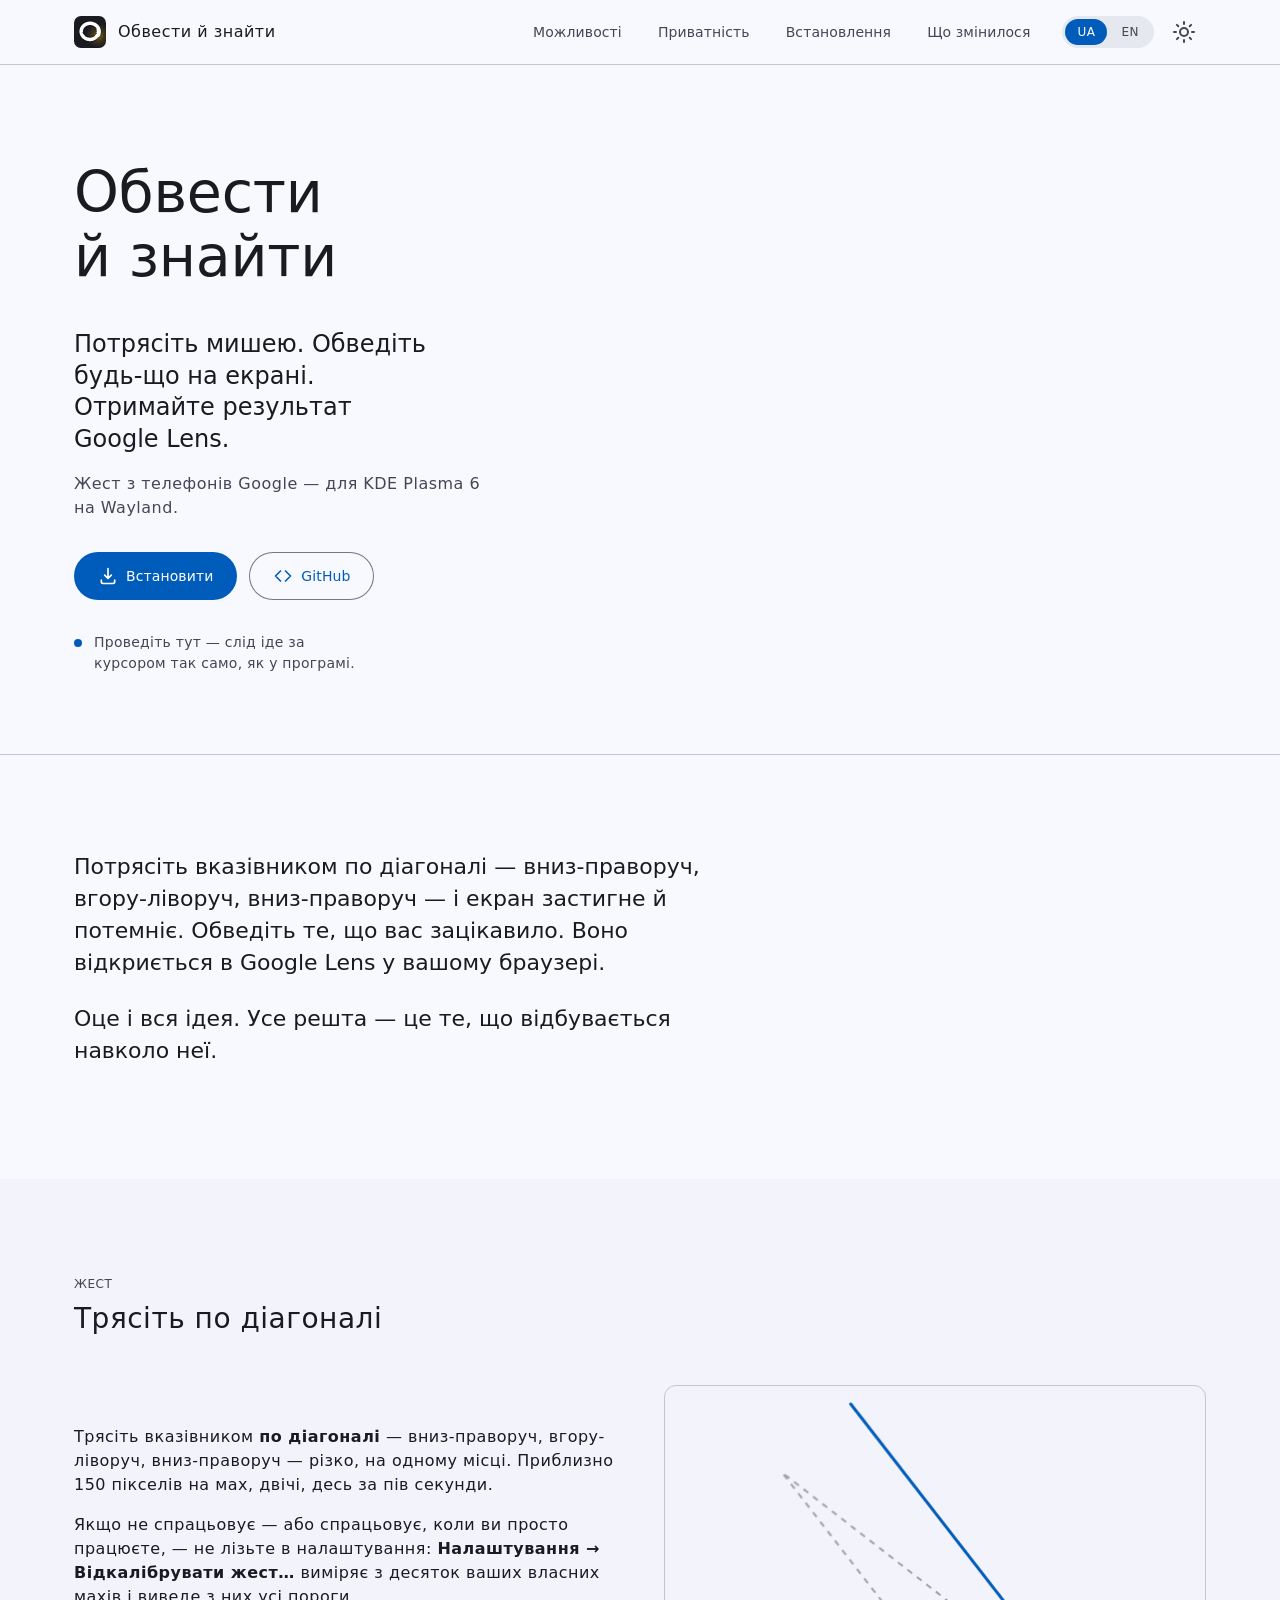
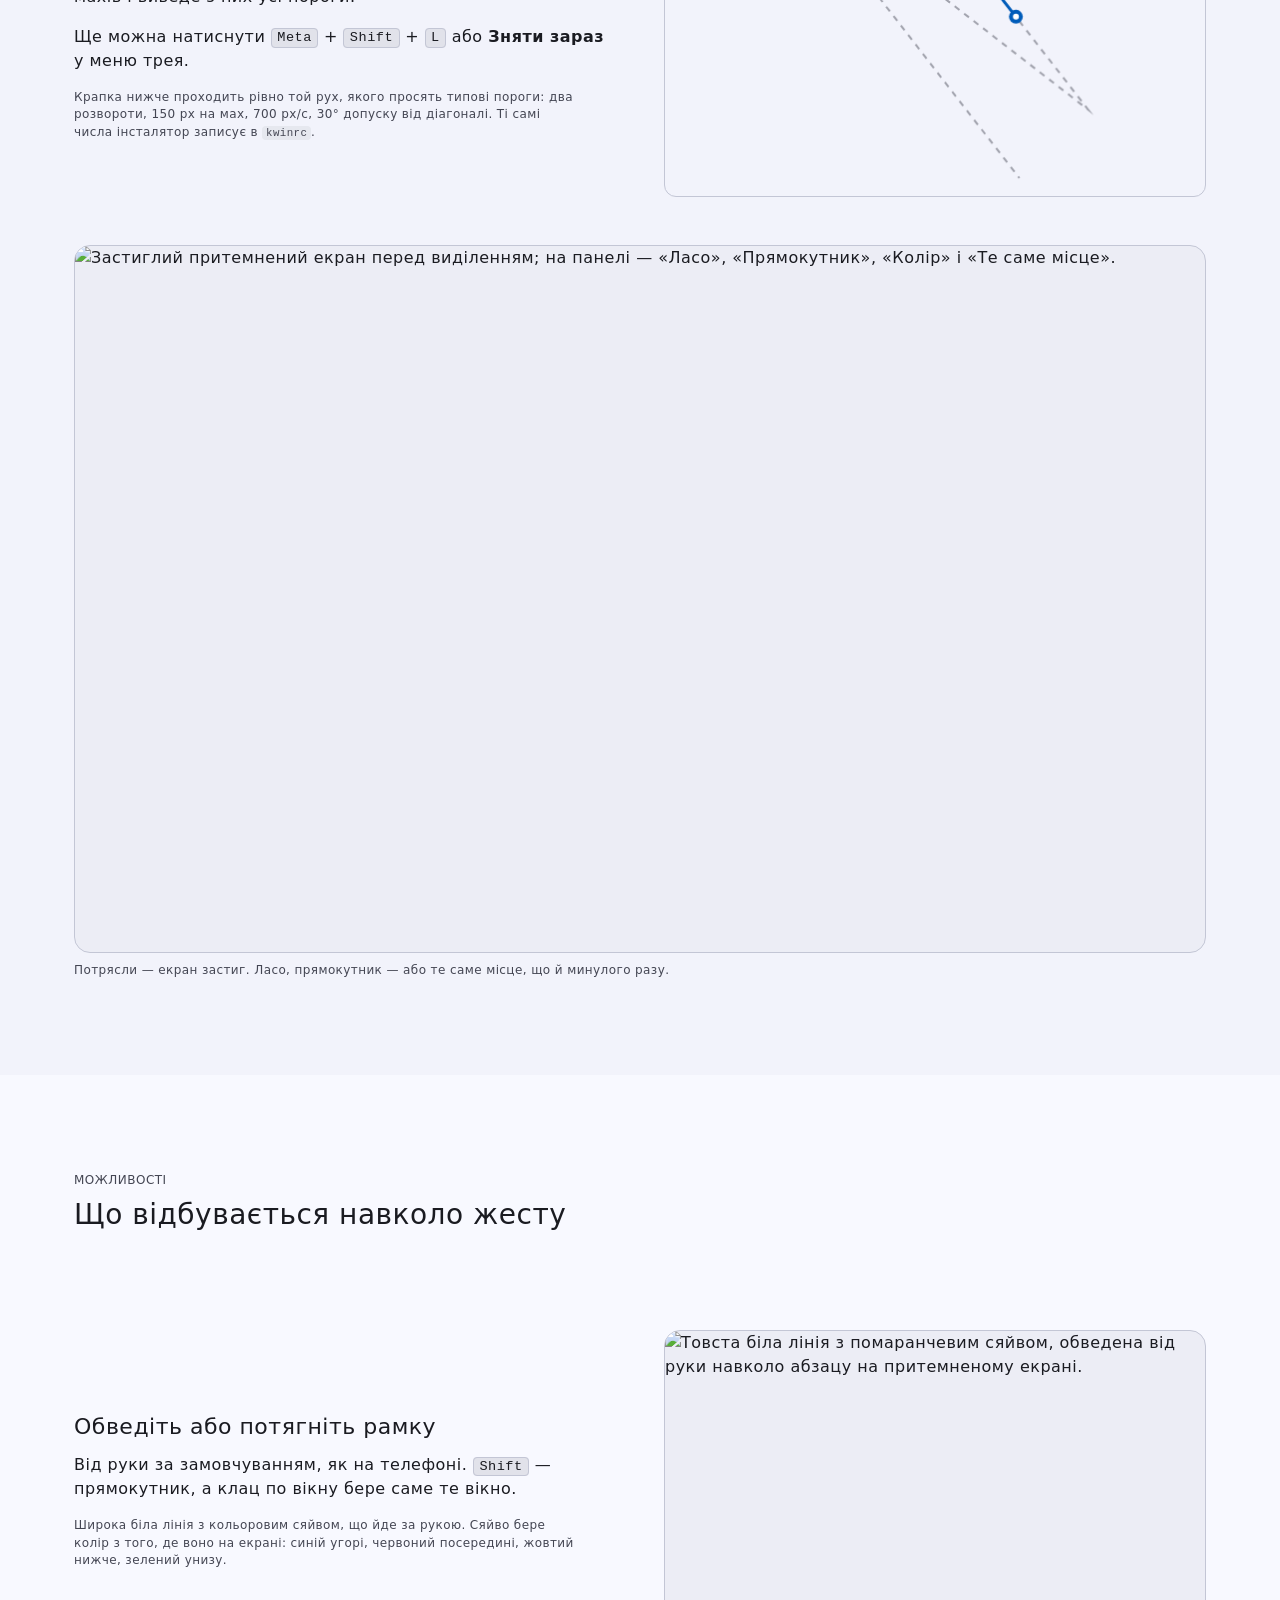
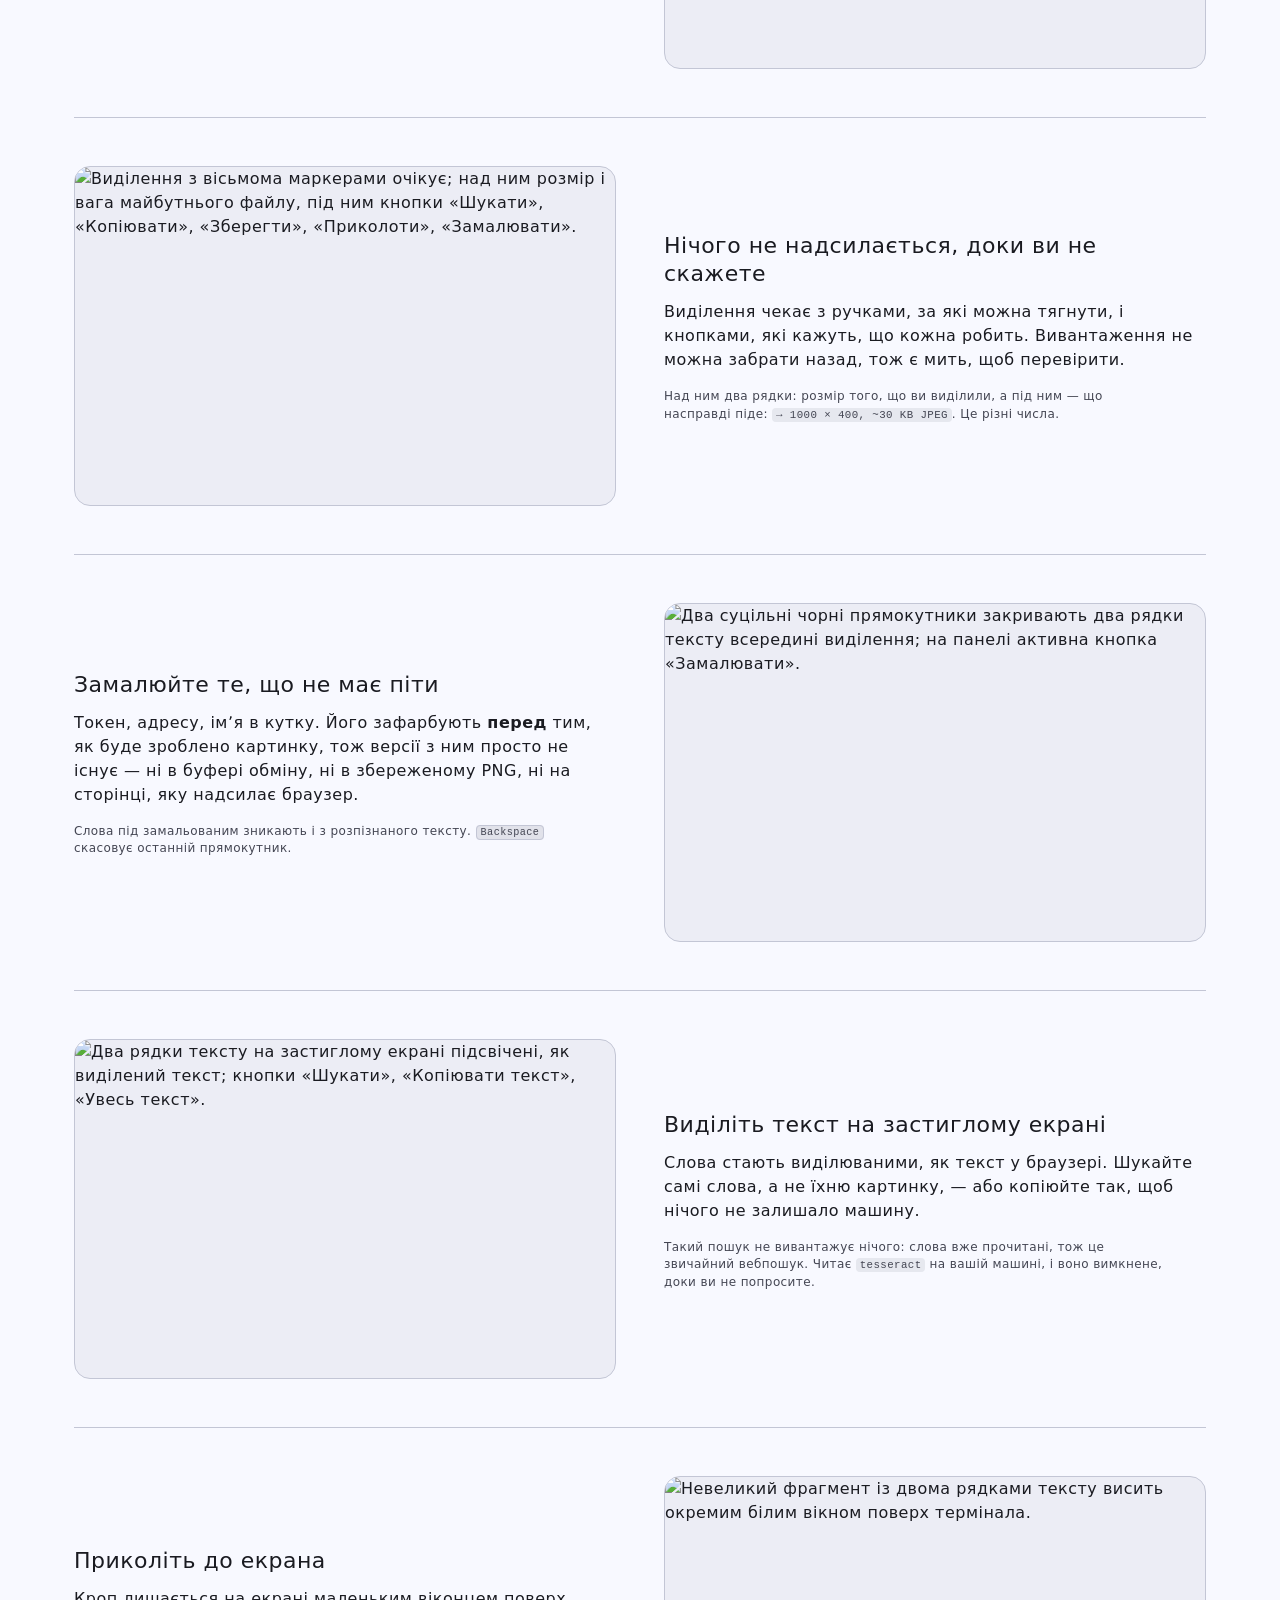
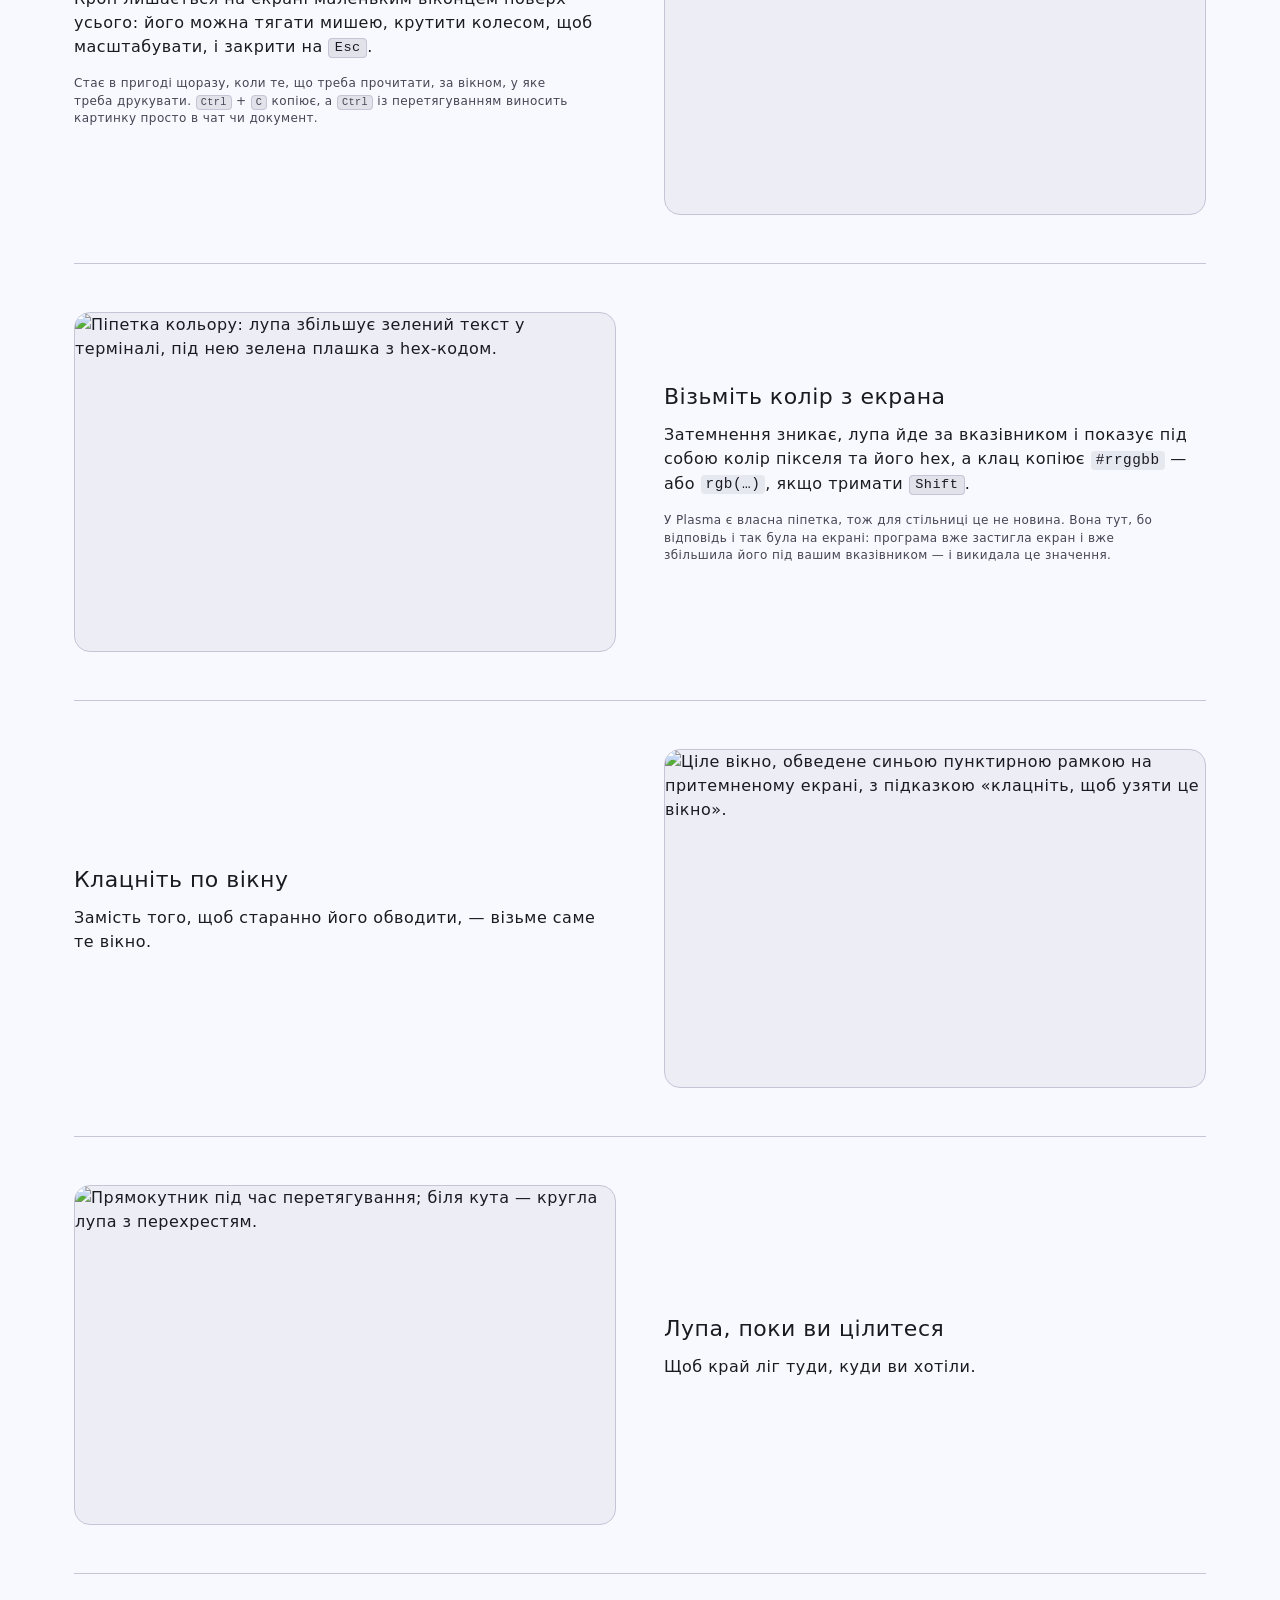
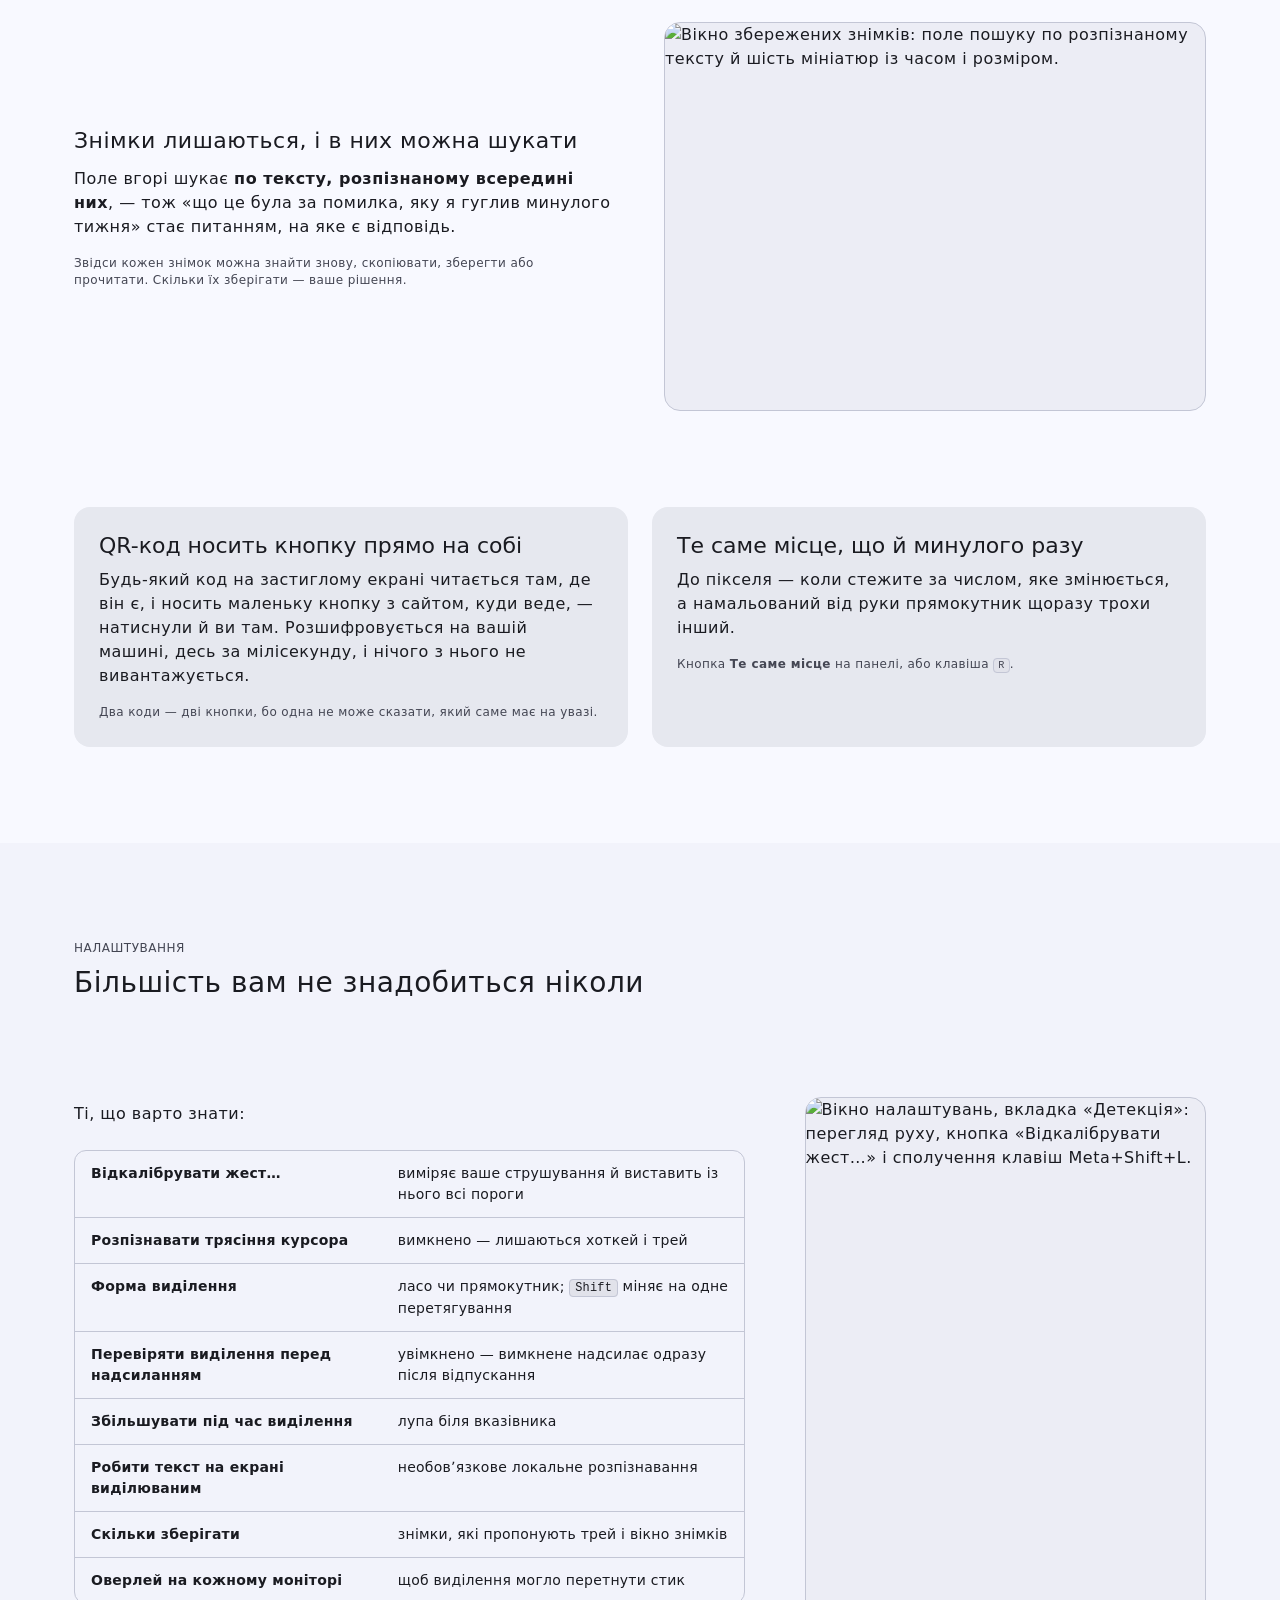
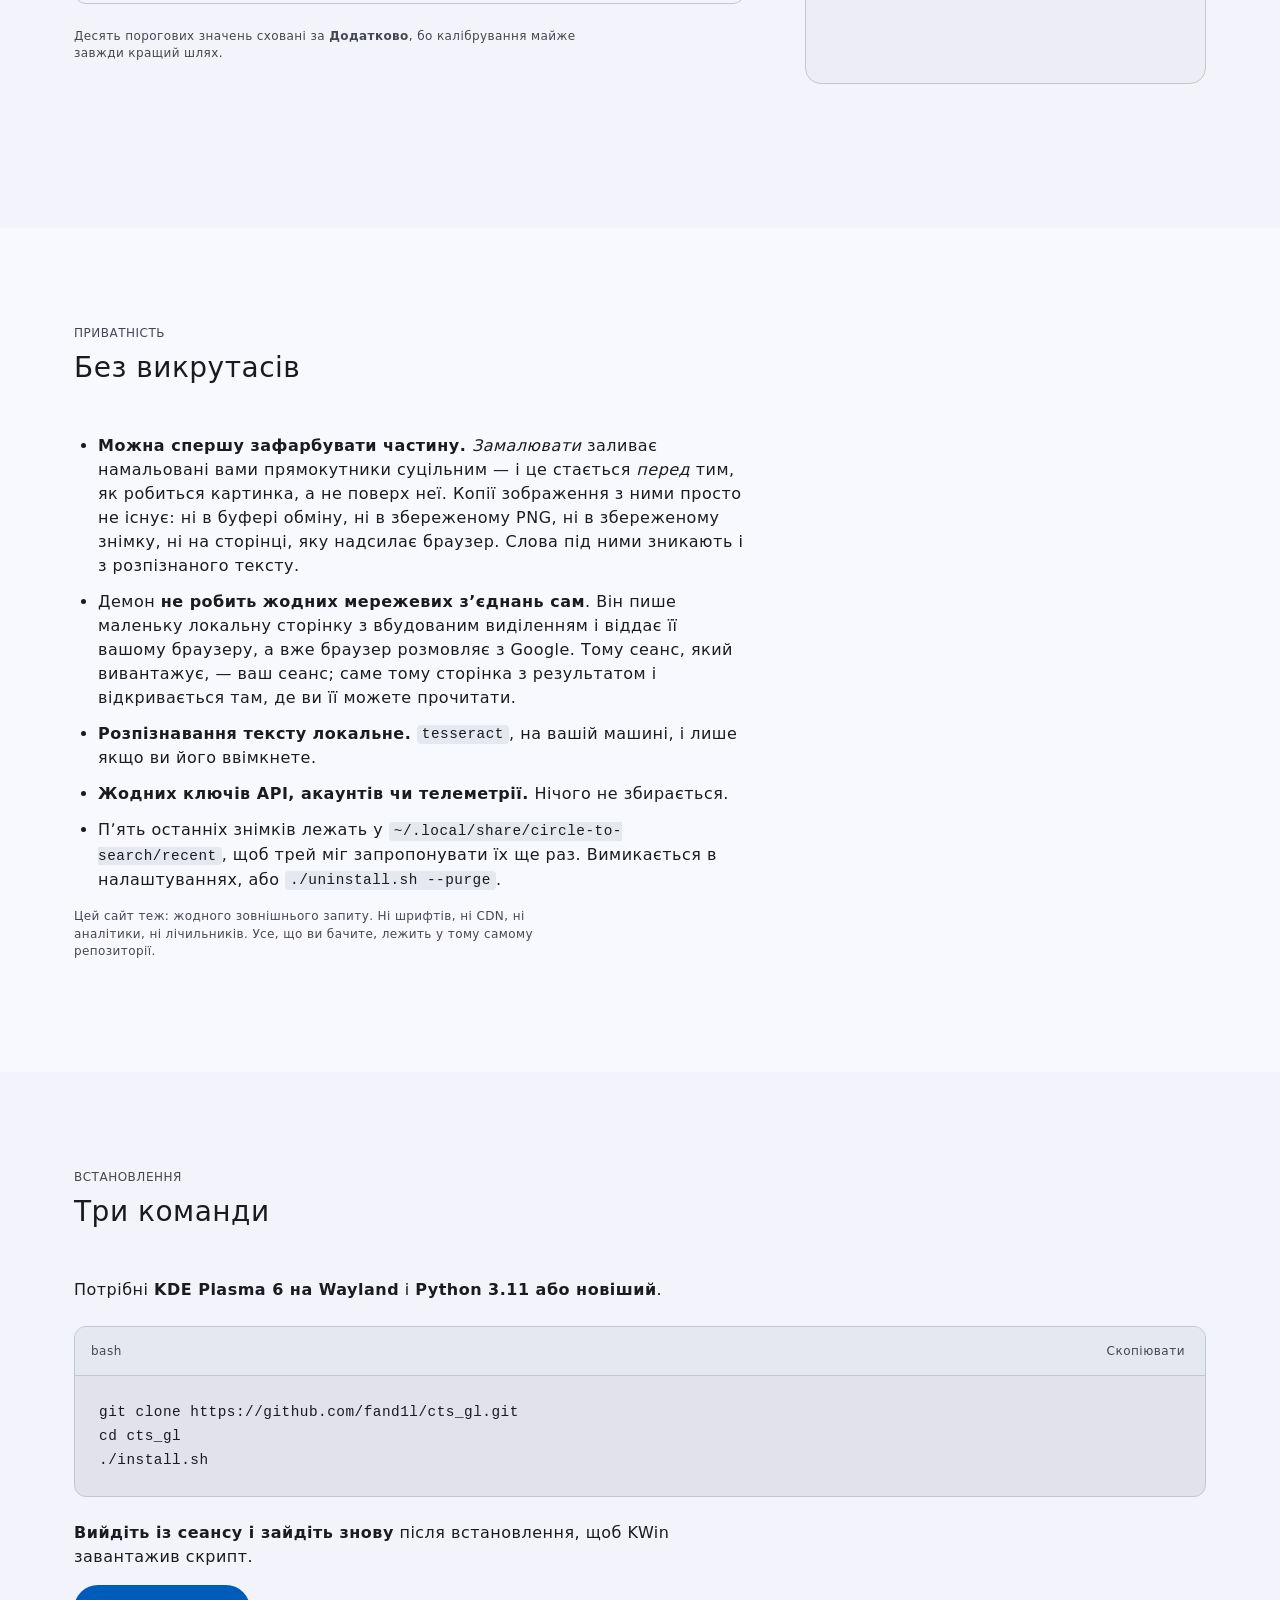
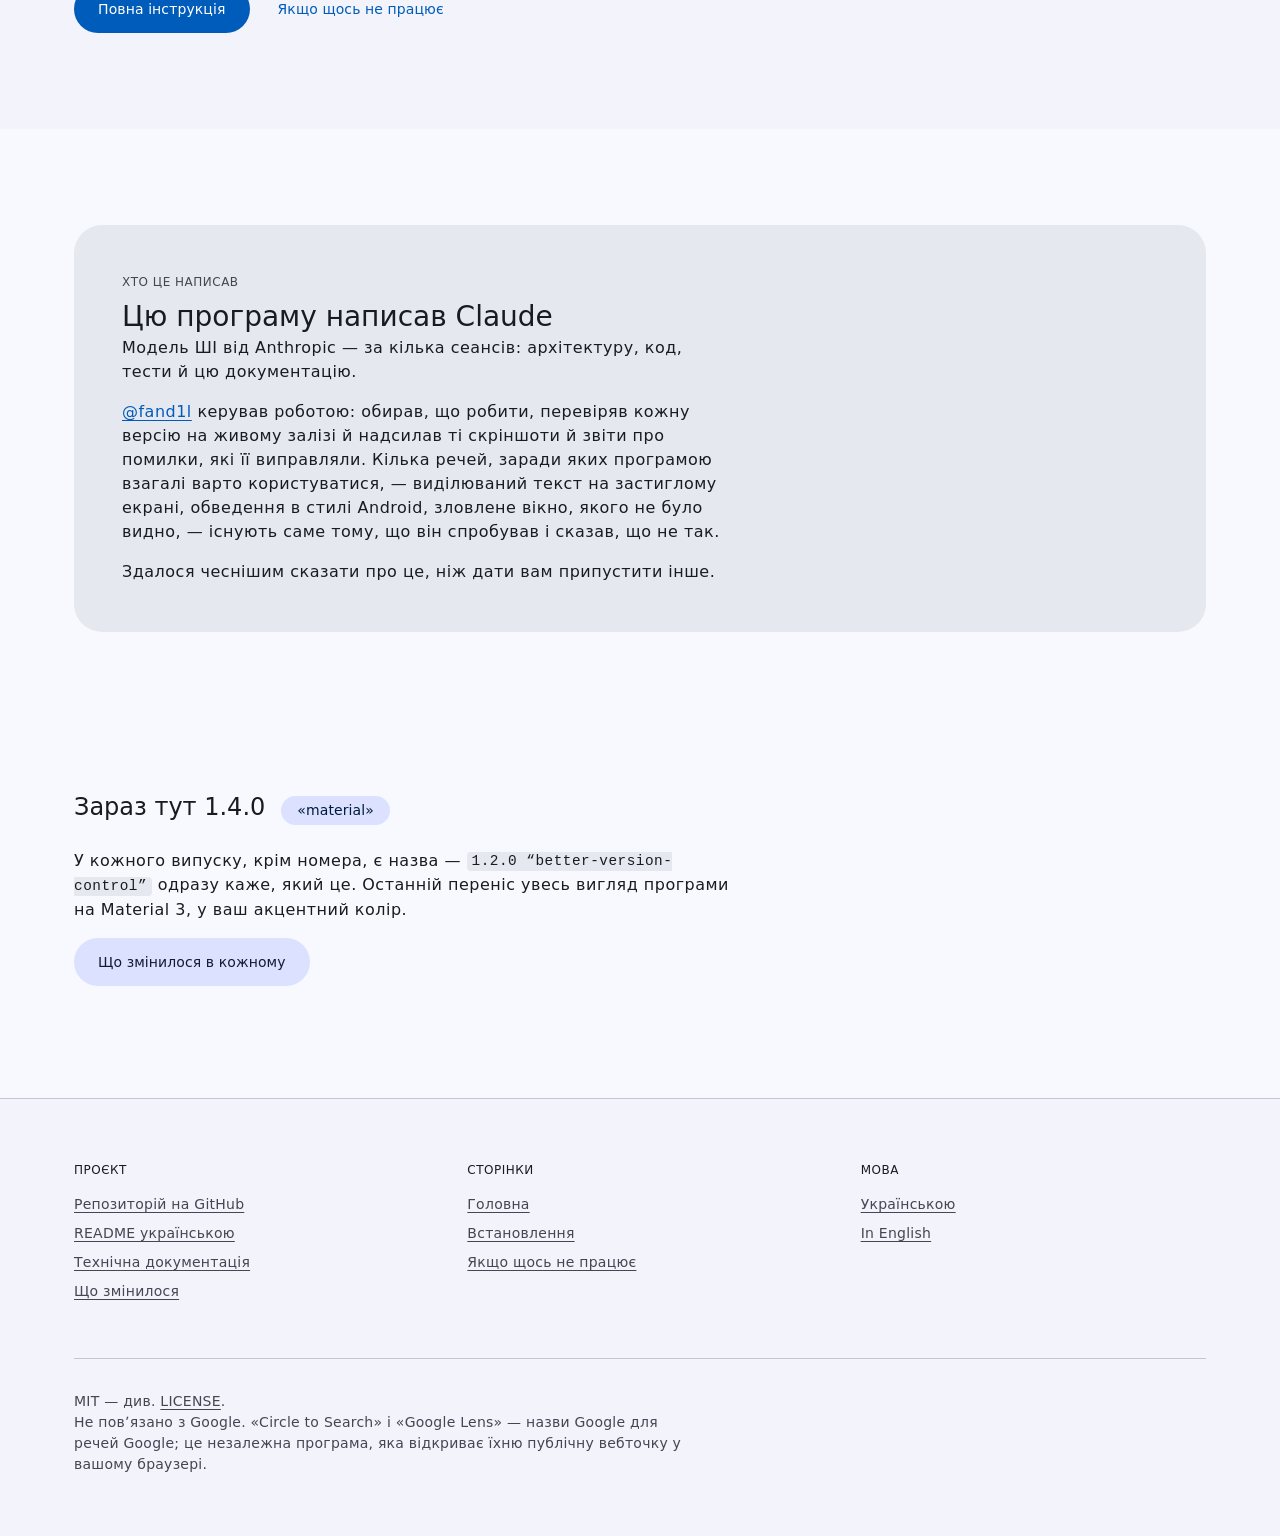
==== site/index.html @ 4a318de8 "A website, drawn by the same rules the program is site/ — two languages, four pages each way, no bui" ====
<!doctype html>
<html lang="uk" prefix="og: https://ogp.me/ns#">
<head>
<meta charset="utf-8">
<meta name="viewport" content="width=device-width, initial-scale=1">
<title>Обвести й знайти — жест Google Lens для KDE Plasma 6</title>
<meta name="description" content="Потрясіть мишею. Обведіть будь-що на екрані. Отримайте результат Google Lens. Жест з телефонів Google — для KDE Plasma 6 на Wayland.">
<link rel="canonical" href="index.html">
<link rel="alternate" hreflang="uk" href="index.html">
<link rel="alternate" hreflang="en" href="en/index.html">
<link rel="icon" href="icon.svg" type="image/svg+xml">
<link rel="apple-touch-icon" href="icon.png">
<meta property="og:type" content="website">
<meta property="og:locale" content="uk_UA">
<meta property="og:locale:alternate" content="en_GB">
<meta property="og:title" content="Обвести й знайти">
<meta property="og:description" content="Потрясіть мишею. Обведіть будь-що на екрані. Отримайте результат Google Lens.">
<meta property="og:image" content="og.png">
<meta property="og:image:width" content="1200">
<meta property="og:image:height" content="630">
<meta property="og:image:alt" content="Біла лінія з кольоровим сяйвом обводить назву «Обвести й знайти».">
<meta name="twitter:card" content="summary_large_image">
<meta name="twitter:title" content="Обвести й знайти">
<meta name="twitter:description" content="Потрясіть мишею. Обведіть будь-що на екрані. Отримайте результат Google Lens.">
<meta name="twitter:image" content="og.png">
<link rel="stylesheet" href="css/site.css">
<script>
/* Before the first paint, so a dark desktop never gets a white flash. */
(function () {
  try {
    var chosen = localStorage.getItem('cts-theme');
    if (chosen === 'dark' || chosen === 'light') {
      document.documentElement.setAttribute('data-theme', chosen);
    }
  } catch (error) {}
})();
</script>
<script src="js/ramp.js" defer></script>
<script src="js/md3.js" defer></script>
<script src="js/stroke.js" defer></script>
<script src="js/gesture.js" defer></script>
<script src="js/site.js" defer></script>
</head>
<body>

<a class="skip-link" href="#main">Перейти до вмісту</a>

<header class="topbar">
  <div class="container topbar__inner">
    <a class="brand" href="index.html">
      <img class="brand__mark" src="icon.svg" alt="" width="32" height="32">
      <span>Обвести й знайти</span>
    </a>
    <nav aria-label="Розділи сайту">
      <ul class="nav label-large">
        <li><a href="#features">Можливості</a></li>
        <li><a href="#privacy">Приватність</a></li>
        <li><a href="install.html">Встановлення</a></li>
        <li><a href="changes.html">Що змінилося</a></li>
      </ul>
    </nav>
    <div class="topbar__tools">
      <div class="langswitch">
        <a href="index.html" aria-current="true" lang="uk" hreflang="uk">UA</a>
        <a href="en/index.html" lang="en" hreflang="en">EN</a>
      </div>
      <button class="iconbutton" type="button" data-theme-toggle hidden
              aria-pressed="false" aria-label="Перемкнути тему"
              data-label-dark="Увімкнути темну тему"
              data-label-light="Увімкнути світлу тему">
        <svg class="iconbutton__sun" viewBox="0 0 24 24" fill="none" stroke="currentColor" stroke-width="2" stroke-linecap="round" aria-hidden="true"><circle cx="12" cy="12" r="4"/><path d="M12 2v2M12 20v2M2 12h2M20 12h2M4.9 4.9l1.4 1.4M17.7 17.7l1.4 1.4M19.1 4.9l-1.4 1.4M6.3 17.7l-1.4 1.4"/></svg>
        <svg class="iconbutton__moon" viewBox="0 0 24 24" fill="none" stroke="currentColor" stroke-width="2" stroke-linecap="round" stroke-linejoin="round" aria-hidden="true"><path d="M20 14.5A8.5 8.5 0 1 1 9.5 4a7 7 0 0 0 10.5 10.5z"/></svg>
      </button>
    </div>
  </div>
</header>

<main id="main" tabindex="-1">

  <section class="hero">
    <canvas class="hero__canvas" data-hero-canvas aria-hidden="true"></canvas>
    <div class="container hero__inner">
      <div class="hero__content">
        <h1 class="display-large hero__title" id="hero-title">Обвести й&nbsp;знайти</h1>
        <p class="headline-small hero__tagline">Потрясіть мишею. Обведіть будь-що на екрані. Отримайте результат Google&nbsp;Lens.</p>
        <p class="body-large hero__sub">Жест з телефонів Google — для KDE&nbsp;Plasma&nbsp;6 на Wayland.</p>
        <div class="actions">
          <a class="btn btn--filled" href="install.html">
            <svg viewBox="0 0 24 24" fill="none" stroke="currentColor" stroke-width="2" stroke-linecap="round" stroke-linejoin="round" aria-hidden="true"><path d="M12 3v12m0 0 4-4m-4 4-4-4"/><path d="M4 17v2a2 2 0 0 0 2 2h12a2 2 0 0 0 2-2v-2"/></svg>
            Встановити
          </a>
          <a class="btn btn--outlined" href="https://github.com/fand1l/cts_gl">
            <svg viewBox="0 0 24 24" fill="none" stroke="currentColor" stroke-width="2" stroke-linecap="round" stroke-linejoin="round" aria-hidden="true"><path d="m9 18-6-6 6-6M15 6l6 6-6 6"/></svg>
            GitHub
          </a>
        </div>
        <p class="body-medium hero__hint" data-hero-hint hidden>Проведіть тут — слід іде за курсором так само, як у програмі.</p>
      </div>
    </div>
  </section>

  <section class="section" id="what">
    <div class="container">
      <h2 class="visually-hidden">Що воно робить</h2>
      <p class="lede">Потрясіть вказівником по діагоналі — вниз-праворуч, вгору-ліворуч, вниз-праворуч — і екран застигне й потемніє. Обведіть те, що вас зацікавило. Воно відкриється в Google Lens у вашому браузері.</p>
      <p class="lede">Оце і вся ідея. Усе решта — це те, що відбувається навколо неї.</p>
    </div>
  </section>

  <section class="section section--tinted" id="gesture">
    <div class="container">
      <div class="section__head">
        <span class="eyebrow">Жест</span>
        <h2>Трясіть по діагоналі</h2>
      </div>
      <div class="gesture">
        <div>
          <p>Трясіть вказівником <strong>по діагоналі</strong> — вниз-праворуч, вгору-ліворуч, вниз-праворуч — різко, на одному місці. Приблизно 150 пікселів на мах, двічі, десь за пів секунди.</p>
          <p>Якщо не спрацьовує — або спрацьовує, коли ви просто працюєте, — не лізьте в налаштування: <strong>Налаштування → Відкалібрувати жест…</strong> виміряє з десяток ваших власних махів і виведе з них усі пороги.</p>
          <p>Ще можна натиснути <span class="kbd">Meta</span>&nbsp;+&nbsp;<span class="kbd">Shift</span>&nbsp;+&nbsp;<span class="kbd">L</span> або <strong>Зняти зараз</strong> у меню трея.</p>
          <p class="supporting">Крапка нижче проходить рівно той рух, якого просять типові пороги: два розвороти, 150&nbsp;px на мах, 700&nbsp;px/с, 30° допуску від діагоналі. Ті самі числа інсталятор записує в <code>kwinrc</code>.</p>
        </div>
        <div>
          <canvas class="gesture__panel" data-gesture-canvas width="520" height="260" role="img" aria-label="Схема руху: три махи по діагоналі — вниз-праворуч, вгору-ліворуч, вниз-праворуч"></canvas>
        </div>
      </div>
      <figure class="feature__figure" style="margin-top: var(--space-6)">
        <img src="images/overlay-start-uk.png" width="1440" height="900" loading="lazy" decoding="async"
             alt="Застиглий притемнений екран перед виділенням; на панелі — «Ласо», «Прямокутник», «Колір» і «Те саме місце».">
        <figcaption>Потрясли — екран застиг. Ласо, прямокутник — або те саме місце, що й минулого разу.</figcaption>
      </figure>
    </div>
  </section>

  <section class="section" id="features">
    <div class="container">
      <div class="section__head">
        <span class="eyebrow">Можливості</span>
        <h2>Що відбувається навколо жесту</h2>
      </div>

      <div class="feature">
        <div class="feature__body">
          <h3>Обведіть або потягніть рамку</h3>
          <p>Від руки за замовчуванням, як на телефоні. <span class="kbd">Shift</span> — прямокутник, а клац по вікну бере саме те вікно.</p>
          <p class="supporting">Широка біла лінія з кольоровим сяйвом, що йде за рукою. Сяйво бере колір з того, де воно на екрані: синій угорі, червоний посередині, жовтий нижче, зелений унизу.</p>
        </div>
        <figure class="feature__figure">
          <img src="images/overlay-drawing-uk.png" width="1440" height="900" decoding="async"
               alt="Товста біла лінія з помаранчевим сяйвом, обведена від руки навколо абзацу на притемненому екрані.">
        </figure>
      </div>

      <div class="feature feature--flip">
        <div class="feature__body">
          <h3>Нічого не надсилається, доки ви не скажете</h3>
          <p>Виділення чекає з ручками, за які можна тягнути, і кнопками, які кажуть, що кожна робить. Вивантаження не можна забрати назад, тож є мить, щоб перевірити.</p>
          <p class="supporting">Над ним два рядки: розмір того, що ви виділили, а під ним — що насправді піде: <code>→ 1000 × 400, ~30 KB JPEG</code>. Це різні числа.</p>
        </div>
        <figure class="feature__figure">
          <img src="images/overlay-actions-uk.png" width="1440" height="900" loading="lazy" decoding="async"
               alt="Виділення з вісьмома маркерами очікує; над ним розмір і вага майбутнього файлу, під ним кнопки «Шукати», «Копіювати», «Зберегти», «Приколоти», «Замалювати».">
        </figure>
      </div>

      <div class="feature">
        <div class="feature__body">
          <h3>Замалюйте те, що не має піти</h3>
          <p>Токен, адресу, імʼя в кутку. Його зафарбують <strong>перед</strong> тим, як буде зроблено картинку, тож версії з ним просто не існує — ні в буфері обміну, ні в збереженому PNG, ні на сторінці, яку надсилає браузер.</p>
          <p class="supporting">Слова під замальованим зникають і з розпізнаного тексту. <span class="kbd">Backspace</span> скасовує останній прямокутник.</p>
        </div>
        <figure class="feature__figure">
          <img src="images/overlay-redact-uk.png" width="1440" height="900" loading="lazy" decoding="async"
               alt="Два суцільні чорні прямокутники закривають два рядки тексту всередині виділення; на панелі активна кнопка «Замалювати».">
        </figure>
      </div>

      <div class="feature feature--flip">
        <div class="feature__body">
          <h3>Виділіть текст на застиглому екрані</h3>
          <p>Слова стають виділюваними, як текст у браузері. Шукайте самі слова, а не їхню картинку, — або копіюйте так, щоб нічого не залишало машину.</p>
          <p class="supporting">Такий пошук не вивантажує нічого: слова вже прочитані, тож це звичайний вебпошук. Читає <code>tesseract</code> на вашій машині, і воно вимкнене, доки ви не попросите.</p>
        </div>
        <figure class="feature__figure">
          <img src="images/overlay-text-uk.png" width="1440" height="900" loading="lazy" decoding="async"
               alt="Два рядки тексту на застиглому екрані підсвічені, як виділений текст; кнопки «Шукати», «Копіювати текст», «Увесь текст».">
        </figure>
      </div>

      <div class="feature">
        <div class="feature__body">
          <h3>Приколіть до екрана</h3>
          <p>Кроп лишається на екрані маленьким віконцем поверх усього: його можна тягати мишею, крутити колесом, щоб масштабувати, і закрити на <span class="kbd">Esc</span>.</p>
          <p class="supporting">Стає в пригоді щоразу, коли те, що треба прочитати, за вікном, у яке треба друкувати. <span class="kbd">Ctrl</span>&nbsp;+&nbsp;<span class="kbd">C</span> копіює, а <span class="kbd">Ctrl</span> із перетягуванням виносить картинку просто в чат чи документ.</p>
        </div>
        <figure class="feature__figure">
          <img src="images/pinned-uk.png" width="1440" height="900" loading="lazy" decoding="async"
               alt="Невеликий фрагмент із двома рядками тексту висить окремим білим вікном поверх термінала.">
        </figure>
      </div>

      <div class="feature feature--flip">
        <div class="feature__body">
          <h3>Візьміть колір з екрана</h3>
          <p>Затемнення зникає, лупа йде за вказівником і показує під собою колір пікселя та його hex, а клац копіює <code>#rrggbb</code> — або <code>rgb(…)</code>, якщо тримати <span class="kbd">Shift</span>.</p>
          <p class="supporting">У Plasma є власна піпетка, тож для стільниці це не новина. Вона тут, бо відповідь і так була на екрані: програма вже застигла екран і вже збільшила його під вашим вказівником — і викидала це значення.</p>
        </div>
        <figure class="feature__figure">
          <img src="images/overlay-colour-uk.png" width="1440" height="900" loading="lazy" decoding="async"
               alt="Піпетка кольору: лупа збільшує зелений текст у терміналі, під нею зелена плашка з hex-кодом.">
        </figure>
      </div>

      <div class="feature">
        <div class="feature__body">
          <h3>Клацніть по вікну</h3>
          <p>Замість того, щоб старанно його обводити, — візьме саме те вікно.</p>
        </div>
        <figure class="feature__figure">
          <img src="images/overlay-window-uk.png" width="1440" height="900" loading="lazy" decoding="async"
               alt="Ціле вікно, обведене синьою пунктирною рамкою на притемненому екрані, з підказкою «клацніть, щоб узяти це вікно».">
        </figure>
      </div>

      <div class="feature feature--flip">
        <div class="feature__body">
          <h3>Лупа, поки ви цілитеся</h3>
          <p>Щоб край ліг туди, куди ви хотіли.</p>
        </div>
        <figure class="feature__figure">
          <img src="images/overlay-magnifier-uk.png" width="1440" height="900" loading="lazy" decoding="async"
               alt="Прямокутник під час перетягування; біля кута — кругла лупа з перехрестям.">
        </figure>
      </div>

      <div class="feature">
        <div class="feature__body">
          <h3>Знімки лишаються, і в них можна шукати</h3>
          <p>Поле вгорі шукає <strong>по тексту, розпізнаному всередині них</strong>, — тож «що це була за помилка, яку я гуглив минулого тижня» стає питанням, на яке є відповідь.</p>
          <p class="supporting">Звідси кожен знімок можна знайти знову, скопіювати, зберегти або прочитати. Скільки їх зберігати — ваше рішення.</p>
        </div>
        <figure class="feature__figure">
          <img src="images/captures-uk.png" width="780" height="560" loading="lazy" decoding="async"
               alt="Вікно збережених знімків: поле пошуку по розпізнаному тексту й шість мініатюр із часом і розміром.">
        </figure>
      </div>

      <ul class="cards" style="margin-top: var(--space-6)">
        <li class="card card--filled">
          <h3 class="title-large">QR-код носить кнопку прямо на собі</h3>
          <p>Будь-який код на застиглому екрані читається там, де він є, і носить маленьку кнопку з сайтом, куди веде, — натиснули й ви там. Розшифровується на вашій машині, десь за мілісекунду, і нічого з нього не вивантажується.</p>
          <p class="supporting">Два коди — дві кнопки, бо одна не може сказати, який саме має на увазі.</p>
        </li>
        <li class="card card--filled">
          <h3 class="title-large">Те саме місце, що й минулого разу</h3>
          <p>До пікселя — коли стежите за числом, яке змінюється, а намальований від руки прямокутник щоразу трохи інший.</p>
          <p class="supporting">Кнопка <strong>Те саме місце</strong> на панелі, або клавіша <span class="kbd">R</span>.</p>
        </li>
      </ul>
    </div>
  </section>

  <section class="section section--tinted" id="settings">
    <div class="container">
      <div class="section__head">
        <span class="eyebrow">Налаштування</span>
        <h2>Більшість вам не знадобиться ніколи</h2>
      </div>
      <div class="feature feature--portrait">
        <div class="feature__body">
          <p>Ті, що варто знати:</p>
          <div class="table-wrap">
            <table class="body-medium">
              <caption class="visually-hidden">Налаштування, які варто знати</caption>
              <tbody>
                <tr><th scope="row">Відкалібрувати жест…</th><td>виміряє ваше струшування й виставить із нього всі пороги</td></tr>
                <tr><th scope="row">Розпізнавати трясіння курсора</th><td>вимкнено — лишаються хоткей і трей</td></tr>
                <tr><th scope="row">Форма виділення</th><td>ласо чи прямокутник; <span class="kbd">Shift</span> міняє на одне перетягування</td></tr>
                <tr><th scope="row">Перевіряти виділення перед надсиланням</th><td>увімкнено — вимкнене надсилає одразу після відпускання</td></tr>
                <tr><th scope="row">Збільшувати під час виділення</th><td>лупа біля вказівника</td></tr>
                <tr><th scope="row">Робити текст на екрані виділюваним</th><td>необовʼязкове локальне розпізнавання</td></tr>
                <tr><th scope="row">Скільки зберігати</th><td>знімки, які пропонують трей і вікно знімків</td></tr>
                <tr><th scope="row">Оверлей на кожному моніторі</th><td>щоб виділення могло перетнути стик</td></tr>
              </tbody>
            </table>
          </div>
          <p class="supporting">Десять порогових значень сховані за <strong>Додатково</strong>, бо калібрування майже завжди кращий шлях.</p>
        </div>
        <figure class="feature__figure">
          <img src="images/settings-uk.png" width="560" height="820" loading="lazy" decoding="async"
               alt="Вікно налаштувань, вкладка «Детекція»: перегляд руху, кнопка «Відкалібрувати жест…» і сполучення клавіш Meta+Shift+L.">
        </figure>
      </div>
    </div>
  </section>

  <section class="section" id="privacy">
    <div class="container">
      <div class="section__head">
        <span class="eyebrow">Приватність</span>
        <h2>Без викрутасів</h2>
      </div>
      <ul class="bullets body-large">
        <li><strong>Можна спершу зафарбувати частину.</strong> <em>Замалювати</em> заливає намальовані вами прямокутники суцільним — і це стається <em>перед</em> тим, як робиться картинка, а не поверх неї. Копії зображення з ними просто не існує: ні в буфері обміну, ні в збереженому PNG, ні в збереженому знімку, ні на сторінці, яку надсилає браузер. Слова під ними зникають і з розпізнаного тексту.</li>
        <li>Демон <strong>не робить жодних мережевих зʼєднань сам</strong>. Він пише маленьку локальну сторінку з вбудованим виділенням і віддає її вашому браузеру, а вже браузер розмовляє з Google. Тому сеанс, який вивантажує, — ваш сеанс; саме тому сторінка з результатом і відкривається там, де ви її можете прочитати.</li>
        <li><strong>Розпізнавання тексту локальне.</strong> <code>tesseract</code>, на вашій машині, і лише якщо ви його ввімкнете.</li>
        <li><strong>Жодних ключів API, акаунтів чи телеметрії.</strong> Нічого не збирається.</li>
        <li>Пʼять останніх знімків лежать у <code>~/.local/share/circle-to-search/recent</code>, щоб трей міг запропонувати їх ще раз. Вимикається в налаштуваннях, або <code>./uninstall.sh --purge</code>.</li>
      </ul>
      <p class="supporting">Цей сайт теж: жодного зовнішнього запиту. Ні шрифтів, ні CDN, ні аналітики, ні лічильників. Усе, що ви бачите, лежить у тому самому репозиторії.</p>
    </div>
  </section>

  <section class="section section--tinted" id="install">
    <div class="container">
      <div class="section__head">
        <span class="eyebrow">Встановлення</span>
        <h2>Три команди</h2>
      </div>
      <p>Потрібні <strong>KDE Plasma 6 на Wayland</strong> і <strong>Python 3.11 або новіший</strong>.</p>
      <div class="codeblock codeblock--big">
        <div class="codeblock__bar">
          <span class="label-medium">bash</span>
          <button class="copy" type="button" data-copy="install-commands" data-live="copy-status" hidden
                  data-label-done="Скопійовано" data-label-select="Виділено — натисніть Ctrl+C">
            <svg viewBox="0 0 24 24" fill="none" stroke="currentColor" stroke-width="2" stroke-linecap="round" stroke-linejoin="round" aria-hidden="true"><rect x="9" y="9" width="11" height="11" rx="2"/><path d="M5 15V5a2 2 0 0 1 2-2h10"/></svg>
            <span data-copy-text>Скопіювати</span>
          </button>
        </div>
        <pre id="install-commands"><code>git clone https://github.com/fand1l/cts_gl.git
cd cts_gl
./install.sh</code></pre>
      </div>
      <p class="visually-hidden" id="copy-status" role="status" aria-live="polite"></p>
      <p><strong>Вийдіть із сеансу і зайдіть знову</strong> після встановлення, щоб KWin завантажив скрипт.</p>
      <div class="actions">
        <a class="btn btn--filled" href="install.html">Повна інструкція</a>
        <a class="btn btn--text" href="install.html#doctor">Якщо щось не працює</a>
      </div>
    </div>
  </section>

  <section class="section" id="author">
    <div class="container">
      <div class="author">
        <span class="eyebrow">Хто це написав</span>
        <h2 class="headline-medium">Цю програму написав Claude</h2>
        <p>Модель ШІ від Anthropic — за кілька сеансів: архітектуру, код, тести й цю документацію.</p>
        <p><a href="https://github.com/fand1l">@fand1l</a> керував роботою: обирав, що робити, перевіряв кожну версію на живому залізі й надсилав ті скріншоти й звіти про помилки, які її виправляли. Кілька речей, заради яких програмою взагалі варто користуватися, — виділюваний текст на застиглому екрані, обведення в стилі Android, зловлене вікно, якого не було видно, — існують саме тому, що він спробував і сказав, що не так.</p>
        <p>Здалося чеснішим сказати про це, ніж дати вам припустити інше.</p>
      </div>
    </div>
  </section>

  <section class="section section--tight" id="release">
    <div class="container">
      <div class="release" style="border-top: 0; padding-top: 0">
        <div class="release__head">
          <h2 class="headline-small">Зараз тут 1.4.0</h2>
          <span class="release__name">«material»</span>
        </div>
        <p>У кожного випуску, крім номера, є назва — <code>1.2.0 “better-version-control”</code> одразу каже, який це. Останній переніс увесь вигляд програми на Material&nbsp;3, у ваш акцентний колір.</p>
        <div class="actions">
          <a class="btn btn--tonal" href="changes.html">Що змінилося в кожному</a>
        </div>
      </div>
    </div>
  </section>

</main>

<footer class="footer">
  <div class="container">
    <div class="footer__grid">
      <div>
        <h2>Проєкт</h2>
        <ul class="body-medium">
          <li><a href="https://github.com/fand1l/cts_gl">Репозиторій на GitHub</a></li>
          <li><a href="https://github.com/fand1l/cts_gl/blob/dev/README.uk.md">README українською</a></li>
          <li><a href="https://github.com/fand1l/cts_gl/blob/dev/docs/TECHNICAL.md">Технічна документація</a></li>
          <li><a href="changes.html">Що змінилося</a></li>
        </ul>
      </div>
      <div>
        <h2>Сторінки</h2>
        <ul class="body-medium">
          <li><a href="index.html">Головна</a></li>
          <li><a href="install.html">Встановлення</a></li>
          <li><a href="install.html#doctor">Якщо щось не працює</a></li>
        </ul>
      </div>
      <div>
        <h2>Мова</h2>
        <ul class="body-medium">
          <li><a href="index.html" lang="uk">Українською</a></li>
          <li><a href="en/index.html" lang="en">In English</a></li>
        </ul>
      </div>
    </div>
    <div class="footer__bottom">
      <p class="body-medium">MIT — див. <a href="https://github.com/fand1l/cts_gl/blob/dev/LICENSE">LICENSE</a>.</p>
      <p class="body-medium">Не повʼязано з Google. «Circle to Search» і «Google Lens» — назви Google для речей Google; це незалежна програма, яка відкриває їхню публічну вебточку у вашому браузері.</p>
    </div>
  </div>
</footer>

</body>
</html>
---- site/css/site.css ----
/* Circle to Search — the site.
 *
 * The program is drawn on Material 3, so this is too, and not "in the style
 * of": every token below is taken from src/circle_to_search/material.py.
 *
 *   shape      SHAPE_* — 4 / 8 / 12 / 16 / 28 and full
 *   type       _TYPE_SCALE — each role as its ratio to body-medium, 14 px
 *   spacing    SPACE = 8, half steps allowed, nothing else
 *   colour     scheme_for(), whose output these hexes literally are
 *   motion     EASING_* and DURATION_*
 *   state      STATE_HOVER / FOCUS / PRESSED
 *
 * The colours here are the *default* scheme, grown from the blue at the top of
 * the lasso's ramp (#4285F4).  js/md3.js regrows the whole scheme from wherever
 * you are down the page — blue, red, yellow, green, the same ramp the glow under
 * the stroke reads off height on screen.  With JavaScript off the page simply
 * stays blue, which is a finished page.
 *
 * No webfont, no CDN, no network of any kind: a program that makes no
 * connections of its own has no business having a website that does.
 */

/* ========================================================== tokens: colour */

:root {
  color-scheme: light;

  /* scheme_for((0x42, 0x85, 0xF4), dark=False) */
  --primary: #005cba;
  --on-primary: #ffffff;
  --primary-container: #dbe1ff;
  --on-primary-container: #001b3f;
  --secondary: #575d77;
  --on-secondary: #ffffff;
  --secondary-container: #dbe1ff;
  --on-secondary-container: #131b30;
  --tertiary: #7e5069;
  --on-tertiary: #ffffff;
  --error: #bf0031;
  --on-error: #ffffff;
  --surface: #f8f9ff;
  --on-surface: #1a1b21;
  --surface-variant: #dfe2f1;
  --on-surface-variant: #444653;
  --surface-container-lowest: #ffffff;
  --surface-container-low: #f2f3fb;
  --surface-container: #ecedf5;
  --surface-container-high: #e6e8ef;
  --surface-container-highest: #e1e2ea;
  --inverse-surface: #2f3036;
  --inverse-on-surface: #eff0f8;
  --outline: #747684;
  --outline-variant: #c3c6d5;
  --scrim: #000003;
}

:root[data-theme='dark'] {
  color-scheme: dark;

  /* scheme_for((0x42, 0x85, 0xF4), dark=True) */
  --primary: #b5c4ff;
  --on-primary: #002f65;
  --primary-container: #00458e;
  --on-primary-container: #dbe1ff;
  --secondary: #bfc5e3;
  --on-secondary: #283047;
  --secondary-container: #3f465f;
  --on-secondary-container: #dbe1ff;
  --tertiary: #ecb8d3;
  --on-tertiary: #4c223a;
  --error: #ffb3b0;
  --on-error: #680016;
  --surface: #121319;
  --on-surface: #e1e2ea;
  --surface-variant: #444653;
  --on-surface-variant: #c3c6d5;
  --surface-container-lowest: #0d0e15;
  --surface-container-low: #1a1b21;
  --surface-container: #1e1f25;
  --surface-container-high: #292a2f;
  --surface-container-highest: #33343a;
  --inverse-surface: #e1e2ea;
  --inverse-on-surface: #2f3036;
  --outline: #8d909e;
  --outline-variant: #444653;
  --scrim: #000003;
}

/* The desktop's own preference, unless the switch in the header has been used. */
@media (prefers-color-scheme: dark) {
  :root:not([data-theme='light']) {
    color-scheme: dark;

    --primary: #b5c4ff;
    --on-primary: #002f65;
    --primary-container: #00458e;
    --on-primary-container: #dbe1ff;
    --secondary: #bfc5e3;
    --on-secondary: #283047;
    --secondary-container: #3f465f;
    --on-secondary-container: #dbe1ff;
    --tertiary: #ecb8d3;
    --on-tertiary: #4c223a;
    --error: #ffb3b0;
    --on-error: #680016;
    --surface: #121319;
    --on-surface: #e1e2ea;
    --surface-variant: #444653;
    --on-surface-variant: #c3c6d5;
    --surface-container-lowest: #0d0e15;
    --surface-container-low: #1a1b21;
    --surface-container: #1e1f25;
    --surface-container-high: #292a2f;
    --surface-container-highest: #33343a;
    --inverse-surface: #e1e2ea;
    --inverse-on-surface: #2f3036;
    --outline: #8d909e;
    --outline-variant: #444653;
    --scrim: #000003;
  }
}

/* ============================================ tokens: shape, space, motion */

:root {
  /* material.py SHAPE_*.  FULL is not a radius but an instruction — half of
   * whatever it is applied to, capped at the extra-large corner — which is what
   * CSS does anyway when a radius is larger than the box allows. */
  --shape-xs: 4px;
  --shape-sm: 8px;
  --shape-md: 12px;
  --shape-lg: 16px;
  --shape-xl: 28px;
  --shape-full: 28px;

  /* SPACE = 8, half steps allowed and nothing else. */
  --space-05: 4px;
  --space-1: 8px;
  --space-15: 12px;
  --space-2: 16px;
  --space-3: 24px;
  --space-4: 32px;
  --space-5: 40px;
  --space-6: 48px;
  --space-8: 64px;
  --space-10: 80px;
  --space-12: 96px;

  /* EASING_* — the specification's own cubic-béziers. */
  --ease-standard: cubic-bezier(0.2, 0, 0, 1);
  --ease-accelerate: cubic-bezier(0.3, 0, 1, 1);
  --ease-decelerate: cubic-bezier(0, 0, 0, 1);
  --ease-emphasized-accelerate: cubic-bezier(0.3, 0, 0.8, 0.15);
  --ease-emphasized-decelerate: cubic-bezier(0.05, 0.7, 0.1, 1);

  /* DURATION_* */
  --duration-short-2: 100ms;
  --duration-short-3: 150ms;
  --duration-short-4: 200ms;
  --duration-medium-1: 250ms;
  --duration-medium-2: 300ms;
  --duration-long-2: 500ms;

  /* STATE_HOVER / STATE_FOCUS / STATE_PRESSED — a film of the thing's own
   * on- colour, never a lighter or darker fill. */
  --state-hover: 0.08;
  --state-focus: 0.1;
  --state-pressed: 0.12;

  /* The type scale, as material.py states it: every role is a ratio against
   * body-medium, so the whole thing grows with the reader's own font size
   * instead of being pinned to Google's pixels.  1rem is that font size. */
  --type-anchor: 0.875rem;

  --font-sans: system-ui, -apple-system, 'Segoe UI', 'Noto Sans', Cantarell,
    'Liberation Sans', 'DejaVu Sans', sans-serif;
  --font-mono: ui-monospace, 'JetBrains Mono', 'Fira Code', 'Liberation Mono',
    'DejaVu Sans Mono', monospace;

  --measure: 66ch;
  --page: 1180px;
}

/* ==================================================================== base */

*,
*::before,
*::after {
  box-sizing: border-box;
}

html {
  -webkit-text-size-adjust: 100%;
  scroll-behavior: smooth;
}

body {
  margin: 0;
  background: var(--surface);
  color: var(--on-surface);
  font-family: var(--font-sans);
  /* body-large: 16/14 of the anchor, tracking 0.5 px at 16 px */
  font-size: calc(1.142857 * var(--type-anchor));
  font-weight: 400;
  letter-spacing: 0.03125em;
  line-height: 1.5;
  overflow-wrap: break-word;
}

/* The sticky header must not land on top of whatever was linked to — and the
 * troubleshooting entries on the install page are exactly what people paste at
 * each other. */
:target,
[id] {
  scroll-margin-top: 84px;
}

:focus-visible {
  outline: 3px solid var(--primary);
  outline-offset: 2px;
  border-radius: var(--shape-xs);
}

img {
  max-width: 100%;
  height: auto;
}

/* The browser's own rule for `hidden` is a bare element selector, so any class
 * that sets a display beats it.  The things this page hides are the ones only
 * JavaScript can honour — the theme switch, the copy buttons, the invitation to
 * draw on the hero — and with scripting off every one of them would be a lie
 * left on the page. */
[hidden] {
  display: none !important;
}

a {
  color: var(--primary);
  text-decoration-thickness: 1px;
  text-underline-offset: 0.2em;
}

a:hover {
  text-decoration-thickness: 2px;
}

hr {
  border: 0;
  border-top: 1px solid var(--outline-variant);
  margin: var(--space-8) 0;
}

/* ============================================================ type roles */

.display-large,
.display-medium,
.display-small,
.headline-large,
.headline-medium,
.headline-small,
.title-large,
.title-medium,
.title-small,
.body-large,
.body-medium,
.body-small,
.label-large,
.label-medium,
.label-small {
  margin: 0;
}

.display-large {
  font-size: calc(4.071429 * var(--type-anchor));
  font-weight: 400;
  letter-spacing: -0.004386em;
  line-height: 1.12;
}

.display-medium {
  font-size: calc(3.214286 * var(--type-anchor));
  font-weight: 400;
  letter-spacing: 0;
  line-height: 1.16;
}

.display-small {
  font-size: calc(2.571429 * var(--type-anchor));
  font-weight: 400;
  letter-spacing: 0;
  line-height: 1.22;
}

.headline-large {
  font-size: calc(2.285714 * var(--type-anchor));
  font-weight: 400;
  letter-spacing: 0;
  line-height: 1.25;
}

.headline-medium {
  font-size: calc(2 * var(--type-anchor));
  font-weight: 400;
  letter-spacing: 0;
  line-height: 1.29;
}

.headline-small {
  font-size: calc(1.714286 * var(--type-anchor));
  font-weight: 400;
  letter-spacing: 0;
  line-height: 1.33;
}

.title-large {
  font-size: calc(1.571429 * var(--type-anchor));
  font-weight: 400;
  letter-spacing: 0;
  line-height: 1.27;
}

.title-medium {
  font-size: calc(1.142857 * var(--type-anchor));
  font-weight: 500;
  letter-spacing: 0.009375em;
  line-height: 1.5;
}

.title-small {
  font-size: var(--type-anchor);
  font-weight: 500;
  letter-spacing: 0.007143em;
  line-height: 1.43;
}

.body-large {
  font-size: calc(1.142857 * var(--type-anchor));
  font-weight: 400;
  letter-spacing: 0.03125em;
  line-height: 1.5;
}

.body-medium {
  font-size: var(--type-anchor);
  font-weight: 400;
  letter-spacing: 0.017857em;
  line-height: 1.5;
}

.body-small {
  font-size: calc(0.857143 * var(--type-anchor));
  font-weight: 400;
  letter-spacing: 0.033333em;
  line-height: 1.45;
}

.label-large {
  font-size: var(--type-anchor);
  font-weight: 500;
  letter-spacing: 0.007143em;
  line-height: 1.43;
}

.label-medium {
  font-size: calc(0.857143 * var(--type-anchor));
  font-weight: 500;
  letter-spacing: 0.041667em;
  line-height: 1.34;
}

.label-small {
  font-size: calc(0.785714 * var(--type-anchor));
  font-weight: 500;
  letter-spacing: 0.045455em;
  line-height: 1.46;
}

/* The headings are on the scale rather than at the browser's sizes. */
h1 {
  font-size: calc(2.571429 * var(--type-anchor));
  font-weight: 400;
  line-height: 1.22;
  margin: 0;
}

h2 {
  font-size: calc(2 * var(--type-anchor));
  font-weight: 400;
  line-height: 1.29;
  margin: 0 0 var(--space-3);
}

h3 {
  font-size: calc(1.571429 * var(--type-anchor));
  font-weight: 400;
  line-height: 1.27;
  margin: 0 0 var(--space-15);
}

h4 {
  font-size: calc(1.142857 * var(--type-anchor));
  font-weight: 500;
  letter-spacing: 0.009375em;
  line-height: 1.5;
  margin: 0 0 var(--space-1);
}

p {
  margin: 0 0 var(--space-2);
  max-width: var(--measure);
}

.supporting {
  color: var(--on-surface-variant);
  font-size: calc(0.857143 * var(--type-anchor));
  letter-spacing: 0.033333em;
  line-height: 1.45;
  max-width: var(--measure);
}

.eyebrow {
  color: var(--on-surface-variant);
  display: block;
  font-size: calc(0.857143 * var(--type-anchor));
  font-weight: 500;
  letter-spacing: 0.041667em;
  margin-bottom: var(--space-1);
  text-transform: uppercase;
}

/* =================================================================== shell */

.skip-link {
  background: var(--primary);
  border-radius: 0 0 var(--shape-sm) 0;
  color: var(--on-primary);
  left: 0;
  padding: var(--space-15) var(--space-2);
  position: absolute;
  top: 0;
  transform: translateY(-110%);
  z-index: 100;
}

.skip-link:focus {
  transform: none;
}

.container {
  margin-inline: auto;
  max-width: var(--page);
  padding-inline: var(--space-3);
  width: 100%;
}

.topbar {
  backdrop-filter: blur(12px);
  background: color-mix(in srgb, var(--surface) 86%, transparent);
  border-bottom: 1px solid var(--outline-variant);
  position: sticky;
  top: 0;
  z-index: 40;
}

@supports not (backdrop-filter: blur(1px)) {
  .topbar {
    background: var(--surface);
  }
}

.topbar__inner {
  align-items: center;
  display: flex;
  flex-wrap: wrap;
  gap: var(--space-2);
  min-height: 64px;
  padding-block: var(--space-1);
}

.brand {
  align-items: center;
  color: var(--on-surface);
  display: flex;
  font-weight: 500;
  gap: var(--space-15);
  margin-right: auto;
  text-decoration: none;
}

.brand__mark {
  display: block;
  height: 32px;
  width: 32px;
}

.nav {
  align-items: center;
  display: flex;
  flex-wrap: wrap;
  gap: var(--space-05);
  list-style: none;
  margin: 0;
  padding: 0;
}

.nav a {
  border-radius: var(--shape-full);
  color: var(--on-surface-variant);
  display: block;
  padding: var(--space-1) var(--space-2);
  position: relative;
  text-decoration: none;
}

.nav a[aria-current='page'] {
  background: var(--secondary-container);
  color: var(--on-secondary-container);
}

.nav a::after,
.iconbutton::after,
.btn::after,
.langswitch a::after {
  border-radius: inherit;
  content: '';
  inset: 0;
  opacity: 0;
  pointer-events: none;
  position: absolute;
  transition: opacity var(--duration-short-2) var(--ease-standard);
}

/* MD3's state layer: a film of the thing's own ink, at the specified
 * opacities, rather than a different fill. */
.nav a::after,
.langswitch a::after {
  background: currentColor;
}

.nav a:hover::after,
.langswitch a:hover::after {
  opacity: var(--state-hover);
}

.nav a:active::after,
.langswitch a:active::after {
  opacity: var(--state-pressed);
}

.topbar__tools {
  align-items: center;
  display: flex;
  gap: var(--space-1);
}

/* On a phone the header was wrapping into three rows and taking a quarter of
 * the screen with it.  The brand and the switches stay on one line; the section
 * links get a line of their own and scroll sideways if they do not fit. */
@media (max-width: 760px) {
  .topbar__inner {
    column-gap: var(--space-1);
    min-height: 56px;
    row-gap: var(--space-05);
  }

  .topbar__inner .nav {
    flex-wrap: nowrap;
    margin-inline: calc(-1 * var(--space-1));
    order: 3;
    overflow-x: auto;
    padding-inline: var(--space-1);
    scrollbar-width: none;
    width: 100%;
  }

  .topbar__inner .nav::-webkit-scrollbar {
    display: none;
  }

  .topbar__inner .nav a {
    white-space: nowrap;
  }

  .topbar__inner nav {
    order: 3;
    width: 100%;
  }
}

.langswitch {
  align-items: center;
  background: var(--surface-container-high);
  border-radius: var(--shape-full);
  display: flex;
  gap: 2px;
  padding: 3px;
}

.langswitch a {
  border-radius: var(--shape-full);
  color: var(--on-surface-variant);
  display: block;
  font-size: calc(0.857143 * var(--type-anchor));
  font-weight: 500;
  letter-spacing: 0.041667em;
  padding: var(--space-05) var(--space-15);
  position: relative;
  text-decoration: none;
}

.langswitch a[aria-current='true'] {
  background: var(--primary);
  color: var(--on-primary);
}

.iconbutton {
  align-items: center;
  background: transparent;
  border: 0;
  border-radius: var(--shape-full);
  color: var(--on-surface-variant);
  cursor: pointer;
  display: inline-flex;
  height: 44px;
  justify-content: center;
  padding: 0;
  position: relative;
  width: 44px;
}

.iconbutton::after {
  background: currentColor;
}

.iconbutton:hover::after {
  opacity: var(--state-hover);
}

.iconbutton:active::after {
  opacity: var(--state-pressed);
}

.iconbutton svg {
  height: 24px;
  pointer-events: none;
  width: 24px;
}

/* Whichever half of the switch does not apply right now is not drawn. */
:root[data-theme='dark'] .iconbutton__sun,
:root:not([data-theme='dark']) .iconbutton__moon {
  display: none;
}

@media (prefers-color-scheme: dark) {
  :root:not([data-theme='light']) .iconbutton__sun {
    display: none;
  }

  :root:not([data-theme='light']) .iconbutton__moon {
    display: block;
  }

  :root[data-theme='dark'] .iconbutton__moon {
    display: block;
  }
}

/* ================================================================= buttons */

.btn {
  align-items: center;
  border: 0;
  border-radius: var(--shape-full);
  cursor: pointer;
  display: inline-flex;
  font-family: inherit;
  font-size: var(--type-anchor);
  font-weight: 500;
  gap: var(--space-1);
  justify-content: center;
  letter-spacing: 0.007143em;
  line-height: 1.43;
  min-height: 48px;
  padding: var(--space-15) var(--space-3);
  position: relative;
  text-decoration: none;
  touch-action: manipulation;
  transition: transform var(--duration-short-2) var(--ease-standard);
}

.btn:active {
  transform: scale(0.97);
}

.btn::after {
  background: currentColor;
}

.btn:hover::after {
  opacity: var(--state-hover);
}

.btn:active::after {
  opacity: var(--state-pressed);
}

.btn svg {
  height: 20px;
  width: 20px;
}

.btn--filled {
  background: var(--primary);
  color: var(--on-primary);
}

.btn--tonal {
  background: var(--secondary-container);
  color: var(--on-secondary-container);
}

.btn--outlined {
  background: transparent;
  box-shadow: inset 0 0 0 1px var(--outline);
  color: var(--primary);
}

.btn--text {
  background: transparent;
  color: var(--primary);
  padding-inline: var(--space-2);
}

.actions {
  align-items: center;
  display: flex;
  flex-wrap: wrap;
  gap: var(--space-15);
}

/* ==================================================================== hero */

.hero {
  border-bottom: 1px solid var(--outline-variant);
  overflow: hidden;
  position: relative;
}

/* z-index, declared once so the canvas, the header and the skip link never
 * fight: content 1, the stroke over it 2, the things you can press 3, the
 * sticky header 40, the skip link 100. */
.hero__canvas {
  height: 100%;
  inset: 0;
  position: absolute;
  /* A finger that starts moving up or down scrolls the page; one that starts
   * sideways draws.  Never trap the scroll on a full-height hero. */
  touch-action: pan-y;
  width: 100%;
  z-index: 2;
}

.hero__inner {
  min-height: min(76vh, 720px);
  min-height: min(76svh, 720px);
  padding-block: var(--space-12) var(--space-10);
  position: relative;
  z-index: 1;
}

/* The stroke is drawn over the words, the way it is drawn over your screen —
 * so the pointer belongs to the canvas, and only the things you can press take
 * it back. */
.hero__content {
  max-width: 40ch;
  pointer-events: none;
}

/* The things you can press sit above the stroke, so drawing over the hero never
 * eats a click on Install. */
.hero__content .actions,
.hero__content .hero__hint {
  pointer-events: auto;
  position: relative;
  z-index: 3;
}

/* The gap under the name is what the loop drawn round it needs: with motion
 * turned down the stroke stays on the page, and at the old spacing it lay
 * across the first line of the tagline. */
.hero__title {
  margin: 0 0 var(--space-5);
}

.hero__tagline {
  font-weight: 500;
  margin-bottom: var(--space-2);
  max-width: 24ch;
}

.hero__sub {
  color: var(--on-surface-variant);
  margin-bottom: var(--space-4);
}

.hero__hint {
  align-items: flex-start;
  color: var(--on-surface-variant);
  display: inline-flex;
  gap: var(--space-15);
  margin-top: var(--space-4);
  max-width: 34ch;
}

.hero__hint::before {
  background: var(--primary);
  border-radius: var(--shape-full);
  content: '';
  flex: none;
  height: 8px;
  margin-top: 0.45em;
  width: 8px;
}

@media (pointer: coarse) {
  /* The canvas swallows touch so a finger can draw on it.  It is deliberately
   * short of a full screen, so there is always somewhere else to start a swipe
   * from when what you wanted was to scroll. */
  .hero__inner {
    min-height: min(62svh, 560px);
  }
}

/* ================================================================ sections */

.section {
  padding-block: var(--space-12);
}

.section--tight {
  padding-block: var(--space-8);
}

.section--tinted {
  background: var(--surface-container-low);
}

.section__head {
  margin-bottom: var(--space-6);
  max-width: var(--measure);
}

.lede {
  font-size: calc(1.571429 * var(--type-anchor));
  letter-spacing: 0;
  line-height: 1.45;
  max-width: 46ch;
}

.lede + .lede {
  margin-top: var(--space-3);
}

/* ================================================================ features */

.feature {
  align-items: center;
  display: grid;
  gap: var(--space-6);
  grid-template-columns: 1fr;
  padding-block: var(--space-6);
}

.feature + .feature {
  border-top: 1px solid var(--outline-variant);
}

.feature__body {
  max-width: var(--measure);
}

.feature__figure {
  margin: 0;
}

.feature__figure img {
  background: var(--surface-container);
  border: 1px solid var(--outline-variant);
  border-radius: var(--shape-lg);
  display: block;
  width: 100%;
}

.feature__figure figcaption {
  color: var(--on-surface-variant);
  font-size: calc(0.857143 * var(--type-anchor));
  letter-spacing: 0.033333em;
  margin-top: var(--space-1);
}

@media (min-width: 900px) {
  .feature {
    grid-template-columns: 1fr 1fr;
  }

  /* A portrait window does not deserve half the page. */
  .feature--portrait {
    grid-template-columns: 1.7fr 1fr;
  }

  .feature--flip .feature__figure {
    order: -1;
  }
}

/* =================================================================== cards */

.cards {
  display: grid;
  gap: var(--space-3);
  grid-template-columns: repeat(auto-fit, minmax(min(100%, 280px), 1fr));
  list-style: none;
  margin: 0;
  padding: 0;
}

.card {
  background: var(--surface-container-low);
  border: 1px solid var(--outline-variant);
  border-radius: var(--shape-lg);
  padding: var(--space-3);
}

.card h3,
.card h4 {
  margin-bottom: var(--space-1);
}

.card p:last-child {
  margin-bottom: 0;
}

.card--filled {
  background: var(--surface-container-high);
  border-color: transparent;
}

/* ================================================================ callouts */

.callout {
  background: var(--surface-container-high);
  border-radius: var(--shape-lg);
  border-left: 6px solid var(--primary);
  margin-block: var(--space-4);
  padding: var(--space-3);
}

.callout h3,
.callout h4 {
  margin-bottom: var(--space-1);
}

.callout p:last-child {
  margin-bottom: 0;
}

/* The one that is genuinely the most common cause of "nothing works". */
.callout--loud {
  background: var(--primary-container);
  border-left-color: var(--primary);
  color: var(--on-primary-container);
}

.callout--loud a {
  color: inherit;
}

.callout--quiet {
  background: var(--surface-container);
  border-left-color: var(--outline);
}

/* ==================================================================== code */

.codeblock {
  background: var(--surface-container-highest);
  border: 1px solid var(--outline-variant);
  border-radius: var(--shape-md);
  margin-block: var(--space-3);
  overflow: hidden;
  position: relative;
}

.codeblock__bar {
  align-items: center;
  background: var(--surface-container-high);
  border-bottom: 1px solid var(--outline-variant);
  color: var(--on-surface-variant);
  display: flex;
  gap: var(--space-2);
  justify-content: space-between;
  padding: var(--space-05) var(--space-05) var(--space-05) var(--space-2);
}

.codeblock pre {
  margin: 0;
  overflow-x: auto;
  padding: var(--space-2);
}

.codeblock code,
code {
  font-family: var(--font-mono);
  font-size: 0.9em;
}

:not(pre) > code {
  background: var(--surface-container-high);
  border-radius: var(--shape-xs);
  padding: 0.1em 0.35em;
}

.codeblock--big pre {
  font-size: calc(1.142857 * var(--type-anchor));
  padding: var(--space-3);
}

.copy {
  align-items: center;
  background: transparent;
  border: 0;
  border-radius: var(--shape-full);
  color: var(--on-surface-variant);
  cursor: pointer;
  display: inline-flex;
  font-family: inherit;
  font-size: calc(0.857143 * var(--type-anchor));
  font-weight: 500;
  gap: var(--space-1);
  letter-spacing: 0.041667em;
  min-height: 40px;
  padding: var(--space-1) var(--space-2);
  position: relative;
}

.copy::after {
  background: currentColor;
  border-radius: inherit;
  content: '';
  inset: 0;
  opacity: 0;
  position: absolute;
  transition: opacity var(--duration-short-2) var(--ease-standard);
}

.copy:hover::after {
  opacity: var(--state-hover);
}

.copy[data-copied='true'] {
  color: var(--primary);
}

/* ================================================================== tables */

.table-wrap {
  border: 1px solid var(--outline-variant);
  border-radius: var(--shape-md);
  margin-block: var(--space-3);
  overflow-x: auto;
}

table {
  border-collapse: collapse;
  min-width: 100%;
  text-align: left;
}

th,
td {
  border-bottom: 1px solid var(--outline-variant);
  padding: var(--space-15) var(--space-2);
  vertical-align: top;
}

thead th {
  background: var(--surface-container-high);
  font-size: var(--type-anchor);
  font-weight: 500;
  letter-spacing: 0.007143em;
}

tbody tr:last-child th,
tbody tr:last-child td {
  border-bottom: 0;
}

td code,
th code {
  white-space: nowrap;
}

.kbd {
  background: var(--surface-container-highest);
  border: 1px solid var(--outline-variant);
  border-radius: var(--shape-xs);
  font-family: var(--font-mono);
  font-size: 0.85em;
  padding: 0.1em 0.4em;
  white-space: nowrap;
}

/* ================================================================= gesture */

.gesture {
  align-items: center;
  display: grid;
  gap: var(--space-6);
  grid-template-columns: 1fr;
}

@media (min-width: 900px) {
  .gesture {
    grid-template-columns: 1fr 1fr;
  }
}

.gesture__panel {
  background: var(--surface-container-low);
  border: 1px solid var(--outline-variant);
  border-radius: var(--shape-md);
  display: block;
  width: 100%;
}

/* ================================================================ releases */

.release {
  border-top: 1px solid var(--outline-variant);
  padding-block: var(--space-6);
}

.release__head {
  align-items: baseline;
  display: flex;
  flex-wrap: wrap;
  gap: var(--space-2);
  margin-bottom: var(--space-3);
}

.release__name {
  background: var(--primary-container);
  border-radius: var(--shape-full);
  color: var(--on-primary-container);
  font-size: var(--type-anchor);
  font-weight: 500;
  letter-spacing: 0.007143em;
  padding: var(--space-05) var(--space-2);
}

.release ul {
  margin: 0;
  max-width: var(--measure);
  padding-left: var(--space-3);
}

.release li {
  margin-bottom: var(--space-15);
}

/* ================================================================== lists */

.plain-list {
  list-style: none;
  margin: 0;
  padding: 0;
}

.bullets {
  margin: 0 0 var(--space-2);
  max-width: var(--measure);
  padding-left: var(--space-3);
}

.bullets li {
  margin-bottom: var(--space-15);
}

/* ================================================================== author */

.author {
  background: var(--surface-container-high);
  border-radius: var(--shape-xl);
  padding: var(--space-6);
}

.author p {
  font-size: calc(1.142857 * var(--type-anchor));
  max-width: 60ch;
}

.author p:last-child {
  margin-bottom: 0;
}

/* ================================================================== footer */

.footer {
  background: var(--surface-container-low);
  border-top: 1px solid var(--outline-variant);
  padding-block: var(--space-8);
}

.footer__grid {
  display: grid;
  gap: var(--space-6);
  grid-template-columns: repeat(auto-fit, minmax(min(100%, 220px), 1fr));
}

.footer h2 {
  font-size: calc(0.857143 * var(--type-anchor));
  font-weight: 500;
  letter-spacing: 0.041667em;
  margin-bottom: var(--space-2);
  text-transform: uppercase;
}

.footer ul {
  list-style: none;
  margin: 0;
  padding: 0;
}

.footer li {
  margin-bottom: var(--space-1);
}

.footer a {
  color: var(--on-surface-variant);
}

.footer__bottom {
  border-top: 1px solid var(--outline-variant);
  color: var(--on-surface-variant);
  margin-top: var(--space-6);
  padding-top: var(--space-4);
}

.footer__bottom p {
  max-width: 70ch;
}

/* =============================================================== disclosure */

details {
  border: 1px solid var(--outline-variant);
  border-radius: var(--shape-md);
  margin-block: var(--space-4);
}

summary {
  align-items: center;
  border-radius: var(--shape-md);
  cursor: pointer;
  display: flex;
  gap: var(--space-15);
  list-style: none;
  min-height: 48px;
  padding: var(--space-15) var(--space-2);
}

summary::-webkit-details-marker {
  display: none;
}

summary::before {
  border-bottom: 2px solid currentColor;
  border-right: 2px solid currentColor;
  content: '';
  flex: none;
  height: 8px;
  margin-left: var(--space-05);
  rotate: -45deg;
  transition: rotate var(--duration-short-3) var(--ease-standard);
  width: 8px;
}

details[open] > summary::before {
  rotate: 45deg;
}

summary:hover {
  background: var(--surface-container-high);
}

details > :not(summary) {
  margin-inline: var(--space-2);
}

details > :last-child {
  margin-bottom: var(--space-2);
}

/* =================================================================== misc */

.visually-hidden {
  clip: rect(0 0 0 0);
  clip-path: inset(50%);
  height: 1px;
  overflow: hidden;
  position: absolute;
  white-space: nowrap;
  width: 1px;
}

.stack > * + * {
  margin-top: var(--space-3);
}

.doctor {
  background: var(--surface-container-highest);
  border: 1px solid var(--outline-variant);
  border-radius: var(--shape-md);
  margin-block: var(--space-3);
  overflow-x: auto;
  padding: var(--space-3);
}

.doctor pre {
  margin: 0;
}

.doctor .ok {
  color: var(--primary);
}

.doctor .bad {
  color: var(--error);
}

/* ========================================================= reduced motion */

@media (prefers-reduced-motion: reduce) {
  html {
    scroll-behavior: auto;
  }

  *,
  *::before,
  *::after {
    animation-duration: 0.01ms !important;
    animation-iteration-count: 1 !important;
    transition-duration: 0.01ms !important;
  }
}

/* ================================================================== print */

@media print {
  .topbar,
  .hero__canvas,
  .footer {
    display: none;
  }
}
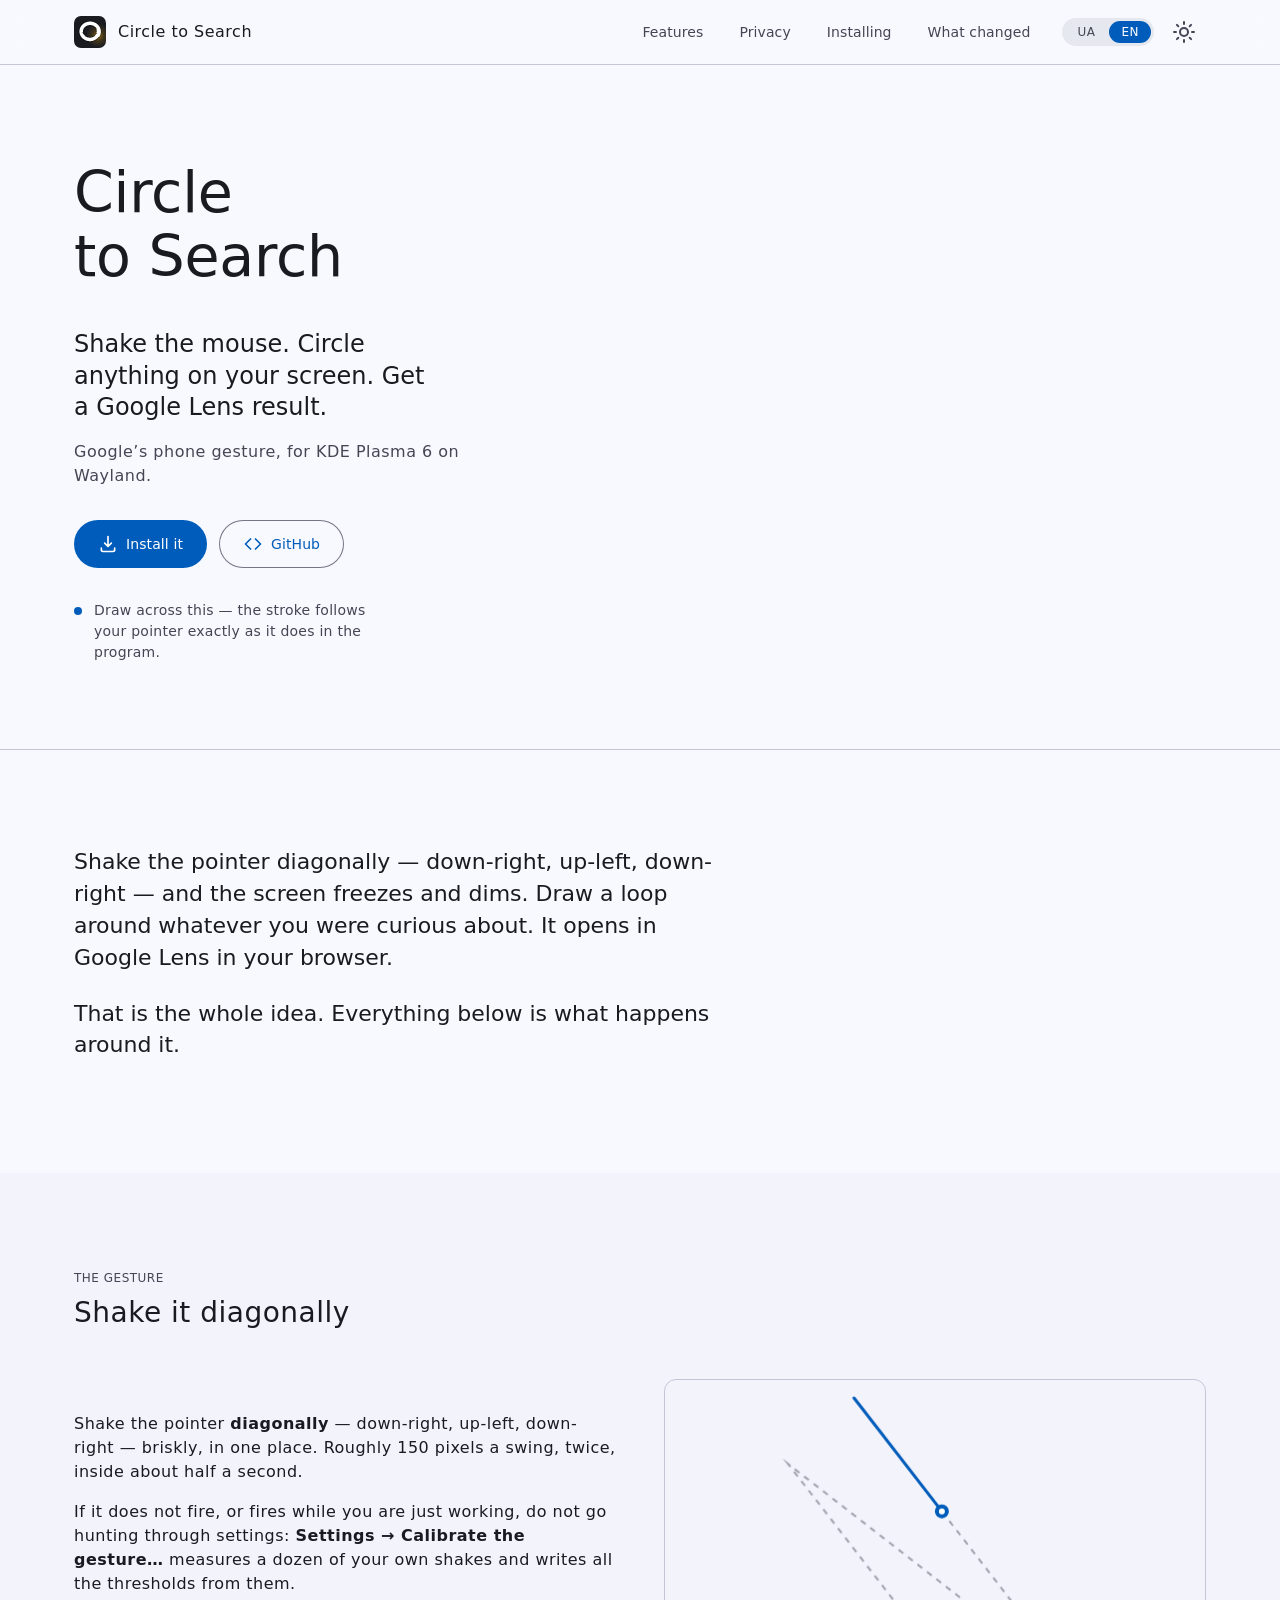
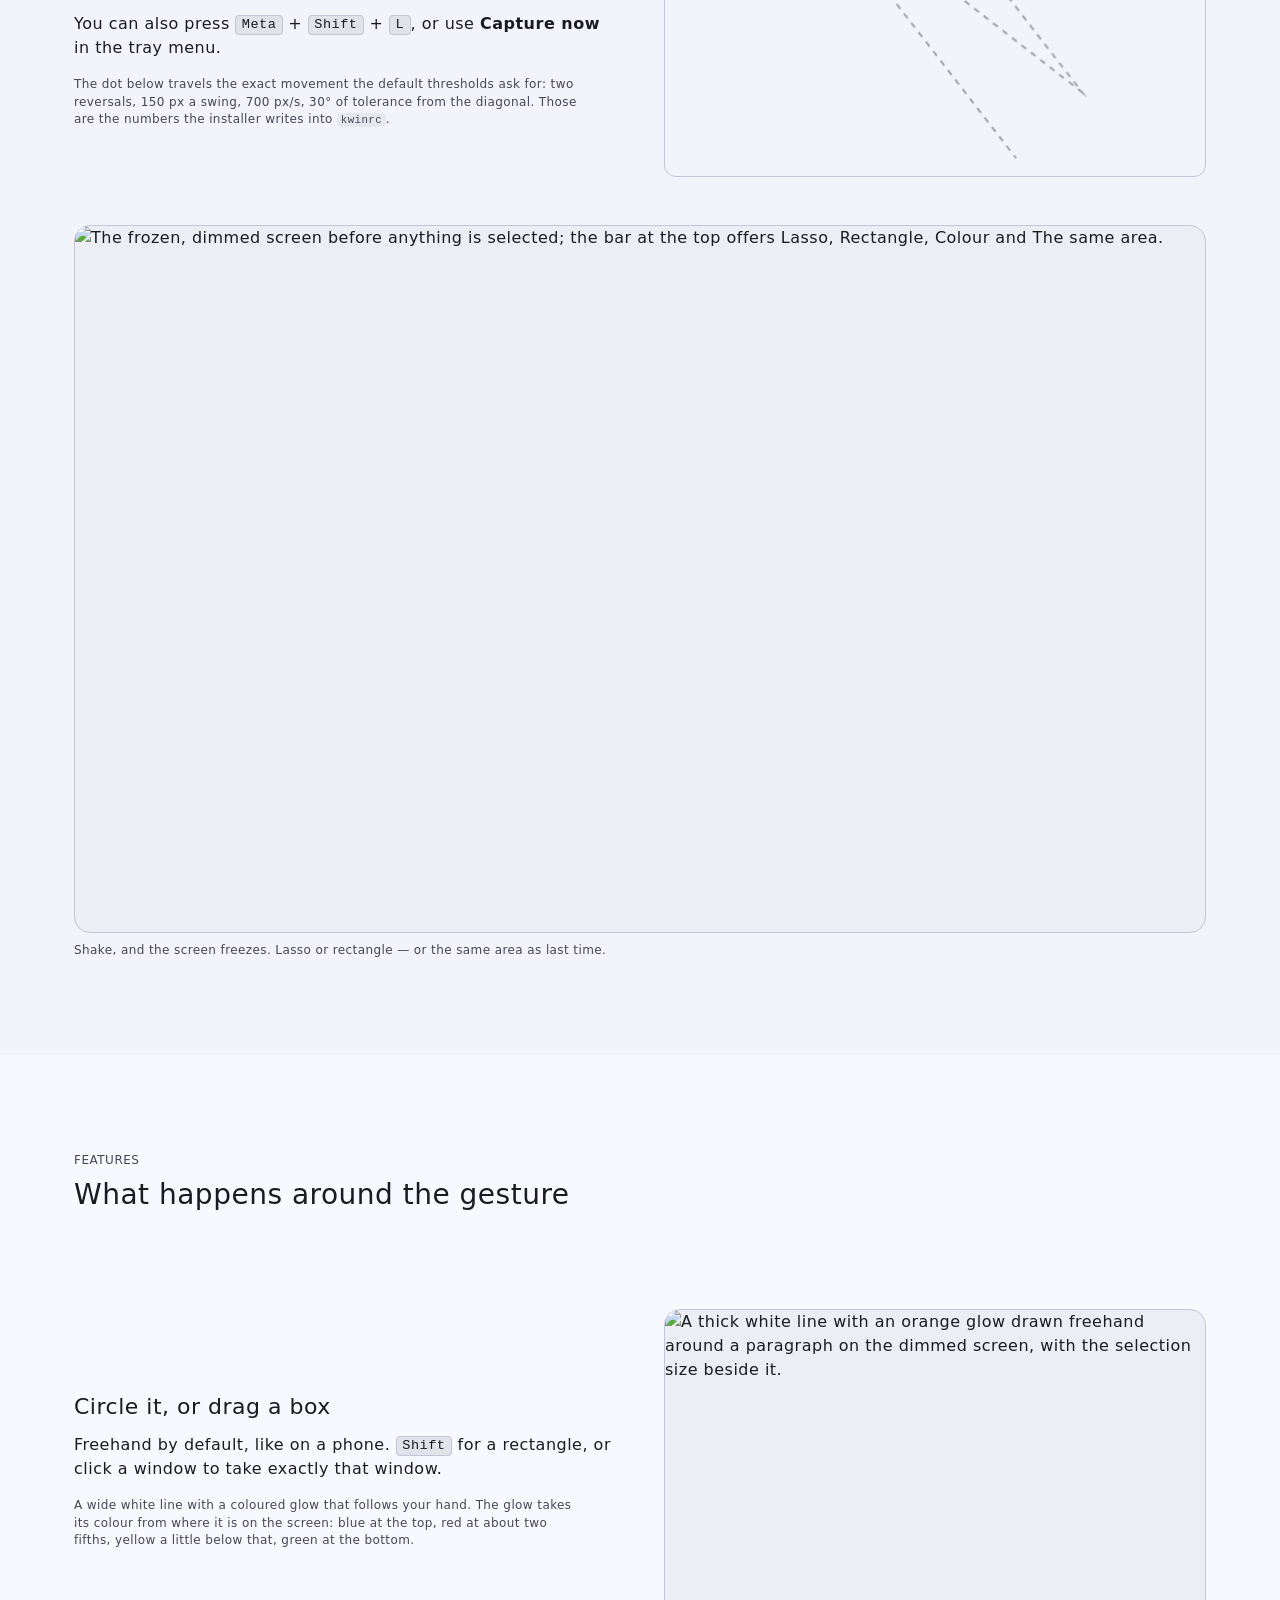
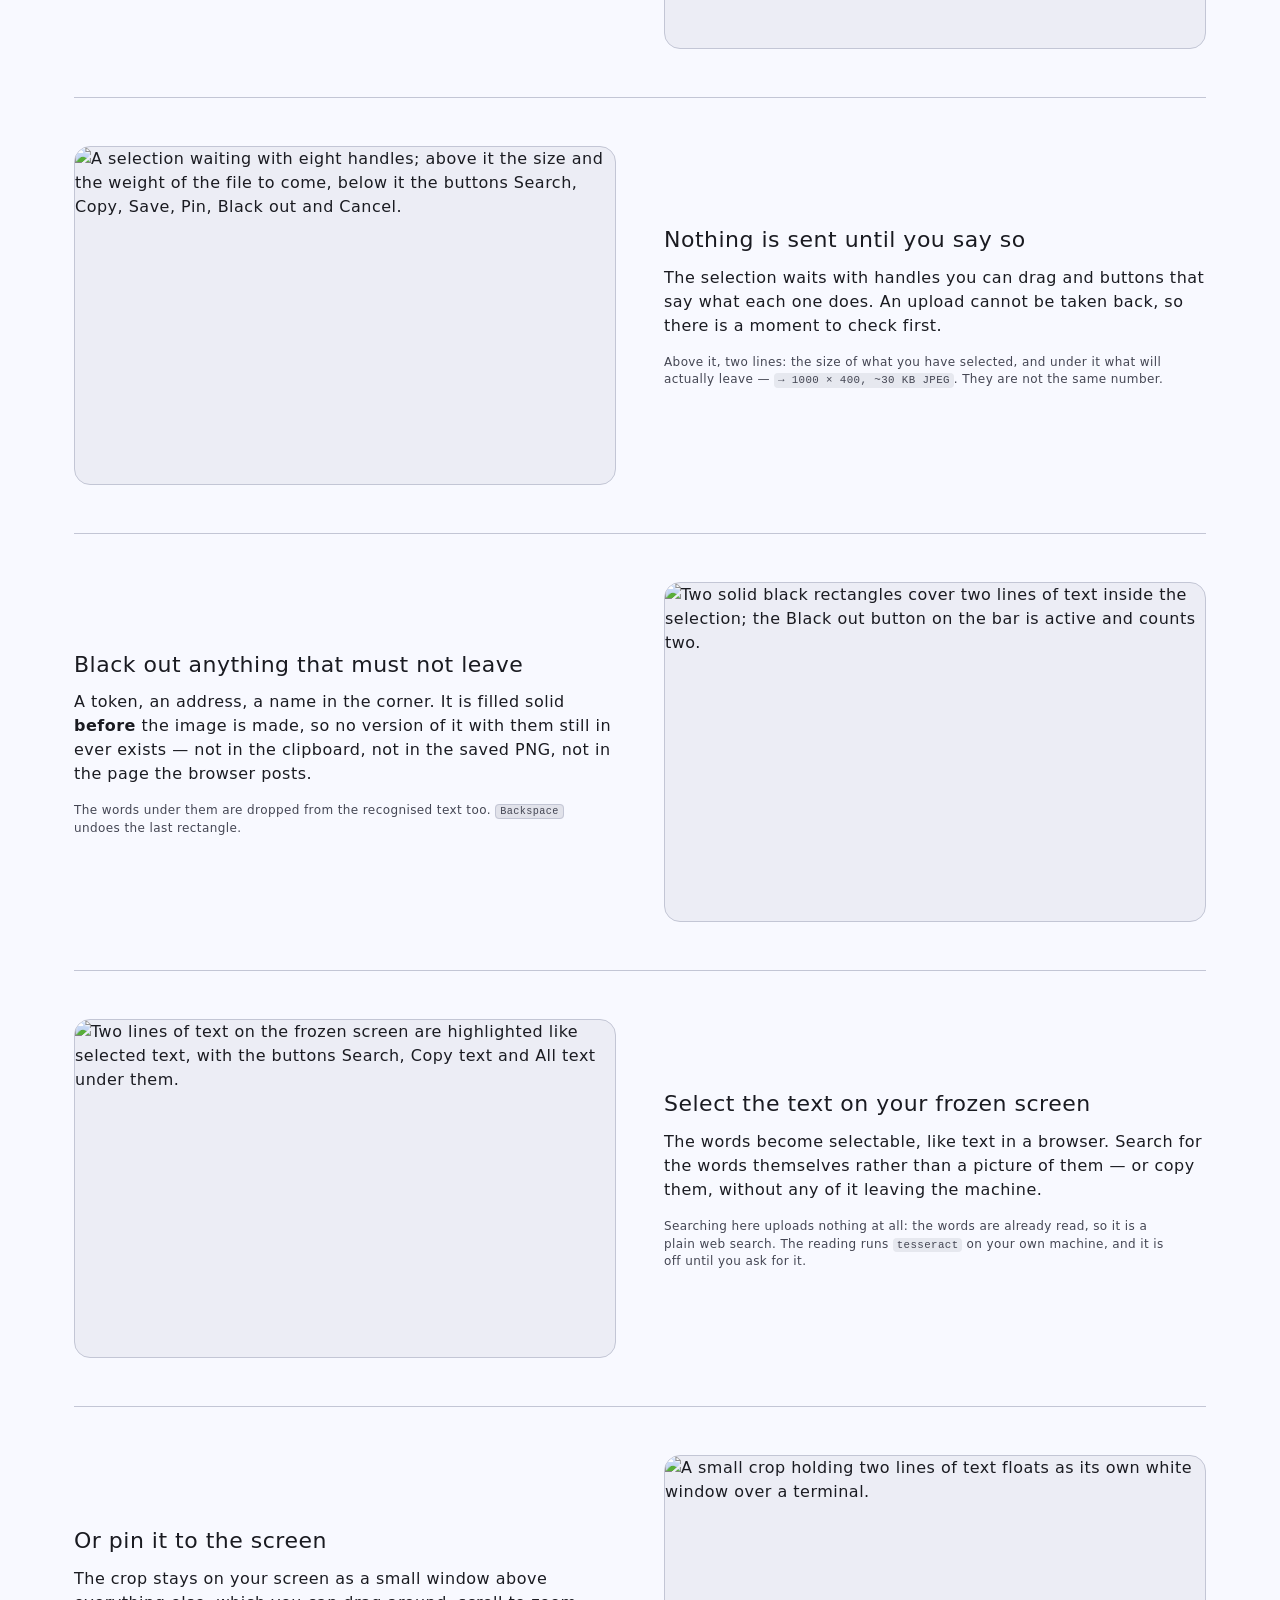
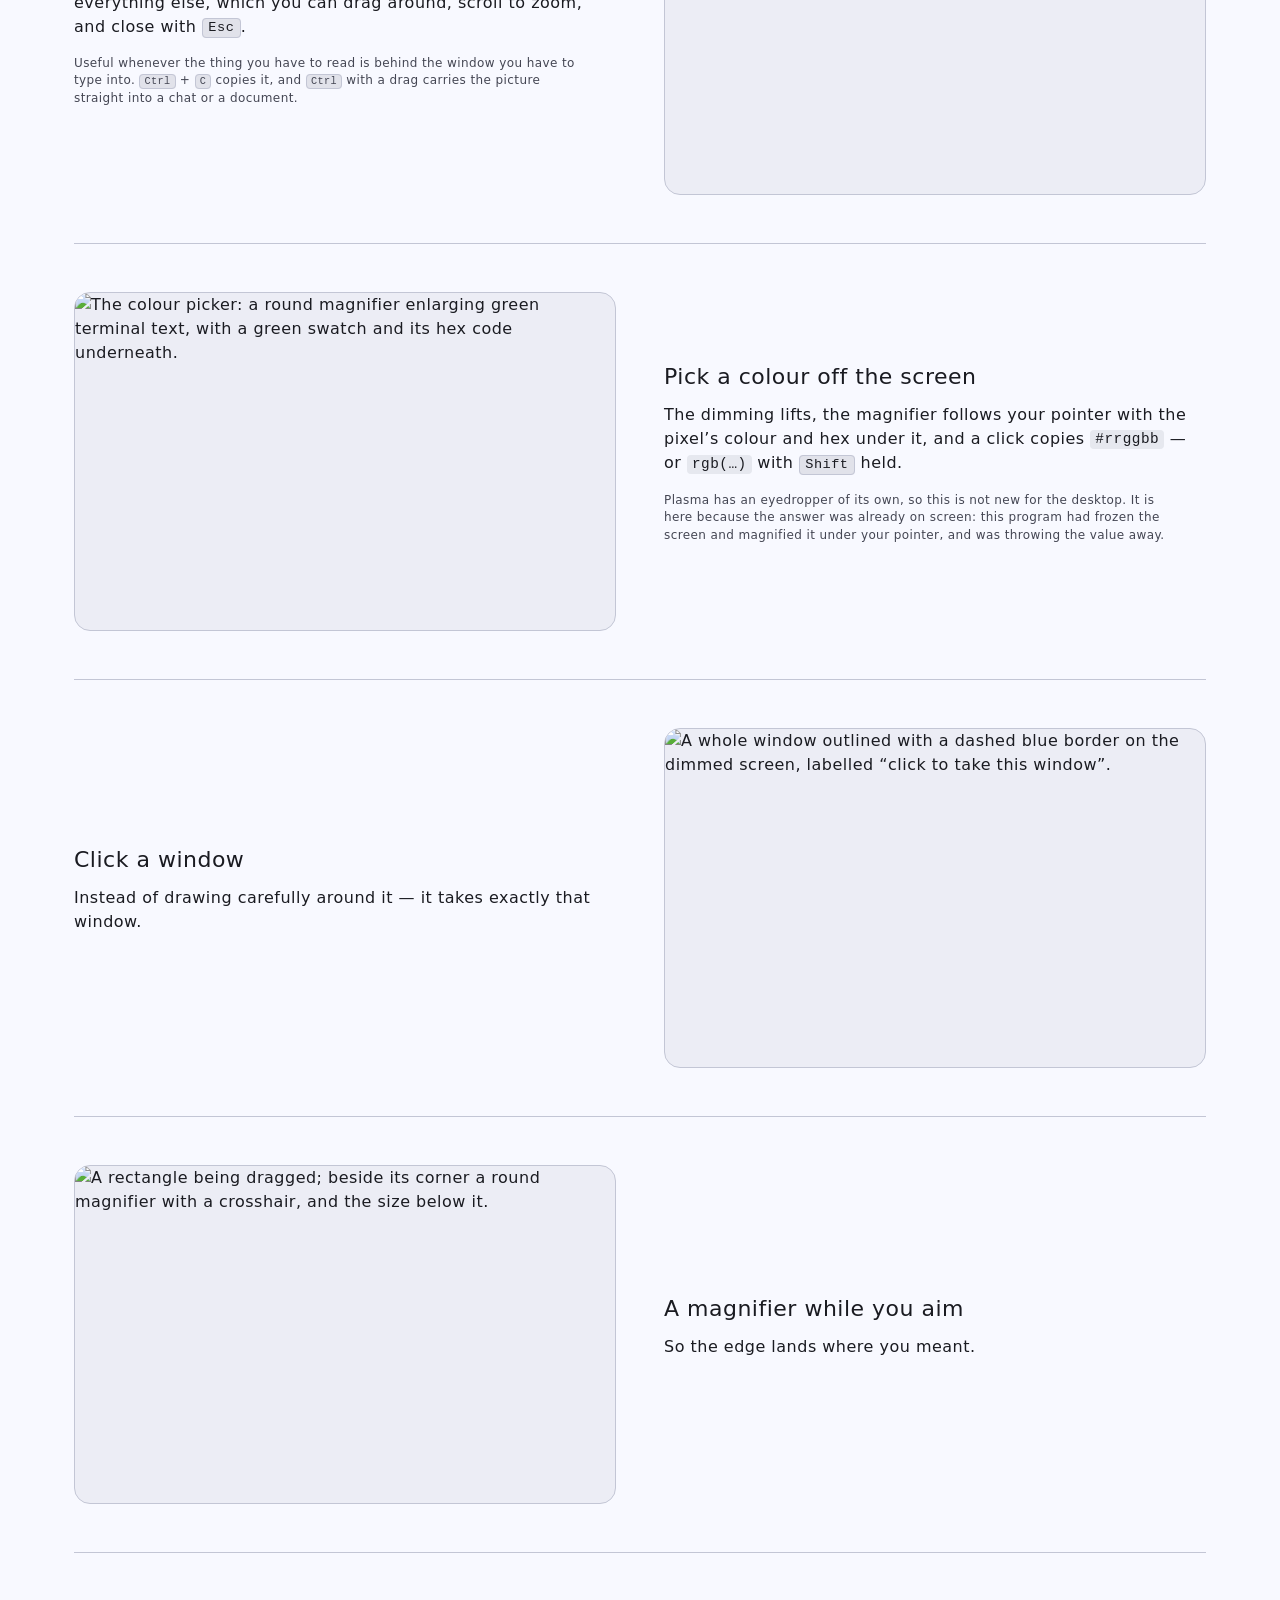
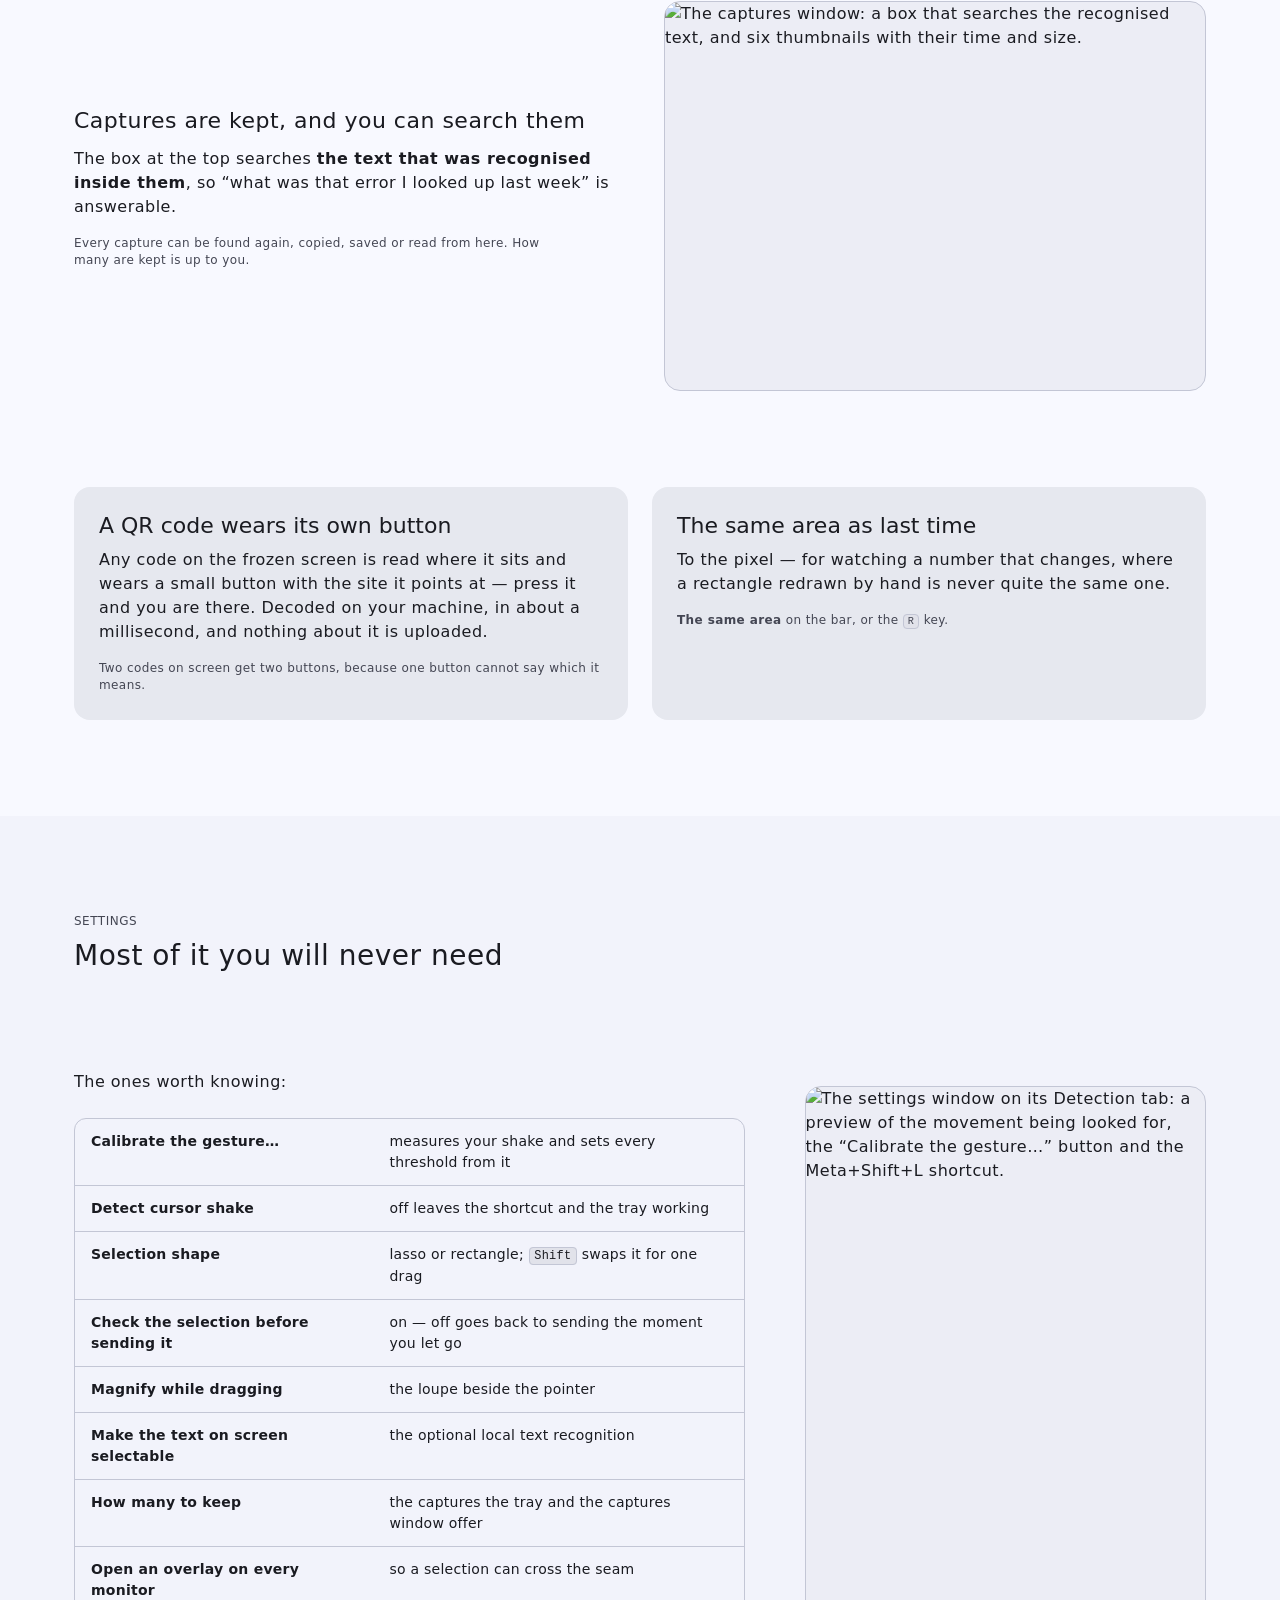
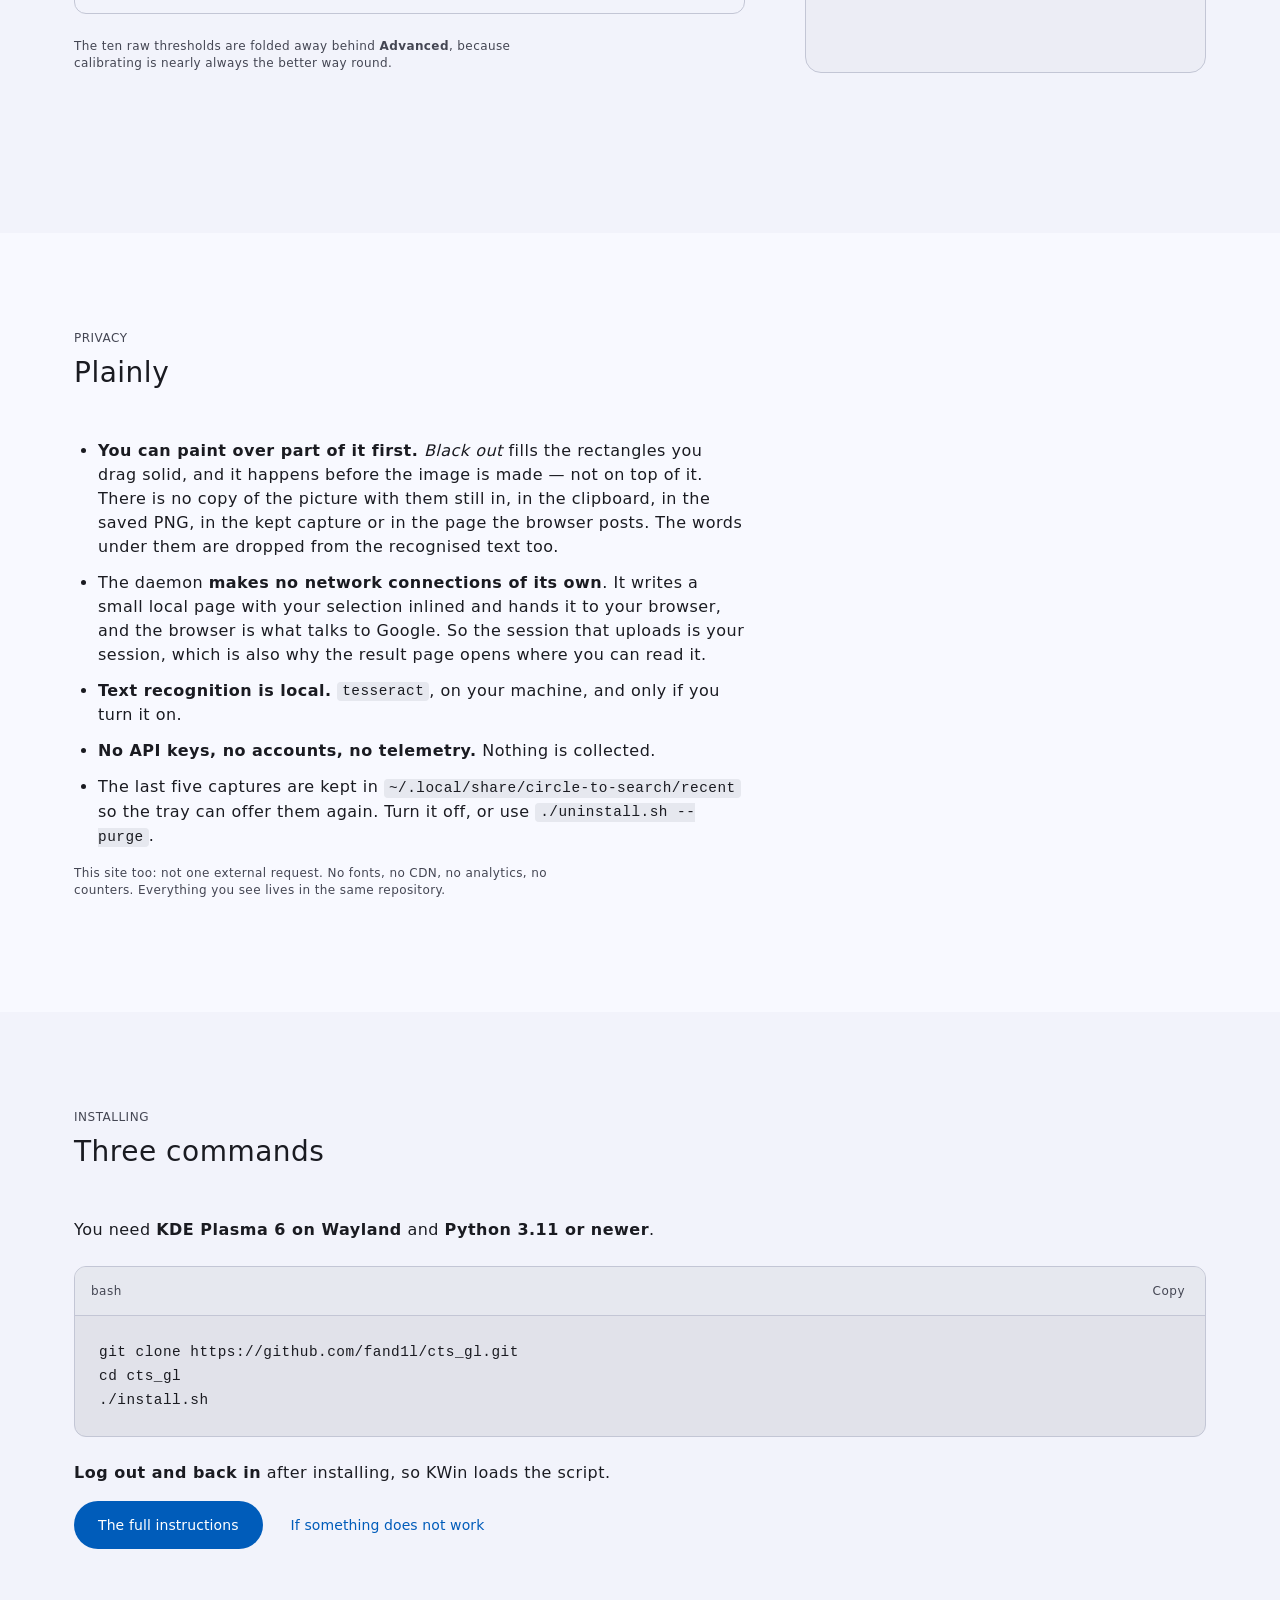
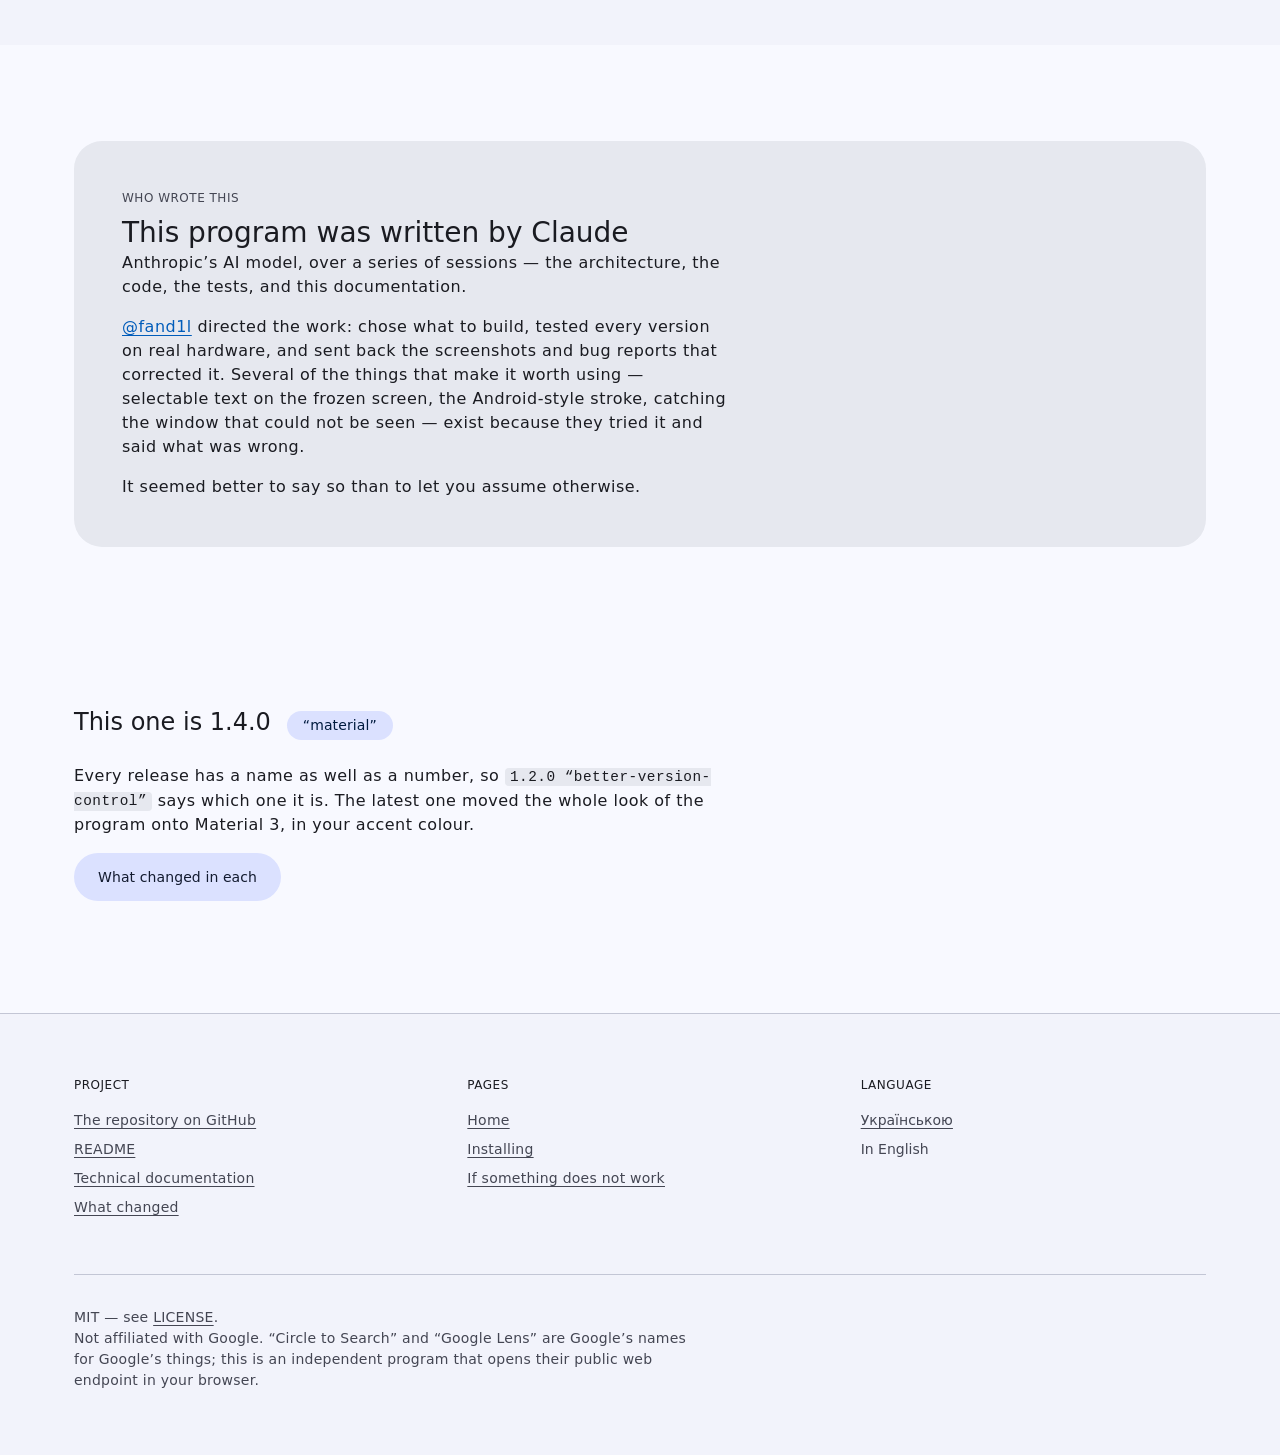
==== commit 4f9f7be2: "site: one page per page, with the text in en_US.json and uk_UA.json The site was two copies of itsel" ====
--- a/site/index.html
+++ b/site/index.html
@@ -1,40 +1,62 @@
 <!doctype html>
-<html lang="uk" prefix="og: https://ogp.me/ns#">
+<!-- One page, two languages.  Every sentence on it comes out of i18n/en_US.json
+     or i18n/uk_UA.json through js/i18n.js; the only English written here is in
+     the <head>, where it is read by scrapers that do not run scripts, and
+     tools/check-site.py holds those few lines to exactly what en_US.json says.
+     Nothing else in this file is prose. -->
+<html lang="en" data-lang="en_US" prefix="og: https://ogp.me/ns#">
 <head>
 <meta charset="utf-8">
 <meta name="viewport" content="width=device-width, initial-scale=1">
-<title>Обвести й знайти — жест Google Lens для KDE Plasma 6</title>
-<meta name="description" content="Потрясіть мишею. Обведіть будь-що на екрані. Отримайте результат Google Lens. Жест з телефонів Google — для KDE Plasma 6 на Wayland.">
+<title data-i18n="index.meta.title">Circle to Search — the Google Lens gesture for KDE Plasma 6</title>
+<meta name="description" data-i18n-attr="content: index.meta.description" content="Shake the mouse. Circle anything on your screen. Get a Google Lens result. Google’s phone gesture, for KDE Plasma 6 on Wayland.">
 <link rel="canonical" href="index.html">
-<link rel="alternate" hreflang="uk" href="index.html">
-<link rel="alternate" hreflang="en" href="en/index.html">
 <link rel="icon" href="icon.svg" type="image/svg+xml">
 <link rel="apple-touch-icon" href="icon.png">
 <meta property="og:type" content="website">
-<meta property="og:locale" content="uk_UA">
-<meta property="og:locale:alternate" content="en_GB">
-<meta property="og:title" content="Обвести й знайти">
-<meta property="og:description" content="Потрясіть мишею. Обведіть будь-що на екрані. Отримайте результат Google Lens.">
-<meta property="og:image" content="og.png">
+<meta property="og:locale" data-i18n-attr="content: lang.ogLocale" content="en_GB">
+<meta property="og:locale:alternate" data-i18n-attr="content: lang.ogLocaleAlternate" content="uk_UA">
+<meta property="og:title" data-i18n-attr="content: index.meta.ogTitle" content="Circle to Search">
+<meta property="og:description" data-i18n-attr="content: index.meta.ogDescription" content="Shake the mouse. Circle anything on your screen. Get a Google Lens result.">
+<meta property="og:image" data-i18n-attr="content: lang.ogImage" content="og-en.png">
 <meta property="og:image:width" content="1200">
 <meta property="og:image:height" content="630">
-<meta property="og:image:alt" content="Біла лінія з кольоровим сяйвом обводить назву «Обвести й знайти».">
+<meta property="og:image:alt" data-i18n-attr="content: lang.ogImageAlt" content="A white line with a coloured glow circling the words “Circle to Search”.">
 <meta name="twitter:card" content="summary_large_image">
-<meta name="twitter:title" content="Обвести й знайти">
-<meta name="twitter:description" content="Потрясіть мишею. Обведіть будь-що на екрані. Отримайте результат Google Lens.">
-<meta name="twitter:image" content="og.png">
+<meta name="twitter:title" data-i18n-attr="content: index.meta.ogTitle" content="Circle to Search">
+<meta name="twitter:description" data-i18n-attr="content: index.meta.ogDescription" content="Shake the mouse. Circle anything on your screen. Get a Google Lens result.">
+<meta name="twitter:image" data-i18n-attr="content: lang.ogImage" content="og-en.png">
 <link rel="stylesheet" href="css/site.css">
 <script>
-/* Before the first paint, so a dark desktop never gets a white flash. */
+/* Before the first paint: a dark desktop never gets a white flash, and the
+   language for this tab is settled before anything is asked for.  The fetch
+   is started here rather than in js/i18n.js so it is in flight while the rest
+   of the page is still being parsed. */
 (function () {
+  var root = document.documentElement;
   try {
-    var chosen = localStorage.getItem('cts-theme');
-    if (chosen === 'dark' || chosen === 'light') {
-      document.documentElement.setAttribute('data-theme', chosen);
-    }
+    var theme = localStorage.getItem('cts-theme');
+    if (theme === 'dark' || theme === 'light') root.setAttribute('data-theme', theme);
+  } catch (error) {}
+
+  var locale = 'en_US';
+  try {
+    var chosen = sessionStorage.getItem('cts-lang');
+    if (chosen === 'en_US' || chosen === 'uk_UA') locale = chosen;
+  } catch (error) {}
+  root.setAttribute('data-lang', locale);
+  root.setAttribute('data-i18n-pending', '');
+
+  window.CTS = window.CTS || {};
+  try {
+    window.CTS.strings = fetch('i18n/' + locale + '.json').then(function (answer) {
+      if (!answer.ok) throw new Error(answer.status);
+      return answer.json();
+    });
   } catch (error) {}
 })();
 </script>
+<script src="js/i18n.js" defer></script>
 <script src="js/ramp.js" defer></script>
 <script src="js/md3.js" defer></script>
 <script src="js/stroke.js" defer></script>
@@ -43,31 +65,36 @@
 </head>
 <body>
 
-<a class="skip-link" href="#main">Перейти до вмісту</a>
+<a class="skip-link" href="#main" data-i18n="common.skip"></a>
 
 <header class="topbar">
   <div class="container topbar__inner">
     <a class="brand" href="index.html">
       <img class="brand__mark" src="icon.svg" alt="" width="32" height="32">
-      <span>Обвести й знайти</span>
+      <span data-i18n="common.brand"></span>
     </a>
-    <nav aria-label="Розділи сайту">
+    <nav data-i18n-attr="aria-label: common.nav.aria">
       <ul class="nav label-large">
-        <li><a href="#features">Можливості</a></li>
-        <li><a href="#privacy">Приватність</a></li>
-        <li><a href="install.html">Встановлення</a></li>
-        <li><a href="changes.html">Що змінилося</a></li>
+        <li><a href="#features" data-i18n="common.nav.features"></a></li>
+        <li><a href="#privacy" data-i18n="common.nav.privacy"></a></li>
+        <li><a href="install.html" data-i18n="common.nav.install"></a></li>
+        <li><a href="changes.html" data-i18n="common.nav.changes"></a></li>
       </ul>
     </nav>
     <div class="topbar__tools">
-      <div class="langswitch">
-        <a href="index.html" aria-current="true" lang="uk" hreflang="uk">UA</a>
-        <a href="en/index.html" lang="en" hreflang="en">EN</a>
+      <div class="langswitch" role="group" data-i18n-attr="aria-label: common.lang.aria">
+        <button type="button" data-switch-lang="uk_UA" lang="uk"
+                data-i18n="common.lang.ukShort"
+                data-i18n-attr="aria-label: common.lang.ukName"></button>
+        <button type="button" data-switch-lang="en_US" lang="en"
+                data-i18n="common.lang.enShort"
+                data-i18n-attr="aria-label: common.lang.enName"></button>
       </div>
       <button class="iconbutton" type="button" data-theme-toggle hidden
-              aria-pressed="false" aria-label="Перемкнути тему"
-              data-label-dark="Увімкнути темну тему"
-              data-label-light="Увімкнути світлу тему">
+              aria-pressed="false"
+              data-i18n-attr="aria-label: common.theme.aria;
+                              data-label-dark: common.theme.toDark;
+                              data-label-light: common.theme.toLight">
         <svg class="iconbutton__sun" viewBox="0 0 24 24" fill="none" stroke="currentColor" stroke-width="2" stroke-linecap="round" aria-hidden="true"><circle cx="12" cy="12" r="4"/><path d="M12 2v2M12 20v2M2 12h2M20 12h2M4.9 4.9l1.4 1.4M17.7 17.7l1.4 1.4M19.1 4.9l-1.4 1.4M6.3 17.7l-1.4 1.4"/></svg>
         <svg class="iconbutton__moon" viewBox="0 0 24 24" fill="none" stroke="currentColor" stroke-width="2" stroke-linecap="round" stroke-linejoin="round" aria-hidden="true"><path d="M20 14.5A8.5 8.5 0 1 1 9.5 4a7 7 0 0 0 10.5 10.5z"/></svg>
       </button>
@@ -81,53 +108,54 @@
     <canvas class="hero__canvas" data-hero-canvas aria-hidden="true"></canvas>
     <div class="container hero__inner">
       <div class="hero__content">
-        <h1 class="display-large hero__title" id="hero-title">Обвести й&nbsp;знайти</h1>
-        <p class="headline-small hero__tagline">Потрясіть мишею. Обведіть будь-що на екрані. Отримайте результат Google&nbsp;Lens.</p>
-        <p class="body-large hero__sub">Жест з телефонів Google — для KDE&nbsp;Plasma&nbsp;6 на Wayland.</p>
+        <h1 class="display-large hero__title" id="hero-title" data-i18n="index.hero.title"></h1>
+        <p class="headline-small hero__tagline" data-i18n="index.hero.tagline"></p>
+        <p class="body-large hero__sub" data-i18n="index.hero.sub"></p>
         <div class="actions">
           <a class="btn btn--filled" href="install.html">
             <svg viewBox="0 0 24 24" fill="none" stroke="currentColor" stroke-width="2" stroke-linecap="round" stroke-linejoin="round" aria-hidden="true"><path d="M12 3v12m0 0 4-4m-4 4-4-4"/><path d="M4 17v2a2 2 0 0 0 2 2h12a2 2 0 0 0 2-2v-2"/></svg>
-            Встановити
+            <span data-i18n="index.hero.install"></span>
           </a>
           <a class="btn btn--outlined" href="https://github.com/fand1l/cts_gl">
             <svg viewBox="0 0 24 24" fill="none" stroke="currentColor" stroke-width="2" stroke-linecap="round" stroke-linejoin="round" aria-hidden="true"><path d="m9 18-6-6 6-6M15 6l6 6-6 6"/></svg>
-            GitHub
+            <span>GitHub</span>
           </a>
         </div>
-        <p class="body-medium hero__hint" data-hero-hint hidden>Проведіть тут — слід іде за курсором так само, як у програмі.</p>
+        <p class="body-medium hero__hint" data-hero-hint hidden data-i18n="index.hero.hint"></p>
       </div>
     </div>
   </section>
 
   <section class="section" id="what">
     <div class="container">
-      <h2 class="visually-hidden">Що воно робить</h2>
-      <p class="lede">Потрясіть вказівником по діагоналі — вниз-праворуч, вгору-ліворуч, вниз-праворуч — і екран застигне й потемніє. Обведіть те, що вас зацікавило. Воно відкриється в Google Lens у вашому браузері.</p>
-      <p class="lede">Оце і вся ідея. Усе решта — це те, що відбувається навколо неї.</p>
+      <h2 class="visually-hidden" data-i18n="index.what.heading"></h2>
+      <p class="lede" data-i18n="index.what.first"></p>
+      <p class="lede" data-i18n="index.what.second"></p>
     </div>
   </section>
 
   <section class="section section--tinted" id="gesture">
     <div class="container">
       <div class="section__head">
-        <span class="eyebrow">Жест</span>
-        <h2>Трясіть по діагоналі</h2>
+        <span class="eyebrow" data-i18n="index.gesture.eyebrow"></span>
+        <h2 data-i18n="index.gesture.heading"></h2>
       </div>
       <div class="gesture">
         <div>
-          <p>Трясіть вказівником <strong>по діагоналі</strong> — вниз-праворуч, вгору-ліворуч, вниз-праворуч — різко, на одному місці. Приблизно 150 пікселів на мах, двічі, десь за пів секунди.</p>
-          <p>Якщо не спрацьовує — або спрацьовує, коли ви просто працюєте, — не лізьте в налаштування: <strong>Налаштування → Відкалібрувати жест…</strong> виміряє з десяток ваших власних махів і виведе з них усі пороги.</p>
-          <p>Ще можна натиснути <span class="kbd">Meta</span>&nbsp;+&nbsp;<span class="kbd">Shift</span>&nbsp;+&nbsp;<span class="kbd">L</span> або <strong>Зняти зараз</strong> у меню трея.</p>
-          <p class="supporting">Крапка нижче проходить рівно той рух, якого просять типові пороги: два розвороти, 150&nbsp;px на мах, 700&nbsp;px/с, 30° допуску від діагоналі. Ті самі числа інсталятор записує в <code>kwinrc</code>.</p>
+          <p data-i18n="index.gesture.how"></p>
+          <p data-i18n="index.gesture.calibrate"></p>
+          <p data-i18n="index.gesture.shortcut"></p>
+          <p class="supporting" data-i18n="index.gesture.numbers"></p>
         </div>
         <div>
-          <canvas class="gesture__panel" data-gesture-canvas width="520" height="260" role="img" aria-label="Схема руху: три махи по діагоналі — вниз-праворуч, вгору-ліворуч, вниз-праворуч"></canvas>
+          <canvas class="gesture__panel" data-gesture-canvas width="520" height="260" role="img"
+                  data-i18n-attr="aria-label: index.gesture.diagram"></canvas>
         </div>
       </div>
       <figure class="feature__figure" style="margin-top: var(--space-6)">
-        <img src="images/overlay-start-uk.png" width="1440" height="900" loading="lazy" decoding="async"
-             alt="Застиглий притемнений екран перед виділенням; на панелі — «Ласо», «Прямокутник», «Колір» і «Те саме місце».">
-        <figcaption>Потрясли — екран застиг. Ласо, прямокутник — або те саме місце, що й минулого разу.</figcaption>
+        <img width="1440" height="900" loading="lazy" decoding="async"
+             data-i18n-attr="src: index.gesture.shot.src; alt: index.gesture.shot.alt">
+        <figcaption data-i18n="index.gesture.shot.caption"></figcaption>
       </figure>
     </div>
   </section>
@@ -135,126 +163,126 @@
   <section class="section" id="features">
     <div class="container">
       <div class="section__head">
-        <span class="eyebrow">Можливості</span>
-        <h2>Що відбувається навколо жесту</h2>
+        <span class="eyebrow" data-i18n="index.features.eyebrow"></span>
+        <h2 data-i18n="index.features.heading"></h2>
       </div>
 
       <div class="feature">
         <div class="feature__body">
-          <h3>Обведіть або потягніть рамку</h3>
-          <p>Від руки за замовчуванням, як на телефоні. <span class="kbd">Shift</span> — прямокутник, а клац по вікну бере саме те вікно.</p>
-          <p class="supporting">Широка біла лінія з кольоровим сяйвом, що йде за рукою. Сяйво бере колір з того, де воно на екрані: синій угорі, червоний посередині, жовтий нижче, зелений унизу.</p>
-        </div>
-        <figure class="feature__figure">
-          <img src="images/overlay-drawing-uk.png" width="1440" height="900" decoding="async"
-               alt="Товста біла лінія з помаранчевим сяйвом, обведена від руки навколо абзацу на притемненому екрані.">
+          <h3 data-i18n="index.features.draw.heading"></h3>
+          <p data-i18n="index.features.draw.body"></p>
+          <p class="supporting" data-i18n="index.features.draw.supporting"></p>
+        </div>
+        <figure class="feature__figure">
+          <img width="1440" height="900" decoding="async"
+               data-i18n-attr="src: index.features.draw.shot.src; alt: index.features.draw.shot.alt">
         </figure>
       </div>
 
       <div class="feature feature--flip">
         <div class="feature__body">
-          <h3>Нічого не надсилається, доки ви не скажете</h3>
-          <p>Виділення чекає з ручками, за які можна тягнути, і кнопками, які кажуть, що кожна робить. Вивантаження не можна забрати назад, тож є мить, щоб перевірити.</p>
-          <p class="supporting">Над ним два рядки: розмір того, що ви виділили, а під ним — що насправді піде: <code>→ 1000 × 400, ~30 KB JPEG</code>. Це різні числа.</p>
-        </div>
-        <figure class="feature__figure">
-          <img src="images/overlay-actions-uk.png" width="1440" height="900" loading="lazy" decoding="async"
-               alt="Виділення з вісьмома маркерами очікує; над ним розмір і вага майбутнього файлу, під ним кнопки «Шукати», «Копіювати», «Зберегти», «Приколоти», «Замалювати».">
+          <h3 data-i18n="index.features.confirm.heading"></h3>
+          <p data-i18n="index.features.confirm.body"></p>
+          <p class="supporting" data-i18n="index.features.confirm.supporting"></p>
+        </div>
+        <figure class="feature__figure">
+          <img width="1440" height="900" loading="lazy" decoding="async"
+               data-i18n-attr="src: index.features.confirm.shot.src; alt: index.features.confirm.shot.alt">
         </figure>
       </div>
 
       <div class="feature">
         <div class="feature__body">
-          <h3>Замалюйте те, що не має піти</h3>
-          <p>Токен, адресу, імʼя в кутку. Його зафарбують <strong>перед</strong> тим, як буде зроблено картинку, тож версії з ним просто не існує — ні в буфері обміну, ні в збереженому PNG, ні на сторінці, яку надсилає браузер.</p>
-          <p class="supporting">Слова під замальованим зникають і з розпізнаного тексту. <span class="kbd">Backspace</span> скасовує останній прямокутник.</p>
-        </div>
-        <figure class="feature__figure">
-          <img src="images/overlay-redact-uk.png" width="1440" height="900" loading="lazy" decoding="async"
-               alt="Два суцільні чорні прямокутники закривають два рядки тексту всередині виділення; на панелі активна кнопка «Замалювати».">
+          <h3 data-i18n="index.features.redact.heading"></h3>
+          <p data-i18n="index.features.redact.body"></p>
+          <p class="supporting" data-i18n="index.features.redact.supporting"></p>
+        </div>
+        <figure class="feature__figure">
+          <img width="1440" height="900" loading="lazy" decoding="async"
+               data-i18n-attr="src: index.features.redact.shot.src; alt: index.features.redact.shot.alt">
         </figure>
       </div>
 
       <div class="feature feature--flip">
         <div class="feature__body">
-          <h3>Виділіть текст на застиглому екрані</h3>
-          <p>Слова стають виділюваними, як текст у браузері. Шукайте самі слова, а не їхню картинку, — або копіюйте так, щоб нічого не залишало машину.</p>
-          <p class="supporting">Такий пошук не вивантажує нічого: слова вже прочитані, тож це звичайний вебпошук. Читає <code>tesseract</code> на вашій машині, і воно вимкнене, доки ви не попросите.</p>
-        </div>
-        <figure class="feature__figure">
-          <img src="images/overlay-text-uk.png" width="1440" height="900" loading="lazy" decoding="async"
-               alt="Два рядки тексту на застиглому екрані підсвічені, як виділений текст; кнопки «Шукати», «Копіювати текст», «Увесь текст».">
+          <h3 data-i18n="index.features.text.heading"></h3>
+          <p data-i18n="index.features.text.body"></p>
+          <p class="supporting" data-i18n="index.features.text.supporting"></p>
+        </div>
+        <figure class="feature__figure">
+          <img width="1440" height="900" loading="lazy" decoding="async"
+               data-i18n-attr="src: index.features.text.shot.src; alt: index.features.text.shot.alt">
         </figure>
       </div>
 
       <div class="feature">
         <div class="feature__body">
-          <h3>Приколіть до екрана</h3>
-          <p>Кроп лишається на екрані маленьким віконцем поверх усього: його можна тягати мишею, крутити колесом, щоб масштабувати, і закрити на <span class="kbd">Esc</span>.</p>
-          <p class="supporting">Стає в пригоді щоразу, коли те, що треба прочитати, за вікном, у яке треба друкувати. <span class="kbd">Ctrl</span>&nbsp;+&nbsp;<span class="kbd">C</span> копіює, а <span class="kbd">Ctrl</span> із перетягуванням виносить картинку просто в чат чи документ.</p>
-        </div>
-        <figure class="feature__figure">
-          <img src="images/pinned-uk.png" width="1440" height="900" loading="lazy" decoding="async"
-               alt="Невеликий фрагмент із двома рядками тексту висить окремим білим вікном поверх термінала.">
+          <h3 data-i18n="index.features.pin.heading"></h3>
+          <p data-i18n="index.features.pin.body"></p>
+          <p class="supporting" data-i18n="index.features.pin.supporting"></p>
+        </div>
+        <figure class="feature__figure">
+          <img width="1440" height="900" loading="lazy" decoding="async"
+               data-i18n-attr="src: index.features.pin.shot.src; alt: index.features.pin.shot.alt">
         </figure>
       </div>
 
       <div class="feature feature--flip">
         <div class="feature__body">
-          <h3>Візьміть колір з екрана</h3>
-          <p>Затемнення зникає, лупа йде за вказівником і показує під собою колір пікселя та його hex, а клац копіює <code>#rrggbb</code> — або <code>rgb(…)</code>, якщо тримати <span class="kbd">Shift</span>.</p>
-          <p class="supporting">У Plasma є власна піпетка, тож для стільниці це не новина. Вона тут, бо відповідь і так була на екрані: програма вже застигла екран і вже збільшила його під вашим вказівником — і викидала це значення.</p>
-        </div>
-        <figure class="feature__figure">
-          <img src="images/overlay-colour-uk.png" width="1440" height="900" loading="lazy" decoding="async"
-               alt="Піпетка кольору: лупа збільшує зелений текст у терміналі, під нею зелена плашка з hex-кодом.">
+          <h3 data-i18n="index.features.colour.heading"></h3>
+          <p data-i18n="index.features.colour.body"></p>
+          <p class="supporting" data-i18n="index.features.colour.supporting"></p>
+        </div>
+        <figure class="feature__figure">
+          <img width="1440" height="900" loading="lazy" decoding="async"
+               data-i18n-attr="src: index.features.colour.shot.src; alt: index.features.colour.shot.alt">
         </figure>
       </div>
 
       <div class="feature">
         <div class="feature__body">
-          <h3>Клацніть по вікну</h3>
-          <p>Замість того, щоб старанно його обводити, — візьме саме те вікно.</p>
-        </div>
-        <figure class="feature__figure">
-          <img src="images/overlay-window-uk.png" width="1440" height="900" loading="lazy" decoding="async"
-               alt="Ціле вікно, обведене синьою пунктирною рамкою на притемненому екрані, з підказкою «клацніть, щоб узяти це вікно».">
+          <h3 data-i18n="index.features.window.heading"></h3>
+          <p data-i18n="index.features.window.body"></p>
+        </div>
+        <figure class="feature__figure">
+          <img width="1440" height="900" loading="lazy" decoding="async"
+               data-i18n-attr="src: index.features.window.shot.src; alt: index.features.window.shot.alt">
         </figure>
       </div>
 
       <div class="feature feature--flip">
         <div class="feature__body">
-          <h3>Лупа, поки ви цілитеся</h3>
-          <p>Щоб край ліг туди, куди ви хотіли.</p>
-        </div>
-        <figure class="feature__figure">
-          <img src="images/overlay-magnifier-uk.png" width="1440" height="900" loading="lazy" decoding="async"
-               alt="Прямокутник під час перетягування; біля кута — кругла лупа з перехрестям.">
+          <h3 data-i18n="index.features.magnifier.heading"></h3>
+          <p data-i18n="index.features.magnifier.body"></p>
+        </div>
+        <figure class="feature__figure">
+          <img width="1440" height="900" loading="lazy" decoding="async"
+               data-i18n-attr="src: index.features.magnifier.shot.src; alt: index.features.magnifier.shot.alt">
         </figure>
       </div>
 
       <div class="feature">
         <div class="feature__body">
-          <h3>Знімки лишаються, і в них можна шукати</h3>
-          <p>Поле вгорі шукає <strong>по тексту, розпізнаному всередині них</strong>, — тож «що це була за помилка, яку я гуглив минулого тижня» стає питанням, на яке є відповідь.</p>
-          <p class="supporting">Звідси кожен знімок можна знайти знову, скопіювати, зберегти або прочитати. Скільки їх зберігати — ваше рішення.</p>
-        </div>
-        <figure class="feature__figure">
-          <img src="images/captures-uk.png" width="780" height="560" loading="lazy" decoding="async"
-               alt="Вікно збережених знімків: поле пошуку по розпізнаному тексту й шість мініатюр із часом і розміром.">
+          <h3 data-i18n="index.features.captures.heading"></h3>
+          <p data-i18n="index.features.captures.body"></p>
+          <p class="supporting" data-i18n="index.features.captures.supporting"></p>
+        </div>
+        <figure class="feature__figure">
+          <img width="780" height="560" loading="lazy" decoding="async"
+               data-i18n-attr="src: index.features.captures.shot.src; alt: index.features.captures.shot.alt">
         </figure>
       </div>
 
       <ul class="cards" style="margin-top: var(--space-6)">
         <li class="card card--filled">
-          <h3 class="title-large">QR-код носить кнопку прямо на собі</h3>
-          <p>Будь-який код на застиглому екрані читається там, де він є, і носить маленьку кнопку з сайтом, куди веде, — натиснули й ви там. Розшифровується на вашій машині, десь за мілісекунду, і нічого з нього не вивантажується.</p>
-          <p class="supporting">Два коди — дві кнопки, бо одна не може сказати, який саме має на увазі.</p>
+          <h3 class="title-large" data-i18n="index.features.qr.heading"></h3>
+          <p data-i18n="index.features.qr.body"></p>
+          <p class="supporting" data-i18n="index.features.qr.supporting"></p>
         </li>
         <li class="card card--filled">
-          <h3 class="title-large">Те саме місце, що й минулого разу</h3>
-          <p>До пікселя — коли стежите за числом, яке змінюється, а намальований від руки прямокутник щоразу трохи інший.</p>
-          <p class="supporting">Кнопка <strong>Те саме місце</strong> на панелі, або клавіша <span class="kbd">R</span>.</p>
+          <h3 class="title-large" data-i18n="index.features.again.heading"></h3>
+          <p data-i18n="index.features.again.body"></p>
+          <p class="supporting" data-i18n="index.features.again.supporting"></p>
         </li>
       </ul>
     </div>
@@ -263,32 +291,34 @@
   <section class="section section--tinted" id="settings">
     <div class="container">
       <div class="section__head">
-        <span class="eyebrow">Налаштування</span>
-        <h2>Більшість вам не знадобиться ніколи</h2>
+        <span class="eyebrow" data-i18n="index.settings.eyebrow"></span>
+        <h2 data-i18n="index.settings.heading"></h2>
       </div>
       <div class="feature feature--portrait">
         <div class="feature__body">
-          <p>Ті, що варто знати:</p>
+          <p data-i18n="index.settings.lede"></p>
           <div class="table-wrap">
             <table class="body-medium">
-              <caption class="visually-hidden">Налаштування, які варто знати</caption>
+              <caption class="visually-hidden" data-i18n="index.settings.caption"></caption>
               <tbody>
-                <tr><th scope="row">Відкалібрувати жест…</th><td>виміряє ваше струшування й виставить із нього всі пороги</td></tr>
-                <tr><th scope="row">Розпізнавати трясіння курсора</th><td>вимкнено — лишаються хоткей і трей</td></tr>
-                <tr><th scope="row">Форма виділення</th><td>ласо чи прямокутник; <span class="kbd">Shift</span> міняє на одне перетягування</td></tr>
-                <tr><th scope="row">Перевіряти виділення перед надсиланням</th><td>увімкнено — вимкнене надсилає одразу після відпускання</td></tr>
-                <tr><th scope="row">Збільшувати під час виділення</th><td>лупа біля вказівника</td></tr>
-                <tr><th scope="row">Робити текст на екрані виділюваним</th><td>необовʼязкове локальне розпізнавання</td></tr>
-                <tr><th scope="row">Скільки зберігати</th><td>знімки, які пропонують трей і вікно знімків</td></tr>
-                <tr><th scope="row">Оверлей на кожному моніторі</th><td>щоб виділення могло перетнути стик</td></tr>
+                <tr><th scope="row" data-i18n="index.settings.rows.calibrate.name"></th><td data-i18n="index.settings.rows.calibrate.says"></td></tr>
+                <tr><th scope="row" data-i18n="index.settings.rows.detect.name"></th><td data-i18n="index.settings.rows.detect.says"></td></tr>
+                <tr><th scope="row" data-i18n="index.settings.rows.shape.name"></th><td data-i18n="index.settings.rows.shape.says"></td></tr>
+                <tr><th scope="row" data-i18n="index.settings.rows.confirm.name"></th><td data-i18n="index.settings.rows.confirm.says"></td></tr>
+                <tr><th scope="row" data-i18n="index.settings.rows.magnify.name"></th><td data-i18n="index.settings.rows.magnify.says"></td></tr>
+                <tr><th scope="row" data-i18n="index.settings.rows.ocr.name"></th><td data-i18n="index.settings.rows.ocr.says"></td></tr>
+                <tr><th scope="row" data-i18n="index.settings.rows.keep.name"></th><td data-i18n="index.settings.rows.keep.says"></td></tr>
+                <tr><th scope="row" data-i18n="index.settings.rows.monitors.name"></th><td data-i18n="index.settings.rows.monitors.says"></td></tr>
               </tbody>
             </table>
           </div>
-          <p class="supporting">Десять порогових значень сховані за <strong>Додатково</strong>, бо калібрування майже завжди кращий шлях.</p>
-        </div>
-        <figure class="feature__figure">
-          <img src="images/settings-uk.png" width="560" height="820" loading="lazy" decoding="async"
-               alt="Вікно налаштувань, вкладка «Детекція»: перегляд руху, кнопка «Відкалібрувати жест…» і сполучення клавіш Meta+Shift+L.">
+          <p class="supporting" data-i18n="index.settings.advanced"></p>
+        </div>
+        <figure class="feature__figure">
+          <img width="560" loading="lazy" decoding="async"
+               data-i18n-attr="src: index.settings.shot.src;
+                               height: index.settings.shot.height;
+                               alt: index.settings.shot.alt">
         </figure>
       </div>
     </div>
@@ -297,45 +327,45 @@
   <section class="section" id="privacy">
     <div class="container">
       <div class="section__head">
-        <span class="eyebrow">Приватність</span>
-        <h2>Без викрутасів</h2>
+        <span class="eyebrow" data-i18n="index.privacy.eyebrow"></span>
+        <h2 data-i18n="index.privacy.heading"></h2>
       </div>
       <ul class="bullets body-large">
-        <li><strong>Можна спершу зафарбувати частину.</strong> <em>Замалювати</em> заливає намальовані вами прямокутники суцільним — і це стається <em>перед</em> тим, як робиться картинка, а не поверх неї. Копії зображення з ними просто не існує: ні в буфері обміну, ні в збереженому PNG, ні в збереженому знімку, ні на сторінці, яку надсилає браузер. Слова під ними зникають і з розпізнаного тексту.</li>
-        <li>Демон <strong>не робить жодних мережевих зʼєднань сам</strong>. Він пише маленьку локальну сторінку з вбудованим виділенням і віддає її вашому браузеру, а вже браузер розмовляє з Google. Тому сеанс, який вивантажує, — ваш сеанс; саме тому сторінка з результатом і відкривається там, де ви її можете прочитати.</li>
-        <li><strong>Розпізнавання тексту локальне.</strong> <code>tesseract</code>, на вашій машині, і лише якщо ви його ввімкнете.</li>
-        <li><strong>Жодних ключів API, акаунтів чи телеметрії.</strong> Нічого не збирається.</li>
-        <li>Пʼять останніх знімків лежать у <code>~/.local/share/circle-to-search/recent</code>, щоб трей міг запропонувати їх ще раз. Вимикається в налаштуваннях, або <code>./uninstall.sh --purge</code>.</li>
+        <li data-i18n="index.privacy.redact"></li>
+        <li data-i18n="index.privacy.network"></li>
+        <li data-i18n="index.privacy.ocr"></li>
+        <li data-i18n="index.privacy.telemetry"></li>
+        <li data-i18n="index.privacy.recent"></li>
       </ul>
-      <p class="supporting">Цей сайт теж: жодного зовнішнього запиту. Ні шрифтів, ні CDN, ні аналітики, ні лічильників. Усе, що ви бачите, лежить у тому самому репозиторії.</p>
+      <p class="supporting" data-i18n="index.privacy.site"></p>
     </div>
   </section>
 
   <section class="section section--tinted" id="install">
     <div class="container">
       <div class="section__head">
-        <span class="eyebrow">Встановлення</span>
-        <h2>Три команди</h2>
-      </div>
-      <p>Потрібні <strong>KDE Plasma 6 на Wayland</strong> і <strong>Python 3.11 або новіший</strong>.</p>
+        <span class="eyebrow" data-i18n="index.install.eyebrow"></span>
+        <h2 data-i18n="index.install.heading"></h2>
+      </div>
+      <p data-i18n="index.install.requirements"></p>
       <div class="codeblock codeblock--big">
         <div class="codeblock__bar">
           <span class="label-medium">bash</span>
           <button class="copy" type="button" data-copy="install-commands" data-live="copy-status" hidden
-                  data-label-done="Скопійовано" data-label-select="Виділено — натисніть Ctrl+C">
+                  data-i18n-attr="data-label-idle: common.copy.idle;
+                                  data-label-done: common.copy.done;
+                                  data-label-select: common.copy.select">
             <svg viewBox="0 0 24 24" fill="none" stroke="currentColor" stroke-width="2" stroke-linecap="round" stroke-linejoin="round" aria-hidden="true"><rect x="9" y="9" width="11" height="11" rx="2"/><path d="M5 15V5a2 2 0 0 1 2-2h10"/></svg>
-            <span data-copy-text>Скопіювати</span>
+            <span data-copy-text data-i18n="common.copy.idle"></span>
           </button>
         </div>
-        <pre id="install-commands"><code>git clone https://github.com/fand1l/cts_gl.git
-cd cts_gl
-./install.sh</code></pre>
+        <pre id="install-commands" data-i18n="commands.install"></pre>
       </div>
       <p class="visually-hidden" id="copy-status" role="status" aria-live="polite"></p>
-      <p><strong>Вийдіть із сеансу і зайдіть знову</strong> після встановлення, щоб KWin завантажив скрипт.</p>
+      <p data-i18n="index.install.logout"></p>
       <div class="actions">
-        <a class="btn btn--filled" href="install.html">Повна інструкція</a>
-        <a class="btn btn--text" href="install.html#doctor">Якщо щось не працює</a>
+        <a class="btn btn--filled" href="install.html" data-i18n="index.install.full"></a>
+        <a class="btn btn--text" href="install.html#doctor" data-i18n="index.install.doctor"></a>
       </div>
     </div>
   </section>
@@ -343,11 +373,11 @@
   <section class="section" id="author">
     <div class="container">
       <div class="author">
-        <span class="eyebrow">Хто це написав</span>
-        <h2 class="headline-medium">Цю програму написав Claude</h2>
-        <p>Модель ШІ від Anthropic — за кілька сеансів: архітектуру, код, тести й цю документацію.</p>
-        <p><a href="https://github.com/fand1l">@fand1l</a> керував роботою: обирав, що робити, перевіряв кожну версію на живому залізі й надсилав ті скріншоти й звіти про помилки, які її виправляли. Кілька речей, заради яких програмою взагалі варто користуватися, — виділюваний текст на застиглому екрані, обведення в стилі Android, зловлене вікно, якого не було видно, — існують саме тому, що він спробував і сказав, що не так.</p>
-        <p>Здалося чеснішим сказати про це, ніж дати вам припустити інше.</p>
+        <span class="eyebrow" data-i18n="index.author.eyebrow"></span>
+        <h2 class="headline-medium" data-i18n="index.author.heading"></h2>
+        <p data-i18n="index.author.first"></p>
+        <p data-i18n="index.author.second"></p>
+        <p data-i18n="index.author.third"></p>
       </div>
     </div>
   </section>
@@ -356,12 +386,12 @@
     <div class="container">
       <div class="release" style="border-top: 0; padding-top: 0">
         <div class="release__head">
-          <h2 class="headline-small">Зараз тут 1.4.0</h2>
-          <span class="release__name">«material»</span>
-        </div>
-        <p>У кожного випуску, крім номера, є назва — <code>1.2.0 “better-version-control”</code> одразу каже, який це. Останній переніс увесь вигляд програми на Material&nbsp;3, у ваш акцентний колір.</p>
+          <h2 class="headline-small" data-i18n="index.release.heading"></h2>
+          <span class="release__name" data-i18n="index.release.name"></span>
+        </div>
+        <p data-i18n="index.release.body"></p>
         <div class="actions">
-          <a class="btn btn--tonal" href="changes.html">Що змінилося в кожному</a>
+          <a class="btn btn--tonal" href="changes.html" data-i18n="index.release.link"></a>
         </div>
       </div>
     </div>
@@ -373,36 +403,45 @@
   <div class="container">
     <div class="footer__grid">
       <div>
-        <h2>Проєкт</h2>
+        <h2 data-i18n="common.footer.project.heading"></h2>
         <ul class="body-medium">
-          <li><a href="https://github.com/fand1l/cts_gl">Репозиторій на GitHub</a></li>
-          <li><a href="https://github.com/fand1l/cts_gl/blob/dev/README.uk.md">README українською</a></li>
-          <li><a href="https://github.com/fand1l/cts_gl/blob/dev/docs/TECHNICAL.md">Технічна документація</a></li>
-          <li><a href="changes.html">Що змінилося</a></li>
+          <li><a href="https://github.com/fand1l/cts_gl" data-i18n="common.footer.project.repo"></a></li>
+          <li><a data-i18n="common.footer.project.readme"
+                 data-i18n-attr="href: common.footer.project.readmeHref"></a></li>
+          <li><a href="https://github.com/fand1l/cts_gl/blob/dev/docs/TECHNICAL.md" data-i18n="common.footer.project.technical"></a></li>
+          <li><a href="changes.html" data-i18n="common.nav.changes"></a></li>
         </ul>
       </div>
       <div>
-        <h2>Сторінки</h2>
+        <h2 data-i18n="index.footer.heading"></h2>
         <ul class="body-medium">
-          <li><a href="index.html">Головна</a></li>
-          <li><a href="install.html">Встановлення</a></li>
-          <li><a href="install.html#doctor">Якщо щось не працює</a></li>
+          <li><a href="index.html" data-i18n="index.footer.home"></a></li>
+          <li><a href="install.html" data-i18n="common.nav.install"></a></li>
+          <li><a href="install.html#doctor" data-i18n="index.footer.doctor"></a></li>
         </ul>
       </div>
       <div>
-        <h2>Мова</h2>
+        <h2 data-i18n="common.lang.heading"></h2>
         <ul class="body-medium">
-          <li><a href="index.html" lang="uk">Українською</a></li>
-          <li><a href="en/index.html" lang="en">In English</a></li>
+          <li><button class="linkish" type="button" data-switch-lang="uk_UA" lang="uk" data-i18n="common.lang.ukName"></button></li>
+          <li><button class="linkish" type="button" data-switch-lang="en_US" lang="en" data-i18n="common.lang.enName"></button></li>
         </ul>
       </div>
     </div>
     <div class="footer__bottom">
-      <p class="body-medium">MIT — див. <a href="https://github.com/fand1l/cts_gl/blob/dev/LICENSE">LICENSE</a>.</p>
-      <p class="body-medium">Не повʼязано з Google. «Circle to Search» і «Google Lens» — назви Google для речей Google; це незалежна програма, яка відкриває їхню публічну вебточку у вашому браузері.</p>
+      <p class="body-medium" data-i18n="common.footer.licence"></p>
+      <p class="body-medium" data-i18n="common.footer.disclaimer"></p>
     </div>
   </div>
 </footer>
 
+<noscript>
+  <div class="container section">
+    <p class="lede" lang="en">This page needs JavaScript to put its own text in: one page, two languages, and the strings in <code>i18n/</code>. The README on GitHub says the same things without it.</p>
+    <p class="lede" lang="uk">Ця сторінка бере свій текст скриптом: одна сторінка, дві мови, рядки в <code>i18n/</code>. Те саме, без скриптів, є в README на GitHub.</p>
+    <p class="lede"><a href="https://github.com/fand1l/cts_gl">github.com/fand1l/cts_gl</a></p>
+  </div>
+</noscript>
+
 </body>
 </html>
--- a/site/css/site.css
+++ b/site/css/site.css
@@ -14,7 +14,7 @@
  * the lasso's ramp (#4285F4).  js/md3.js regrows the whole scheme from wherever
  * you are down the page — blue, red, yellow, green, the same ramp the glow under
  * the stroke reads off height on screen.  With JavaScript off the page simply
- * stays blue, which is a finished page.
+ * stays blue.
  *
  * No webfont, no CDN, no network of any kind: a program that makes no
  * connections of its own has no business having a website that does.
@@ -207,6 +207,15 @@
   overflow-wrap: break-word;
 }
 
+/* One page, two languages: js/i18n.js writes the text in, and until it has,
+ * there is nothing worth looking at.  The attribute is put on <html> by the
+ * script in the head and taken off the moment the strings land — or after two
+ * seconds if they never do — so a reader without JavaScript never meets it and
+ * never gets a blank page out of it. */
+[data-i18n-pending] body > *:not(noscript) {
+  visibility: hidden;
+}
+
 /* The sticky header must not land on top of whatever was linked to — and the
  * troubleshooting entries on the install page are exactly what people paste at
  * each other. */
@@ -521,7 +530,7 @@
 .nav a::after,
 .iconbutton::after,
 .btn::after,
-.langswitch a::after {
+.langswitch button::after {
   border-radius: inherit;
   content: '';
   inset: 0;
@@ -534,17 +543,17 @@
 /* MD3's state layer: a film of the thing's own ink, at the specified
  * opacities, rather than a different fill. */
 .nav a::after,
-.langswitch a::after {
+.langswitch button::after {
   background: currentColor;
 }
 
 .nav a:hover::after,
-.langswitch a:hover::after {
+.langswitch button:hover::after {
   opacity: var(--state-hover);
 }
 
 .nav a:active::after,
-.langswitch a:active::after {
+.langswitch button:active::after {
   opacity: var(--state-pressed);
 }
 
@@ -597,21 +606,27 @@
   padding: 3px;
 }
 
-.langswitch a {
+/* Buttons, not links: there is one page and it changes language in place, so
+ * there is nowhere for a link to go. */
+.langswitch button {
+  background: transparent;
+  border: 0;
   border-radius: var(--shape-full);
   color: var(--on-surface-variant);
+  cursor: pointer;
   display: block;
+  font-family: inherit;
   font-size: calc(0.857143 * var(--type-anchor));
   font-weight: 500;
   letter-spacing: 0.041667em;
   padding: var(--space-05) var(--space-15);
   position: relative;
-  text-decoration: none;
-}
-
-.langswitch a[aria-current='true'] {
+}
+
+.langswitch button[aria-current='true'] {
   background: var(--primary);
   color: var(--on-primary);
+  cursor: default;
 }
 
 .iconbutton {
@@ -762,12 +777,15 @@
   z-index: 2;
 }
 
+/* Positioned, but deliberately without a z-index of its own: a z-index here
+ * would open a stacking context, and everything inside it — including the
+ * buttons — would be trapped below the canvas however high they asked to be.
+ * That is exactly how Install and GitHub stopped being clickable once. */
 .hero__inner {
   min-height: min(76vh, 720px);
   min-height: min(76svh, 720px);
   padding-block: var(--space-12) var(--space-10);
   position: relative;
-  z-index: 1;
 }
 
 /* The stroke is drawn over the words, the way it is drawn over your screen —
@@ -1237,8 +1255,32 @@
   margin-bottom: var(--space-1);
 }
 
-.footer a {
+.footer a,
+.footer .linkish {
   color: var(--on-surface-variant);
+}
+
+/* The language choices in the footer do what the switch in the header does, so
+ * they are buttons too — dressed as the links they sit among. */
+.linkish {
+  background: none;
+  border: 0;
+  cursor: pointer;
+  font: inherit;
+  padding: 0;
+  text-align: start;
+  text-decoration: underline;
+  text-decoration-thickness: 1px;
+  text-underline-offset: 0.2em;
+}
+
+.linkish:hover {
+  text-decoration-thickness: 2px;
+}
+
+.linkish[aria-current='true'] {
+  cursor: default;
+  text-decoration: none;
 }
 
 .footer__bottom {
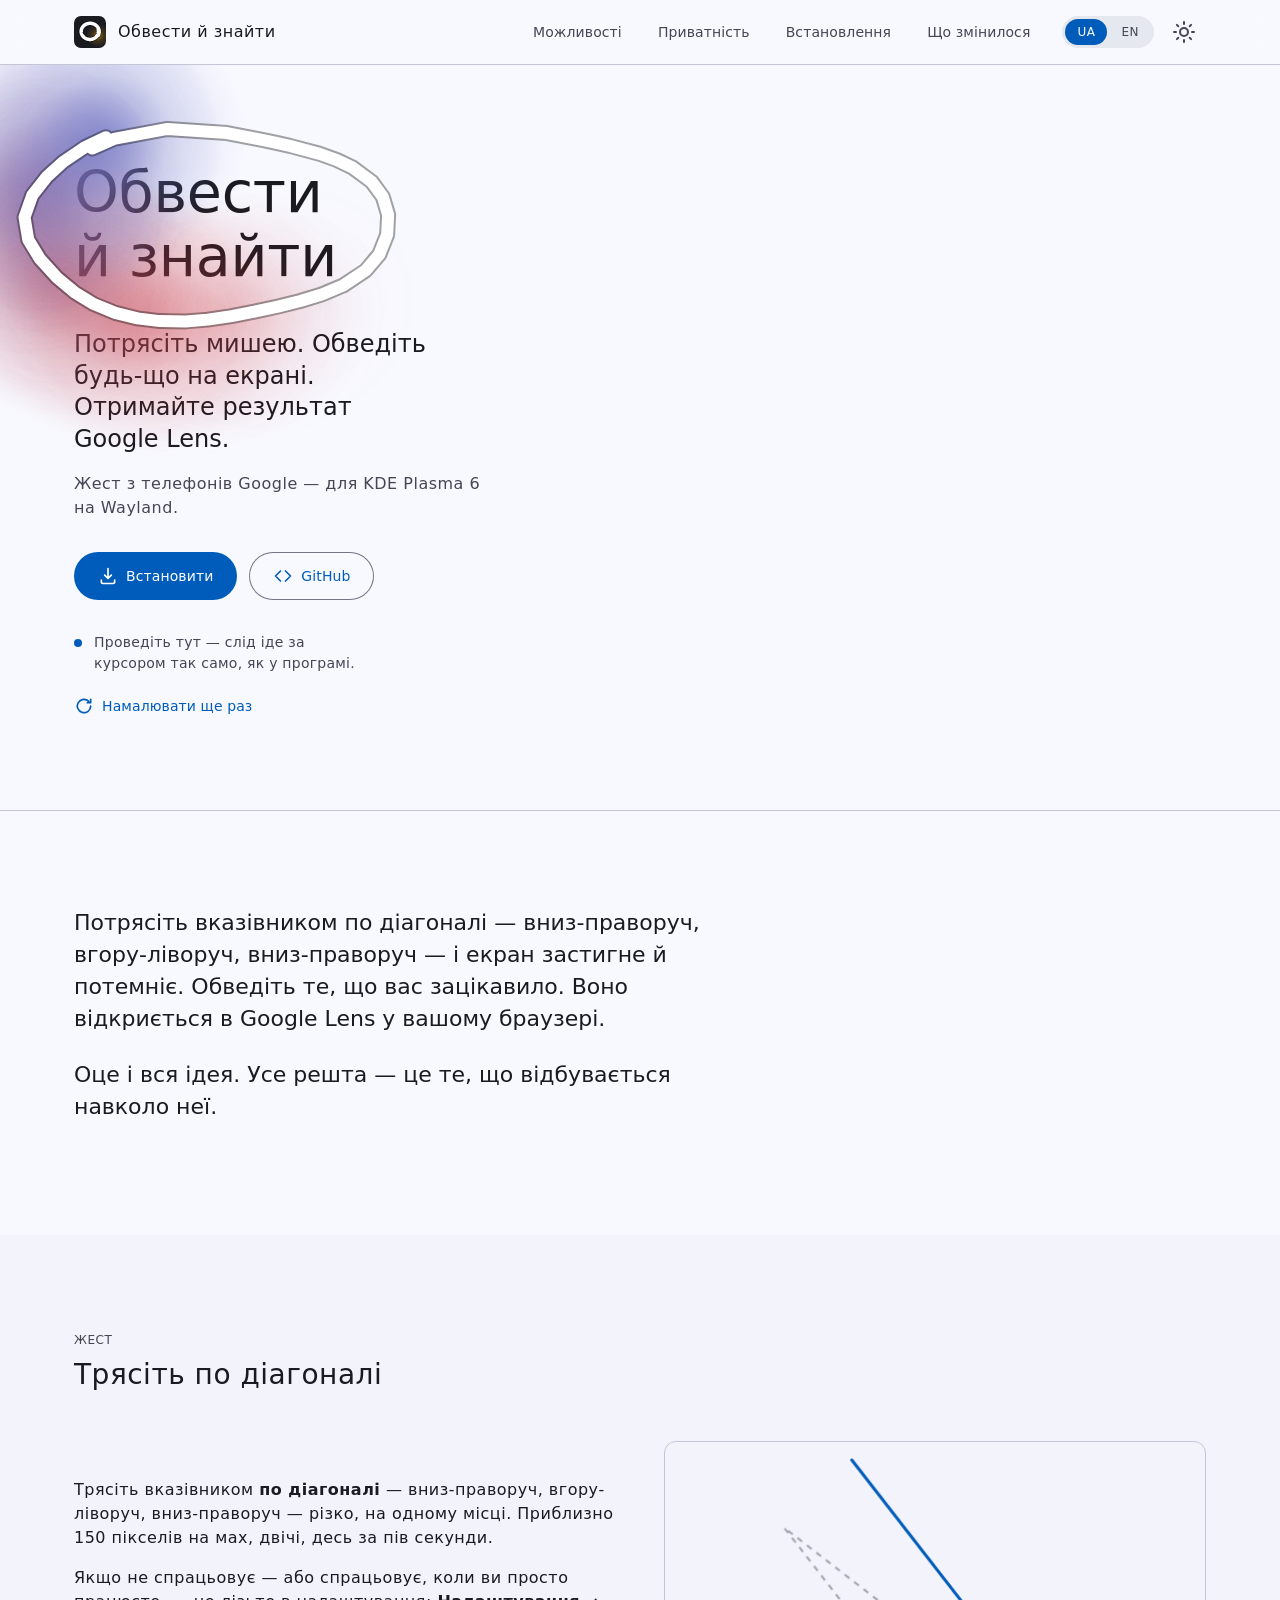
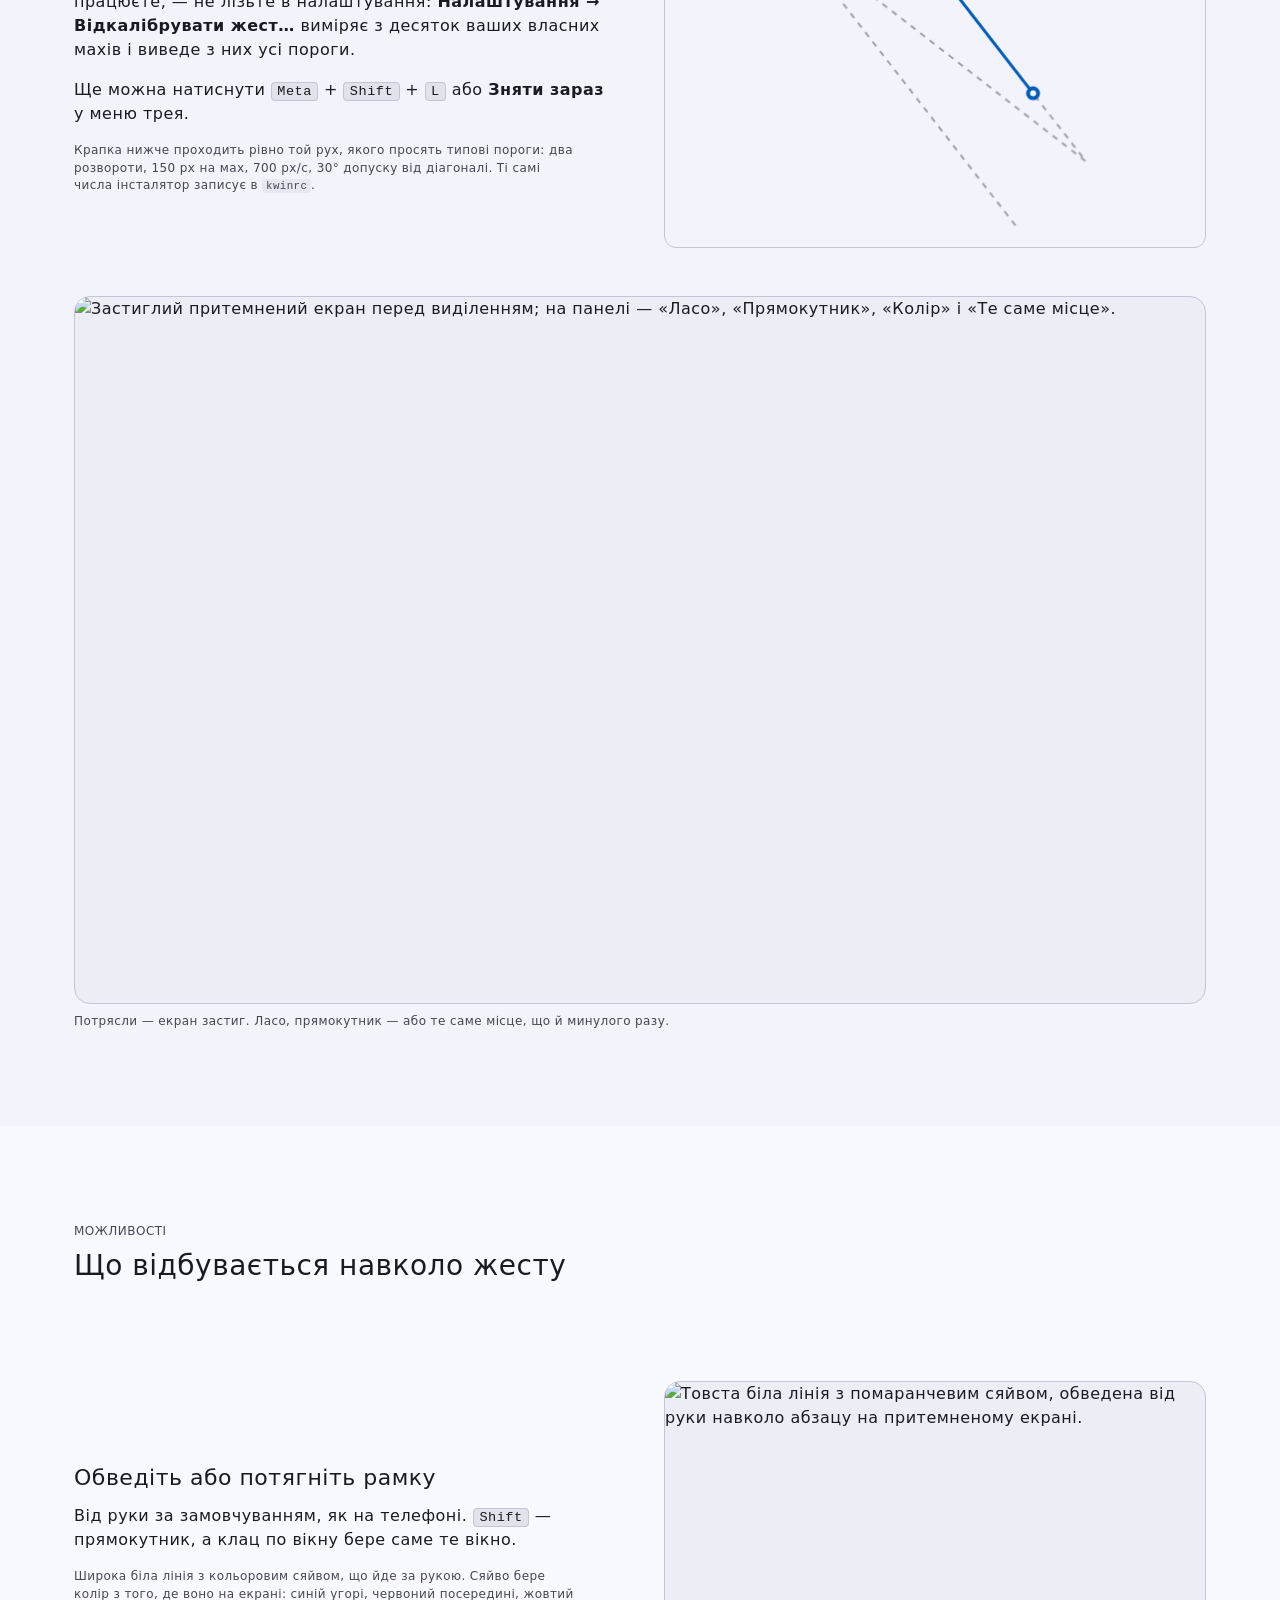
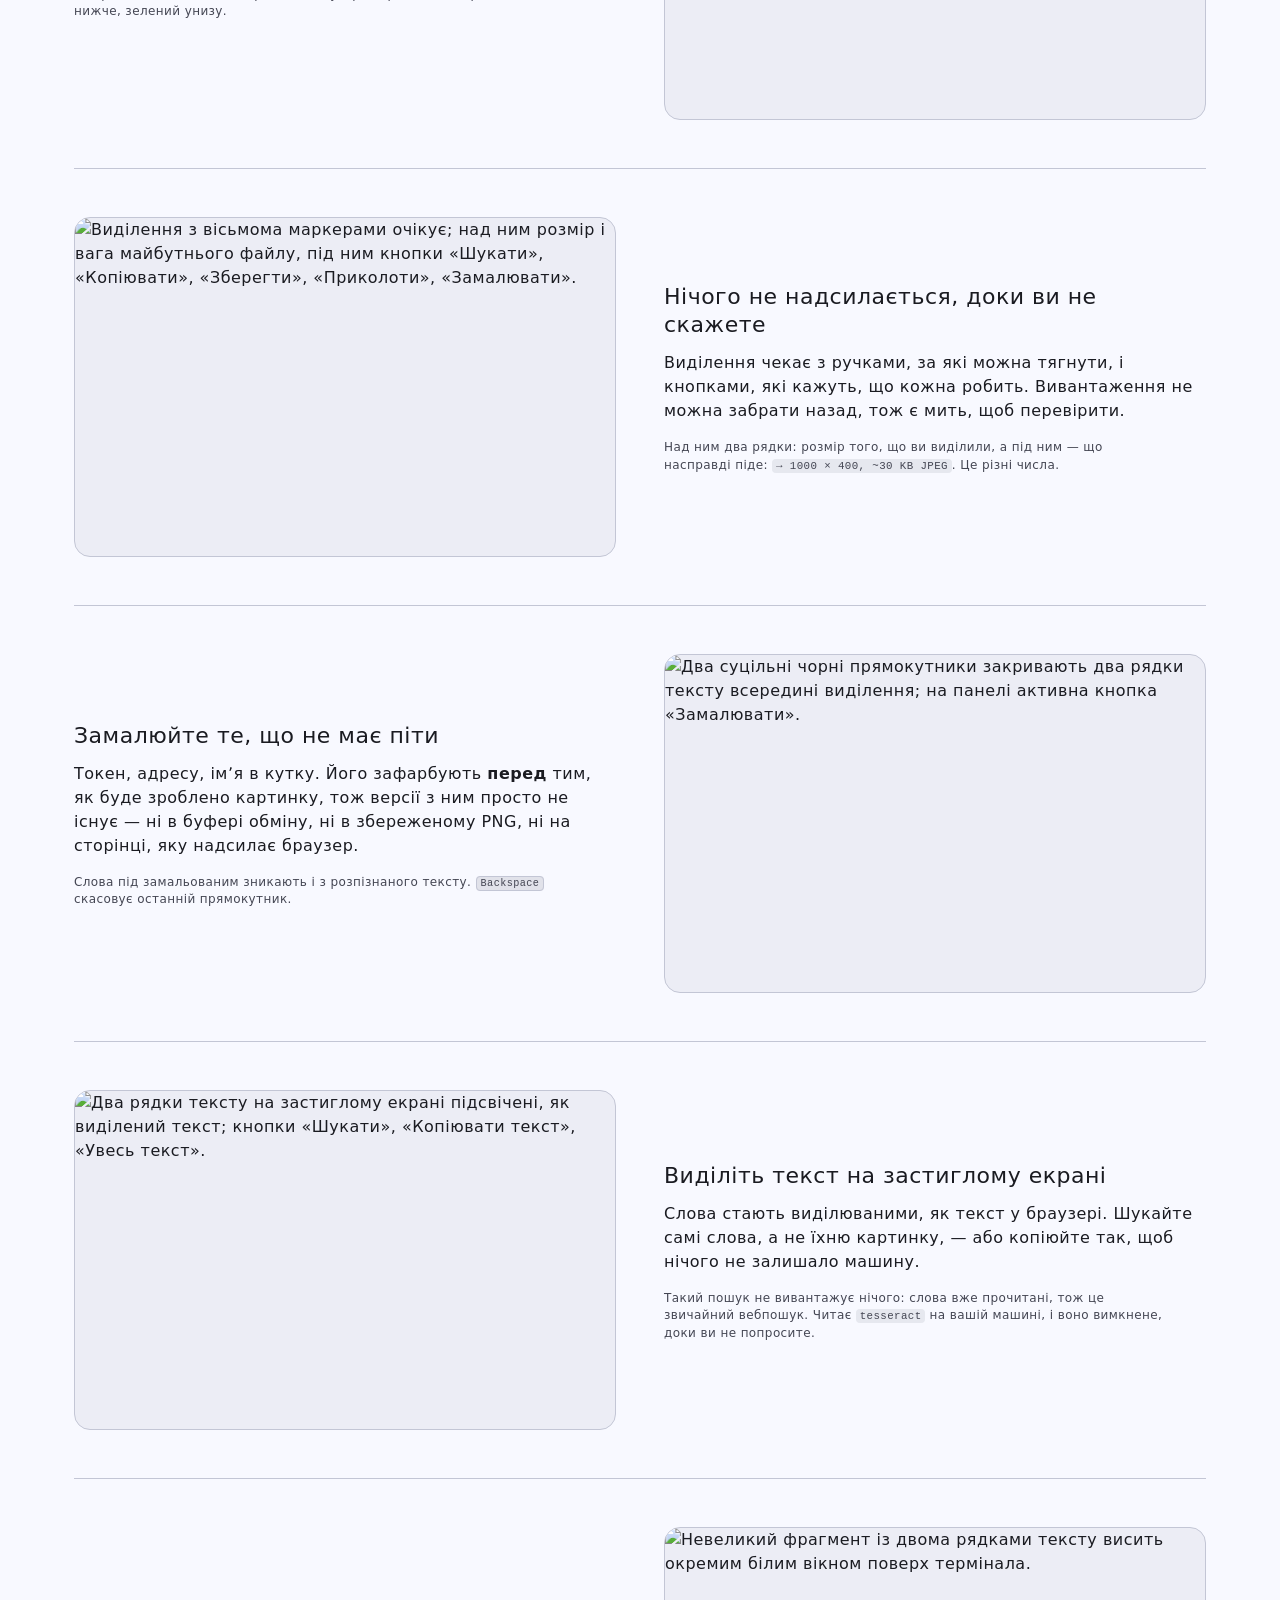
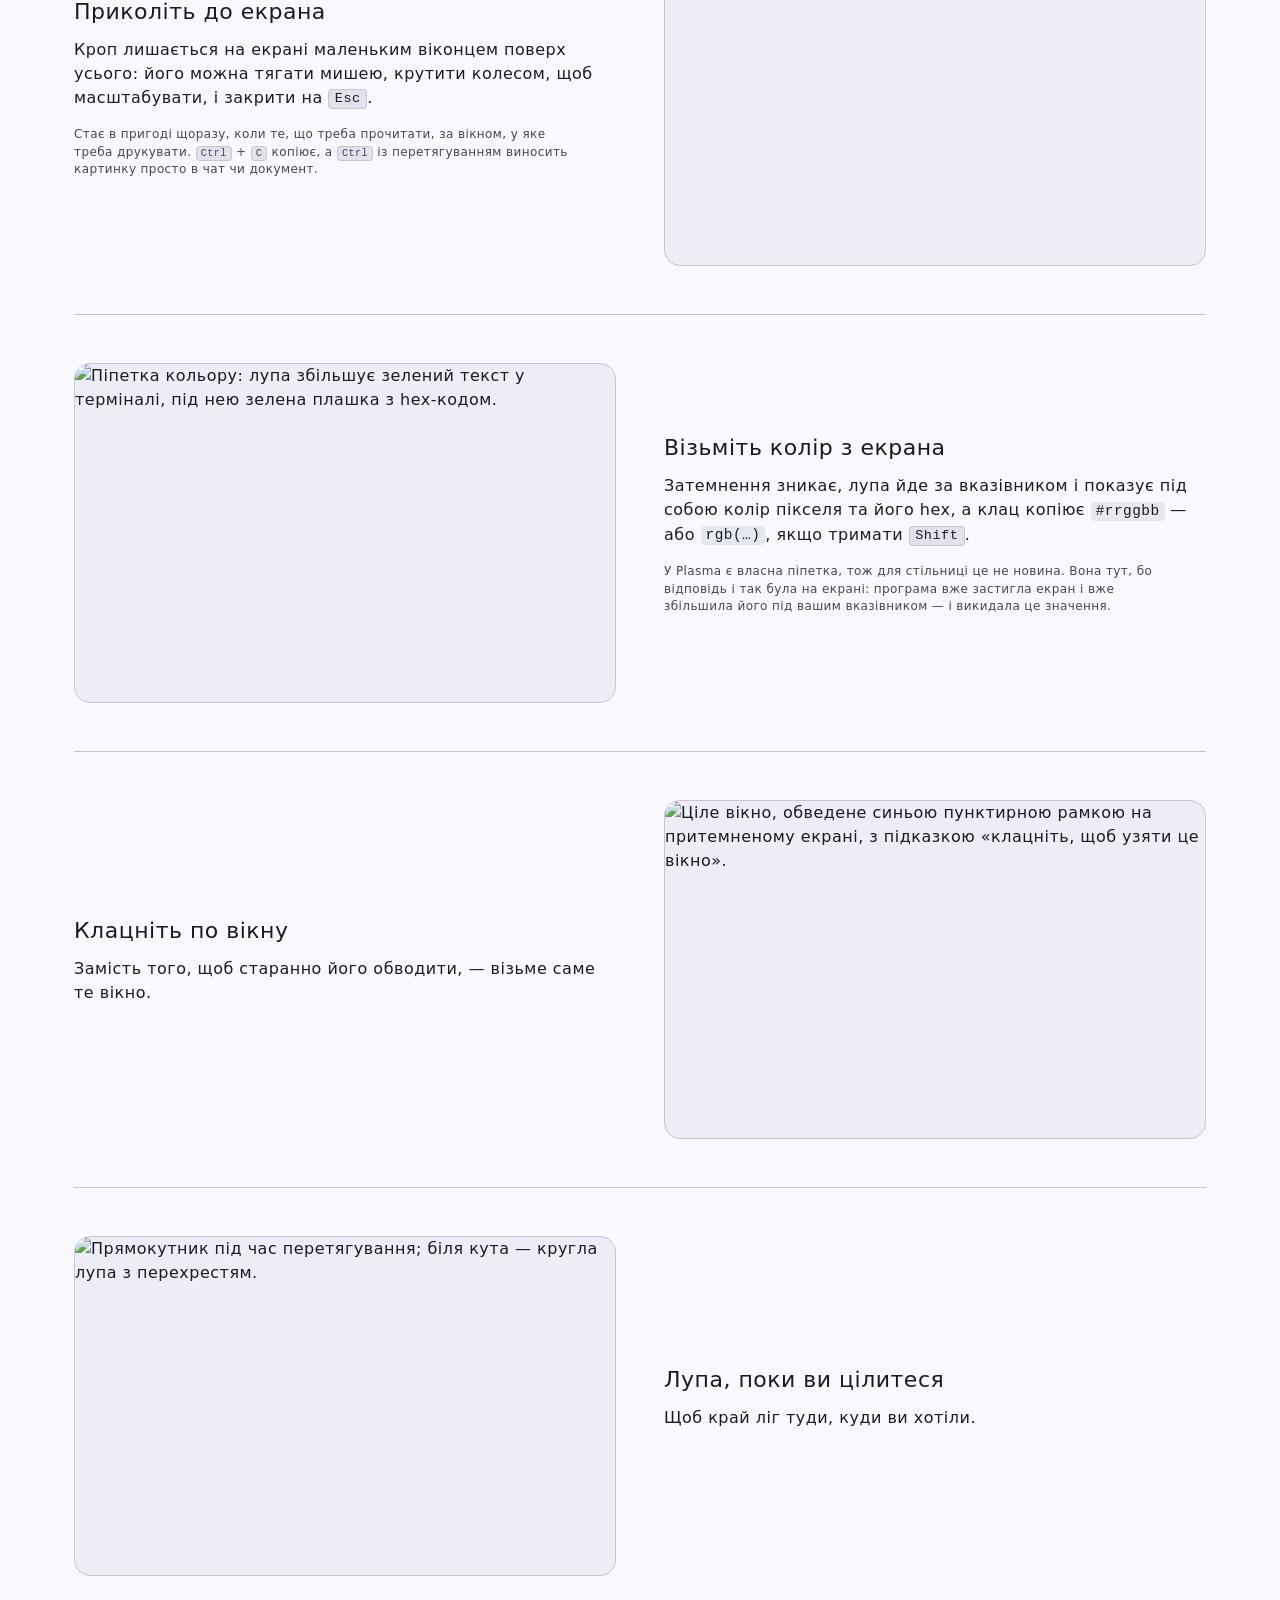
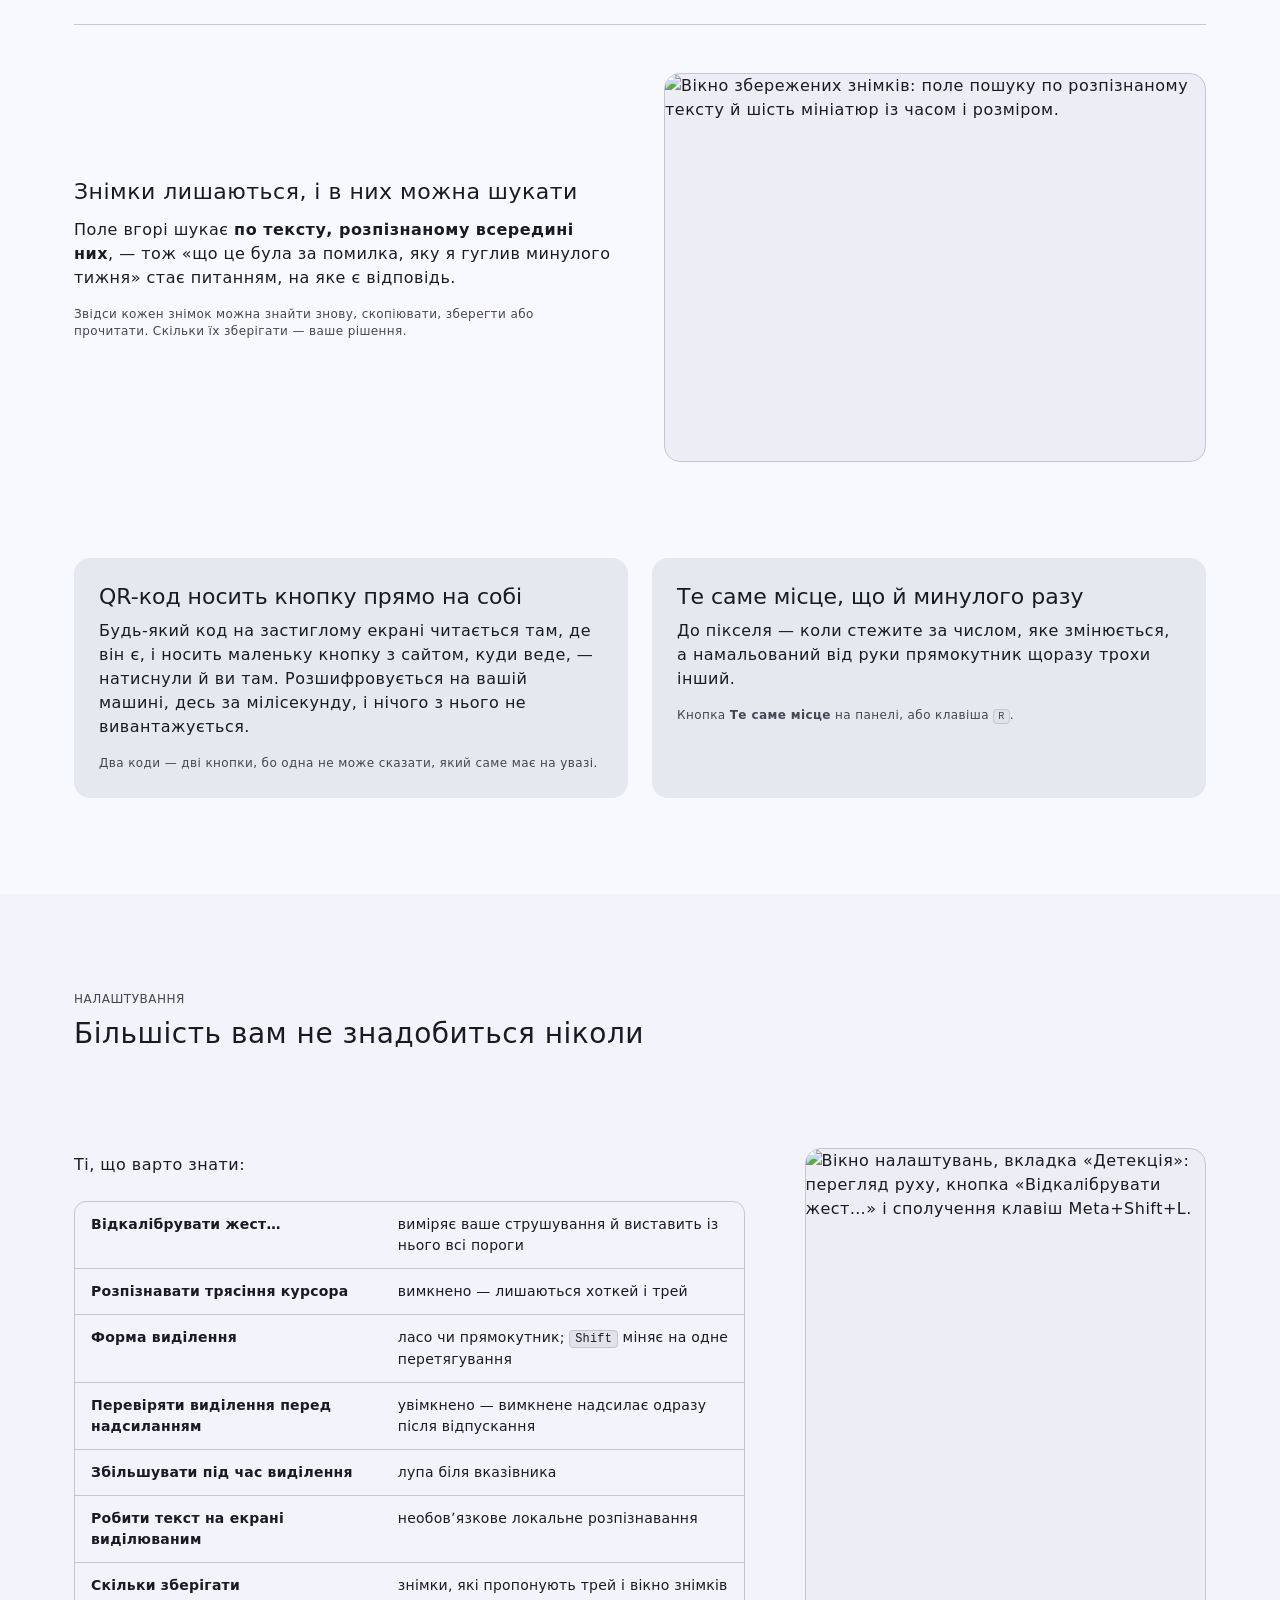
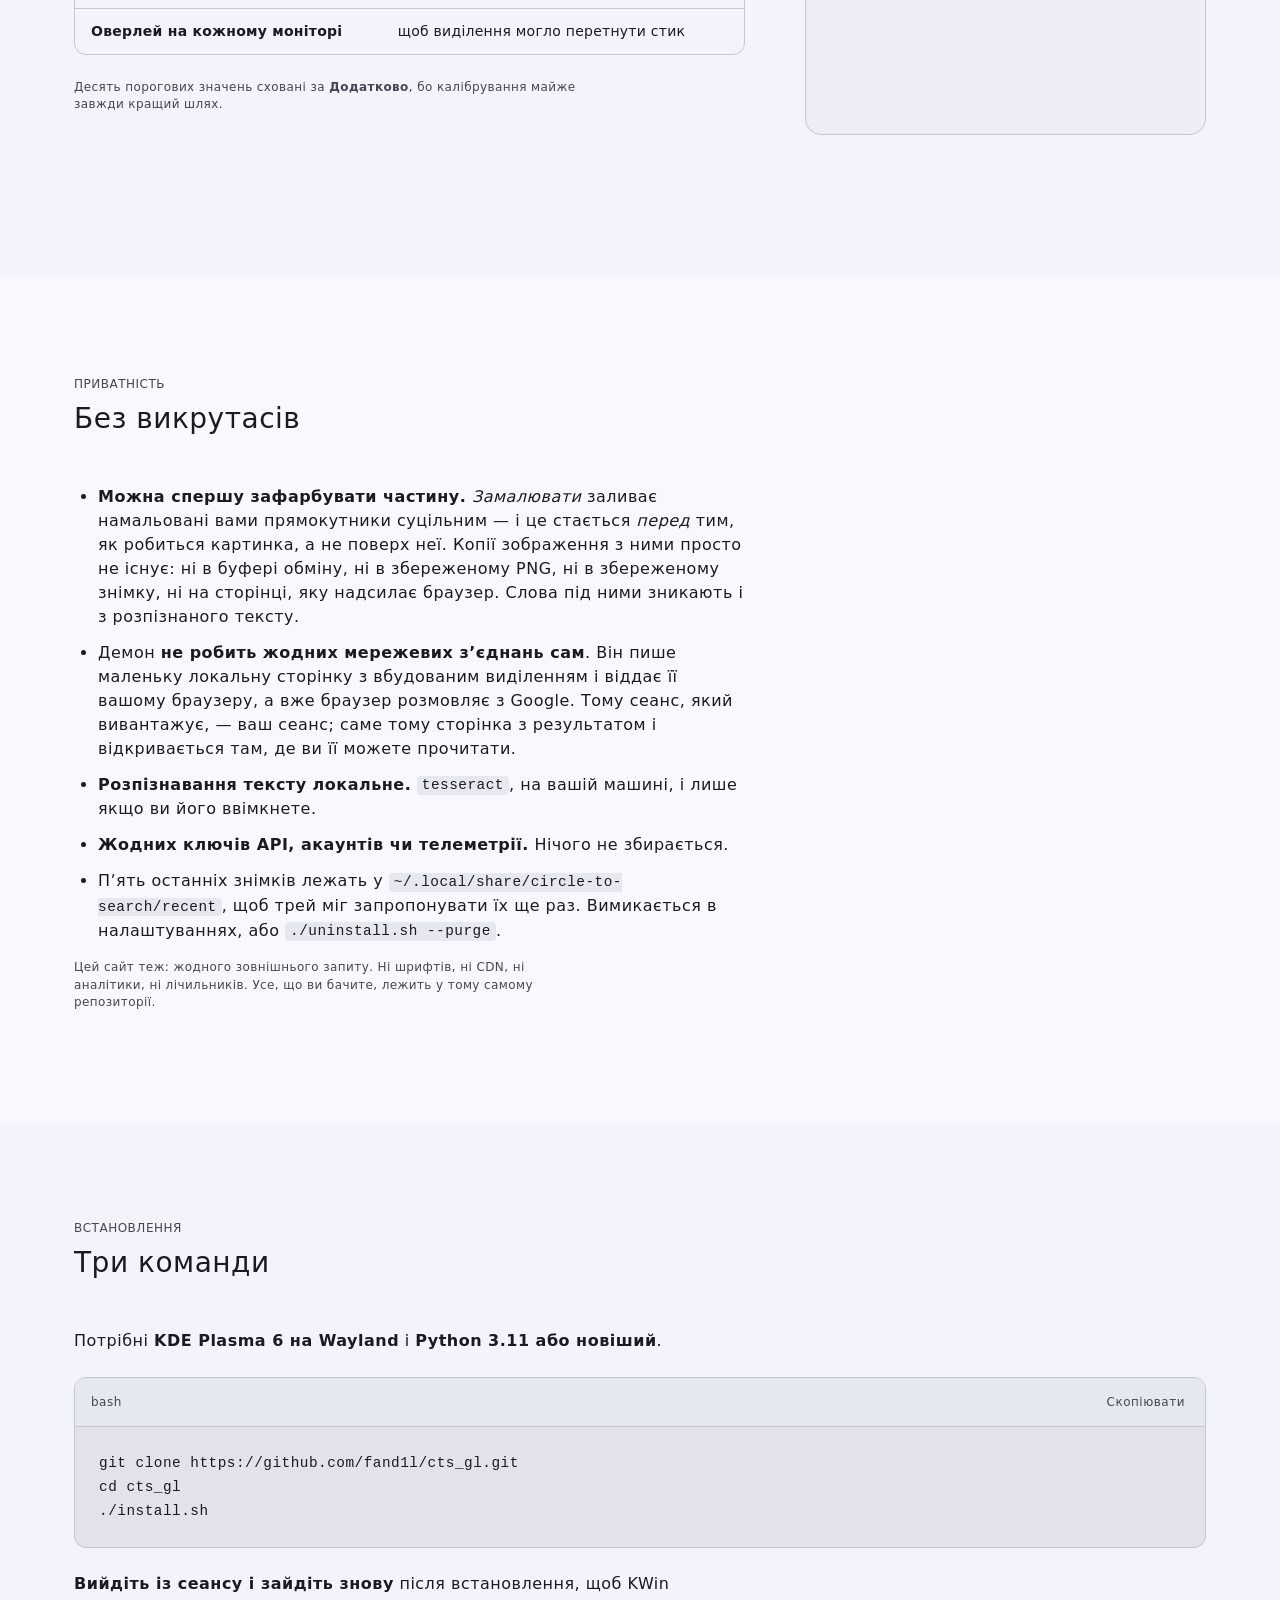
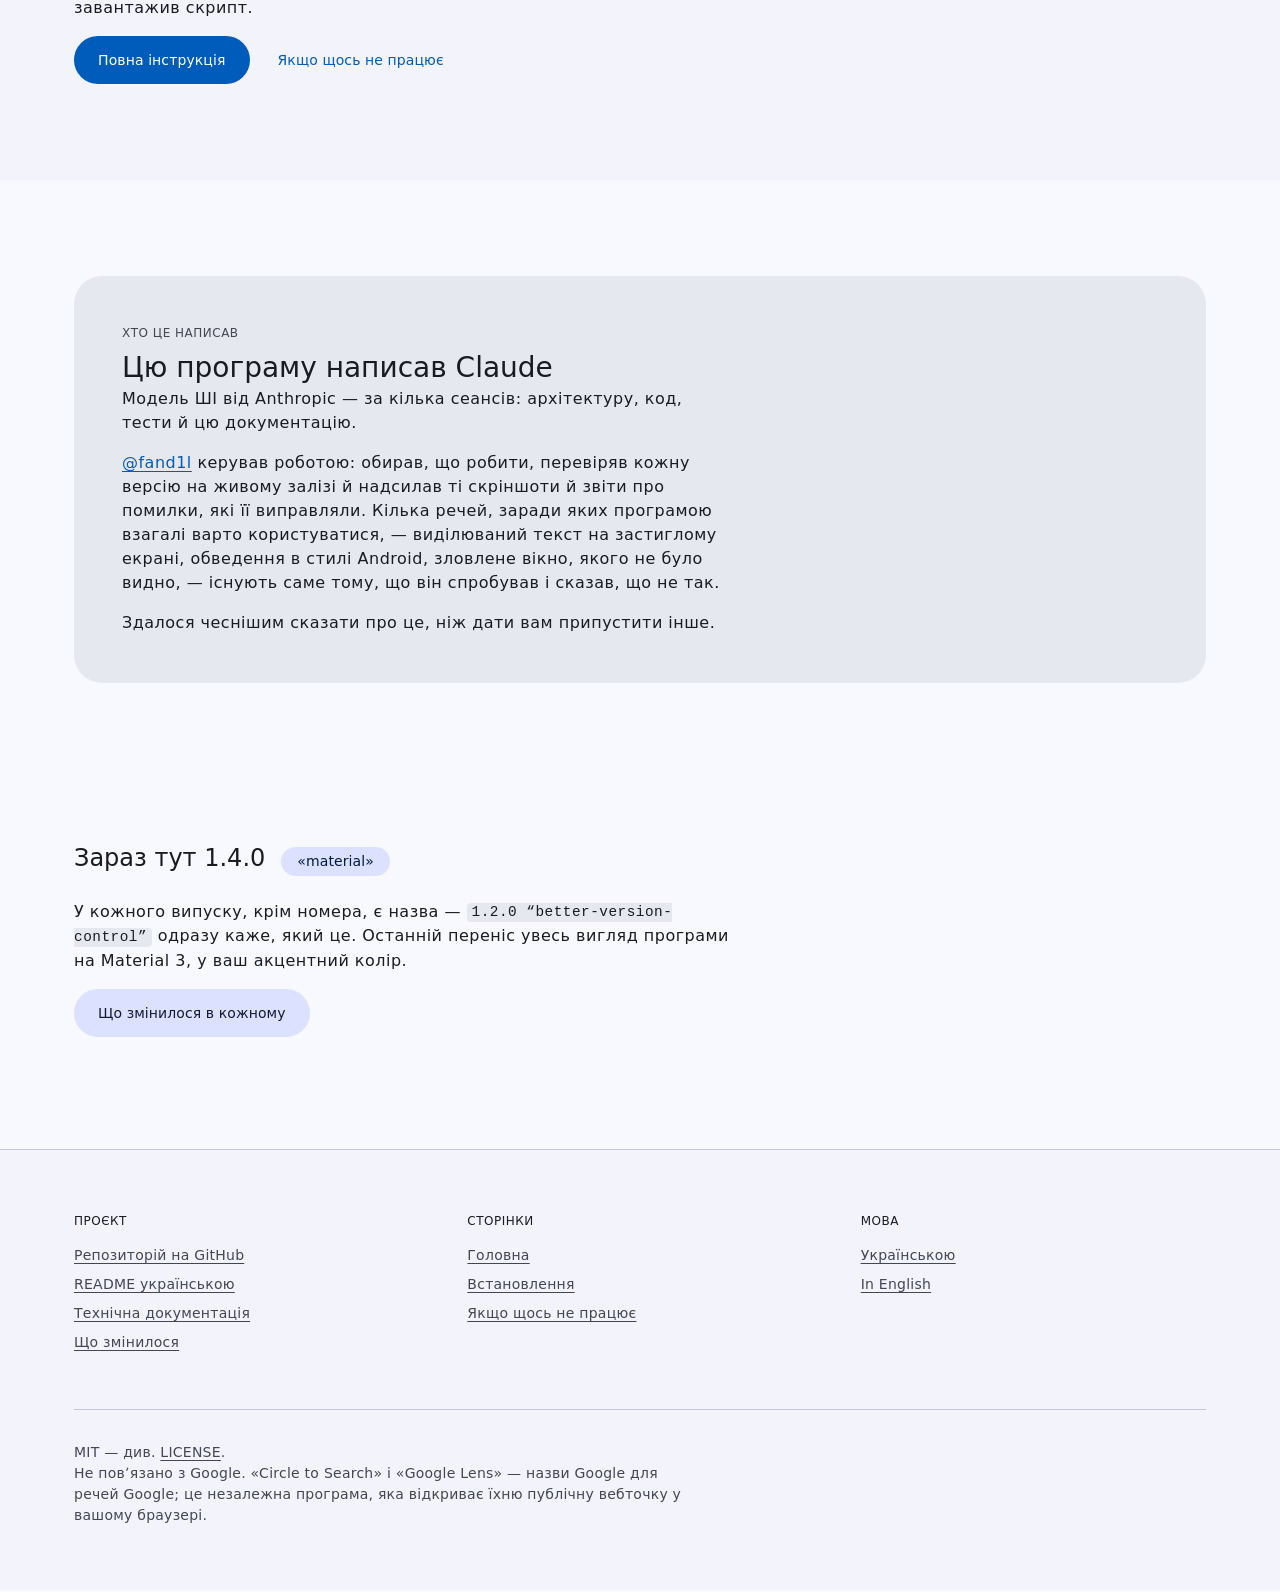
==== commit 1fdbd7e9: "Five things the site was quietly worse for **The stroke ran once and was gone.**  Arrive mid-scroll," ====
--- a/site/index.html
+++ b/site/index.html
@@ -1,62 +1,40 @@
 <!doctype html>
-<!-- One page, two languages.  Every sentence on it comes out of i18n/en_US.json
-     or i18n/uk_UA.json through js/i18n.js; the only English written here is in
-     the <head>, where it is read by scrapers that do not run scripts, and
-     tools/check-site.py holds those few lines to exactly what en_US.json says.
-     Nothing else in this file is prose. -->
-<html lang="en" data-lang="en_US" prefix="og: https://ogp.me/ns#">
+<html lang="uk" prefix="og: https://ogp.me/ns#">
 <head>
 <meta charset="utf-8">
 <meta name="viewport" content="width=device-width, initial-scale=1">
-<title data-i18n="index.meta.title">Circle to Search — the Google Lens gesture for KDE Plasma 6</title>
-<meta name="description" data-i18n-attr="content: index.meta.description" content="Shake the mouse. Circle anything on your screen. Get a Google Lens result. Google’s phone gesture, for KDE Plasma 6 on Wayland.">
+<title>Обвести й знайти — жест Google Lens для KDE Plasma 6</title>
+<meta name="description" content="Потрясіть мишею. Обведіть будь-що на екрані. Отримайте результат Google Lens. Жест з телефонів Google — для KDE Plasma 6 на Wayland.">
 <link rel="canonical" href="index.html">
+<link rel="alternate" hreflang="uk" href="index.html">
+<link rel="alternate" hreflang="en" href="en/index.html">
 <link rel="icon" href="icon.svg" type="image/svg+xml">
 <link rel="apple-touch-icon" href="icon.png">
 <meta property="og:type" content="website">
-<meta property="og:locale" data-i18n-attr="content: lang.ogLocale" content="en_GB">
-<meta property="og:locale:alternate" data-i18n-attr="content: lang.ogLocaleAlternate" content="uk_UA">
-<meta property="og:title" data-i18n-attr="content: index.meta.ogTitle" content="Circle to Search">
-<meta property="og:description" data-i18n-attr="content: index.meta.ogDescription" content="Shake the mouse. Circle anything on your screen. Get a Google Lens result.">
-<meta property="og:image" data-i18n-attr="content: lang.ogImage" content="og-en.png">
+<meta property="og:locale" content="uk_UA">
+<meta property="og:locale:alternate" content="en_GB">
+<meta property="og:title" content="Обвести й знайти">
+<meta property="og:description" content="Потрясіть мишею. Обведіть будь-що на екрані. Отримайте результат Google Lens.">
+<meta property="og:image" content="og.png">
 <meta property="og:image:width" content="1200">
 <meta property="og:image:height" content="630">
-<meta property="og:image:alt" data-i18n-attr="content: lang.ogImageAlt" content="A white line with a coloured glow circling the words “Circle to Search”.">
+<meta property="og:image:alt" content="Біла лінія з кольоровим сяйвом обводить назву «Обвести й знайти».">
 <meta name="twitter:card" content="summary_large_image">
-<meta name="twitter:title" data-i18n-attr="content: index.meta.ogTitle" content="Circle to Search">
-<meta name="twitter:description" data-i18n-attr="content: index.meta.ogDescription" content="Shake the mouse. Circle anything on your screen. Get a Google Lens result.">
-<meta name="twitter:image" data-i18n-attr="content: lang.ogImage" content="og-en.png">
+<meta name="twitter:title" content="Обвести й знайти">
+<meta name="twitter:description" content="Потрясіть мишею. Обведіть будь-що на екрані. Отримайте результат Google Lens.">
+<meta name="twitter:image" content="og.png">
 <link rel="stylesheet" href="css/site.css">
 <script>
-/* Before the first paint: a dark desktop never gets a white flash, and the
-   language for this tab is settled before anything is asked for.  The fetch
-   is started here rather than in js/i18n.js so it is in flight while the rest
-   of the page is still being parsed. */
+/* Before the first paint, so a dark desktop never gets a white flash. */
 (function () {
-  var root = document.documentElement;
   try {
-    var theme = localStorage.getItem('cts-theme');
-    if (theme === 'dark' || theme === 'light') root.setAttribute('data-theme', theme);
-  } catch (error) {}
-
-  var locale = 'en_US';
-  try {
-    var chosen = sessionStorage.getItem('cts-lang');
-    if (chosen === 'en_US' || chosen === 'uk_UA') locale = chosen;
-  } catch (error) {}
-  root.setAttribute('data-lang', locale);
-  root.setAttribute('data-i18n-pending', '');
-
-  window.CTS = window.CTS || {};
-  try {
-    window.CTS.strings = fetch('i18n/' + locale + '.json').then(function (answer) {
-      if (!answer.ok) throw new Error(answer.status);
-      return answer.json();
-    });
+    var chosen = localStorage.getItem('cts-theme');
+    if (chosen === 'dark' || chosen === 'light') {
+      document.documentElement.setAttribute('data-theme', chosen);
+    }
   } catch (error) {}
 })();
 </script>
-<script src="js/i18n.js" defer></script>
 <script src="js/ramp.js" defer></script>
 <script src="js/md3.js" defer></script>
 <script src="js/stroke.js" defer></script>
@@ -65,36 +43,31 @@
 </head>
 <body>
 
-<a class="skip-link" href="#main" data-i18n="common.skip"></a>
+<a class="skip-link" href="#main">Перейти до вмісту</a>
 
 <header class="topbar">
   <div class="container topbar__inner">
     <a class="brand" href="index.html">
       <img class="brand__mark" src="icon.svg" alt="" width="32" height="32">
-      <span data-i18n="common.brand"></span>
+      <span>Обвести й знайти</span>
     </a>
-    <nav data-i18n-attr="aria-label: common.nav.aria">
+    <nav aria-label="Розділи сайту">
       <ul class="nav label-large">
-        <li><a href="#features" data-i18n="common.nav.features"></a></li>
-        <li><a href="#privacy" data-i18n="common.nav.privacy"></a></li>
-        <li><a href="install.html" data-i18n="common.nav.install"></a></li>
-        <li><a href="changes.html" data-i18n="common.nav.changes"></a></li>
+        <li><a href="#features">Можливості</a></li>
+        <li><a href="#privacy">Приватність</a></li>
+        <li><a href="install.html">Встановлення</a></li>
+        <li><a href="changes.html">Що змінилося</a></li>
       </ul>
     </nav>
     <div class="topbar__tools">
-      <div class="langswitch" role="group" data-i18n-attr="aria-label: common.lang.aria">
-        <button type="button" data-switch-lang="uk_UA" lang="uk"
-                data-i18n="common.lang.ukShort"
-                data-i18n-attr="aria-label: common.lang.ukName"></button>
-        <button type="button" data-switch-lang="en_US" lang="en"
-                data-i18n="common.lang.enShort"
-                data-i18n-attr="aria-label: common.lang.enName"></button>
+      <div class="langswitch">
+        <a href="index.html" aria-current="true" lang="uk" hreflang="uk">UA</a>
+        <a href="en/index.html" lang="en" hreflang="en">EN</a>
       </div>
       <button class="iconbutton" type="button" data-theme-toggle hidden
-              aria-pressed="false"
-              data-i18n-attr="aria-label: common.theme.aria;
-                              data-label-dark: common.theme.toDark;
-                              data-label-light: common.theme.toLight">
+              aria-pressed="false" aria-label="Перемкнути тему"
+              data-label-dark="Увімкнути темну тему"
+              data-label-light="Увімкнути світлу тему">
         <svg class="iconbutton__sun" viewBox="0 0 24 24" fill="none" stroke="currentColor" stroke-width="2" stroke-linecap="round" aria-hidden="true"><circle cx="12" cy="12" r="4"/><path d="M12 2v2M12 20v2M2 12h2M20 12h2M4.9 4.9l1.4 1.4M17.7 17.7l1.4 1.4M19.1 4.9l-1.4 1.4M6.3 17.7l-1.4 1.4"/></svg>
         <svg class="iconbutton__moon" viewBox="0 0 24 24" fill="none" stroke="currentColor" stroke-width="2" stroke-linecap="round" stroke-linejoin="round" aria-hidden="true"><path d="M20 14.5A8.5 8.5 0 1 1 9.5 4a7 7 0 0 0 10.5 10.5z"/></svg>
       </button>
@@ -108,54 +81,57 @@
     <canvas class="hero__canvas" data-hero-canvas aria-hidden="true"></canvas>
     <div class="container hero__inner">
       <div class="hero__content">
-        <h1 class="display-large hero__title" id="hero-title" data-i18n="index.hero.title"></h1>
-        <p class="headline-small hero__tagline" data-i18n="index.hero.tagline"></p>
-        <p class="body-large hero__sub" data-i18n="index.hero.sub"></p>
+        <h1 class="display-large hero__title" id="hero-title">Обвести й&nbsp;знайти</h1>
+        <p class="headline-small hero__tagline">Потрясіть мишею. Обведіть будь-що на екрані. Отримайте результат Google&nbsp;Lens.</p>
+        <p class="body-large hero__sub">Жест з телефонів Google — для KDE&nbsp;Plasma&nbsp;6 на Wayland.</p>
         <div class="actions">
           <a class="btn btn--filled" href="install.html">
             <svg viewBox="0 0 24 24" fill="none" stroke="currentColor" stroke-width="2" stroke-linecap="round" stroke-linejoin="round" aria-hidden="true"><path d="M12 3v12m0 0 4-4m-4 4-4-4"/><path d="M4 17v2a2 2 0 0 0 2 2h12a2 2 0 0 0 2-2v-2"/></svg>
-            <span data-i18n="index.hero.install"></span>
+            Встановити
           </a>
           <a class="btn btn--outlined" href="https://github.com/fand1l/cts_gl">
             <svg viewBox="0 0 24 24" fill="none" stroke="currentColor" stroke-width="2" stroke-linecap="round" stroke-linejoin="round" aria-hidden="true"><path d="m9 18-6-6 6-6M15 6l6 6-6 6"/></svg>
-            <span>GitHub</span>
+            GitHub
           </a>
         </div>
-        <p class="body-medium hero__hint" data-hero-hint hidden data-i18n="index.hero.hint"></p>
+        <p class="body-medium hero__hint" data-hero-hint hidden>Проведіть тут — слід іде за курсором так само, як у програмі.</p>
+        <button class="btn btn--text hero__replay" type="button" data-hero-replay hidden>
+          <svg viewBox="0 0 24 24" fill="none" stroke="currentColor" stroke-width="2" stroke-linecap="round" stroke-linejoin="round" aria-hidden="true"><path d="M20 12a8 8 0 1 1-2.3-5.6"/><path d="M20 4v4h-4"/></svg>
+          Намалювати ще раз
+        </button>
       </div>
     </div>
   </section>
 
   <section class="section" id="what">
     <div class="container">
-      <h2 class="visually-hidden" data-i18n="index.what.heading"></h2>
-      <p class="lede" data-i18n="index.what.first"></p>
-      <p class="lede" data-i18n="index.what.second"></p>
+      <h2 class="visually-hidden">Що воно робить</h2>
+      <p class="lede">Потрясіть вказівником по діагоналі — вниз-праворуч, вгору-ліворуч, вниз-праворуч — і екран застигне й потемніє. Обведіть те, що вас зацікавило. Воно відкриється в Google Lens у вашому браузері.</p>
+      <p class="lede">Оце і вся ідея. Усе решта — це те, що відбувається навколо неї.</p>
     </div>
   </section>
 
   <section class="section section--tinted" id="gesture">
     <div class="container">
       <div class="section__head">
-        <span class="eyebrow" data-i18n="index.gesture.eyebrow"></span>
-        <h2 data-i18n="index.gesture.heading"></h2>
+        <span class="eyebrow">Жест</span>
+        <h2>Трясіть по діагоналі</h2>
       </div>
       <div class="gesture">
         <div>
-          <p data-i18n="index.gesture.how"></p>
-          <p data-i18n="index.gesture.calibrate"></p>
-          <p data-i18n="index.gesture.shortcut"></p>
-          <p class="supporting" data-i18n="index.gesture.numbers"></p>
+          <p>Трясіть вказівником <strong>по діагоналі</strong> — вниз-праворуч, вгору-ліворуч, вниз-праворуч — різко, на одному місці. Приблизно 150 пікселів на мах, двічі, десь за пів секунди.</p>
+          <p>Якщо не спрацьовує — або спрацьовує, коли ви просто працюєте, — не лізьте в налаштування: <strong>Налаштування → Відкалібрувати жест…</strong> виміряє з десяток ваших власних махів і виведе з них усі пороги.</p>
+          <p>Ще можна натиснути <span class="kbd">Meta</span>&nbsp;+&nbsp;<span class="kbd">Shift</span>&nbsp;+&nbsp;<span class="kbd">L</span> або <strong>Зняти зараз</strong> у меню трея.</p>
+          <p class="supporting">Крапка нижче проходить рівно той рух, якого просять типові пороги: два розвороти, 150&nbsp;px на мах, 700&nbsp;px/с, 30° допуску від діагоналі. Ті самі числа інсталятор записує в <code>kwinrc</code>.</p>
         </div>
         <div>
-          <canvas class="gesture__panel" data-gesture-canvas width="520" height="260" role="img"
-                  data-i18n-attr="aria-label: index.gesture.diagram"></canvas>
+          <canvas class="gesture__panel" data-gesture-canvas width="520" height="260" role="img" aria-label="Схема руху: три махи по діагоналі — вниз-праворуч, вгору-ліворуч, вниз-праворуч"></canvas>
         </div>
       </div>
       <figure class="feature__figure" style="margin-top: var(--space-6)">
-        <img width="1440" height="900" loading="lazy" decoding="async"
-             data-i18n-attr="src: index.gesture.shot.src; alt: index.gesture.shot.alt">
-        <figcaption data-i18n="index.gesture.shot.caption"></figcaption>
+        <img src="images/overlay-start-uk.png" width="1440" height="900" loading="lazy" decoding="async"
+             alt="Застиглий притемнений екран перед виділенням; на панелі — «Ласо», «Прямокутник», «Колір» і «Те саме місце».">
+        <figcaption>Потрясли — екран застиг. Ласо, прямокутник — або те саме місце, що й минулого разу.</figcaption>
       </figure>
     </div>
   </section>
@@ -163,126 +139,126 @@
   <section class="section" id="features">
     <div class="container">
       <div class="section__head">
-        <span class="eyebrow" data-i18n="index.features.eyebrow"></span>
-        <h2 data-i18n="index.features.heading"></h2>
+        <span class="eyebrow">Можливості</span>
+        <h2>Що відбувається навколо жесту</h2>
       </div>
 
       <div class="feature">
         <div class="feature__body">
-          <h3 data-i18n="index.features.draw.heading"></h3>
-          <p data-i18n="index.features.draw.body"></p>
-          <p class="supporting" data-i18n="index.features.draw.supporting"></p>
-        </div>
-        <figure class="feature__figure">
-          <img width="1440" height="900" decoding="async"
-               data-i18n-attr="src: index.features.draw.shot.src; alt: index.features.draw.shot.alt">
+          <h3>Обведіть або потягніть рамку</h3>
+          <p>Від руки за замовчуванням, як на телефоні. <span class="kbd">Shift</span> — прямокутник, а клац по вікну бере саме те вікно.</p>
+          <p class="supporting">Широка біла лінія з кольоровим сяйвом, що йде за рукою. Сяйво бере колір з того, де воно на екрані: синій угорі, червоний посередині, жовтий нижче, зелений унизу.</p>
+        </div>
+        <figure class="feature__figure">
+          <img src="images/overlay-drawing-uk.png" width="1440" height="900" decoding="async"
+               alt="Товста біла лінія з помаранчевим сяйвом, обведена від руки навколо абзацу на притемненому екрані.">
         </figure>
       </div>
 
       <div class="feature feature--flip">
         <div class="feature__body">
-          <h3 data-i18n="index.features.confirm.heading"></h3>
-          <p data-i18n="index.features.confirm.body"></p>
-          <p class="supporting" data-i18n="index.features.confirm.supporting"></p>
-        </div>
-        <figure class="feature__figure">
-          <img width="1440" height="900" loading="lazy" decoding="async"
-               data-i18n-attr="src: index.features.confirm.shot.src; alt: index.features.confirm.shot.alt">
+          <h3>Нічого не надсилається, доки ви не скажете</h3>
+          <p>Виділення чекає з ручками, за які можна тягнути, і кнопками, які кажуть, що кожна робить. Вивантаження не можна забрати назад, тож є мить, щоб перевірити.</p>
+          <p class="supporting">Над ним два рядки: розмір того, що ви виділили, а під ним — що насправді піде: <code>→ 1000 × 400, ~30 KB JPEG</code>. Це різні числа.</p>
+        </div>
+        <figure class="feature__figure">
+          <img src="images/overlay-actions-uk.png" width="1440" height="900" loading="lazy" decoding="async"
+               alt="Виділення з вісьмома маркерами очікує; над ним розмір і вага майбутнього файлу, під ним кнопки «Шукати», «Копіювати», «Зберегти», «Приколоти», «Замалювати».">
         </figure>
       </div>
 
       <div class="feature">
         <div class="feature__body">
-          <h3 data-i18n="index.features.redact.heading"></h3>
-          <p data-i18n="index.features.redact.body"></p>
-          <p class="supporting" data-i18n="index.features.redact.supporting"></p>
-        </div>
-        <figure class="feature__figure">
-          <img width="1440" height="900" loading="lazy" decoding="async"
-               data-i18n-attr="src: index.features.redact.shot.src; alt: index.features.redact.shot.alt">
+          <h3>Замалюйте те, що не має піти</h3>
+          <p>Токен, адресу, імʼя в кутку. Його зафарбують <strong>перед</strong> тим, як буде зроблено картинку, тож версії з ним просто не існує — ні в буфері обміну, ні в збереженому PNG, ні на сторінці, яку надсилає браузер.</p>
+          <p class="supporting">Слова під замальованим зникають і з розпізнаного тексту. <span class="kbd">Backspace</span> скасовує останній прямокутник.</p>
+        </div>
+        <figure class="feature__figure">
+          <img src="images/overlay-redact-uk.png" width="1440" height="900" loading="lazy" decoding="async"
+               alt="Два суцільні чорні прямокутники закривають два рядки тексту всередині виділення; на панелі активна кнопка «Замалювати».">
         </figure>
       </div>
 
       <div class="feature feature--flip">
         <div class="feature__body">
-          <h3 data-i18n="index.features.text.heading"></h3>
-          <p data-i18n="index.features.text.body"></p>
-          <p class="supporting" data-i18n="index.features.text.supporting"></p>
-        </div>
-        <figure class="feature__figure">
-          <img width="1440" height="900" loading="lazy" decoding="async"
-               data-i18n-attr="src: index.features.text.shot.src; alt: index.features.text.shot.alt">
+          <h3>Виділіть текст на застиглому екрані</h3>
+          <p>Слова стають виділюваними, як текст у браузері. Шукайте самі слова, а не їхню картинку, — або копіюйте так, щоб нічого не залишало машину.</p>
+          <p class="supporting">Такий пошук не вивантажує нічого: слова вже прочитані, тож це звичайний вебпошук. Читає <code>tesseract</code> на вашій машині, і воно вимкнене, доки ви не попросите.</p>
+        </div>
+        <figure class="feature__figure">
+          <img src="images/overlay-text-uk.png" width="1440" height="900" loading="lazy" decoding="async"
+               alt="Два рядки тексту на застиглому екрані підсвічені, як виділений текст; кнопки «Шукати», «Копіювати текст», «Увесь текст».">
         </figure>
       </div>
 
       <div class="feature">
         <div class="feature__body">
-          <h3 data-i18n="index.features.pin.heading"></h3>
-          <p data-i18n="index.features.pin.body"></p>
-          <p class="supporting" data-i18n="index.features.pin.supporting"></p>
-        </div>
-        <figure class="feature__figure">
-          <img width="1440" height="900" loading="lazy" decoding="async"
-               data-i18n-attr="src: index.features.pin.shot.src; alt: index.features.pin.shot.alt">
+          <h3>Приколіть до екрана</h3>
+          <p>Кроп лишається на екрані маленьким віконцем поверх усього: його можна тягати мишею, крутити колесом, щоб масштабувати, і закрити на <span class="kbd">Esc</span>.</p>
+          <p class="supporting">Стає в пригоді щоразу, коли те, що треба прочитати, за вікном, у яке треба друкувати. <span class="kbd">Ctrl</span>&nbsp;+&nbsp;<span class="kbd">C</span> копіює, а <span class="kbd">Ctrl</span> із перетягуванням виносить картинку просто в чат чи документ.</p>
+        </div>
+        <figure class="feature__figure">
+          <img src="images/pinned-uk.png" width="1440" height="900" loading="lazy" decoding="async"
+               alt="Невеликий фрагмент із двома рядками тексту висить окремим білим вікном поверх термінала.">
         </figure>
       </div>
 
       <div class="feature feature--flip">
         <div class="feature__body">
-          <h3 data-i18n="index.features.colour.heading"></h3>
-          <p data-i18n="index.features.colour.body"></p>
-          <p class="supporting" data-i18n="index.features.colour.supporting"></p>
-        </div>
-        <figure class="feature__figure">
-          <img width="1440" height="900" loading="lazy" decoding="async"
-               data-i18n-attr="src: index.features.colour.shot.src; alt: index.features.colour.shot.alt">
+          <h3>Візьміть колір з екрана</h3>
+          <p>Затемнення зникає, лупа йде за вказівником і показує під собою колір пікселя та його hex, а клац копіює <code>#rrggbb</code> — або <code>rgb(…)</code>, якщо тримати <span class="kbd">Shift</span>.</p>
+          <p class="supporting">У Plasma є власна піпетка, тож для стільниці це не новина. Вона тут, бо відповідь і так була на екрані: програма вже застигла екран і вже збільшила його під вашим вказівником — і викидала це значення.</p>
+        </div>
+        <figure class="feature__figure">
+          <img src="images/overlay-colour-uk.png" width="1440" height="900" loading="lazy" decoding="async"
+               alt="Піпетка кольору: лупа збільшує зелений текст у терміналі, під нею зелена плашка з hex-кодом.">
         </figure>
       </div>
 
       <div class="feature">
         <div class="feature__body">
-          <h3 data-i18n="index.features.window.heading"></h3>
-          <p data-i18n="index.features.window.body"></p>
-        </div>
-        <figure class="feature__figure">
-          <img width="1440" height="900" loading="lazy" decoding="async"
-               data-i18n-attr="src: index.features.window.shot.src; alt: index.features.window.shot.alt">
+          <h3>Клацніть по вікну</h3>
+          <p>Замість того, щоб старанно його обводити, — візьме саме те вікно.</p>
+        </div>
+        <figure class="feature__figure">
+          <img src="images/overlay-window-uk.png" width="1440" height="900" loading="lazy" decoding="async"
+               alt="Ціле вікно, обведене синьою пунктирною рамкою на притемненому екрані, з підказкою «клацніть, щоб узяти це вікно».">
         </figure>
       </div>
 
       <div class="feature feature--flip">
         <div class="feature__body">
-          <h3 data-i18n="index.features.magnifier.heading"></h3>
-          <p data-i18n="index.features.magnifier.body"></p>
-        </div>
-        <figure class="feature__figure">
-          <img width="1440" height="900" loading="lazy" decoding="async"
-               data-i18n-attr="src: index.features.magnifier.shot.src; alt: index.features.magnifier.shot.alt">
+          <h3>Лупа, поки ви цілитеся</h3>
+          <p>Щоб край ліг туди, куди ви хотіли.</p>
+        </div>
+        <figure class="feature__figure">
+          <img src="images/overlay-magnifier-uk.png" width="1440" height="900" loading="lazy" decoding="async"
+               alt="Прямокутник під час перетягування; біля кута — кругла лупа з перехрестям.">
         </figure>
       </div>
 
       <div class="feature">
         <div class="feature__body">
-          <h3 data-i18n="index.features.captures.heading"></h3>
-          <p data-i18n="index.features.captures.body"></p>
-          <p class="supporting" data-i18n="index.features.captures.supporting"></p>
-        </div>
-        <figure class="feature__figure">
-          <img width="780" height="560" loading="lazy" decoding="async"
-               data-i18n-attr="src: index.features.captures.shot.src; alt: index.features.captures.shot.alt">
+          <h3>Знімки лишаються, і в них можна шукати</h3>
+          <p>Поле вгорі шукає <strong>по тексту, розпізнаному всередині них</strong>, — тож «що це була за помилка, яку я гуглив минулого тижня» стає питанням, на яке є відповідь.</p>
+          <p class="supporting">Звідси кожен знімок можна знайти знову, скопіювати, зберегти або прочитати. Скільки їх зберігати — ваше рішення.</p>
+        </div>
+        <figure class="feature__figure">
+          <img src="images/captures-uk.png" width="780" height="560" loading="lazy" decoding="async"
+               alt="Вікно збережених знімків: поле пошуку по розпізнаному тексту й шість мініатюр із часом і розміром.">
         </figure>
       </div>
 
       <ul class="cards" style="margin-top: var(--space-6)">
         <li class="card card--filled">
-          <h3 class="title-large" data-i18n="index.features.qr.heading"></h3>
-          <p data-i18n="index.features.qr.body"></p>
-          <p class="supporting" data-i18n="index.features.qr.supporting"></p>
+          <h3 class="title-large">QR-код носить кнопку прямо на собі</h3>
+          <p>Будь-який код на застиглому екрані читається там, де він є, і носить маленьку кнопку з сайтом, куди веде, — натиснули й ви там. Розшифровується на вашій машині, десь за мілісекунду, і нічого з нього не вивантажується.</p>
+          <p class="supporting">Два коди — дві кнопки, бо одна не може сказати, який саме має на увазі.</p>
         </li>
         <li class="card card--filled">
-          <h3 class="title-large" data-i18n="index.features.again.heading"></h3>
-          <p data-i18n="index.features.again.body"></p>
-          <p class="supporting" data-i18n="index.features.again.supporting"></p>
+          <h3 class="title-large">Те саме місце, що й минулого разу</h3>
+          <p>До пікселя — коли стежите за числом, яке змінюється, а намальований від руки прямокутник щоразу трохи інший.</p>
+          <p class="supporting">Кнопка <strong>Те саме місце</strong> на панелі, або клавіша <span class="kbd">R</span>.</p>
         </li>
       </ul>
     </div>
@@ -291,34 +267,32 @@
   <section class="section section--tinted" id="settings">
     <div class="container">
       <div class="section__head">
-        <span class="eyebrow" data-i18n="index.settings.eyebrow"></span>
-        <h2 data-i18n="index.settings.heading"></h2>
+        <span class="eyebrow">Налаштування</span>
+        <h2>Більшість вам не знадобиться ніколи</h2>
       </div>
       <div class="feature feature--portrait">
         <div class="feature__body">
-          <p data-i18n="index.settings.lede"></p>
+          <p>Ті, що варто знати:</p>
           <div class="table-wrap">
             <table class="body-medium">
-              <caption class="visually-hidden" data-i18n="index.settings.caption"></caption>
+              <caption class="visually-hidden">Налаштування, які варто знати</caption>
               <tbody>
-                <tr><th scope="row" data-i18n="index.settings.rows.calibrate.name"></th><td data-i18n="index.settings.rows.calibrate.says"></td></tr>
-                <tr><th scope="row" data-i18n="index.settings.rows.detect.name"></th><td data-i18n="index.settings.rows.detect.says"></td></tr>
-                <tr><th scope="row" data-i18n="index.settings.rows.shape.name"></th><td data-i18n="index.settings.rows.shape.says"></td></tr>
-                <tr><th scope="row" data-i18n="index.settings.rows.confirm.name"></th><td data-i18n="index.settings.rows.confirm.says"></td></tr>
-                <tr><th scope="row" data-i18n="index.settings.rows.magnify.name"></th><td data-i18n="index.settings.rows.magnify.says"></td></tr>
-                <tr><th scope="row" data-i18n="index.settings.rows.ocr.name"></th><td data-i18n="index.settings.rows.ocr.says"></td></tr>
-                <tr><th scope="row" data-i18n="index.settings.rows.keep.name"></th><td data-i18n="index.settings.rows.keep.says"></td></tr>
-                <tr><th scope="row" data-i18n="index.settings.rows.monitors.name"></th><td data-i18n="index.settings.rows.monitors.says"></td></tr>
+                <tr><th scope="row">Відкалібрувати жест…</th><td>виміряє ваше струшування й виставить із нього всі пороги</td></tr>
+                <tr><th scope="row">Розпізнавати трясіння курсора</th><td>вимкнено — лишаються хоткей і трей</td></tr>
+                <tr><th scope="row">Форма виділення</th><td>ласо чи прямокутник; <span class="kbd">Shift</span> міняє на одне перетягування</td></tr>
+                <tr><th scope="row">Перевіряти виділення перед надсиланням</th><td>увімкнено — вимкнене надсилає одразу після відпускання</td></tr>
+                <tr><th scope="row">Збільшувати під час виділення</th><td>лупа біля вказівника</td></tr>
+                <tr><th scope="row">Робити текст на екрані виділюваним</th><td>необовʼязкове локальне розпізнавання</td></tr>
+                <tr><th scope="row">Скільки зберігати</th><td>знімки, які пропонують трей і вікно знімків</td></tr>
+                <tr><th scope="row">Оверлей на кожному моніторі</th><td>щоб виділення могло перетнути стик</td></tr>
               </tbody>
             </table>
           </div>
-          <p class="supporting" data-i18n="index.settings.advanced"></p>
-        </div>
-        <figure class="feature__figure">
-          <img width="560" loading="lazy" decoding="async"
-               data-i18n-attr="src: index.settings.shot.src;
-                               height: index.settings.shot.height;
-                               alt: index.settings.shot.alt">
+          <p class="supporting">Десять порогових значень сховані за <strong>Додатково</strong>, бо калібрування майже завжди кращий шлях.</p>
+        </div>
+        <figure class="feature__figure">
+          <img src="images/settings-uk.png" width="560" height="820" loading="lazy" decoding="async"
+               alt="Вікно налаштувань, вкладка «Детекція»: перегляд руху, кнопка «Відкалібрувати жест…» і сполучення клавіш Meta+Shift+L.">
         </figure>
       </div>
     </div>
@@ -327,45 +301,45 @@
   <section class="section" id="privacy">
     <div class="container">
       <div class="section__head">
-        <span class="eyebrow" data-i18n="index.privacy.eyebrow"></span>
-        <h2 data-i18n="index.privacy.heading"></h2>
+        <span class="eyebrow">Приватність</span>
+        <h2>Без викрутасів</h2>
       </div>
       <ul class="bullets body-large">
-        <li data-i18n="index.privacy.redact"></li>
-        <li data-i18n="index.privacy.network"></li>
-        <li data-i18n="index.privacy.ocr"></li>
-        <li data-i18n="index.privacy.telemetry"></li>
-        <li data-i18n="index.privacy.recent"></li>
+        <li><strong>Можна спершу зафарбувати частину.</strong> <em>Замалювати</em> заливає намальовані вами прямокутники суцільним — і це стається <em>перед</em> тим, як робиться картинка, а не поверх неї. Копії зображення з ними просто не існує: ні в буфері обміну, ні в збереженому PNG, ні в збереженому знімку, ні на сторінці, яку надсилає браузер. Слова під ними зникають і з розпізнаного тексту.</li>
+        <li>Демон <strong>не робить жодних мережевих зʼєднань сам</strong>. Він пише маленьку локальну сторінку з вбудованим виділенням і віддає її вашому браузеру, а вже браузер розмовляє з Google. Тому сеанс, який вивантажує, — ваш сеанс; саме тому сторінка з результатом і відкривається там, де ви її можете прочитати.</li>
+        <li><strong>Розпізнавання тексту локальне.</strong> <code>tesseract</code>, на вашій машині, і лише якщо ви його ввімкнете.</li>
+        <li><strong>Жодних ключів API, акаунтів чи телеметрії.</strong> Нічого не збирається.</li>
+        <li>Пʼять останніх знімків лежать у <code>~/.local/share/circle-to-search/recent</code>, щоб трей міг запропонувати їх ще раз. Вимикається в налаштуваннях, або <code>./uninstall.sh --purge</code>.</li>
       </ul>
-      <p class="supporting" data-i18n="index.privacy.site"></p>
+      <p class="supporting">Цей сайт теж: жодного зовнішнього запиту. Ні шрифтів, ні CDN, ні аналітики, ні лічильників. Усе, що ви бачите, лежить у тому самому репозиторії.</p>
     </div>
   </section>
 
   <section class="section section--tinted" id="install">
     <div class="container">
       <div class="section__head">
-        <span class="eyebrow" data-i18n="index.install.eyebrow"></span>
-        <h2 data-i18n="index.install.heading"></h2>
-      </div>
-      <p data-i18n="index.install.requirements"></p>
+        <span class="eyebrow">Встановлення</span>
+        <h2>Три команди</h2>
+      </div>
+      <p>Потрібні <strong>KDE Plasma 6 на Wayland</strong> і <strong>Python 3.11 або новіший</strong>.</p>
       <div class="codeblock codeblock--big">
         <div class="codeblock__bar">
           <span class="label-medium">bash</span>
           <button class="copy" type="button" data-copy="install-commands" data-live="copy-status" hidden
-                  data-i18n-attr="data-label-idle: common.copy.idle;
-                                  data-label-done: common.copy.done;
-                                  data-label-select: common.copy.select">
+                  data-label-done="Скопійовано" data-label-select="Виділено — натисніть Ctrl+C">
             <svg viewBox="0 0 24 24" fill="none" stroke="currentColor" stroke-width="2" stroke-linecap="round" stroke-linejoin="round" aria-hidden="true"><rect x="9" y="9" width="11" height="11" rx="2"/><path d="M5 15V5a2 2 0 0 1 2-2h10"/></svg>
-            <span data-copy-text data-i18n="common.copy.idle"></span>
+            <span data-copy-text>Скопіювати</span>
           </button>
         </div>
-        <pre id="install-commands" data-i18n="commands.install"></pre>
+        <pre id="install-commands"><code>git clone https://github.com/fand1l/cts_gl.git
+cd cts_gl
+./install.sh</code></pre>
       </div>
       <p class="visually-hidden" id="copy-status" role="status" aria-live="polite"></p>
-      <p data-i18n="index.install.logout"></p>
+      <p><strong>Вийдіть із сеансу і зайдіть знову</strong> після встановлення, щоб KWin завантажив скрипт.</p>
       <div class="actions">
-        <a class="btn btn--filled" href="install.html" data-i18n="index.install.full"></a>
-        <a class="btn btn--text" href="install.html#doctor" data-i18n="index.install.doctor"></a>
+        <a class="btn btn--filled" href="install.html">Повна інструкція</a>
+        <a class="btn btn--text" href="install.html#doctor">Якщо щось не працює</a>
       </div>
     </div>
   </section>
@@ -373,11 +347,11 @@
   <section class="section" id="author">
     <div class="container">
       <div class="author">
-        <span class="eyebrow" data-i18n="index.author.eyebrow"></span>
-        <h2 class="headline-medium" data-i18n="index.author.heading"></h2>
-        <p data-i18n="index.author.first"></p>
-        <p data-i18n="index.author.second"></p>
-        <p data-i18n="index.author.third"></p>
+        <span class="eyebrow">Хто це написав</span>
+        <h2 class="headline-medium">Цю програму написав Claude</h2>
+        <p>Модель ШІ від Anthropic — за кілька сеансів: архітектуру, код, тести й цю документацію.</p>
+        <p><a href="https://github.com/fand1l">@fand1l</a> керував роботою: обирав, що робити, перевіряв кожну версію на живому залізі й надсилав ті скріншоти й звіти про помилки, які її виправляли. Кілька речей, заради яких програмою взагалі варто користуватися, — виділюваний текст на застиглому екрані, обведення в стилі Android, зловлене вікно, якого не було видно, — існують саме тому, що він спробував і сказав, що не так.</p>
+        <p>Здалося чеснішим сказати про це, ніж дати вам припустити інше.</p>
       </div>
     </div>
   </section>
@@ -386,12 +360,12 @@
     <div class="container">
       <div class="release" style="border-top: 0; padding-top: 0">
         <div class="release__head">
-          <h2 class="headline-small" data-i18n="index.release.heading"></h2>
-          <span class="release__name" data-i18n="index.release.name"></span>
-        </div>
-        <p data-i18n="index.release.body"></p>
+          <h2 class="headline-small">Зараз тут 1.4.0</h2>
+          <span class="release__name">«material»</span>
+        </div>
+        <p>У кожного випуску, крім номера, є назва — <code>1.2.0 “better-version-control”</code> одразу каже, який це. Останній переніс увесь вигляд програми на Material&nbsp;3, у ваш акцентний колір.</p>
         <div class="actions">
-          <a class="btn btn--tonal" href="changes.html" data-i18n="index.release.link"></a>
+          <a class="btn btn--tonal" href="changes.html">Що змінилося в кожному</a>
         </div>
       </div>
     </div>
@@ -403,45 +377,36 @@
   <div class="container">
     <div class="footer__grid">
       <div>
-        <h2 data-i18n="common.footer.project.heading"></h2>
+        <h2>Проєкт</h2>
         <ul class="body-medium">
-          <li><a href="https://github.com/fand1l/cts_gl" data-i18n="common.footer.project.repo"></a></li>
-          <li><a data-i18n="common.footer.project.readme"
-                 data-i18n-attr="href: common.footer.project.readmeHref"></a></li>
-          <li><a href="https://github.com/fand1l/cts_gl/blob/dev/docs/TECHNICAL.md" data-i18n="common.footer.project.technical"></a></li>
-          <li><a href="changes.html" data-i18n="common.nav.changes"></a></li>
+          <li><a href="https://github.com/fand1l/cts_gl">Репозиторій на GitHub</a></li>
+          <li><a href="https://github.com/fand1l/cts_gl/blob/dev/README.uk.md">README українською</a></li>
+          <li><a href="https://github.com/fand1l/cts_gl/blob/dev/docs/TECHNICAL.md">Технічна документація</a></li>
+          <li><a href="changes.html">Що змінилося</a></li>
         </ul>
       </div>
       <div>
-        <h2 data-i18n="index.footer.heading"></h2>
+        <h2>Сторінки</h2>
         <ul class="body-medium">
-          <li><a href="index.html" data-i18n="index.footer.home"></a></li>
-          <li><a href="install.html" data-i18n="common.nav.install"></a></li>
-          <li><a href="install.html#doctor" data-i18n="index.footer.doctor"></a></li>
+          <li><a href="index.html">Головна</a></li>
+          <li><a href="install.html">Встановлення</a></li>
+          <li><a href="install.html#doctor">Якщо щось не працює</a></li>
         </ul>
       </div>
       <div>
-        <h2 data-i18n="common.lang.heading"></h2>
+        <h2>Мова</h2>
         <ul class="body-medium">
-          <li><button class="linkish" type="button" data-switch-lang="uk_UA" lang="uk" data-i18n="common.lang.ukName"></button></li>
-          <li><button class="linkish" type="button" data-switch-lang="en_US" lang="en" data-i18n="common.lang.enName"></button></li>
+          <li><a href="index.html" lang="uk">Українською</a></li>
+          <li><a href="en/index.html" lang="en">In English</a></li>
         </ul>
       </div>
     </div>
     <div class="footer__bottom">
-      <p class="body-medium" data-i18n="common.footer.licence"></p>
-      <p class="body-medium" data-i18n="common.footer.disclaimer"></p>
+      <p class="body-medium">MIT — див. <a href="https://github.com/fand1l/cts_gl/blob/dev/LICENSE">LICENSE</a>.</p>
+      <p class="body-medium">Не повʼязано з Google. «Circle to Search» і «Google Lens» — назви Google для речей Google; це незалежна програма, яка відкриває їхню публічну вебточку у вашому браузері.</p>
     </div>
   </div>
 </footer>
 
-<noscript>
-  <div class="container section">
-    <p class="lede" lang="en">This page needs JavaScript to put its own text in: one page, two languages, and the strings in <code>i18n/</code>. The README on GitHub says the same things without it.</p>
-    <p class="lede" lang="uk">Ця сторінка бере свій текст скриптом: одна сторінка, дві мови, рядки в <code>i18n/</code>. Те саме, без скриптів, є в README на GitHub.</p>
-    <p class="lede"><a href="https://github.com/fand1l/cts_gl">github.com/fand1l/cts_gl</a></p>
-  </div>
-</noscript>
-
 </body>
 </html>
--- a/site/css/site.css
+++ b/site/css/site.css
@@ -14,7 +14,7 @@
  * the lasso's ramp (#4285F4).  js/md3.js regrows the whole scheme from wherever
  * you are down the page — blue, red, yellow, green, the same ramp the glow under
  * the stroke reads off height on screen.  With JavaScript off the page simply
- * stays blue.
+ * stays blue, which is a finished page.
  *
  * No webfont, no CDN, no network of any kind: a program that makes no
  * connections of its own has no business having a website that does.
@@ -207,15 +207,6 @@
   overflow-wrap: break-word;
 }
 
-/* One page, two languages: js/i18n.js writes the text in, and until it has,
- * there is nothing worth looking at.  The attribute is put on <html> by the
- * script in the head and taken off the moment the strings land — or after two
- * seconds if they never do — so a reader without JavaScript never meets it and
- * never gets a blank page out of it. */
-[data-i18n-pending] body > *:not(noscript) {
-  visibility: hidden;
-}
-
 /* The sticky header must not land on top of whatever was linked to — and the
  * troubleshooting entries on the install page are exactly what people paste at
  * each other. */
@@ -242,6 +233,13 @@
  * left on the page. */
 [hidden] {
   display: none !important;
+}
+
+/* The header is sticky, so a jump to a section would otherwise land with its
+ * heading underneath the bar.  Anything that can be linked to keeps that much
+ * room above it. */
+[id] {
+  scroll-margin-top: 88px;
 }
 
 a {
@@ -530,7 +528,7 @@
 .nav a::after,
 .iconbutton::after,
 .btn::after,
-.langswitch button::after {
+.langswitch a::after {
   border-radius: inherit;
   content: '';
   inset: 0;
@@ -543,17 +541,17 @@
 /* MD3's state layer: a film of the thing's own ink, at the specified
  * opacities, rather than a different fill. */
 .nav a::after,
-.langswitch button::after {
+.langswitch a::after {
   background: currentColor;
 }
 
 .nav a:hover::after,
-.langswitch button:hover::after {
+.langswitch a:hover::after {
   opacity: var(--state-hover);
 }
 
 .nav a:active::after,
-.langswitch button:active::after {
+.langswitch a:active::after {
   opacity: var(--state-pressed);
 }
 
@@ -567,6 +565,11 @@
  * the screen with it.  The brand and the switches stay on one line; the section
  * links get a line of their own and scroll sideways if they do not fit. */
 @media (max-width: 760px) {
+  /* Two rows of header instead of one, so the landing spot moves down too. */
+  [id] {
+    scroll-margin-top: 120px;
+  }
+
   .topbar__inner {
     column-gap: var(--space-1);
     min-height: 56px;
@@ -606,27 +609,21 @@
   padding: 3px;
 }
 
-/* Buttons, not links: there is one page and it changes language in place, so
- * there is nowhere for a link to go. */
-.langswitch button {
-  background: transparent;
-  border: 0;
+.langswitch a {
   border-radius: var(--shape-full);
   color: var(--on-surface-variant);
-  cursor: pointer;
   display: block;
-  font-family: inherit;
   font-size: calc(0.857143 * var(--type-anchor));
   font-weight: 500;
   letter-spacing: 0.041667em;
   padding: var(--space-05) var(--space-15);
   position: relative;
-}
-
-.langswitch button[aria-current='true'] {
+  text-decoration: none;
+}
+
+.langswitch a[aria-current='true'] {
   background: var(--primary);
   color: var(--on-primary);
-  cursor: default;
 }
 
 .iconbutton {
@@ -799,10 +796,18 @@
 /* The things you can press sit above the stroke, so drawing over the hero never
  * eats a click on Install. */
 .hero__content .actions,
-.hero__content .hero__hint {
+.hero__content .hero__hint,
+.hero__content .hero__replay {
   pointer-events: auto;
   position: relative;
   z-index: 3;
+}
+
+/* The way in for anybody without a pointer: the demonstration is a drag, and a
+ * drag is not something a keyboard can do. */
+.hero__replay {
+  margin-left: calc(-1 * var(--space-2));
+  margin-top: var(--space-1);
 }
 
 /* The gap under the name is what the loop drawn round it needs: with motion
@@ -1255,32 +1260,8 @@
   margin-bottom: var(--space-1);
 }
 
-.footer a,
-.footer .linkish {
+.footer a {
   color: var(--on-surface-variant);
-}
-
-/* The language choices in the footer do what the switch in the header does, so
- * they are buttons too — dressed as the links they sit among. */
-.linkish {
-  background: none;
-  border: 0;
-  cursor: pointer;
-  font: inherit;
-  padding: 0;
-  text-align: start;
-  text-decoration: underline;
-  text-decoration-thickness: 1px;
-  text-underline-offset: 0.2em;
-}
-
-.linkish:hover {
-  text-decoration-thickness: 2px;
-}
-
-.linkish[aria-current='true'] {
-  cursor: default;
-  text-decoration: none;
 }
 
 .footer__bottom {
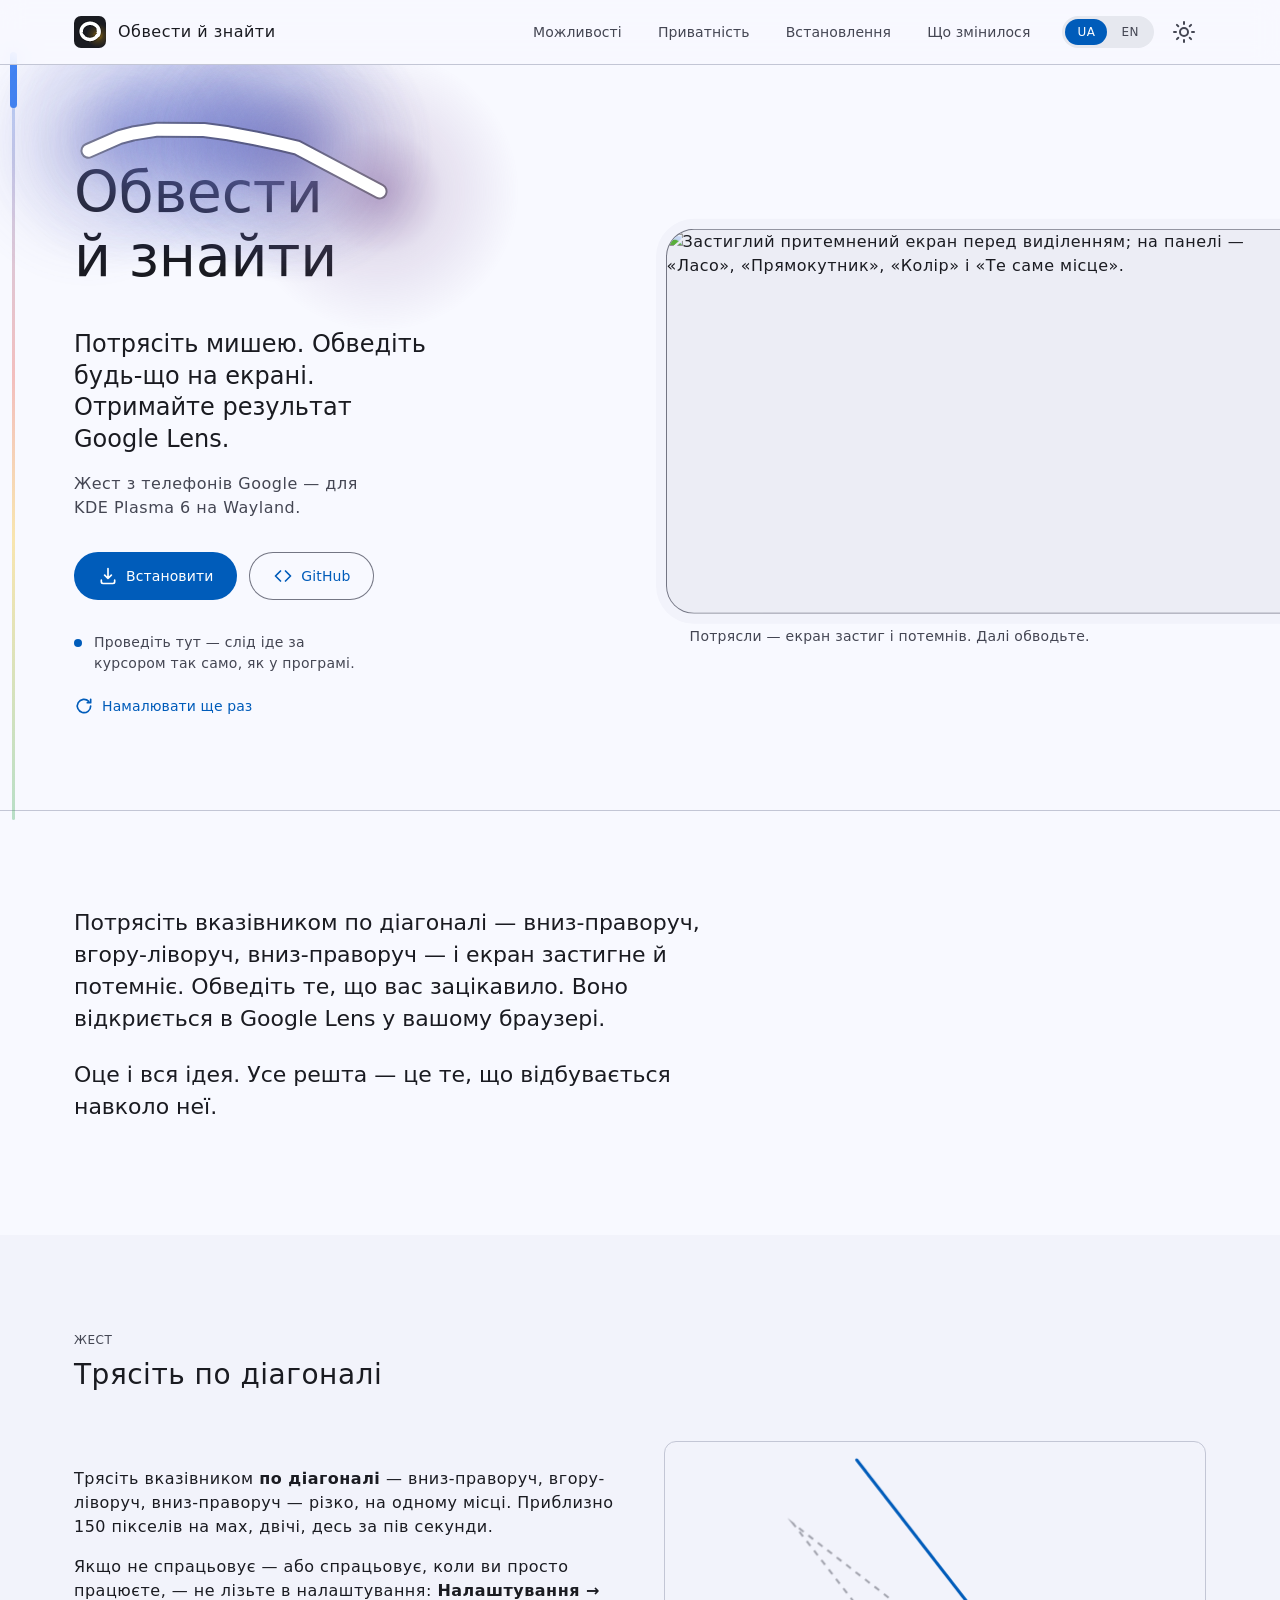
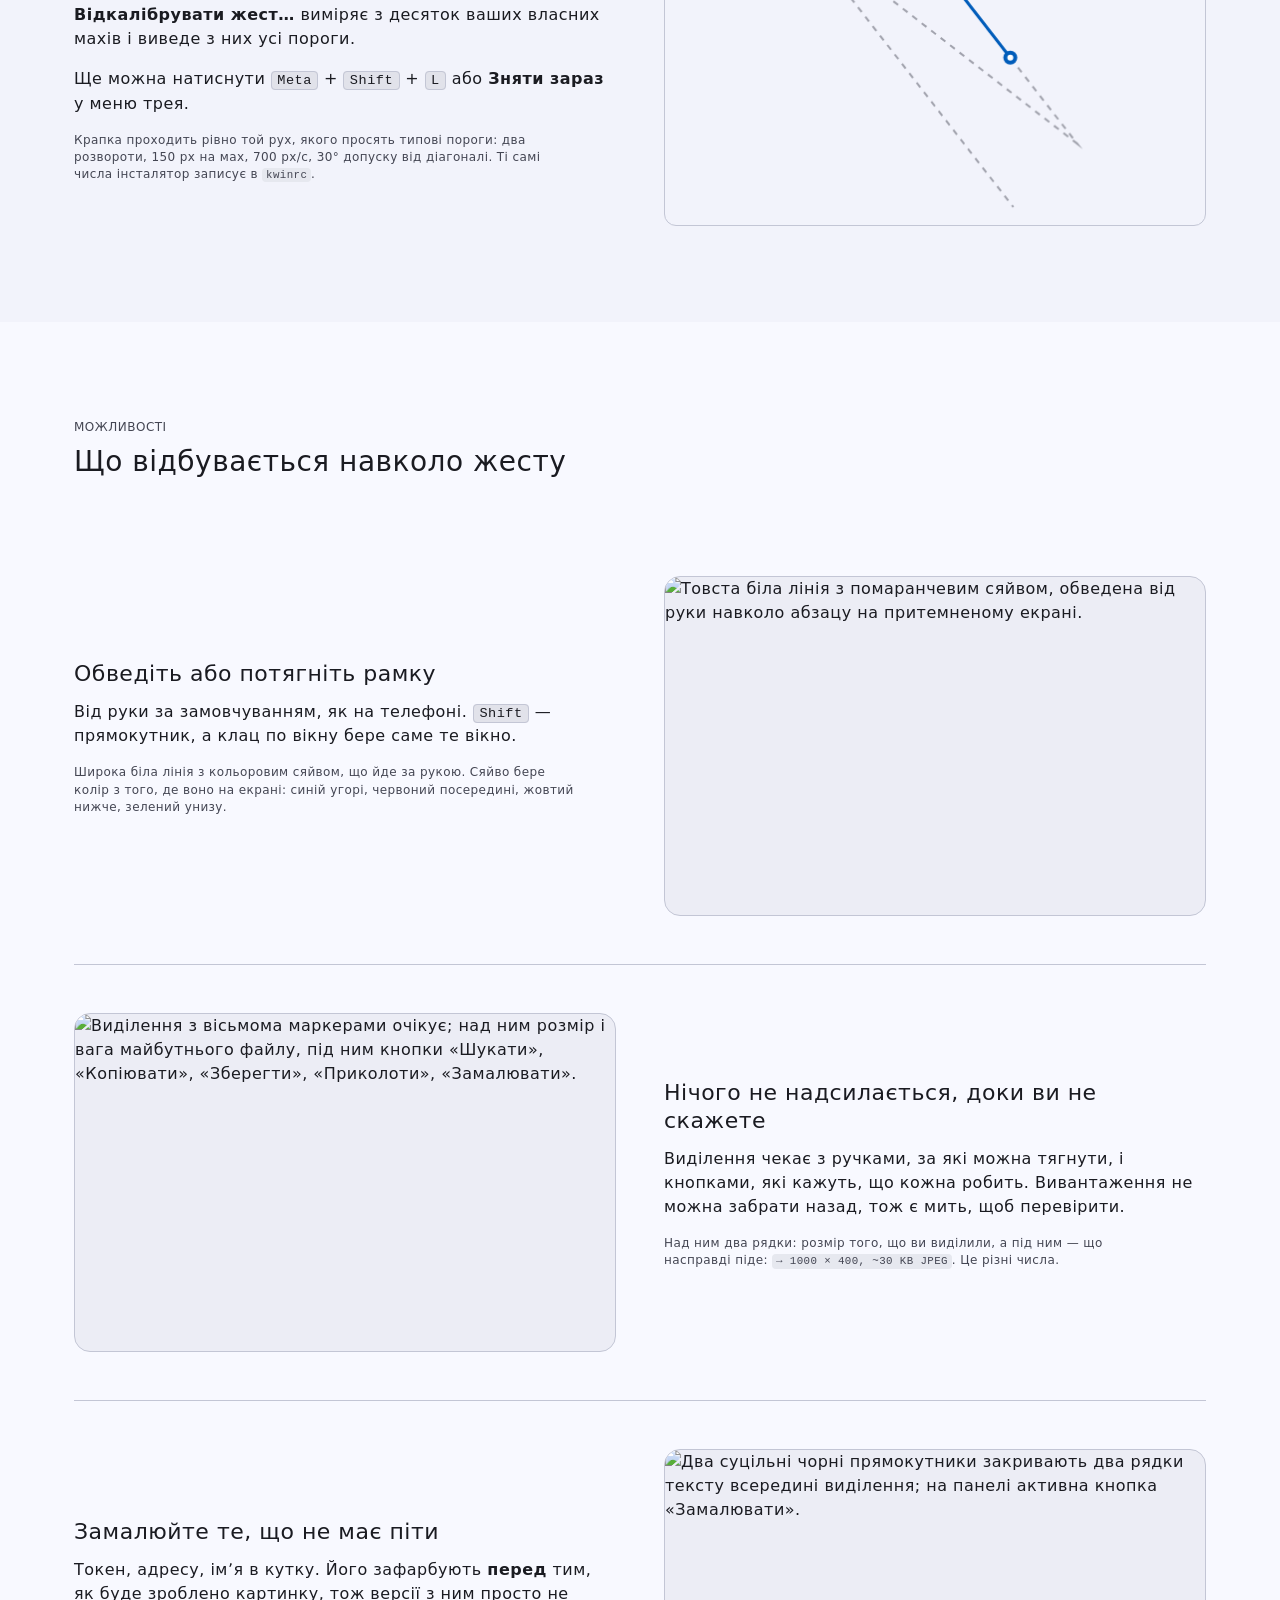
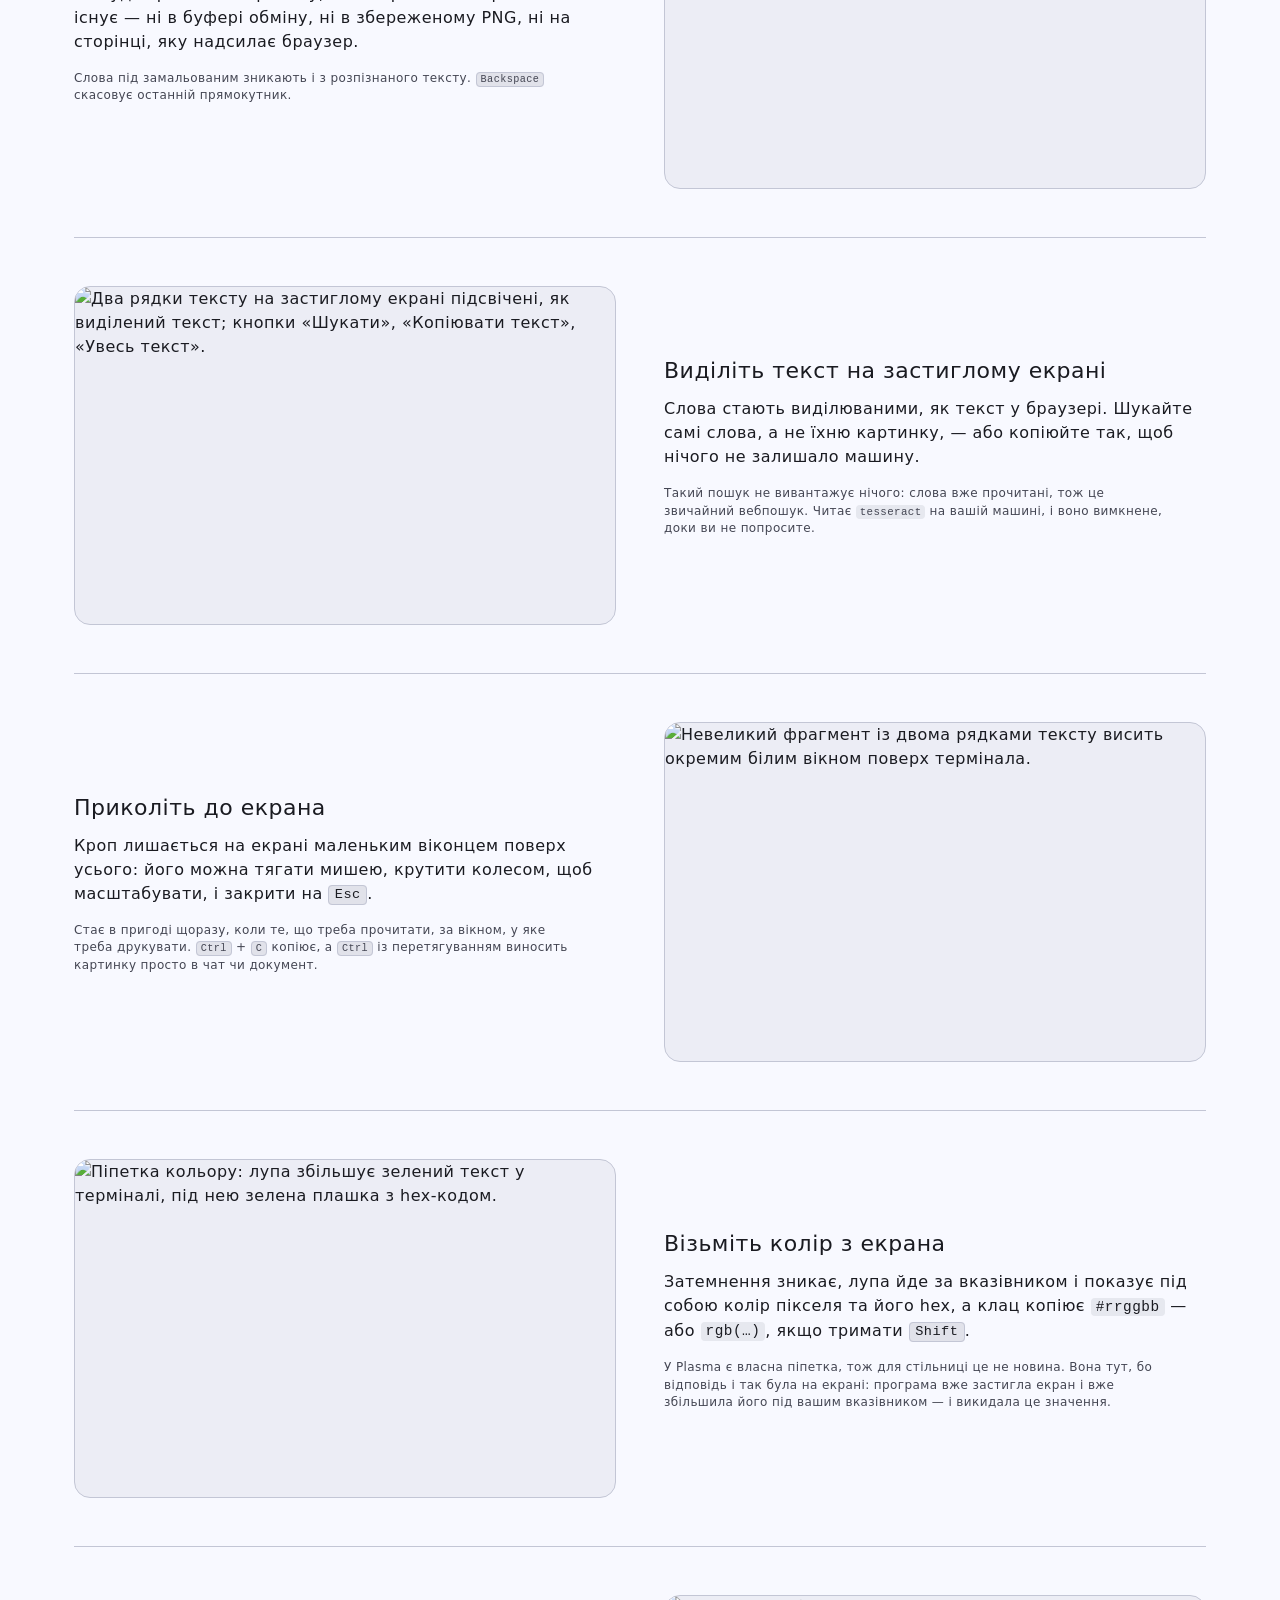
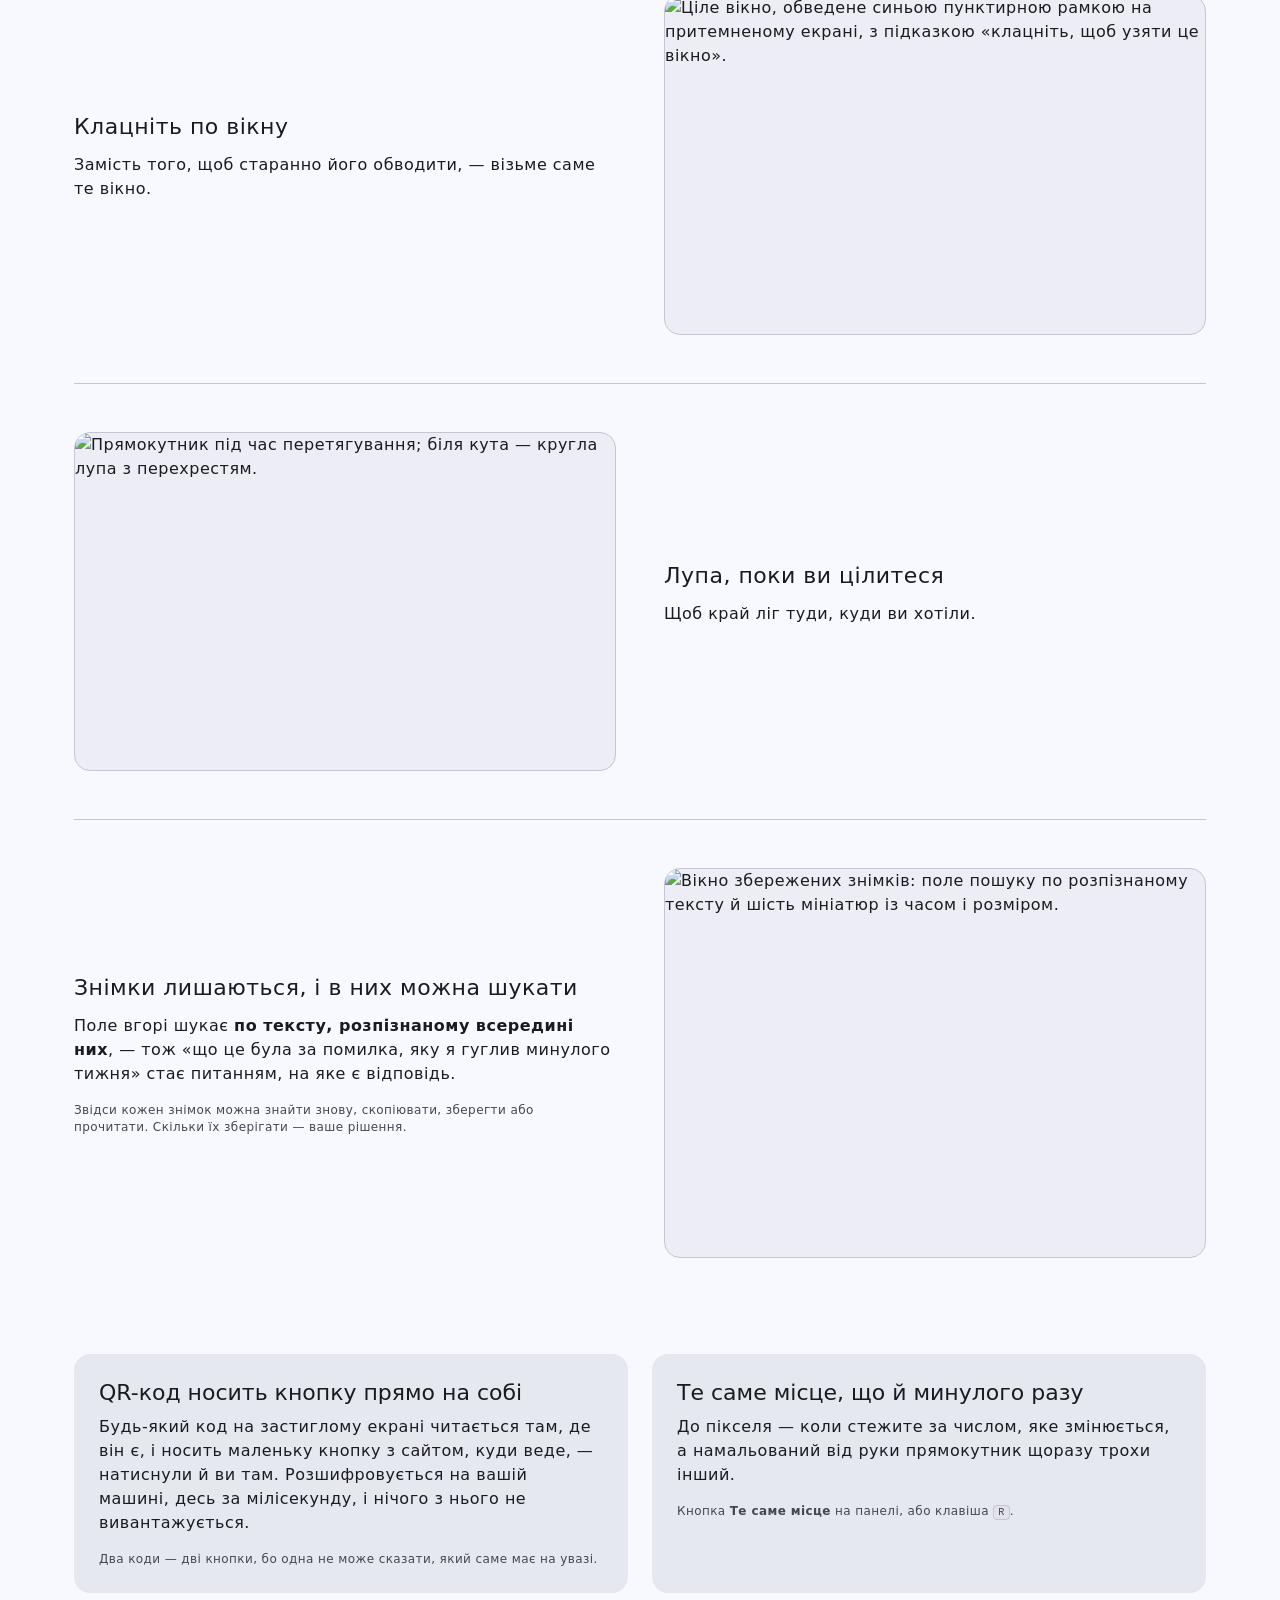
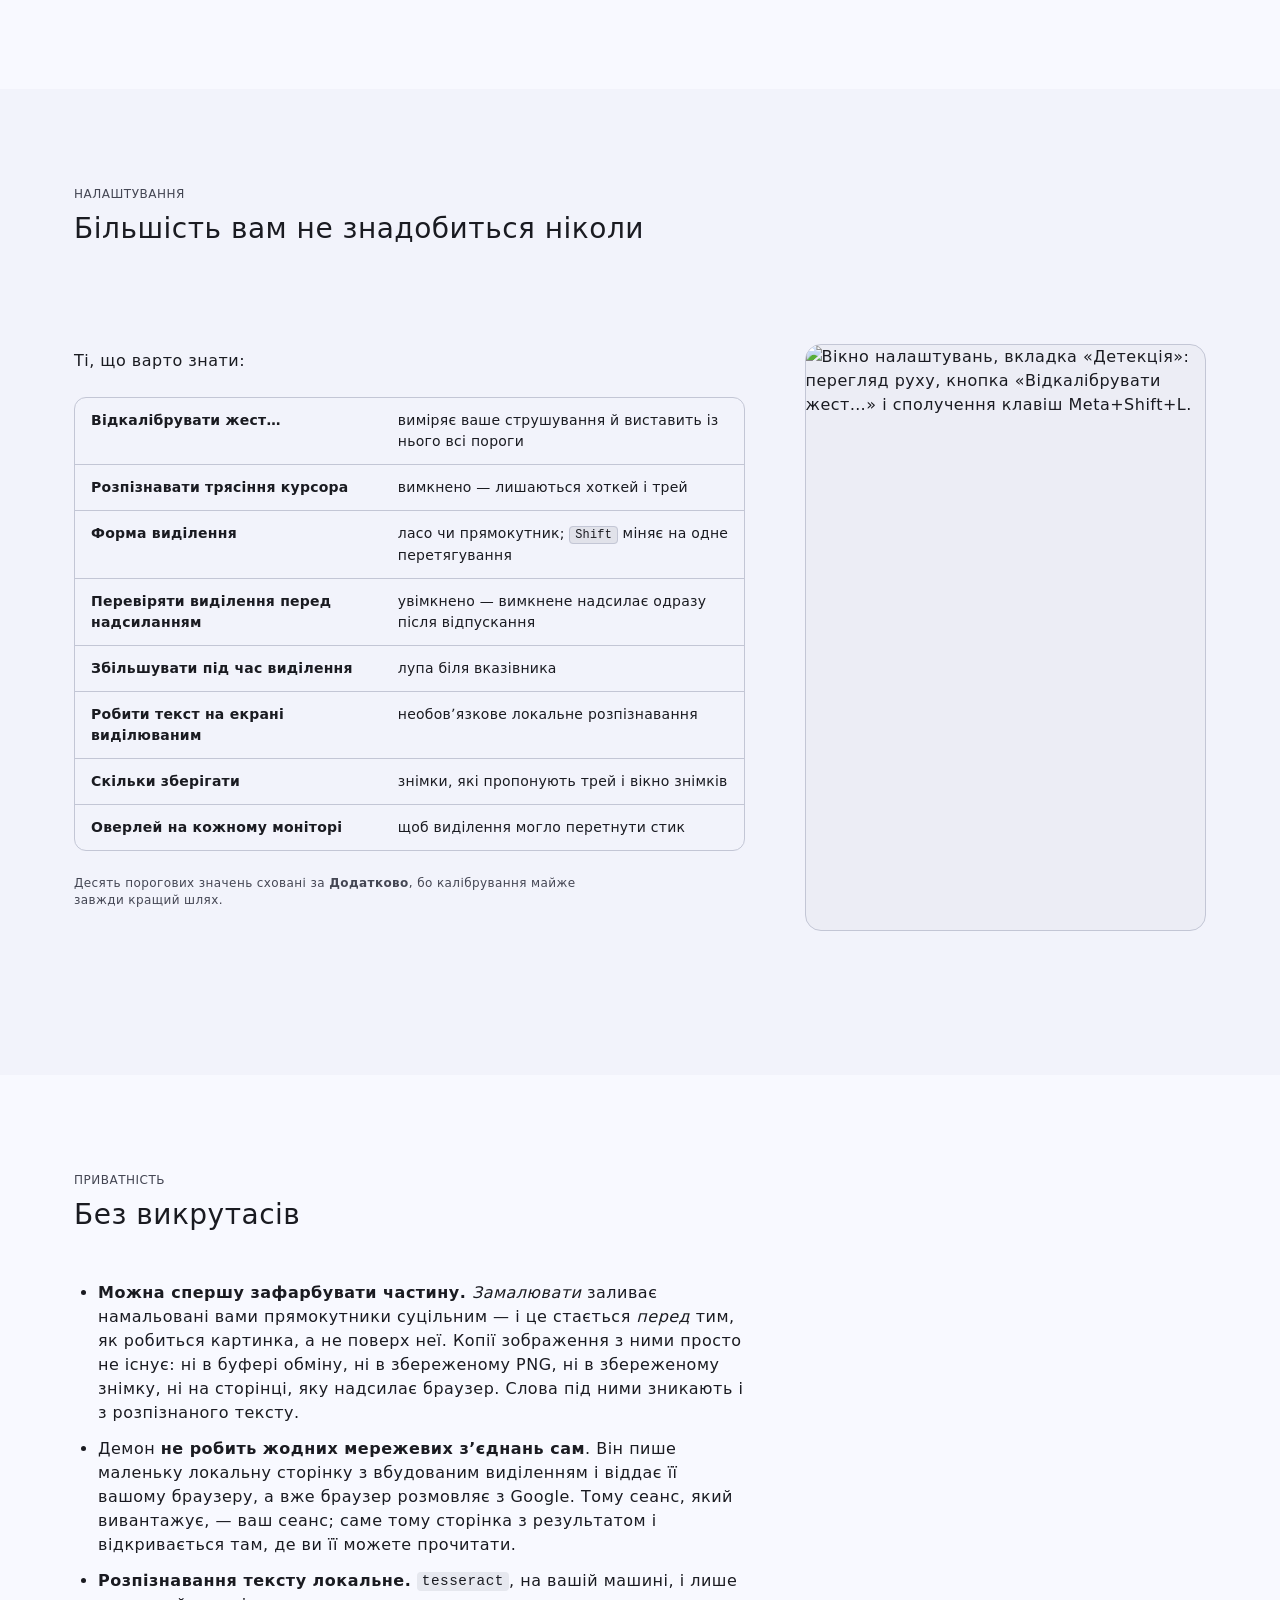
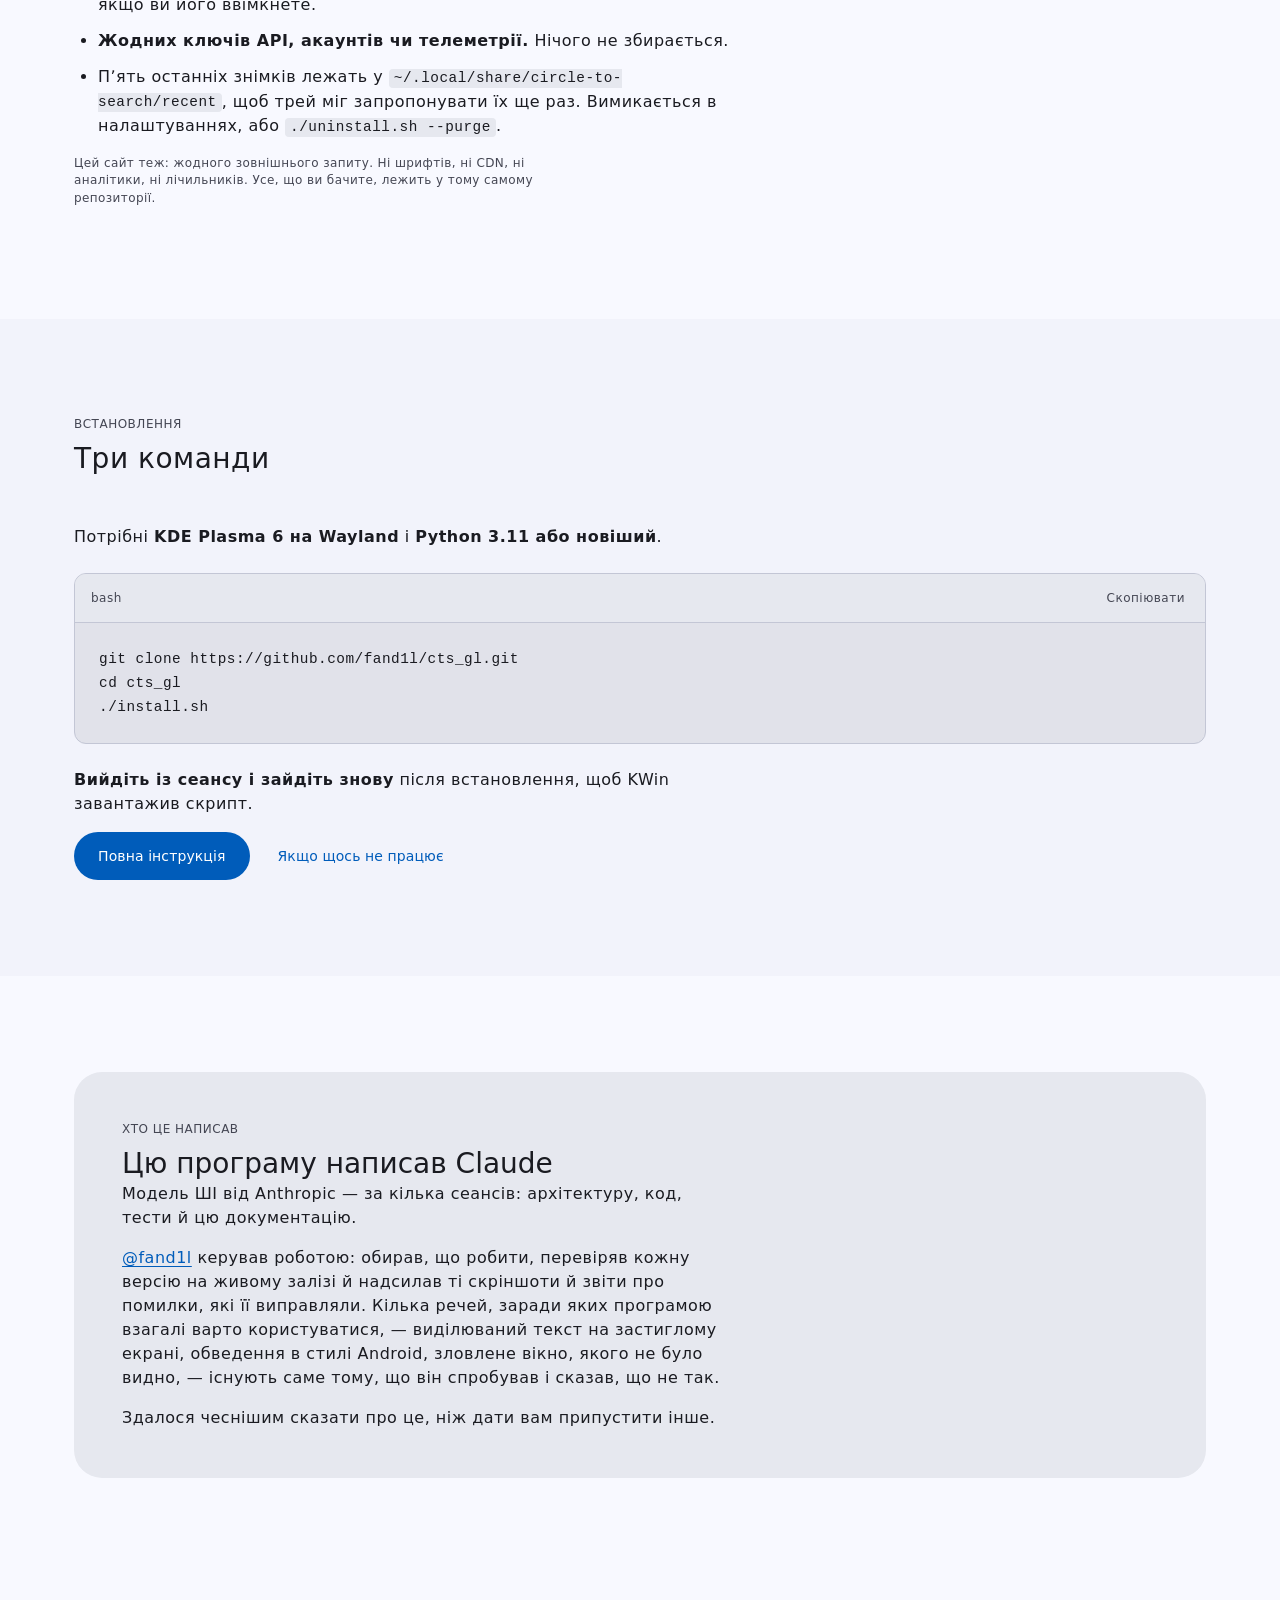
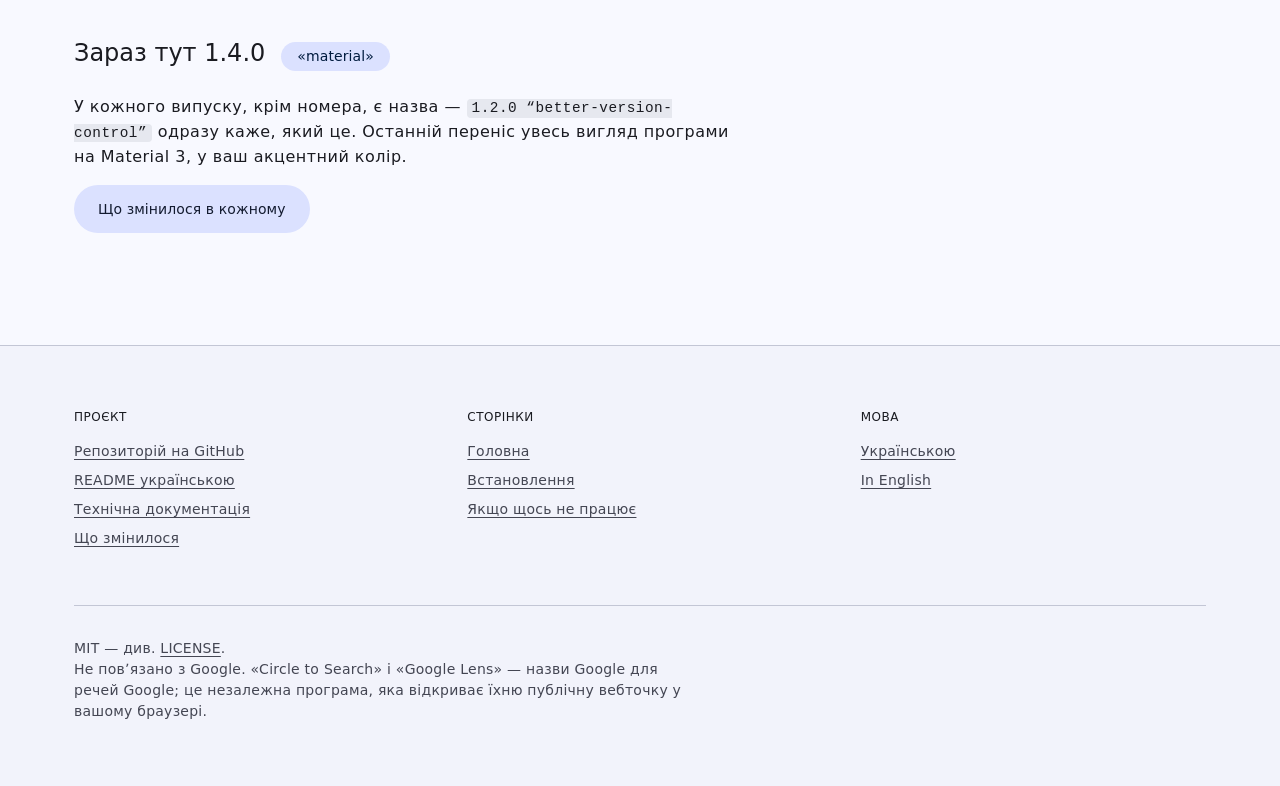
==== commit 23af5914: "The hero is the program now, and the rule that colours the page is visible **The frozen screen is in" ====
--- a/site/index.html
+++ b/site/index.html
@@ -45,6 +45,8 @@
 
 <a class="skip-link" href="#main">Перейти до вмісту</a>
 
+<div class="ramp" data-ramp aria-hidden="true" hidden><span class="ramp__here"></span></div>
+
 <header class="topbar">
   <div class="container topbar__inner">
     <a class="brand" href="index.html">
@@ -100,6 +102,11 @@
           Намалювати ще раз
         </button>
       </div>
+      <figure class="hero__screen">
+        <img src="images/overlay-start-uk.png" width="1440" height="900" decoding="async" fetchpriority="high"
+             alt="Застиглий притемнений екран перед виділенням; на панелі — «Ласо», «Прямокутник», «Колір» і «Те саме місце».">
+        <figcaption class="body-medium">Потрясли — екран застиг і потемнів. Далі обводьте.</figcaption>
+      </figure>
     </div>
   </section>
 
@@ -122,17 +129,12 @@
           <p>Трясіть вказівником <strong>по діагоналі</strong> — вниз-праворуч, вгору-ліворуч, вниз-праворуч — різко, на одному місці. Приблизно 150 пікселів на мах, двічі, десь за пів секунди.</p>
           <p>Якщо не спрацьовує — або спрацьовує, коли ви просто працюєте, — не лізьте в налаштування: <strong>Налаштування → Відкалібрувати жест…</strong> виміряє з десяток ваших власних махів і виведе з них усі пороги.</p>
           <p>Ще можна натиснути <span class="kbd">Meta</span>&nbsp;+&nbsp;<span class="kbd">Shift</span>&nbsp;+&nbsp;<span class="kbd">L</span> або <strong>Зняти зараз</strong> у меню трея.</p>
-          <p class="supporting">Крапка нижче проходить рівно той рух, якого просять типові пороги: два розвороти, 150&nbsp;px на мах, 700&nbsp;px/с, 30° допуску від діагоналі. Ті самі числа інсталятор записує в <code>kwinrc</code>.</p>
+          <p class="supporting">Крапка проходить рівно той рух, якого просять типові пороги: два розвороти, 150&nbsp;px на мах, 700&nbsp;px/с, 30° допуску від діагоналі. Ті самі числа інсталятор записує в <code>kwinrc</code>.</p>
         </div>
         <div>
           <canvas class="gesture__panel" data-gesture-canvas width="520" height="260" role="img" aria-label="Схема руху: три махи по діагоналі — вниз-праворуч, вгору-ліворуч, вниз-праворуч"></canvas>
         </div>
       </div>
-      <figure class="feature__figure" style="margin-top: var(--space-6)">
-        <img src="images/overlay-start-uk.png" width="1440" height="900" loading="lazy" decoding="async"
-             alt="Застиглий притемнений екран перед виділенням; на панелі — «Ласо», «Прямокутник», «Колір» і «Те саме місце».">
-        <figcaption>Потрясли — екран застиг. Ласо, прямокутник — або те саме місце, що й минулого разу.</figcaption>
-      </figure>
     </div>
   </section>
 
--- a/site/css/site.css
+++ b/site/css/site.css
@@ -436,6 +436,67 @@
   text-transform: uppercase;
 }
 
+/* ================================================================ the ramp */
+
+/* The colour of this page is read off how far down it you are — the same rule
+ * the glow under the lasso uses for how far down the screen your hand is.  It
+ * has been true since the site was written and there was no way to see it.
+ *
+ * So: the ramp itself, down the edge of the window, with a mark at where you
+ * are in the colour that height gives.  The four stops are stroke.py's own. */
+.ramp {
+  border-radius: var(--shape-full);
+  bottom: var(--space-10);
+  left: 12px;
+  pointer-events: none;
+  position: fixed;
+  top: var(--space-10);
+  width: 3px;
+  z-index: 1;
+}
+
+/* The gradient carries the opacity, not the element: the mark on it has to stay
+ * at full strength, and opacity on a parent takes its children with it. */
+.ramp::before {
+  background: linear-gradient(
+    to bottom,
+    #4285f4 0%,
+    #ea4335 40%,
+    #fbbc05 62%,
+    #34a853 100%
+  );
+  border-radius: inherit;
+  content: '';
+  inset: 0;
+  opacity: 0.32;
+  position: absolute;
+}
+
+.ramp__here {
+  background: var(--ramp-colour, #4285f4);
+  border-radius: var(--shape-full);
+  display: block;
+  height: 56px;
+  left: -2px;
+  margin-top: -28px;
+  position: absolute;
+  right: -2px;
+  top: calc(var(--ramp-at, 0) * 100%);
+}
+
+/* Closer to the edge where there is no room to spare. */
+@media (max-width: 760px) {
+  .ramp {
+    left: 6px;
+  }
+}
+
+@media print {
+  .ramp {
+    display: none;
+  }
+}
+
 /* =================================================================== shell */
 
 .skip-link {
@@ -774,15 +835,49 @@
   z-index: 2;
 }
 
-/* Positioned, but deliberately without a z-index of its own: a z-index here
- * would open a stacking context, and everything inside it — including the
- * buttons — would be trapped below the canvas however high they asked to be.
- * That is exactly how Install and GitHub stopped being clickable once. */
+/* Deliberately not positioned and deliberately without a z-index.
+ *
+ * A z-index here would open a stacking context, and everything inside it —
+ * including the buttons — would be trapped below the canvas however high it
+ * asked to be.  That is exactly how Install and GitHub stopped being clickable
+ * once.  And leaving it static is what lets the frozen screen below position
+ * itself against the whole hero, so it can run off the edge of the window. */
 .hero__inner {
+  align-items: center;
+  display: grid;
+  gap: var(--space-8);
+  grid-template-columns: minmax(0, 1fr);
   min-height: min(76vh, 720px);
   min-height: min(76svh, 720px);
   padding-block: var(--space-12) var(--space-10);
-  position: relative;
+}
+
+/* The frozen screen.
+ *
+ * The hero used to be a title with a lot of room to doodle in.  This is what
+ * the program actually does — the desktop stops and dims, and then you circle
+ * something on it — so the stroke you draw here is drawn over the real thing
+ * rather than over nothing.  The pointer belongs to the canvas above it. */
+.hero__screen {
+  margin: 0;
+  pointer-events: none;
+}
+
+/* A frozen screenshot is nearly black, and so is the dark theme behind it, so
+ * the panel needs an edge to be a panel.  Tone, not a drop shadow: a ring of
+ * the next surface up, which is what MD3 means by elevation. */
+.hero__screen img {
+  background: var(--surface-container);
+  border: 1px solid var(--outline);
+  border-radius: var(--shape-xl);
+  box-shadow: 0 0 0 10px var(--surface-container-low);
+  display: block;
+  width: 100%;
+}
+
+.hero__screen figcaption {
+  color: var(--on-surface-variant);
+  margin-top: var(--space-15);
 }
 
 /* The stroke is drawn over the words, the way it is drawn over your screen —
@@ -845,6 +940,32 @@
   height: 8px;
   margin-top: 0.45em;
   width: 8px;
+}
+
+/* Wide enough for the two to stand side by side: the screen goes to the edge of
+ * the window rather than stopping at the text column, because it is a screen
+ * and not a picture of one.  It positions against .hero, which is full width. */
+@media (min-width: 1000px) {
+  .hero__content {
+    max-width: 38ch;
+  }
+
+  .hero__screen {
+    position: absolute;
+    right: 0;
+    top: 50%;
+    transform: translateY(-50%);
+    width: min(48vw, 760px);
+  }
+
+  .hero__screen img {
+    border-radius: var(--shape-xl) 0 0 var(--shape-xl);
+    border-right: 0;
+  }
+
+  .hero__screen figcaption {
+    padding-left: var(--space-3);
+  }
 }
 
 @media (pointer: coarse) {
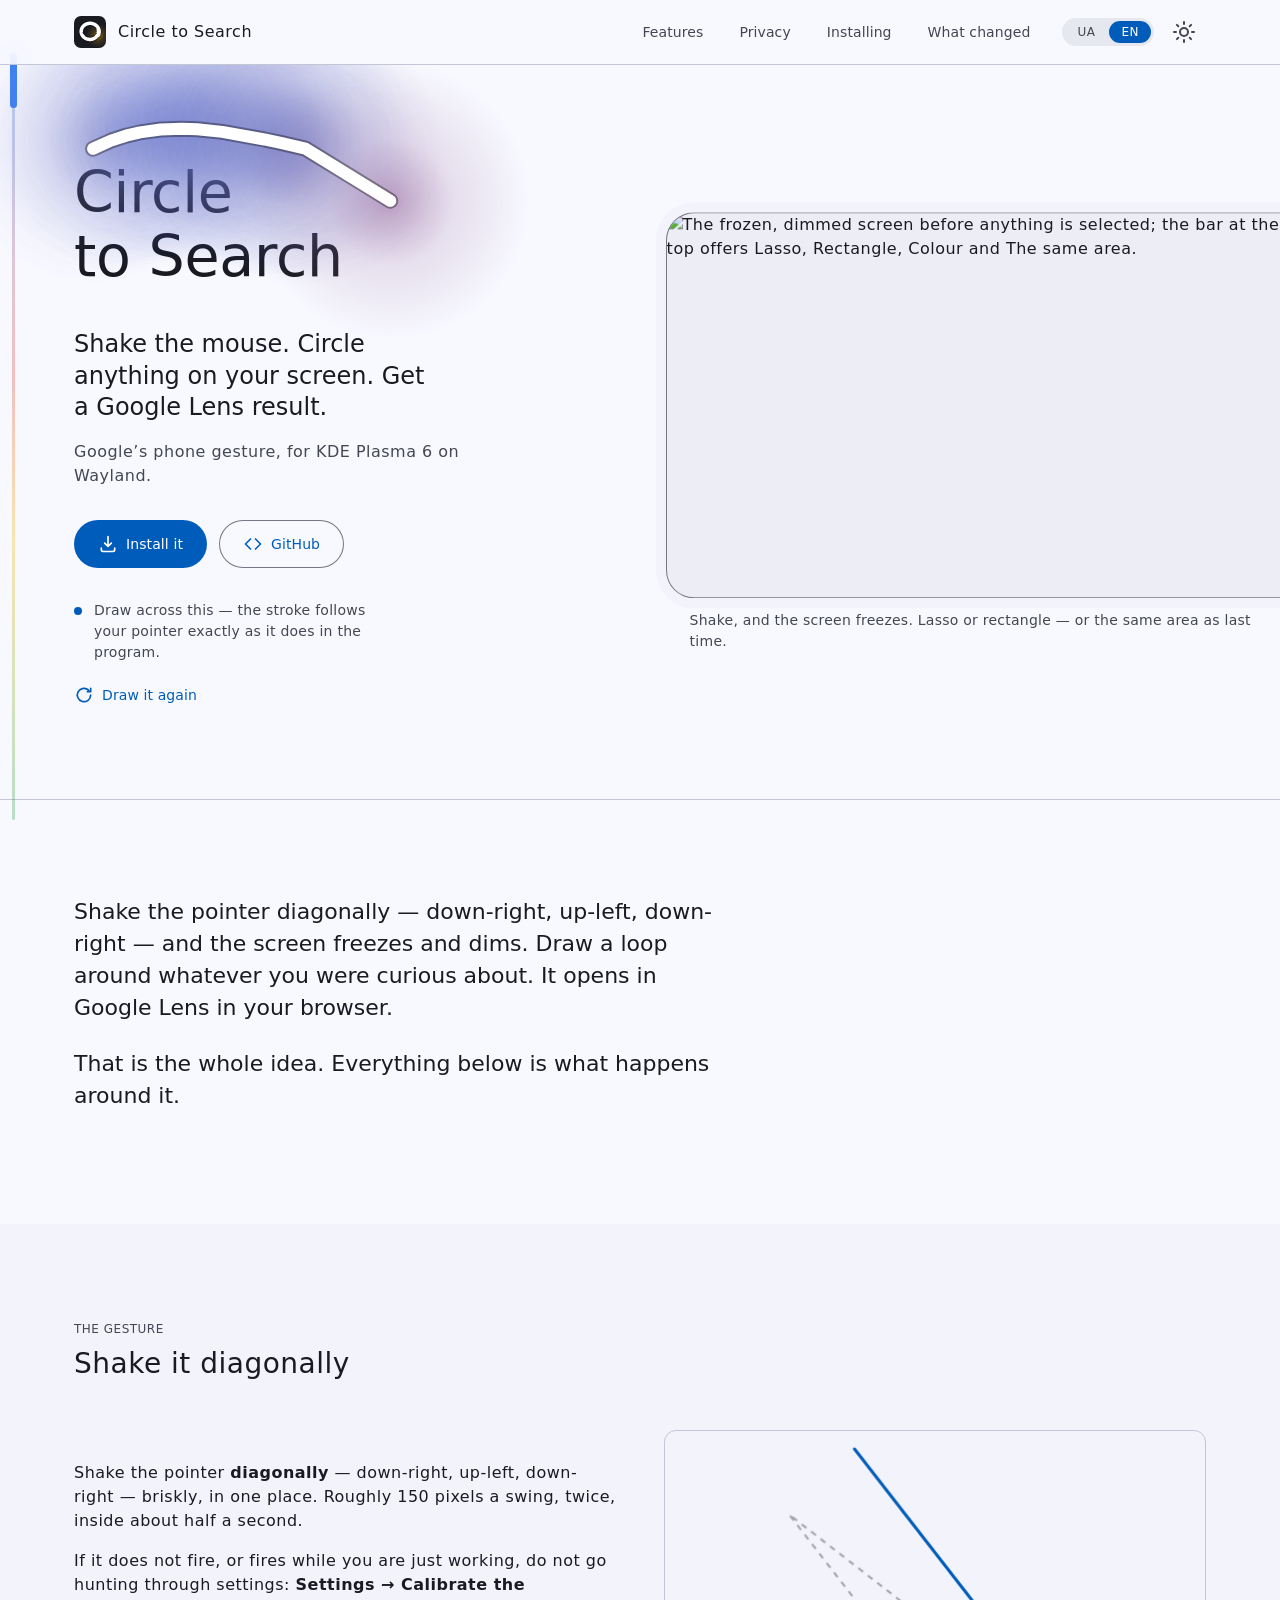
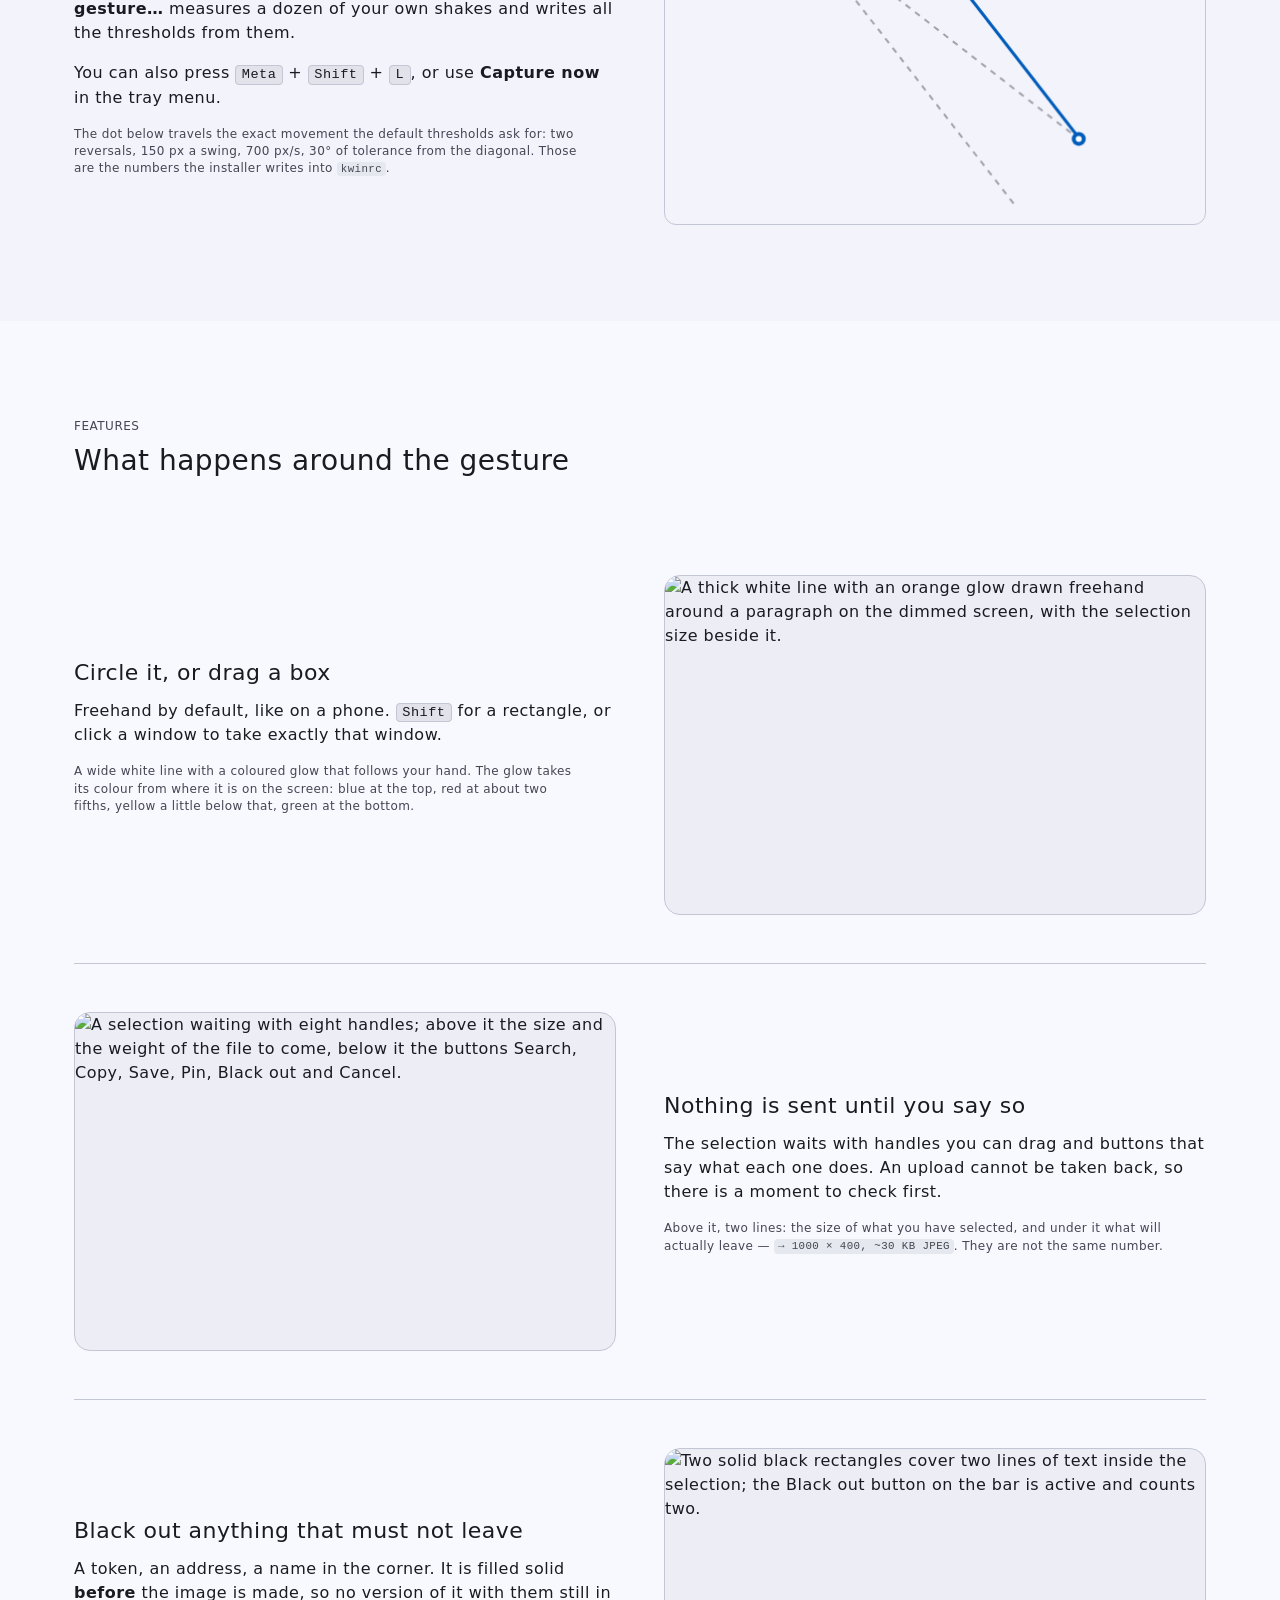
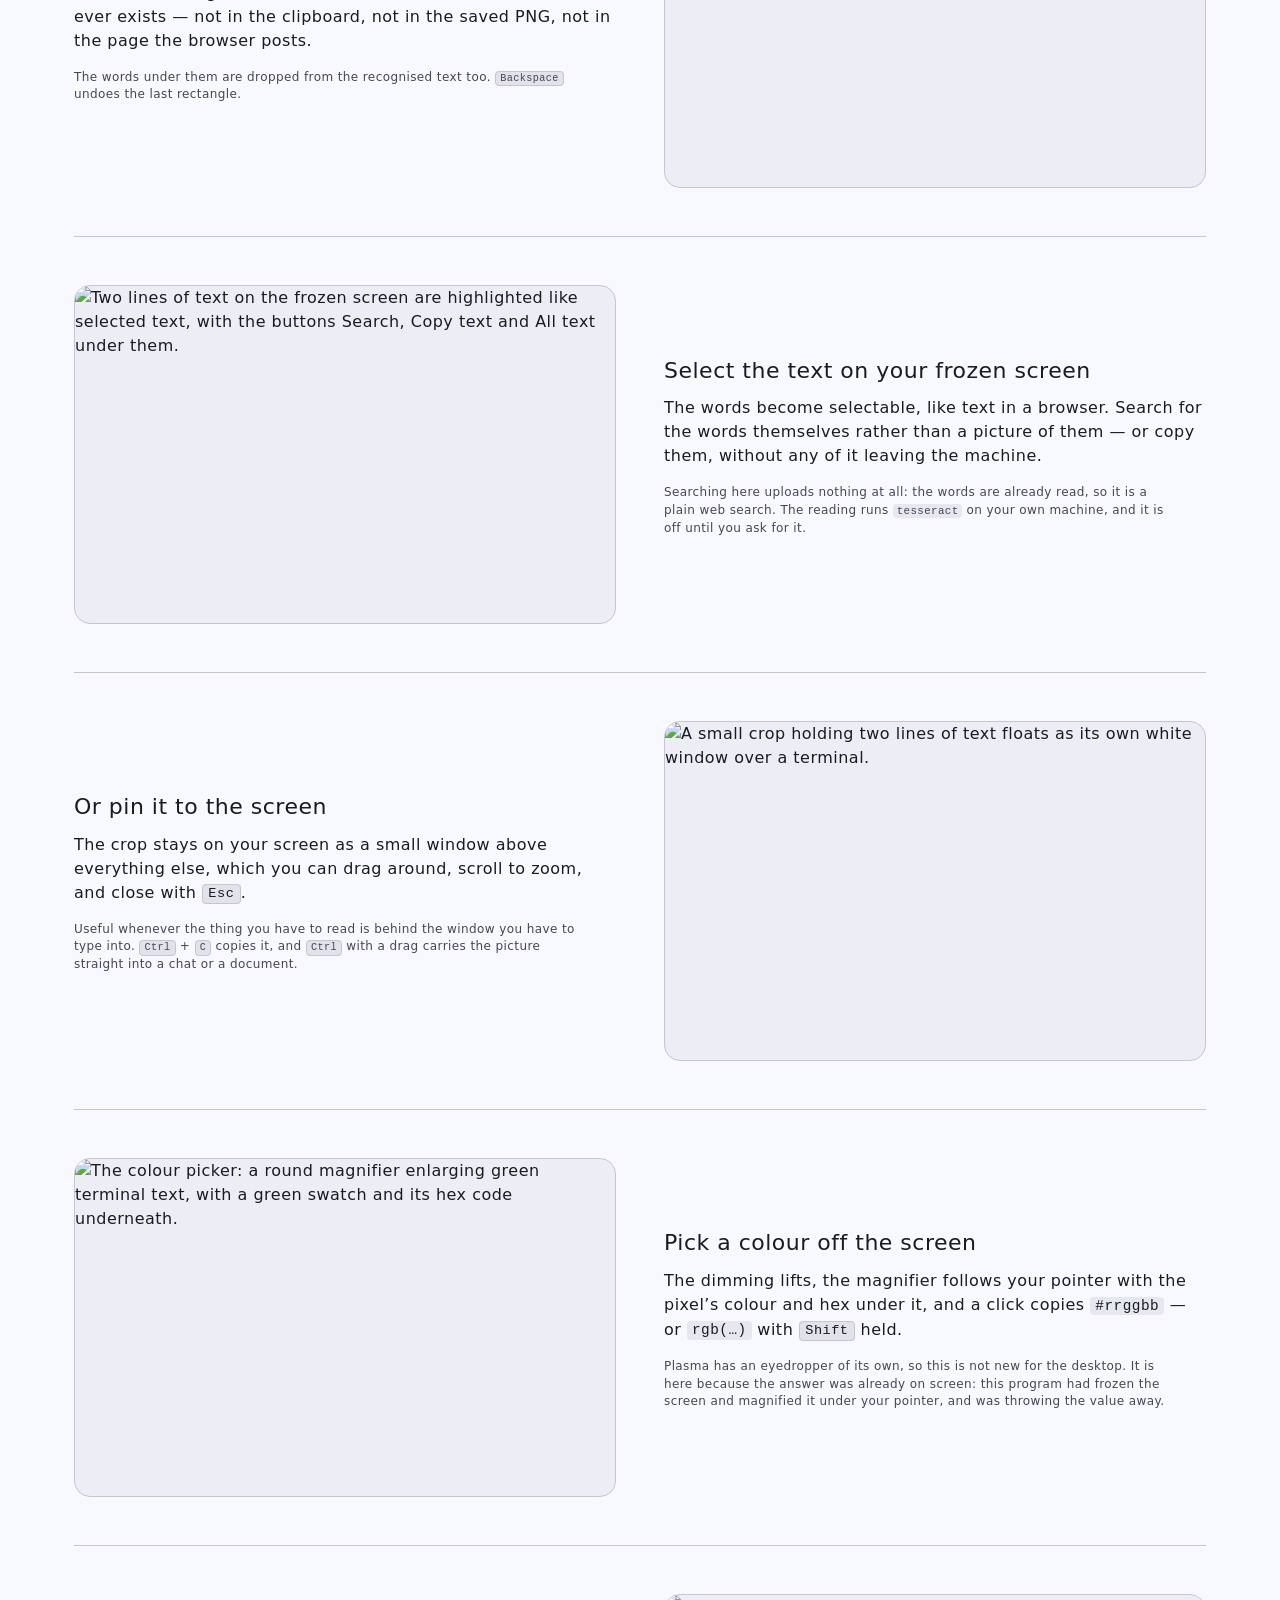
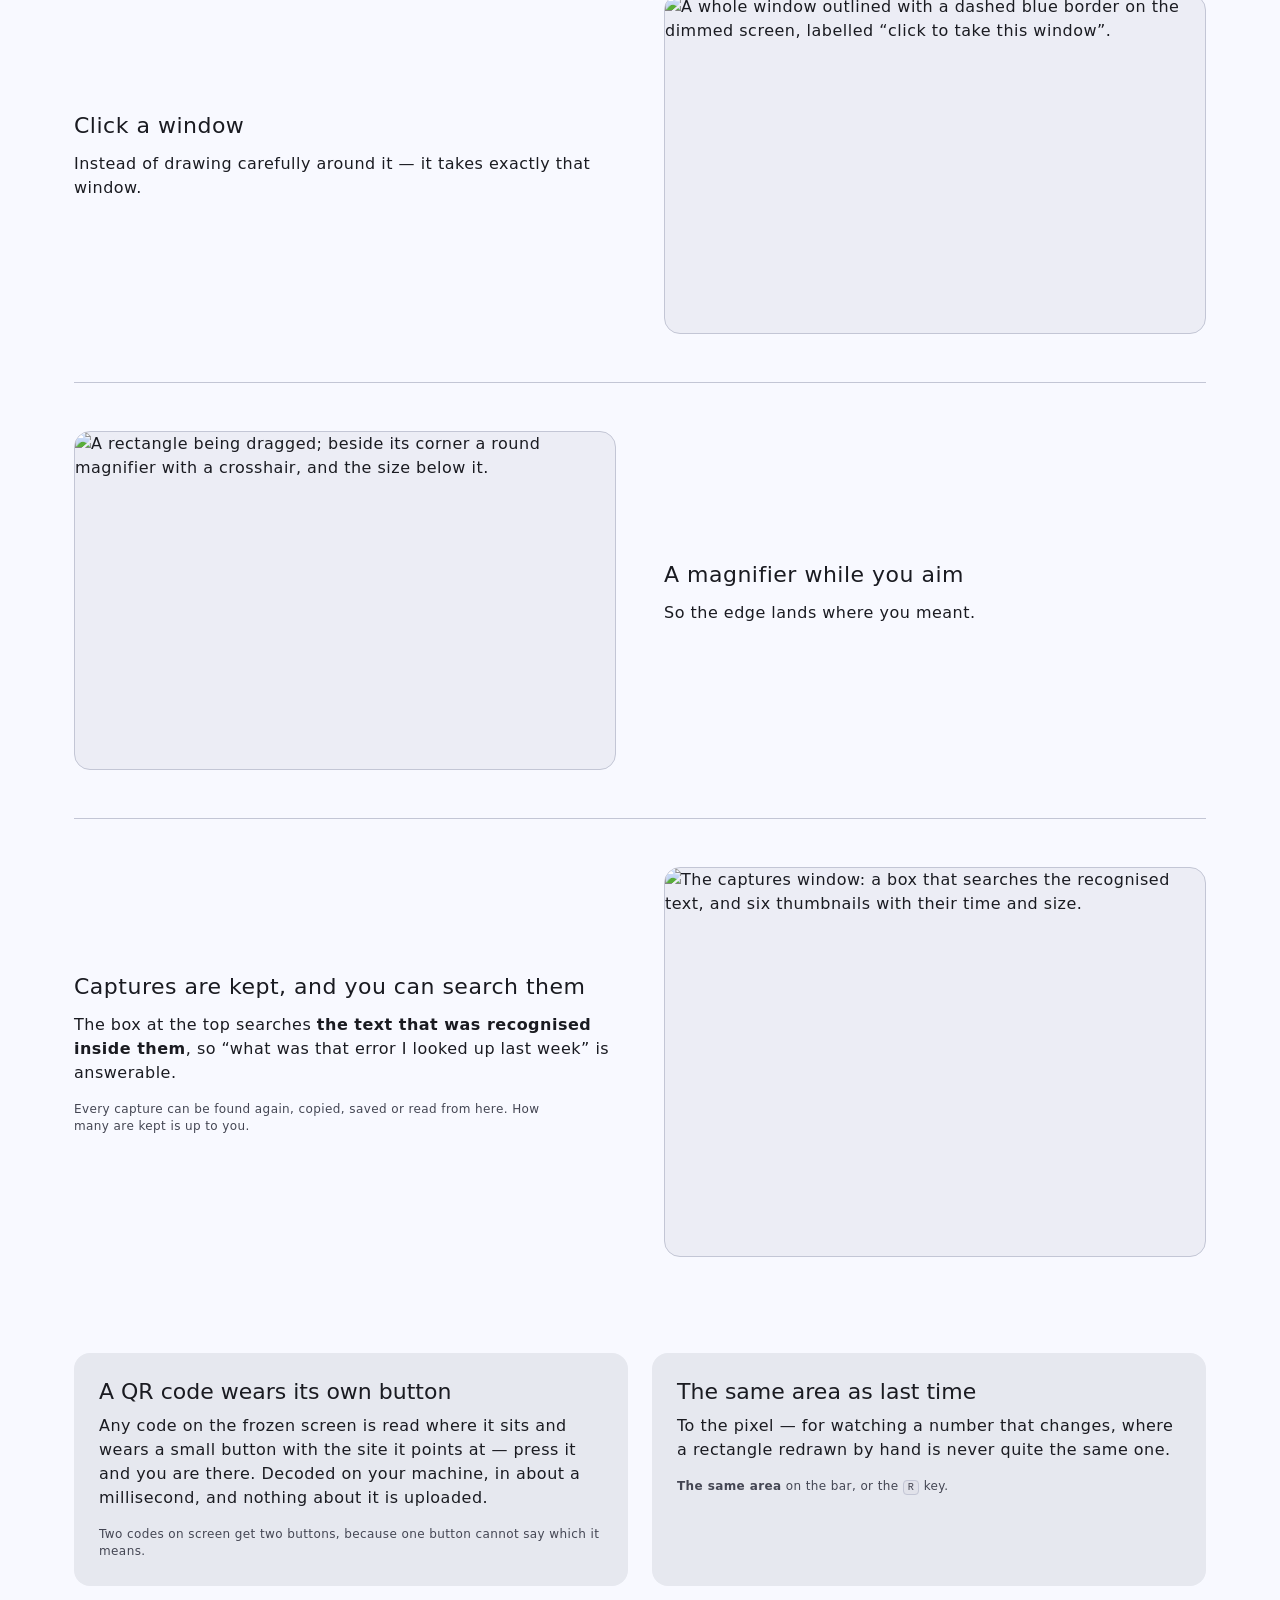
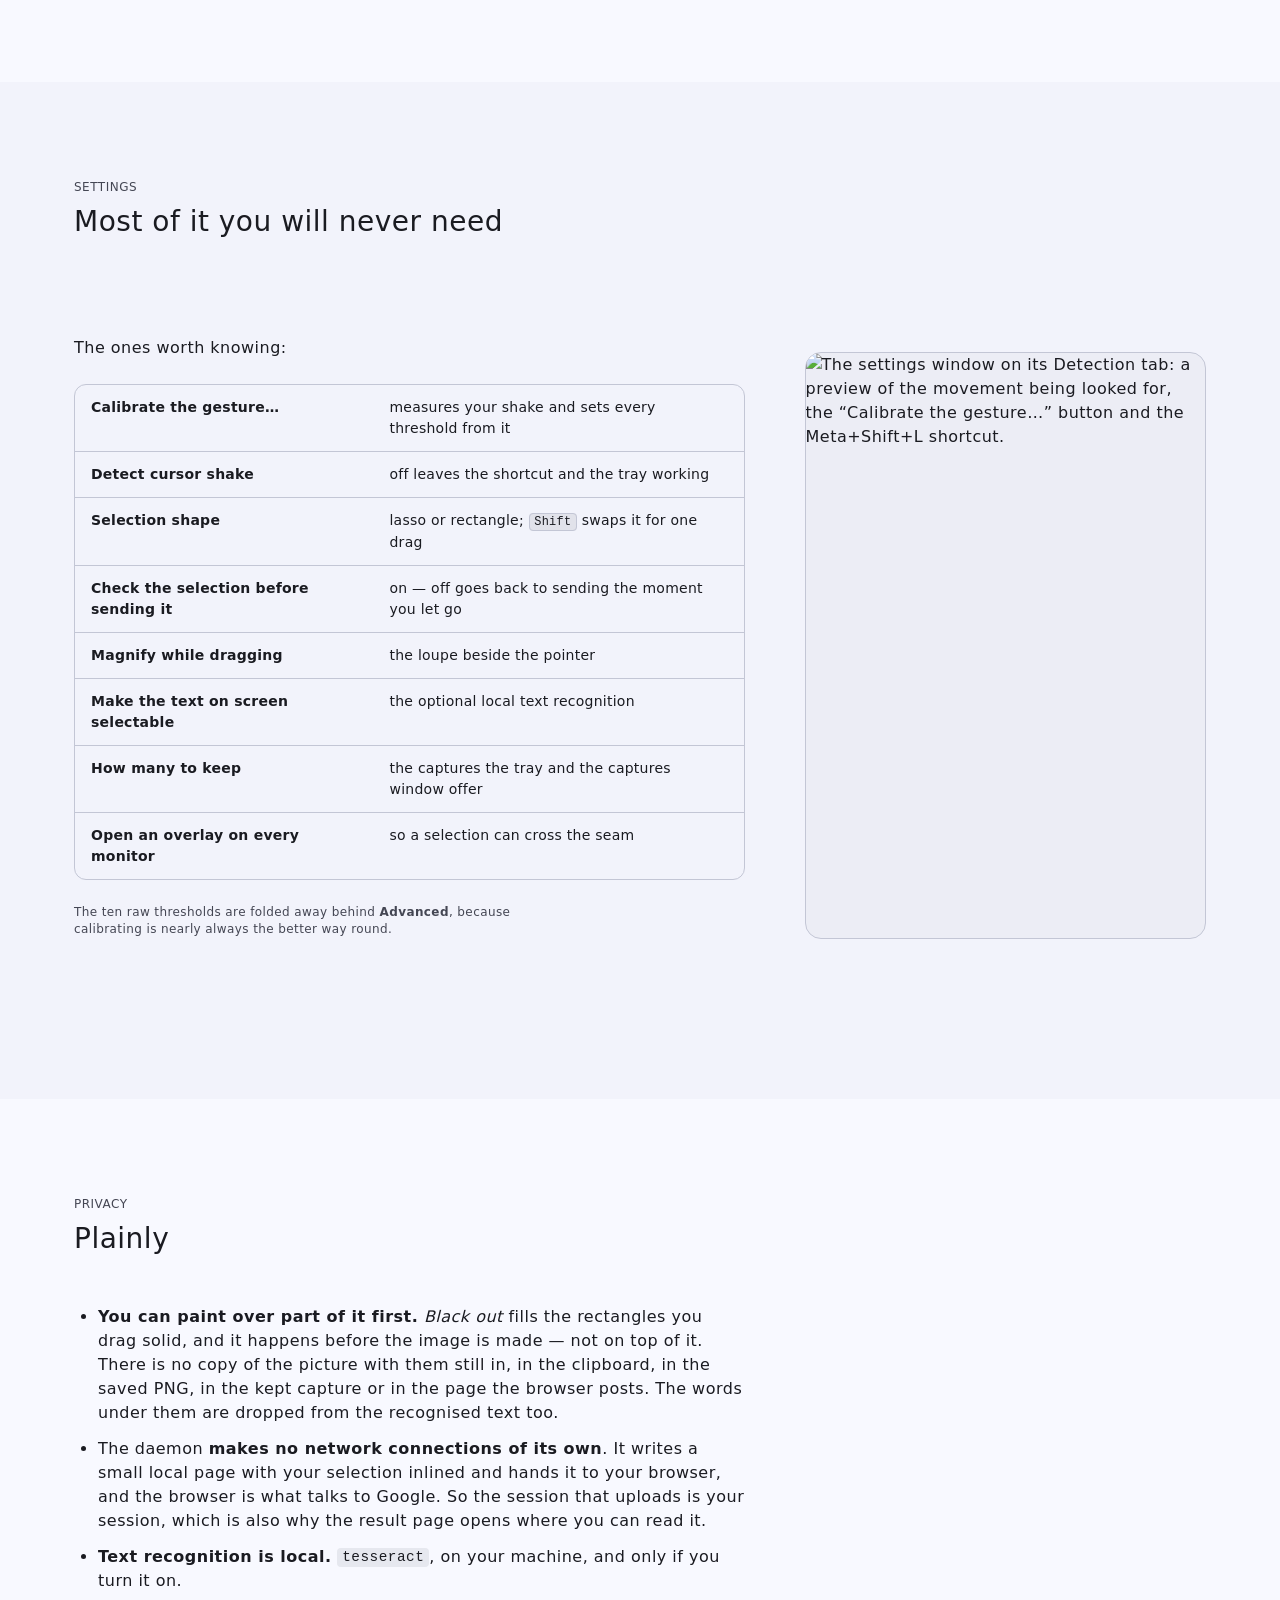
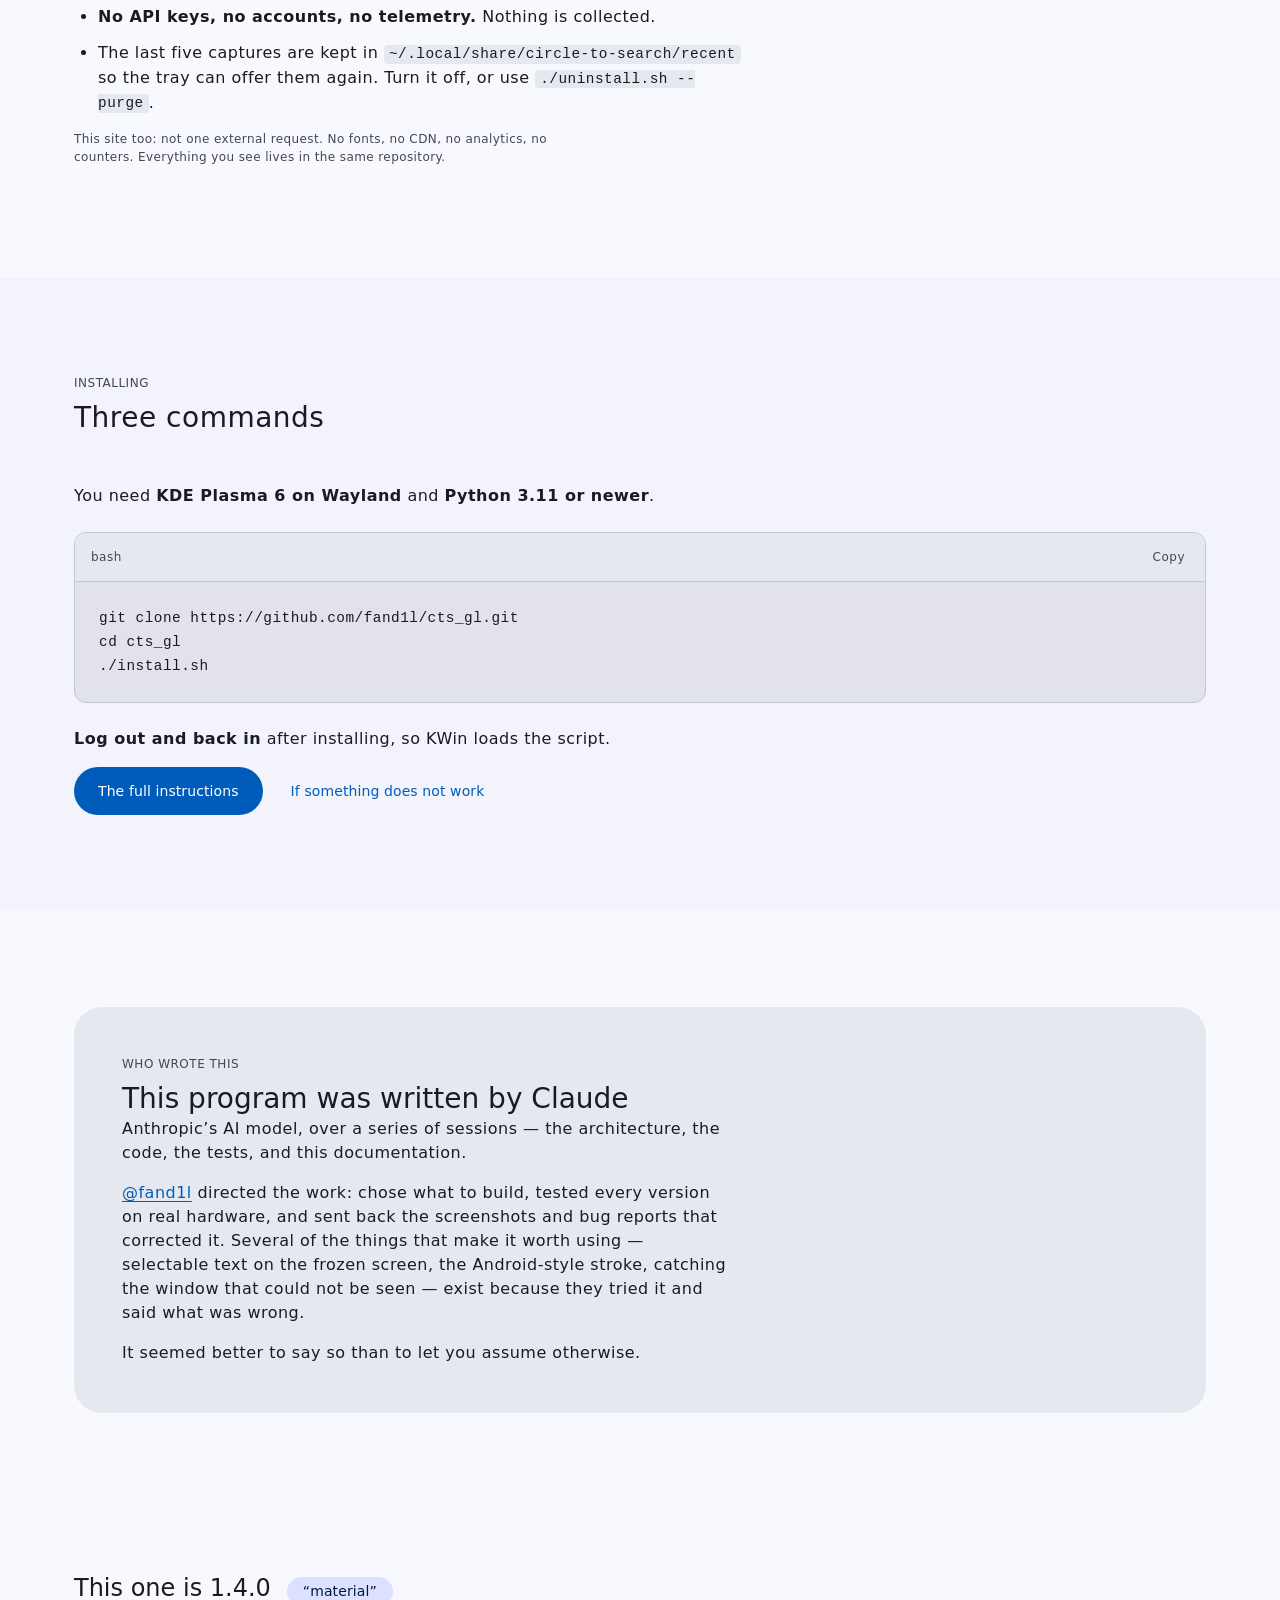
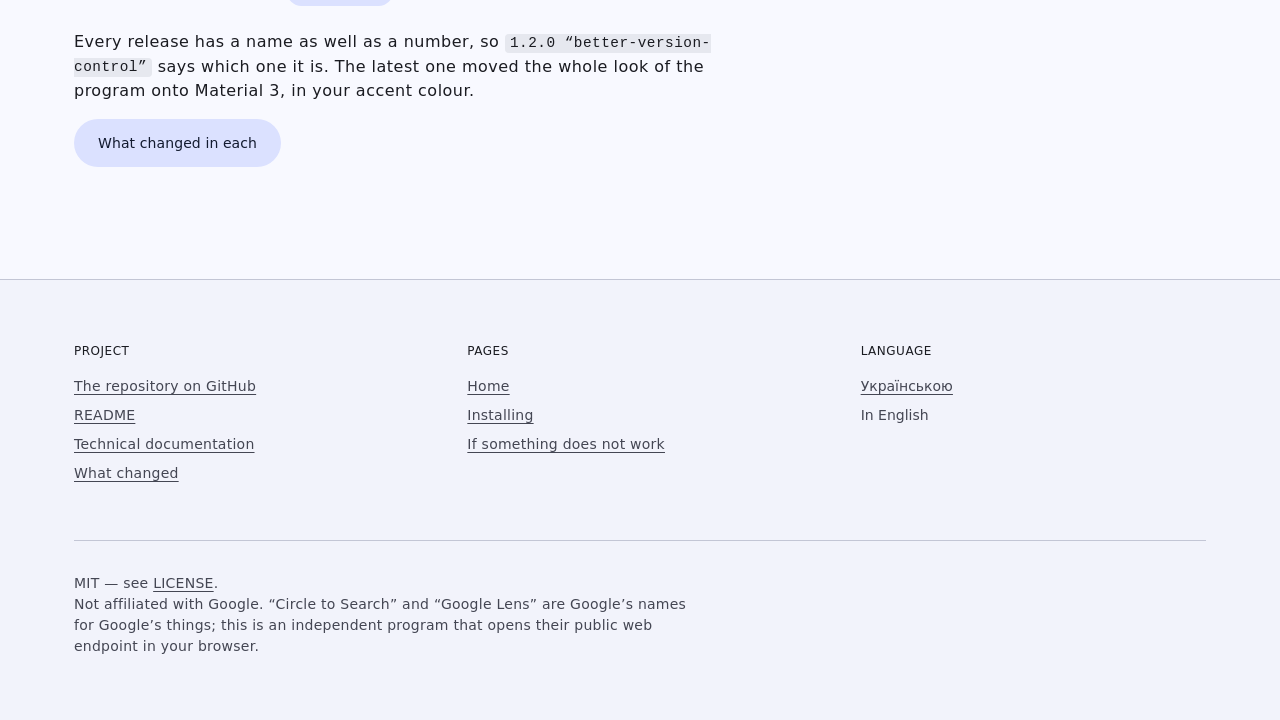
==== commit dd8066b9: "Merge deploy: the site is one page per page now, and this work moves onto it dev and deploy had grow" ====
--- a/site/index.html
+++ b/site/index.html
@@ -1,40 +1,62 @@
 <!doctype html>
-<html lang="uk" prefix="og: https://ogp.me/ns#">
+<!-- One page, two languages.  Every sentence on it comes out of i18n/en_US.json
+     or i18n/uk_UA.json through js/i18n.js; the only English written here is in
+     the <head>, where it is read by scrapers that do not run scripts, and
+     tools/check-site.py holds those few lines to exactly what en_US.json says.
+     Nothing else in this file is prose. -->
+<html lang="en" data-lang="en_US" prefix="og: https://ogp.me/ns#">
 <head>
 <meta charset="utf-8">
 <meta name="viewport" content="width=device-width, initial-scale=1">
-<title>Обвести й знайти — жест Google Lens для KDE Plasma 6</title>
-<meta name="description" content="Потрясіть мишею. Обведіть будь-що на екрані. Отримайте результат Google Lens. Жест з телефонів Google — для KDE Plasma 6 на Wayland.">
+<title data-i18n="index.meta.title">Circle to Search — the Google Lens gesture for KDE Plasma 6</title>
+<meta name="description" data-i18n-attr="content: index.meta.description" content="Shake the mouse. Circle anything on your screen. Get a Google Lens result. Google’s phone gesture, for KDE Plasma 6 on Wayland.">
 <link rel="canonical" href="index.html">
-<link rel="alternate" hreflang="uk" href="index.html">
-<link rel="alternate" hreflang="en" href="en/index.html">
 <link rel="icon" href="icon.svg" type="image/svg+xml">
 <link rel="apple-touch-icon" href="icon.png">
 <meta property="og:type" content="website">
-<meta property="og:locale" content="uk_UA">
-<meta property="og:locale:alternate" content="en_GB">
-<meta property="og:title" content="Обвести й знайти">
-<meta property="og:description" content="Потрясіть мишею. Обведіть будь-що на екрані. Отримайте результат Google Lens.">
-<meta property="og:image" content="og.png">
+<meta property="og:locale" data-i18n-attr="content: lang.ogLocale" content="en_GB">
+<meta property="og:locale:alternate" data-i18n-attr="content: lang.ogLocaleAlternate" content="uk_UA">
+<meta property="og:title" data-i18n-attr="content: index.meta.ogTitle" content="Circle to Search">
+<meta property="og:description" data-i18n-attr="content: index.meta.ogDescription" content="Shake the mouse. Circle anything on your screen. Get a Google Lens result.">
+<meta property="og:image" data-i18n-attr="content: lang.ogImage" content="og-en.png">
 <meta property="og:image:width" content="1200">
 <meta property="og:image:height" content="630">
-<meta property="og:image:alt" content="Біла лінія з кольоровим сяйвом обводить назву «Обвести й знайти».">
+<meta property="og:image:alt" data-i18n-attr="content: lang.ogImageAlt" content="A white line with a coloured glow circling the words “Circle to Search”.">
 <meta name="twitter:card" content="summary_large_image">
-<meta name="twitter:title" content="Обвести й знайти">
-<meta name="twitter:description" content="Потрясіть мишею. Обведіть будь-що на екрані. Отримайте результат Google Lens.">
-<meta name="twitter:image" content="og.png">
+<meta name="twitter:title" data-i18n-attr="content: index.meta.ogTitle" content="Circle to Search">
+<meta name="twitter:description" data-i18n-attr="content: index.meta.ogDescription" content="Shake the mouse. Circle anything on your screen. Get a Google Lens result.">
+<meta name="twitter:image" data-i18n-attr="content: lang.ogImage" content="og-en.png">
 <link rel="stylesheet" href="css/site.css">
 <script>
-/* Before the first paint, so a dark desktop never gets a white flash. */
+/* Before the first paint: a dark desktop never gets a white flash, and the
+   language for this tab is settled before anything is asked for.  The fetch
+   is started here rather than in js/i18n.js so it is in flight while the rest
+   of the page is still being parsed. */
 (function () {
+  var root = document.documentElement;
   try {
-    var chosen = localStorage.getItem('cts-theme');
-    if (chosen === 'dark' || chosen === 'light') {
-      document.documentElement.setAttribute('data-theme', chosen);
-    }
+    var theme = localStorage.getItem('cts-theme');
+    if (theme === 'dark' || theme === 'light') root.setAttribute('data-theme', theme);
+  } catch (error) {}
+
+  var locale = 'en_US';
+  try {
+    var chosen = sessionStorage.getItem('cts-lang');
+    if (chosen === 'en_US' || chosen === 'uk_UA') locale = chosen;
+  } catch (error) {}
+  root.setAttribute('data-lang', locale);
+  root.setAttribute('data-i18n-pending', '');
+
+  window.CTS = window.CTS || {};
+  try {
+    window.CTS.strings = fetch('i18n/' + locale + '.json').then(function (answer) {
+      if (!answer.ok) throw new Error(answer.status);
+      return answer.json();
+    });
   } catch (error) {}
 })();
 </script>
+<script src="js/i18n.js" defer></script>
 <script src="js/ramp.js" defer></script>
 <script src="js/md3.js" defer></script>
 <script src="js/stroke.js" defer></script>
@@ -43,7 +65,7 @@
 </head>
 <body>
 
-<a class="skip-link" href="#main">Перейти до вмісту</a>
+<a class="skip-link" href="#main" data-i18n="common.skip"></a>
 
 <div class="ramp" data-ramp aria-hidden="true" hidden><span class="ramp__here"></span></div>
 
@@ -51,25 +73,30 @@
   <div class="container topbar__inner">
     <a class="brand" href="index.html">
       <img class="brand__mark" src="icon.svg" alt="" width="32" height="32">
-      <span>Обвести й знайти</span>
+      <span data-i18n="common.brand"></span>
     </a>
-    <nav aria-label="Розділи сайту">
+    <nav data-i18n-attr="aria-label: common.nav.aria">
       <ul class="nav label-large">
-        <li><a href="#features">Можливості</a></li>
-        <li><a href="#privacy">Приватність</a></li>
-        <li><a href="install.html">Встановлення</a></li>
-        <li><a href="changes.html">Що змінилося</a></li>
+        <li><a href="#features" data-i18n="common.nav.features"></a></li>
+        <li><a href="#privacy" data-i18n="common.nav.privacy"></a></li>
+        <li><a href="install.html" data-i18n="common.nav.install"></a></li>
+        <li><a href="changes.html" data-i18n="common.nav.changes"></a></li>
       </ul>
     </nav>
     <div class="topbar__tools">
-      <div class="langswitch">
-        <a href="index.html" aria-current="true" lang="uk" hreflang="uk">UA</a>
-        <a href="en/index.html" lang="en" hreflang="en">EN</a>
+      <div class="langswitch" role="group" data-i18n-attr="aria-label: common.lang.aria">
+        <button type="button" data-switch-lang="uk_UA" lang="uk"
+                data-i18n="common.lang.ukShort"
+                data-i18n-attr="aria-label: common.lang.ukName"></button>
+        <button type="button" data-switch-lang="en_US" lang="en"
+                data-i18n="common.lang.enShort"
+                data-i18n-attr="aria-label: common.lang.enName"></button>
       </div>
       <button class="iconbutton" type="button" data-theme-toggle hidden
-              aria-pressed="false" aria-label="Перемкнути тему"
-              data-label-dark="Увімкнути темну тему"
-              data-label-light="Увімкнути світлу тему">
+              aria-pressed="false"
+              data-i18n-attr="aria-label: common.theme.aria;
+                              data-label-dark: common.theme.toDark;
+                              data-label-light: common.theme.toLight">
         <svg class="iconbutton__sun" viewBox="0 0 24 24" fill="none" stroke="currentColor" stroke-width="2" stroke-linecap="round" aria-hidden="true"><circle cx="12" cy="12" r="4"/><path d="M12 2v2M12 20v2M2 12h2M20 12h2M4.9 4.9l1.4 1.4M17.7 17.7l1.4 1.4M19.1 4.9l-1.4 1.4M6.3 17.7l-1.4 1.4"/></svg>
         <svg class="iconbutton__moon" viewBox="0 0 24 24" fill="none" stroke="currentColor" stroke-width="2" stroke-linecap="round" stroke-linejoin="round" aria-hidden="true"><path d="M20 14.5A8.5 8.5 0 1 1 9.5 4a7 7 0 0 0 10.5 10.5z"/></svg>
       </button>
@@ -83,56 +110,57 @@
     <canvas class="hero__canvas" data-hero-canvas aria-hidden="true"></canvas>
     <div class="container hero__inner">
       <div class="hero__content">
-        <h1 class="display-large hero__title" id="hero-title">Обвести й&nbsp;знайти</h1>
-        <p class="headline-small hero__tagline">Потрясіть мишею. Обведіть будь-що на екрані. Отримайте результат Google&nbsp;Lens.</p>
-        <p class="body-large hero__sub">Жест з телефонів Google — для KDE&nbsp;Plasma&nbsp;6 на Wayland.</p>
+        <h1 class="display-large hero__title" id="hero-title" data-i18n="index.hero.title"></h1>
+        <p class="headline-small hero__tagline" data-i18n="index.hero.tagline"></p>
+        <p class="body-large hero__sub" data-i18n="index.hero.sub"></p>
         <div class="actions">
           <a class="btn btn--filled" href="install.html">
             <svg viewBox="0 0 24 24" fill="none" stroke="currentColor" stroke-width="2" stroke-linecap="round" stroke-linejoin="round" aria-hidden="true"><path d="M12 3v12m0 0 4-4m-4 4-4-4"/><path d="M4 17v2a2 2 0 0 0 2 2h12a2 2 0 0 0 2-2v-2"/></svg>
-            Встановити
+            <span data-i18n="index.hero.install"></span>
           </a>
           <a class="btn btn--outlined" href="https://github.com/fand1l/cts_gl">
             <svg viewBox="0 0 24 24" fill="none" stroke="currentColor" stroke-width="2" stroke-linecap="round" stroke-linejoin="round" aria-hidden="true"><path d="m9 18-6-6 6-6M15 6l6 6-6 6"/></svg>
-            GitHub
+            <span>GitHub</span>
           </a>
         </div>
-        <p class="body-medium hero__hint" data-hero-hint hidden>Проведіть тут — слід іде за курсором так само, як у програмі.</p>
+        <p class="body-medium hero__hint" data-hero-hint hidden data-i18n="index.hero.hint"></p>
         <button class="btn btn--text hero__replay" type="button" data-hero-replay hidden>
           <svg viewBox="0 0 24 24" fill="none" stroke="currentColor" stroke-width="2" stroke-linecap="round" stroke-linejoin="round" aria-hidden="true"><path d="M20 12a8 8 0 1 1-2.3-5.6"/><path d="M20 4v4h-4"/></svg>
-          Намалювати ще раз
+          <span data-i18n="index.hero.replay"></span>
         </button>
       </div>
       <figure class="hero__screen">
-        <img src="images/overlay-start-uk.png" width="1440" height="900" decoding="async" fetchpriority="high"
-             alt="Застиглий притемнений екран перед виділенням; на панелі — «Ласо», «Прямокутник», «Колір» і «Те саме місце».">
-        <figcaption class="body-medium">Потрясли — екран застиг і потемнів. Далі обводьте.</figcaption>
+        <img width="1440" height="900" decoding="async" fetchpriority="high"
+             data-i18n-attr="src: index.hero.shot.src; alt: index.hero.shot.alt">
+        <figcaption class="body-medium" data-i18n="index.hero.shot.caption"></figcaption>
       </figure>
     </div>
   </section>
 
   <section class="section" id="what">
     <div class="container">
-      <h2 class="visually-hidden">Що воно робить</h2>
-      <p class="lede">Потрясіть вказівником по діагоналі — вниз-праворуч, вгору-ліворуч, вниз-праворуч — і екран застигне й потемніє. Обведіть те, що вас зацікавило. Воно відкриється в Google Lens у вашому браузері.</p>
-      <p class="lede">Оце і вся ідея. Усе решта — це те, що відбувається навколо неї.</p>
+      <h2 class="visually-hidden" data-i18n="index.what.heading"></h2>
+      <p class="lede" data-i18n="index.what.first"></p>
+      <p class="lede" data-i18n="index.what.second"></p>
     </div>
   </section>
 
   <section class="section section--tinted" id="gesture">
     <div class="container">
       <div class="section__head">
-        <span class="eyebrow">Жест</span>
-        <h2>Трясіть по діагоналі</h2>
+        <span class="eyebrow" data-i18n="index.gesture.eyebrow"></span>
+        <h2 data-i18n="index.gesture.heading"></h2>
       </div>
       <div class="gesture">
         <div>
-          <p>Трясіть вказівником <strong>по діагоналі</strong> — вниз-праворуч, вгору-ліворуч, вниз-праворуч — різко, на одному місці. Приблизно 150 пікселів на мах, двічі, десь за пів секунди.</p>
-          <p>Якщо не спрацьовує — або спрацьовує, коли ви просто працюєте, — не лізьте в налаштування: <strong>Налаштування → Відкалібрувати жест…</strong> виміряє з десяток ваших власних махів і виведе з них усі пороги.</p>
-          <p>Ще можна натиснути <span class="kbd">Meta</span>&nbsp;+&nbsp;<span class="kbd">Shift</span>&nbsp;+&nbsp;<span class="kbd">L</span> або <strong>Зняти зараз</strong> у меню трея.</p>
-          <p class="supporting">Крапка проходить рівно той рух, якого просять типові пороги: два розвороти, 150&nbsp;px на мах, 700&nbsp;px/с, 30° допуску від діагоналі. Ті самі числа інсталятор записує в <code>kwinrc</code>.</p>
+          <p data-i18n="index.gesture.how"></p>
+          <p data-i18n="index.gesture.calibrate"></p>
+          <p data-i18n="index.gesture.shortcut"></p>
+          <p class="supporting" data-i18n="index.gesture.numbers"></p>
         </div>
         <div>
-          <canvas class="gesture__panel" data-gesture-canvas width="520" height="260" role="img" aria-label="Схема руху: три махи по діагоналі — вниз-праворуч, вгору-ліворуч, вниз-праворуч"></canvas>
+          <canvas class="gesture__panel" data-gesture-canvas width="520" height="260" role="img"
+                  data-i18n-attr="aria-label: index.gesture.diagram"></canvas>
         </div>
       </div>
     </div>
@@ -141,126 +169,126 @@
   <section class="section" id="features">
     <div class="container">
       <div class="section__head">
-        <span class="eyebrow">Можливості</span>
-        <h2>Що відбувається навколо жесту</h2>
+        <span class="eyebrow" data-i18n="index.features.eyebrow"></span>
+        <h2 data-i18n="index.features.heading"></h2>
       </div>
 
       <div class="feature">
         <div class="feature__body">
-          <h3>Обведіть або потягніть рамку</h3>
-          <p>Від руки за замовчуванням, як на телефоні. <span class="kbd">Shift</span> — прямокутник, а клац по вікну бере саме те вікно.</p>
-          <p class="supporting">Широка біла лінія з кольоровим сяйвом, що йде за рукою. Сяйво бере колір з того, де воно на екрані: синій угорі, червоний посередині, жовтий нижче, зелений унизу.</p>
-        </div>
-        <figure class="feature__figure">
-          <img src="images/overlay-drawing-uk.png" width="1440" height="900" decoding="async"
-               alt="Товста біла лінія з помаранчевим сяйвом, обведена від руки навколо абзацу на притемненому екрані.">
+          <h3 data-i18n="index.features.draw.heading"></h3>
+          <p data-i18n="index.features.draw.body"></p>
+          <p class="supporting" data-i18n="index.features.draw.supporting"></p>
+        </div>
+        <figure class="feature__figure">
+          <img width="1440" height="900" decoding="async"
+               data-i18n-attr="src: index.features.draw.shot.src; alt: index.features.draw.shot.alt">
         </figure>
       </div>
 
       <div class="feature feature--flip">
         <div class="feature__body">
-          <h3>Нічого не надсилається, доки ви не скажете</h3>
-          <p>Виділення чекає з ручками, за які можна тягнути, і кнопками, які кажуть, що кожна робить. Вивантаження не можна забрати назад, тож є мить, щоб перевірити.</p>
-          <p class="supporting">Над ним два рядки: розмір того, що ви виділили, а під ним — що насправді піде: <code>→ 1000 × 400, ~30 KB JPEG</code>. Це різні числа.</p>
-        </div>
-        <figure class="feature__figure">
-          <img src="images/overlay-actions-uk.png" width="1440" height="900" loading="lazy" decoding="async"
-               alt="Виділення з вісьмома маркерами очікує; над ним розмір і вага майбутнього файлу, під ним кнопки «Шукати», «Копіювати», «Зберегти», «Приколоти», «Замалювати».">
+          <h3 data-i18n="index.features.confirm.heading"></h3>
+          <p data-i18n="index.features.confirm.body"></p>
+          <p class="supporting" data-i18n="index.features.confirm.supporting"></p>
+        </div>
+        <figure class="feature__figure">
+          <img width="1440" height="900" loading="lazy" decoding="async"
+               data-i18n-attr="src: index.features.confirm.shot.src; alt: index.features.confirm.shot.alt">
         </figure>
       </div>
 
       <div class="feature">
         <div class="feature__body">
-          <h3>Замалюйте те, що не має піти</h3>
-          <p>Токен, адресу, імʼя в кутку. Його зафарбують <strong>перед</strong> тим, як буде зроблено картинку, тож версії з ним просто не існує — ні в буфері обміну, ні в збереженому PNG, ні на сторінці, яку надсилає браузер.</p>
-          <p class="supporting">Слова під замальованим зникають і з розпізнаного тексту. <span class="kbd">Backspace</span> скасовує останній прямокутник.</p>
-        </div>
-        <figure class="feature__figure">
-          <img src="images/overlay-redact-uk.png" width="1440" height="900" loading="lazy" decoding="async"
-               alt="Два суцільні чорні прямокутники закривають два рядки тексту всередині виділення; на панелі активна кнопка «Замалювати».">
+          <h3 data-i18n="index.features.redact.heading"></h3>
+          <p data-i18n="index.features.redact.body"></p>
+          <p class="supporting" data-i18n="index.features.redact.supporting"></p>
+        </div>
+        <figure class="feature__figure">
+          <img width="1440" height="900" loading="lazy" decoding="async"
+               data-i18n-attr="src: index.features.redact.shot.src; alt: index.features.redact.shot.alt">
         </figure>
       </div>
 
       <div class="feature feature--flip">
         <div class="feature__body">
-          <h3>Виділіть текст на застиглому екрані</h3>
-          <p>Слова стають виділюваними, як текст у браузері. Шукайте самі слова, а не їхню картинку, — або копіюйте так, щоб нічого не залишало машину.</p>
-          <p class="supporting">Такий пошук не вивантажує нічого: слова вже прочитані, тож це звичайний вебпошук. Читає <code>tesseract</code> на вашій машині, і воно вимкнене, доки ви не попросите.</p>
-        </div>
-        <figure class="feature__figure">
-          <img src="images/overlay-text-uk.png" width="1440" height="900" loading="lazy" decoding="async"
-               alt="Два рядки тексту на застиглому екрані підсвічені, як виділений текст; кнопки «Шукати», «Копіювати текст», «Увесь текст».">
+          <h3 data-i18n="index.features.text.heading"></h3>
+          <p data-i18n="index.features.text.body"></p>
+          <p class="supporting" data-i18n="index.features.text.supporting"></p>
+        </div>
+        <figure class="feature__figure">
+          <img width="1440" height="900" loading="lazy" decoding="async"
+               data-i18n-attr="src: index.features.text.shot.src; alt: index.features.text.shot.alt">
         </figure>
       </div>
 
       <div class="feature">
         <div class="feature__body">
-          <h3>Приколіть до екрана</h3>
-          <p>Кроп лишається на екрані маленьким віконцем поверх усього: його можна тягати мишею, крутити колесом, щоб масштабувати, і закрити на <span class="kbd">Esc</span>.</p>
-          <p class="supporting">Стає в пригоді щоразу, коли те, що треба прочитати, за вікном, у яке треба друкувати. <span class="kbd">Ctrl</span>&nbsp;+&nbsp;<span class="kbd">C</span> копіює, а <span class="kbd">Ctrl</span> із перетягуванням виносить картинку просто в чат чи документ.</p>
-        </div>
-        <figure class="feature__figure">
-          <img src="images/pinned-uk.png" width="1440" height="900" loading="lazy" decoding="async"
-               alt="Невеликий фрагмент із двома рядками тексту висить окремим білим вікном поверх термінала.">
+          <h3 data-i18n="index.features.pin.heading"></h3>
+          <p data-i18n="index.features.pin.body"></p>
+          <p class="supporting" data-i18n="index.features.pin.supporting"></p>
+        </div>
+        <figure class="feature__figure">
+          <img width="1440" height="900" loading="lazy" decoding="async"
+               data-i18n-attr="src: index.features.pin.shot.src; alt: index.features.pin.shot.alt">
         </figure>
       </div>
 
       <div class="feature feature--flip">
         <div class="feature__body">
-          <h3>Візьміть колір з екрана</h3>
-          <p>Затемнення зникає, лупа йде за вказівником і показує під собою колір пікселя та його hex, а клац копіює <code>#rrggbb</code> — або <code>rgb(…)</code>, якщо тримати <span class="kbd">Shift</span>.</p>
-          <p class="supporting">У Plasma є власна піпетка, тож для стільниці це не новина. Вона тут, бо відповідь і так була на екрані: програма вже застигла екран і вже збільшила його під вашим вказівником — і викидала це значення.</p>
-        </div>
-        <figure class="feature__figure">
-          <img src="images/overlay-colour-uk.png" width="1440" height="900" loading="lazy" decoding="async"
-               alt="Піпетка кольору: лупа збільшує зелений текст у терміналі, під нею зелена плашка з hex-кодом.">
+          <h3 data-i18n="index.features.colour.heading"></h3>
+          <p data-i18n="index.features.colour.body"></p>
+          <p class="supporting" data-i18n="index.features.colour.supporting"></p>
+        </div>
+        <figure class="feature__figure">
+          <img width="1440" height="900" loading="lazy" decoding="async"
+               data-i18n-attr="src: index.features.colour.shot.src; alt: index.features.colour.shot.alt">
         </figure>
       </div>
 
       <div class="feature">
         <div class="feature__body">
-          <h3>Клацніть по вікну</h3>
-          <p>Замість того, щоб старанно його обводити, — візьме саме те вікно.</p>
-        </div>
-        <figure class="feature__figure">
-          <img src="images/overlay-window-uk.png" width="1440" height="900" loading="lazy" decoding="async"
-               alt="Ціле вікно, обведене синьою пунктирною рамкою на притемненому екрані, з підказкою «клацніть, щоб узяти це вікно».">
+          <h3 data-i18n="index.features.window.heading"></h3>
+          <p data-i18n="index.features.window.body"></p>
+        </div>
+        <figure class="feature__figure">
+          <img width="1440" height="900" loading="lazy" decoding="async"
+               data-i18n-attr="src: index.features.window.shot.src; alt: index.features.window.shot.alt">
         </figure>
       </div>
 
       <div class="feature feature--flip">
         <div class="feature__body">
-          <h3>Лупа, поки ви цілитеся</h3>
-          <p>Щоб край ліг туди, куди ви хотіли.</p>
-        </div>
-        <figure class="feature__figure">
-          <img src="images/overlay-magnifier-uk.png" width="1440" height="900" loading="lazy" decoding="async"
-               alt="Прямокутник під час перетягування; біля кута — кругла лупа з перехрестям.">
+          <h3 data-i18n="index.features.magnifier.heading"></h3>
+          <p data-i18n="index.features.magnifier.body"></p>
+        </div>
+        <figure class="feature__figure">
+          <img width="1440" height="900" loading="lazy" decoding="async"
+               data-i18n-attr="src: index.features.magnifier.shot.src; alt: index.features.magnifier.shot.alt">
         </figure>
       </div>
 
       <div class="feature">
         <div class="feature__body">
-          <h3>Знімки лишаються, і в них можна шукати</h3>
-          <p>Поле вгорі шукає <strong>по тексту, розпізнаному всередині них</strong>, — тож «що це була за помилка, яку я гуглив минулого тижня» стає питанням, на яке є відповідь.</p>
-          <p class="supporting">Звідси кожен знімок можна знайти знову, скопіювати, зберегти або прочитати. Скільки їх зберігати — ваше рішення.</p>
-        </div>
-        <figure class="feature__figure">
-          <img src="images/captures-uk.png" width="780" height="560" loading="lazy" decoding="async"
-               alt="Вікно збережених знімків: поле пошуку по розпізнаному тексту й шість мініатюр із часом і розміром.">
+          <h3 data-i18n="index.features.captures.heading"></h3>
+          <p data-i18n="index.features.captures.body"></p>
+          <p class="supporting" data-i18n="index.features.captures.supporting"></p>
+        </div>
+        <figure class="feature__figure">
+          <img width="780" height="560" loading="lazy" decoding="async"
+               data-i18n-attr="src: index.features.captures.shot.src; alt: index.features.captures.shot.alt">
         </figure>
       </div>
 
       <ul class="cards" style="margin-top: var(--space-6)">
         <li class="card card--filled">
-          <h3 class="title-large">QR-код носить кнопку прямо на собі</h3>
-          <p>Будь-який код на застиглому екрані читається там, де він є, і носить маленьку кнопку з сайтом, куди веде, — натиснули й ви там. Розшифровується на вашій машині, десь за мілісекунду, і нічого з нього не вивантажується.</p>
-          <p class="supporting">Два коди — дві кнопки, бо одна не може сказати, який саме має на увазі.</p>
+          <h3 class="title-large" data-i18n="index.features.qr.heading"></h3>
+          <p data-i18n="index.features.qr.body"></p>
+          <p class="supporting" data-i18n="index.features.qr.supporting"></p>
         </li>
         <li class="card card--filled">
-          <h3 class="title-large">Те саме місце, що й минулого разу</h3>
-          <p>До пікселя — коли стежите за числом, яке змінюється, а намальований від руки прямокутник щоразу трохи інший.</p>
-          <p class="supporting">Кнопка <strong>Те саме місце</strong> на панелі, або клавіша <span class="kbd">R</span>.</p>
+          <h3 class="title-large" data-i18n="index.features.again.heading"></h3>
+          <p data-i18n="index.features.again.body"></p>
+          <p class="supporting" data-i18n="index.features.again.supporting"></p>
         </li>
       </ul>
     </div>
@@ -269,32 +297,34 @@
   <section class="section section--tinted" id="settings">
     <div class="container">
       <div class="section__head">
-        <span class="eyebrow">Налаштування</span>
-        <h2>Більшість вам не знадобиться ніколи</h2>
+        <span class="eyebrow" data-i18n="index.settings.eyebrow"></span>
+        <h2 data-i18n="index.settings.heading"></h2>
       </div>
       <div class="feature feature--portrait">
         <div class="feature__body">
-          <p>Ті, що варто знати:</p>
+          <p data-i18n="index.settings.lede"></p>
           <div class="table-wrap">
             <table class="body-medium">
-              <caption class="visually-hidden">Налаштування, які варто знати</caption>
+              <caption class="visually-hidden" data-i18n="index.settings.caption"></caption>
               <tbody>
-                <tr><th scope="row">Відкалібрувати жест…</th><td>виміряє ваше струшування й виставить із нього всі пороги</td></tr>
-                <tr><th scope="row">Розпізнавати трясіння курсора</th><td>вимкнено — лишаються хоткей і трей</td></tr>
-                <tr><th scope="row">Форма виділення</th><td>ласо чи прямокутник; <span class="kbd">Shift</span> міняє на одне перетягування</td></tr>
-                <tr><th scope="row">Перевіряти виділення перед надсиланням</th><td>увімкнено — вимкнене надсилає одразу після відпускання</td></tr>
-                <tr><th scope="row">Збільшувати під час виділення</th><td>лупа біля вказівника</td></tr>
-                <tr><th scope="row">Робити текст на екрані виділюваним</th><td>необовʼязкове локальне розпізнавання</td></tr>
-                <tr><th scope="row">Скільки зберігати</th><td>знімки, які пропонують трей і вікно знімків</td></tr>
-                <tr><th scope="row">Оверлей на кожному моніторі</th><td>щоб виділення могло перетнути стик</td></tr>
+                <tr><th scope="row" data-i18n="index.settings.rows.calibrate.name"></th><td data-i18n="index.settings.rows.calibrate.says"></td></tr>
+                <tr><th scope="row" data-i18n="index.settings.rows.detect.name"></th><td data-i18n="index.settings.rows.detect.says"></td></tr>
+                <tr><th scope="row" data-i18n="index.settings.rows.shape.name"></th><td data-i18n="index.settings.rows.shape.says"></td></tr>
+                <tr><th scope="row" data-i18n="index.settings.rows.confirm.name"></th><td data-i18n="index.settings.rows.confirm.says"></td></tr>
+                <tr><th scope="row" data-i18n="index.settings.rows.magnify.name"></th><td data-i18n="index.settings.rows.magnify.says"></td></tr>
+                <tr><th scope="row" data-i18n="index.settings.rows.ocr.name"></th><td data-i18n="index.settings.rows.ocr.says"></td></tr>
+                <tr><th scope="row" data-i18n="index.settings.rows.keep.name"></th><td data-i18n="index.settings.rows.keep.says"></td></tr>
+                <tr><th scope="row" data-i18n="index.settings.rows.monitors.name"></th><td data-i18n="index.settings.rows.monitors.says"></td></tr>
               </tbody>
             </table>
           </div>
-          <p class="supporting">Десять порогових значень сховані за <strong>Додатково</strong>, бо калібрування майже завжди кращий шлях.</p>
-        </div>
-        <figure class="feature__figure">
-          <img src="images/settings-uk.png" width="560" height="820" loading="lazy" decoding="async"
-               alt="Вікно налаштувань, вкладка «Детекція»: перегляд руху, кнопка «Відкалібрувати жест…» і сполучення клавіш Meta+Shift+L.">
+          <p class="supporting" data-i18n="index.settings.advanced"></p>
+        </div>
+        <figure class="feature__figure">
+          <img width="560" loading="lazy" decoding="async"
+               data-i18n-attr="src: index.settings.shot.src;
+                               height: index.settings.shot.height;
+                               alt: index.settings.shot.alt">
         </figure>
       </div>
     </div>
@@ -303,45 +333,45 @@
   <section class="section" id="privacy">
     <div class="container">
       <div class="section__head">
-        <span class="eyebrow">Приватність</span>
-        <h2>Без викрутасів</h2>
+        <span class="eyebrow" data-i18n="index.privacy.eyebrow"></span>
+        <h2 data-i18n="index.privacy.heading"></h2>
       </div>
       <ul class="bullets body-large">
-        <li><strong>Можна спершу зафарбувати частину.</strong> <em>Замалювати</em> заливає намальовані вами прямокутники суцільним — і це стається <em>перед</em> тим, як робиться картинка, а не поверх неї. Копії зображення з ними просто не існує: ні в буфері обміну, ні в збереженому PNG, ні в збереженому знімку, ні на сторінці, яку надсилає браузер. Слова під ними зникають і з розпізнаного тексту.</li>
-        <li>Демон <strong>не робить жодних мережевих зʼєднань сам</strong>. Він пише маленьку локальну сторінку з вбудованим виділенням і віддає її вашому браузеру, а вже браузер розмовляє з Google. Тому сеанс, який вивантажує, — ваш сеанс; саме тому сторінка з результатом і відкривається там, де ви її можете прочитати.</li>
-        <li><strong>Розпізнавання тексту локальне.</strong> <code>tesseract</code>, на вашій машині, і лише якщо ви його ввімкнете.</li>
-        <li><strong>Жодних ключів API, акаунтів чи телеметрії.</strong> Нічого не збирається.</li>
-        <li>Пʼять останніх знімків лежать у <code>~/.local/share/circle-to-search/recent</code>, щоб трей міг запропонувати їх ще раз. Вимикається в налаштуваннях, або <code>./uninstall.sh --purge</code>.</li>
+        <li data-i18n="index.privacy.redact"></li>
+        <li data-i18n="index.privacy.network"></li>
+        <li data-i18n="index.privacy.ocr"></li>
+        <li data-i18n="index.privacy.telemetry"></li>
+        <li data-i18n="index.privacy.recent"></li>
       </ul>
-      <p class="supporting">Цей сайт теж: жодного зовнішнього запиту. Ні шрифтів, ні CDN, ні аналітики, ні лічильників. Усе, що ви бачите, лежить у тому самому репозиторії.</p>
+      <p class="supporting" data-i18n="index.privacy.site"></p>
     </div>
   </section>
 
   <section class="section section--tinted" id="install">
     <div class="container">
       <div class="section__head">
-        <span class="eyebrow">Встановлення</span>
-        <h2>Три команди</h2>
-      </div>
-      <p>Потрібні <strong>KDE Plasma 6 на Wayland</strong> і <strong>Python 3.11 або новіший</strong>.</p>
+        <span class="eyebrow" data-i18n="index.install.eyebrow"></span>
+        <h2 data-i18n="index.install.heading"></h2>
+      </div>
+      <p data-i18n="index.install.requirements"></p>
       <div class="codeblock codeblock--big">
         <div class="codeblock__bar">
           <span class="label-medium">bash</span>
           <button class="copy" type="button" data-copy="install-commands" data-live="copy-status" hidden
-                  data-label-done="Скопійовано" data-label-select="Виділено — натисніть Ctrl+C">
+                  data-i18n-attr="data-label-idle: common.copy.idle;
+                                  data-label-done: common.copy.done;
+                                  data-label-select: common.copy.select">
             <svg viewBox="0 0 24 24" fill="none" stroke="currentColor" stroke-width="2" stroke-linecap="round" stroke-linejoin="round" aria-hidden="true"><rect x="9" y="9" width="11" height="11" rx="2"/><path d="M5 15V5a2 2 0 0 1 2-2h10"/></svg>
-            <span data-copy-text>Скопіювати</span>
+            <span data-copy-text data-i18n="common.copy.idle"></span>
           </button>
         </div>
-        <pre id="install-commands"><code>git clone https://github.com/fand1l/cts_gl.git
-cd cts_gl
-./install.sh</code></pre>
+        <pre id="install-commands" data-i18n="commands.install"></pre>
       </div>
       <p class="visually-hidden" id="copy-status" role="status" aria-live="polite"></p>
-      <p><strong>Вийдіть із сеансу і зайдіть знову</strong> після встановлення, щоб KWin завантажив скрипт.</p>
+      <p data-i18n="index.install.logout"></p>
       <div class="actions">
-        <a class="btn btn--filled" href="install.html">Повна інструкція</a>
-        <a class="btn btn--text" href="install.html#doctor">Якщо щось не працює</a>
+        <a class="btn btn--filled" href="install.html" data-i18n="index.install.full"></a>
+        <a class="btn btn--text" href="install.html#doctor" data-i18n="index.install.doctor"></a>
       </div>
     </div>
   </section>
@@ -349,11 +379,11 @@
   <section class="section" id="author">
     <div class="container">
       <div class="author">
-        <span class="eyebrow">Хто це написав</span>
-        <h2 class="headline-medium">Цю програму написав Claude</h2>
-        <p>Модель ШІ від Anthropic — за кілька сеансів: архітектуру, код, тести й цю документацію.</p>
-        <p><a href="https://github.com/fand1l">@fand1l</a> керував роботою: обирав, що робити, перевіряв кожну версію на живому залізі й надсилав ті скріншоти й звіти про помилки, які її виправляли. Кілька речей, заради яких програмою взагалі варто користуватися, — виділюваний текст на застиглому екрані, обведення в стилі Android, зловлене вікно, якого не було видно, — існують саме тому, що він спробував і сказав, що не так.</p>
-        <p>Здалося чеснішим сказати про це, ніж дати вам припустити інше.</p>
+        <span class="eyebrow" data-i18n="index.author.eyebrow"></span>
+        <h2 class="headline-medium" data-i18n="index.author.heading"></h2>
+        <p data-i18n="index.author.first"></p>
+        <p data-i18n="index.author.second"></p>
+        <p data-i18n="index.author.third"></p>
       </div>
     </div>
   </section>
@@ -362,12 +392,12 @@
     <div class="container">
       <div class="release" style="border-top: 0; padding-top: 0">
         <div class="release__head">
-          <h2 class="headline-small">Зараз тут 1.4.0</h2>
-          <span class="release__name">«material»</span>
-        </div>
-        <p>У кожного випуску, крім номера, є назва — <code>1.2.0 “better-version-control”</code> одразу каже, який це. Останній переніс увесь вигляд програми на Material&nbsp;3, у ваш акцентний колір.</p>
+          <h2 class="headline-small" data-i18n="index.release.heading"></h2>
+          <span class="release__name" data-i18n="index.release.name"></span>
+        </div>
+        <p data-i18n="index.release.body"></p>
         <div class="actions">
-          <a class="btn btn--tonal" href="changes.html">Що змінилося в кожному</a>
+          <a class="btn btn--tonal" href="changes.html" data-i18n="index.release.link"></a>
         </div>
       </div>
     </div>
@@ -379,36 +409,45 @@
   <div class="container">
     <div class="footer__grid">
       <div>
-        <h2>Проєкт</h2>
+        <h2 data-i18n="common.footer.project.heading"></h2>
         <ul class="body-medium">
-          <li><a href="https://github.com/fand1l/cts_gl">Репозиторій на GitHub</a></li>
-          <li><a href="https://github.com/fand1l/cts_gl/blob/dev/README.uk.md">README українською</a></li>
-          <li><a href="https://github.com/fand1l/cts_gl/blob/dev/docs/TECHNICAL.md">Технічна документація</a></li>
-          <li><a href="changes.html">Що змінилося</a></li>
+          <li><a href="https://github.com/fand1l/cts_gl" data-i18n="common.footer.project.repo"></a></li>
+          <li><a data-i18n="common.footer.project.readme"
+                 data-i18n-attr="href: common.footer.project.readmeHref"></a></li>
+          <li><a href="https://github.com/fand1l/cts_gl/blob/dev/docs/TECHNICAL.md" data-i18n="common.footer.project.technical"></a></li>
+          <li><a href="changes.html" data-i18n="common.nav.changes"></a></li>
         </ul>
       </div>
       <div>
-        <h2>Сторінки</h2>
+        <h2 data-i18n="index.footer.heading"></h2>
         <ul class="body-medium">
-          <li><a href="index.html">Головна</a></li>
-          <li><a href="install.html">Встановлення</a></li>
-          <li><a href="install.html#doctor">Якщо щось не працює</a></li>
+          <li><a href="index.html" data-i18n="index.footer.home"></a></li>
+          <li><a href="install.html" data-i18n="common.nav.install"></a></li>
+          <li><a href="install.html#doctor" data-i18n="index.footer.doctor"></a></li>
         </ul>
       </div>
       <div>
-        <h2>Мова</h2>
+        <h2 data-i18n="common.lang.heading"></h2>
         <ul class="body-medium">
-          <li><a href="index.html" lang="uk">Українською</a></li>
-          <li><a href="en/index.html" lang="en">In English</a></li>
+          <li><button class="linkish" type="button" data-switch-lang="uk_UA" lang="uk" data-i18n="common.lang.ukName"></button></li>
+          <li><button class="linkish" type="button" data-switch-lang="en_US" lang="en" data-i18n="common.lang.enName"></button></li>
         </ul>
       </div>
     </div>
     <div class="footer__bottom">
-      <p class="body-medium">MIT — див. <a href="https://github.com/fand1l/cts_gl/blob/dev/LICENSE">LICENSE</a>.</p>
-      <p class="body-medium">Не повʼязано з Google. «Circle to Search» і «Google Lens» — назви Google для речей Google; це незалежна програма, яка відкриває їхню публічну вебточку у вашому браузері.</p>
+      <p class="body-medium" data-i18n="common.footer.licence"></p>
+      <p class="body-medium" data-i18n="common.footer.disclaimer"></p>
     </div>
   </div>
 </footer>
 
+<noscript>
+  <div class="container section">
+    <p class="lede" lang="en">This page needs JavaScript to put its own text in: one page, two languages, and the strings in <code>i18n/</code>. The README on GitHub says the same things without it.</p>
+    <p class="lede" lang="uk">Ця сторінка бере свій текст скриптом: одна сторінка, дві мови, рядки в <code>i18n/</code>. Те саме, без скриптів, є в README на GitHub.</p>
+    <p class="lede"><a href="https://github.com/fand1l/cts_gl">github.com/fand1l/cts_gl</a></p>
+  </div>
+</noscript>
+
 </body>
 </html>
--- a/site/css/site.css
+++ b/site/css/site.css
@@ -14,7 +14,7 @@
  * the lasso's ramp (#4285F4).  js/md3.js regrows the whole scheme from wherever
  * you are down the page — blue, red, yellow, green, the same ramp the glow under
  * the stroke reads off height on screen.  With JavaScript off the page simply
- * stays blue, which is a finished page.
+ * stays blue.
  *
  * No webfont, no CDN, no network of any kind: a program that makes no
  * connections of its own has no business having a website that does.
@@ -207,6 +207,15 @@
   overflow-wrap: break-word;
 }
 
+/* One page, two languages: js/i18n.js writes the text in, and until it has,
+ * there is nothing worth looking at.  The attribute is put on <html> by the
+ * script in the head and taken off the moment the strings land — or after two
+ * seconds if they never do — so a reader without JavaScript never meets it and
+ * never gets a blank page out of it. */
+[data-i18n-pending] body > *:not(noscript) {
+  visibility: hidden;
+}
+
 /* The sticky header must not land on top of whatever was linked to — and the
  * troubleshooting entries on the install page are exactly what people paste at
  * each other. */
@@ -589,7 +598,7 @@
 .nav a::after,
 .iconbutton::after,
 .btn::after,
-.langswitch a::after {
+.langswitch button::after {
   border-radius: inherit;
   content: '';
   inset: 0;
@@ -602,17 +611,17 @@
 /* MD3's state layer: a film of the thing's own ink, at the specified
  * opacities, rather than a different fill. */
 .nav a::after,
-.langswitch a::after {
+.langswitch button::after {
   background: currentColor;
 }
 
 .nav a:hover::after,
-.langswitch a:hover::after {
+.langswitch button:hover::after {
   opacity: var(--state-hover);
 }
 
 .nav a:active::after,
-.langswitch a:active::after {
+.langswitch button:active::after {
   opacity: var(--state-pressed);
 }
 
@@ -670,21 +679,27 @@
   padding: 3px;
 }
 
-.langswitch a {
+/* Buttons, not links: there is one page and it changes language in place, so
+ * there is nowhere for a link to go. */
+.langswitch button {
+  background: transparent;
+  border: 0;
   border-radius: var(--shape-full);
   color: var(--on-surface-variant);
+  cursor: pointer;
   display: block;
+  font-family: inherit;
   font-size: calc(0.857143 * var(--type-anchor));
   font-weight: 500;
   letter-spacing: 0.041667em;
   padding: var(--space-05) var(--space-15);
   position: relative;
-  text-decoration: none;
-}
-
-.langswitch a[aria-current='true'] {
+}
+
+.langswitch button[aria-current='true'] {
   background: var(--primary);
   color: var(--on-primary);
+  cursor: default;
 }
 
 .iconbutton {
@@ -1381,8 +1396,32 @@
   margin-bottom: var(--space-1);
 }
 
-.footer a {
+.footer a,
+.footer .linkish {
   color: var(--on-surface-variant);
+}
+
+/* The language choices in the footer do what the switch in the header does, so
+ * they are buttons too — dressed as the links they sit among. */
+.linkish {
+  background: none;
+  border: 0;
+  cursor: pointer;
+  font: inherit;
+  padding: 0;
+  text-align: start;
+  text-decoration: underline;
+  text-decoration-thickness: 1px;
+  text-underline-offset: 0.2em;
+}
+
+.linkish:hover {
+  text-decoration-thickness: 2px;
+}
+
+.linkish[aria-current='true'] {
+  cursor: default;
+  text-decoration: none;
 }
 
 .footer__bottom {
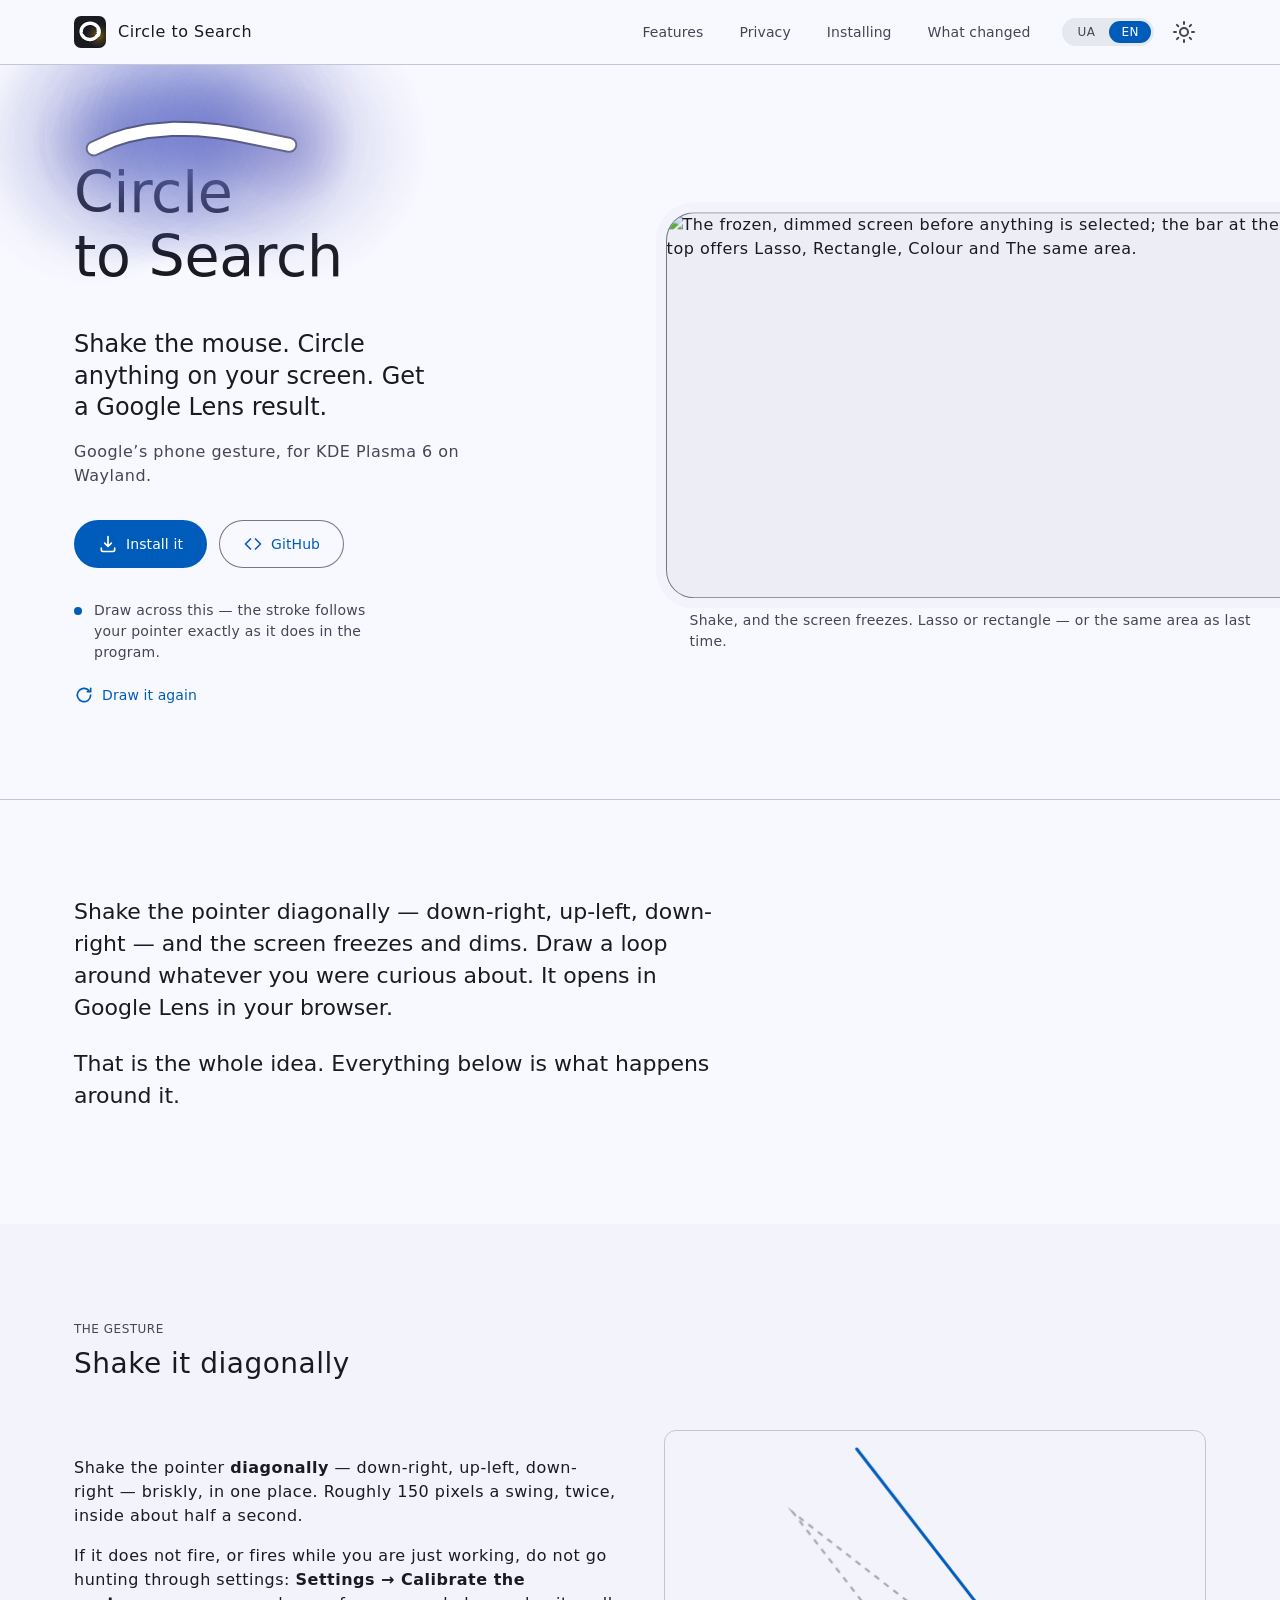
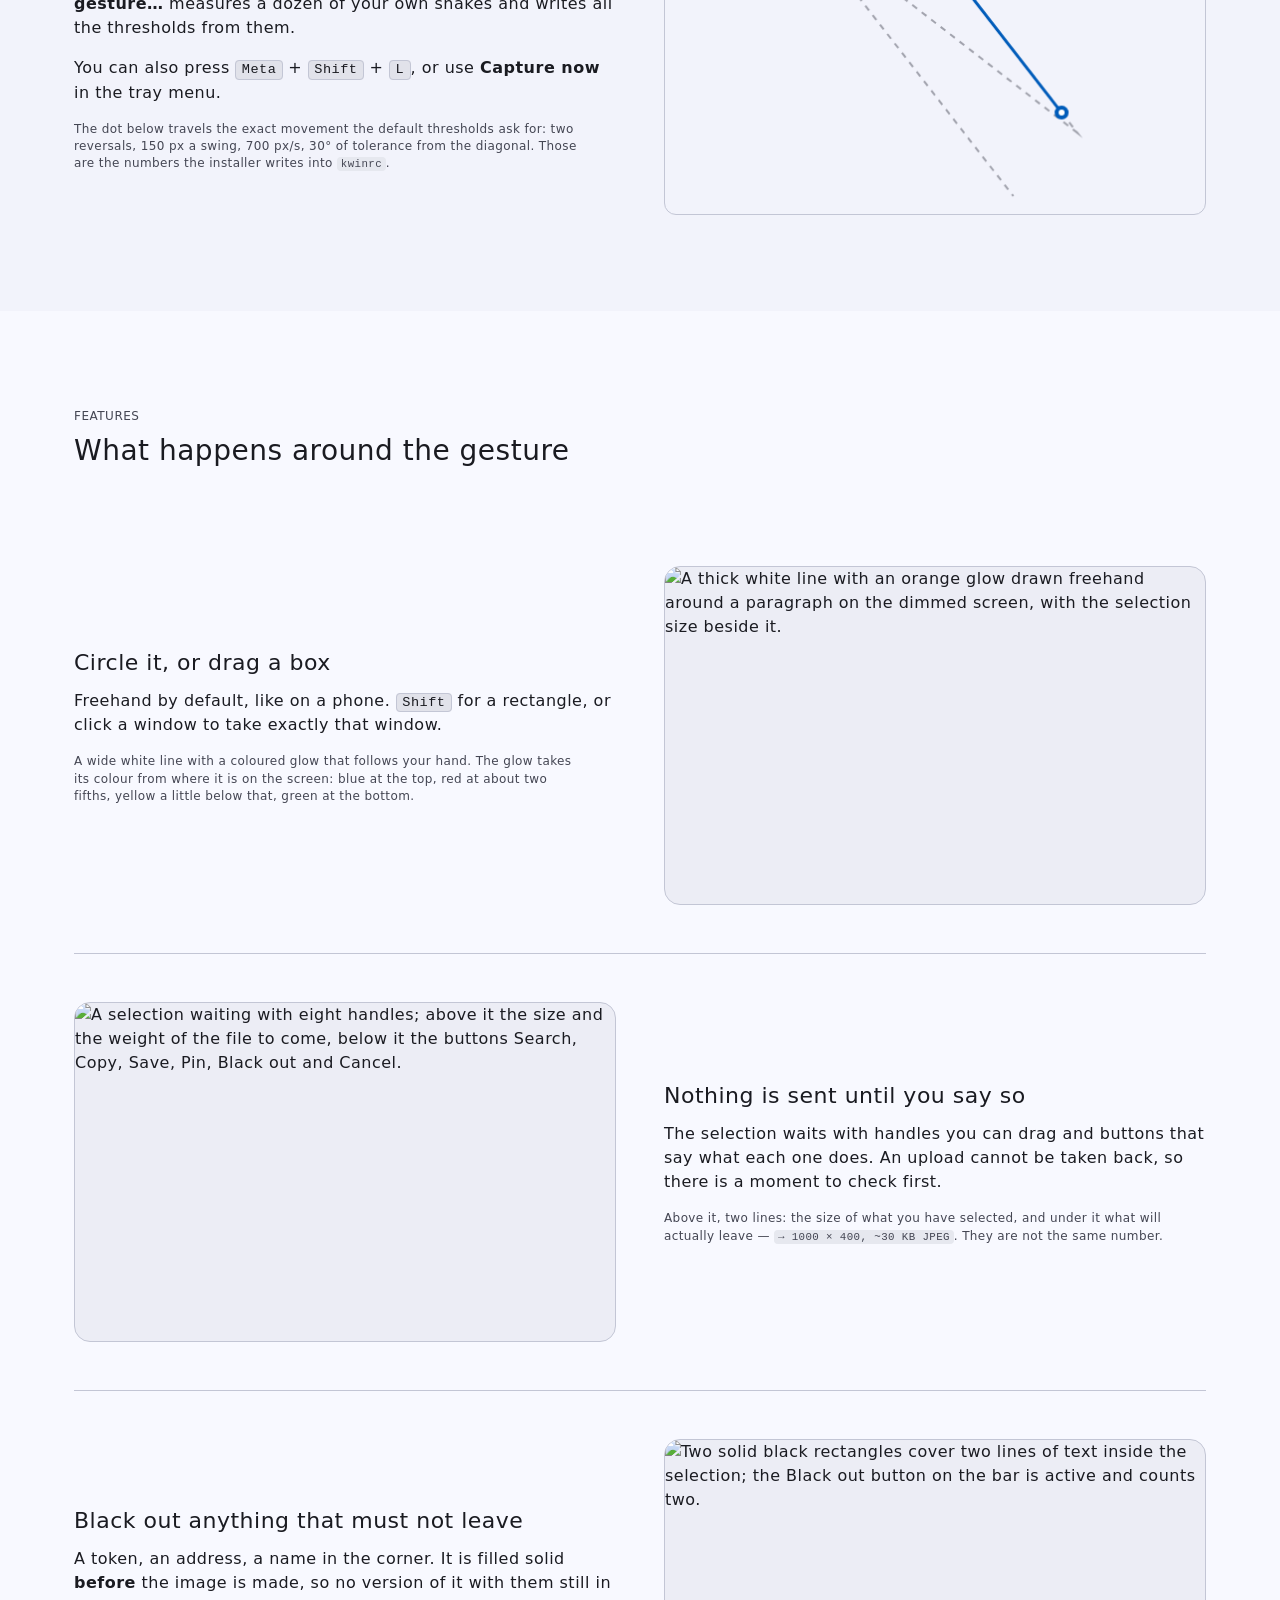
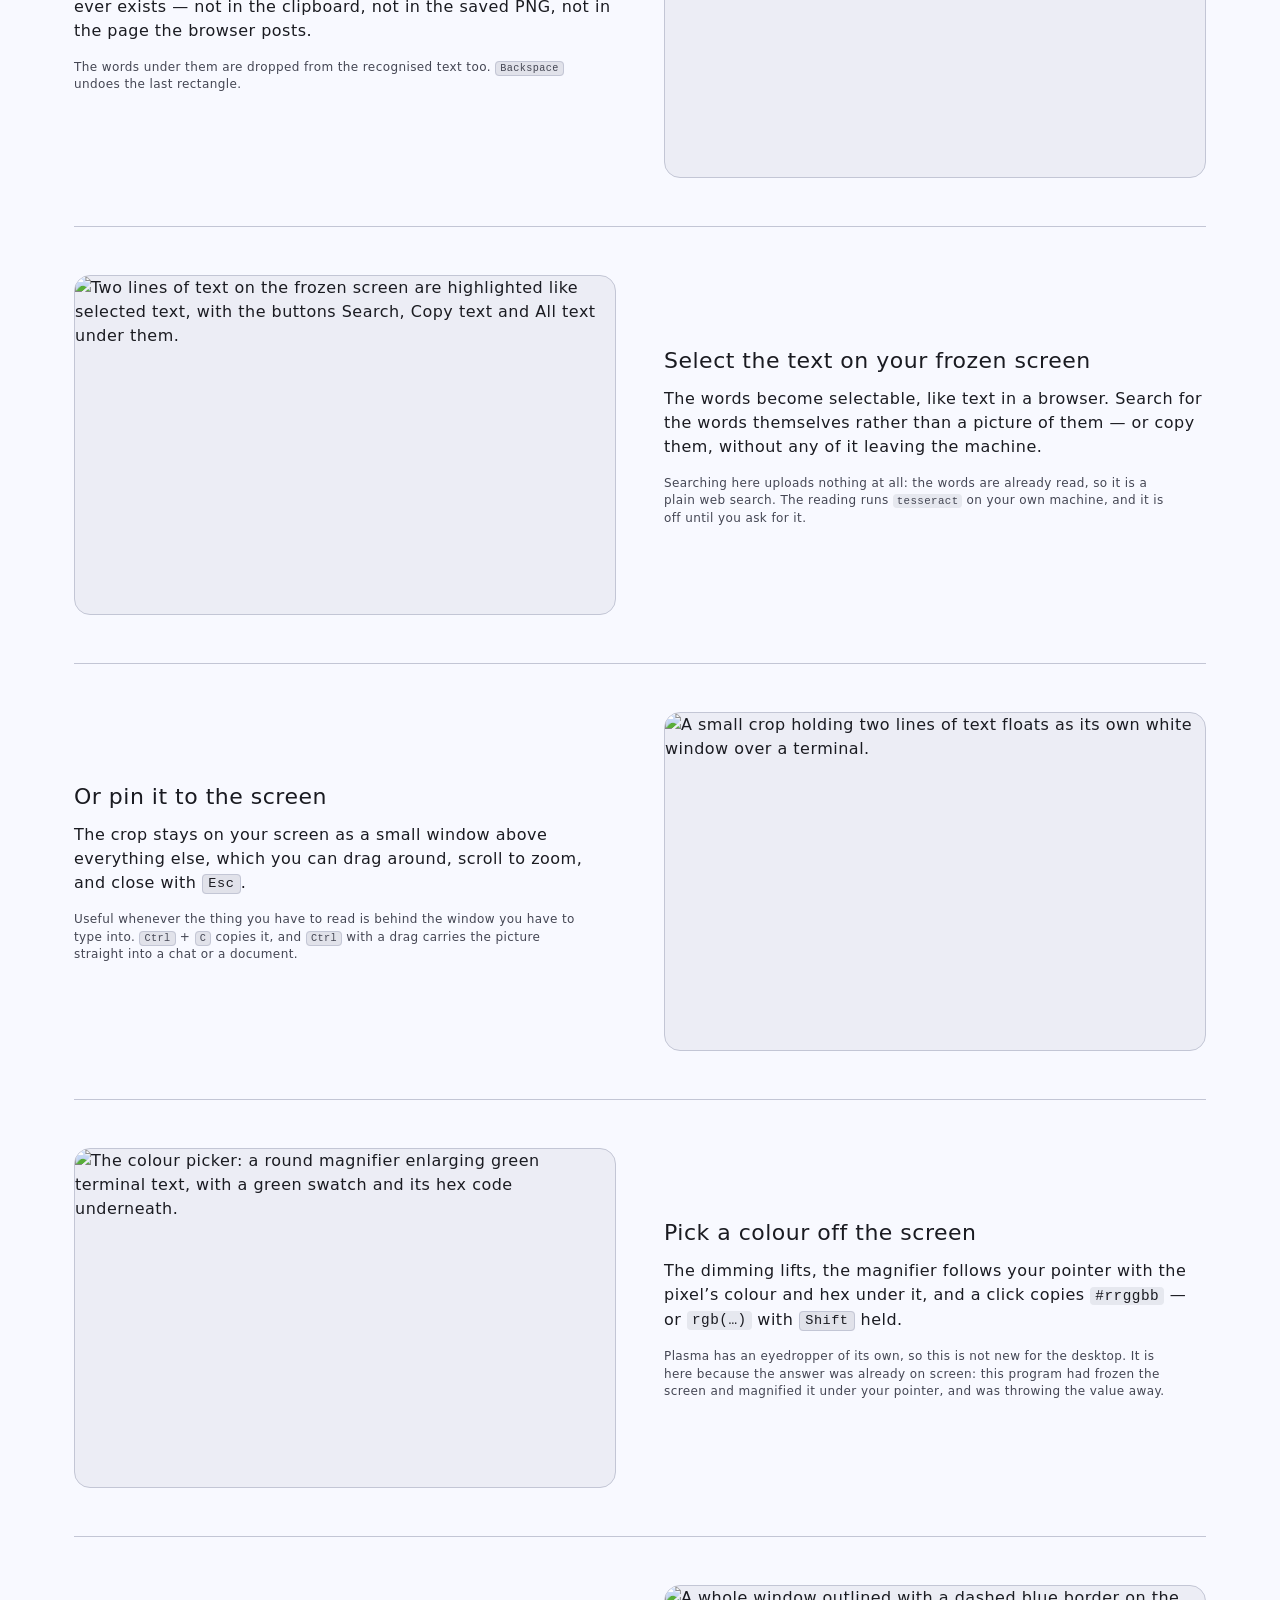
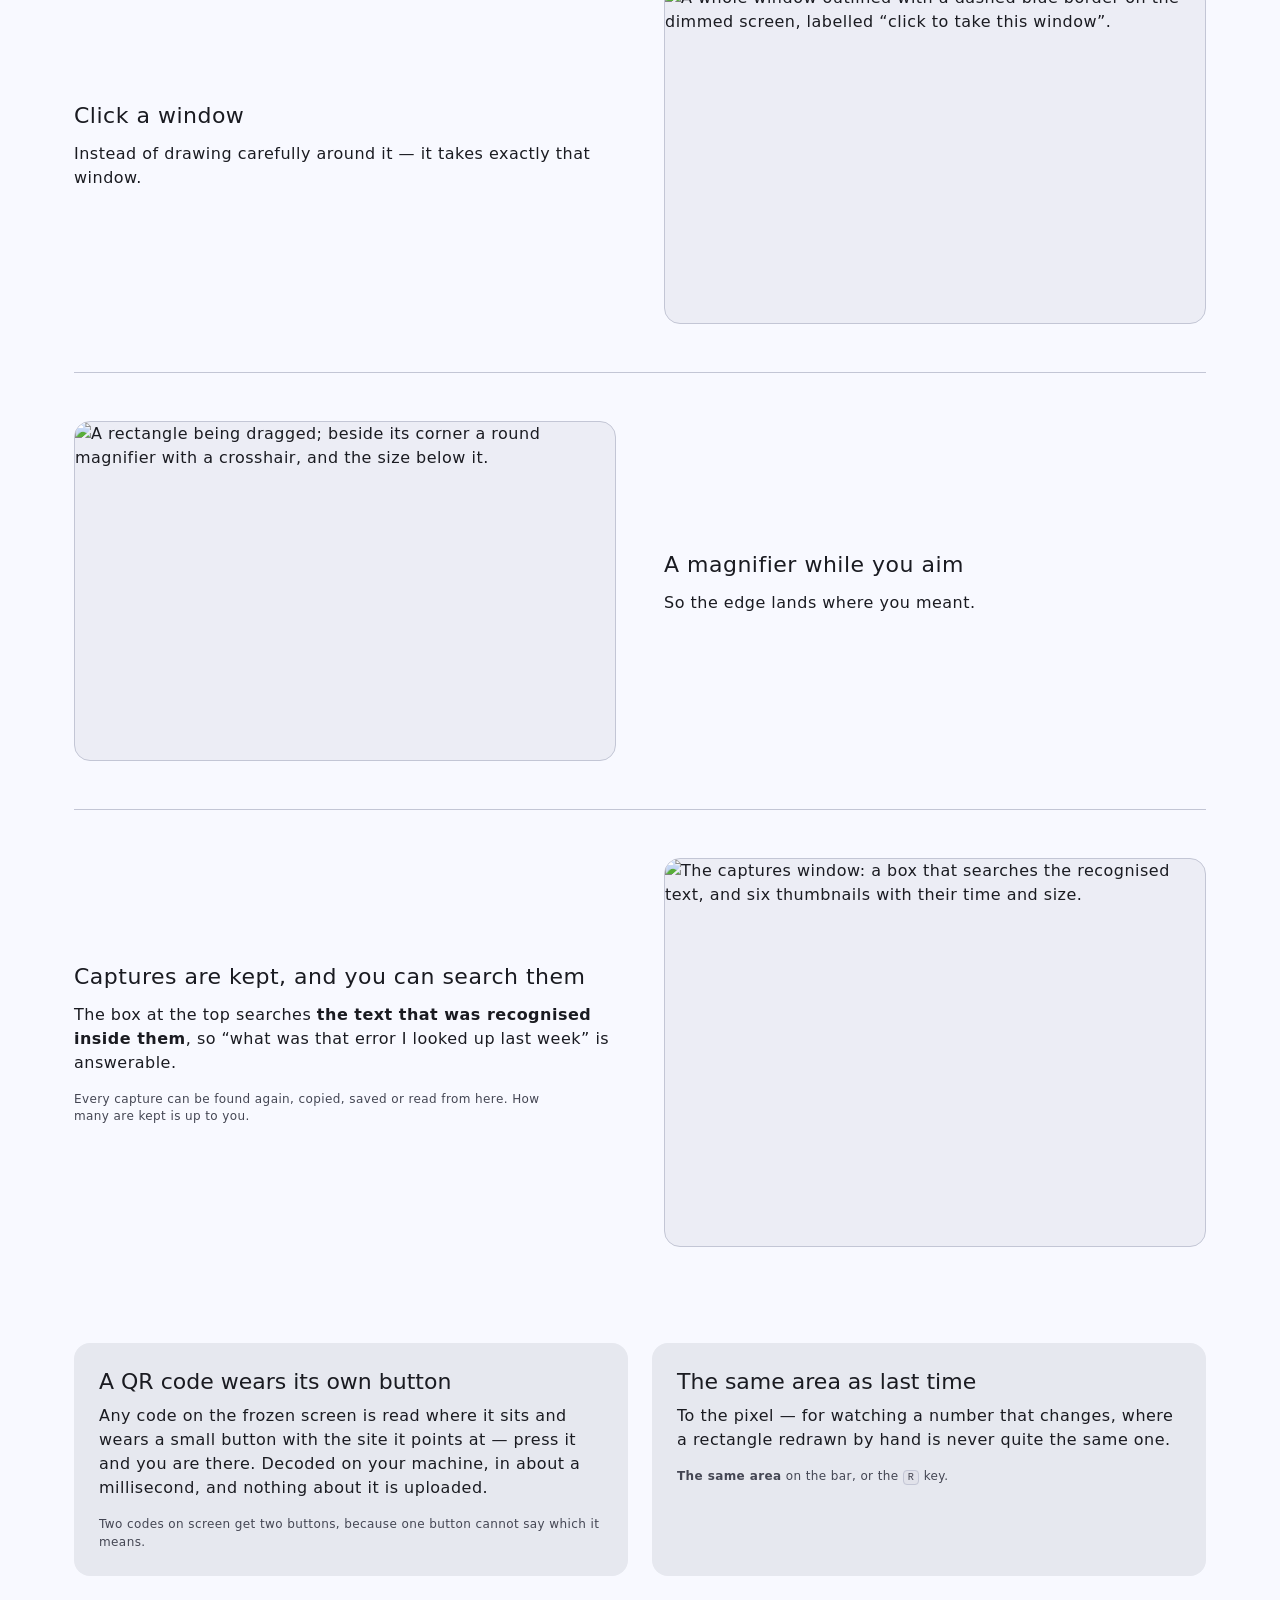
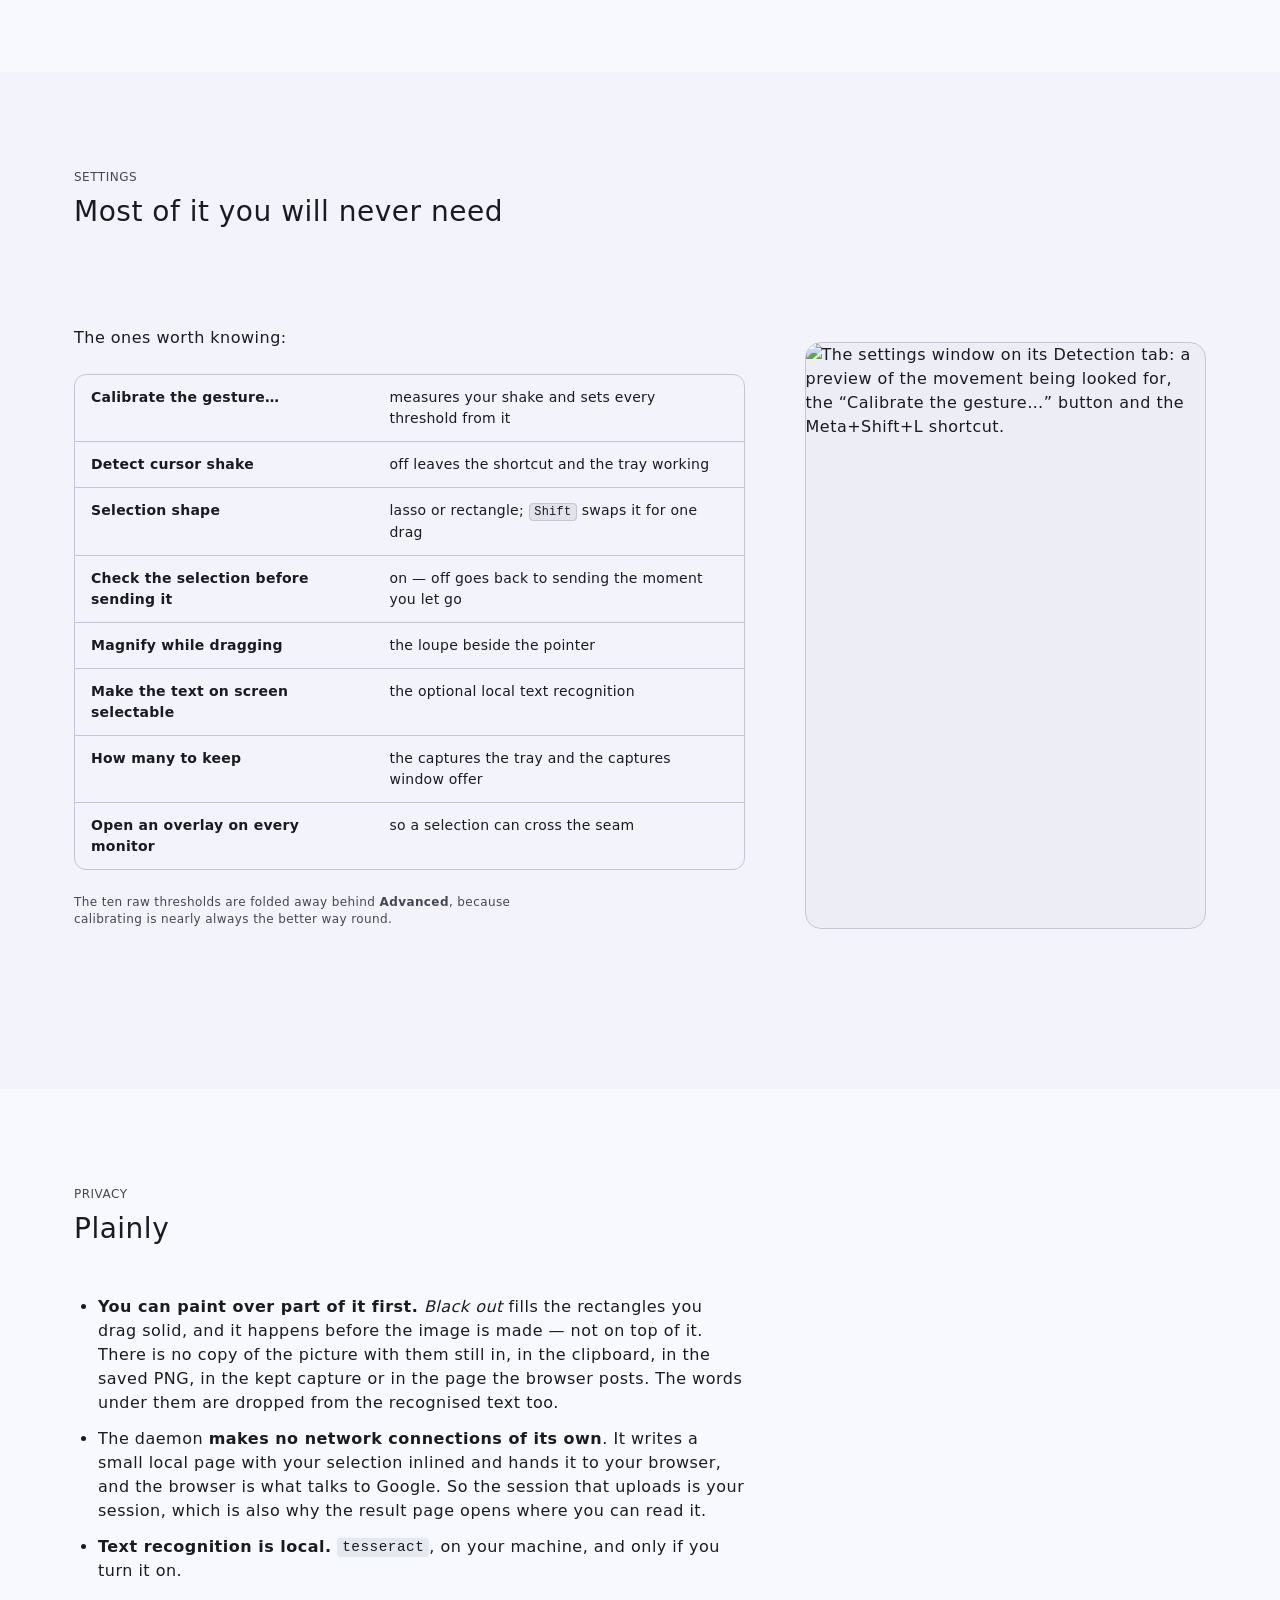
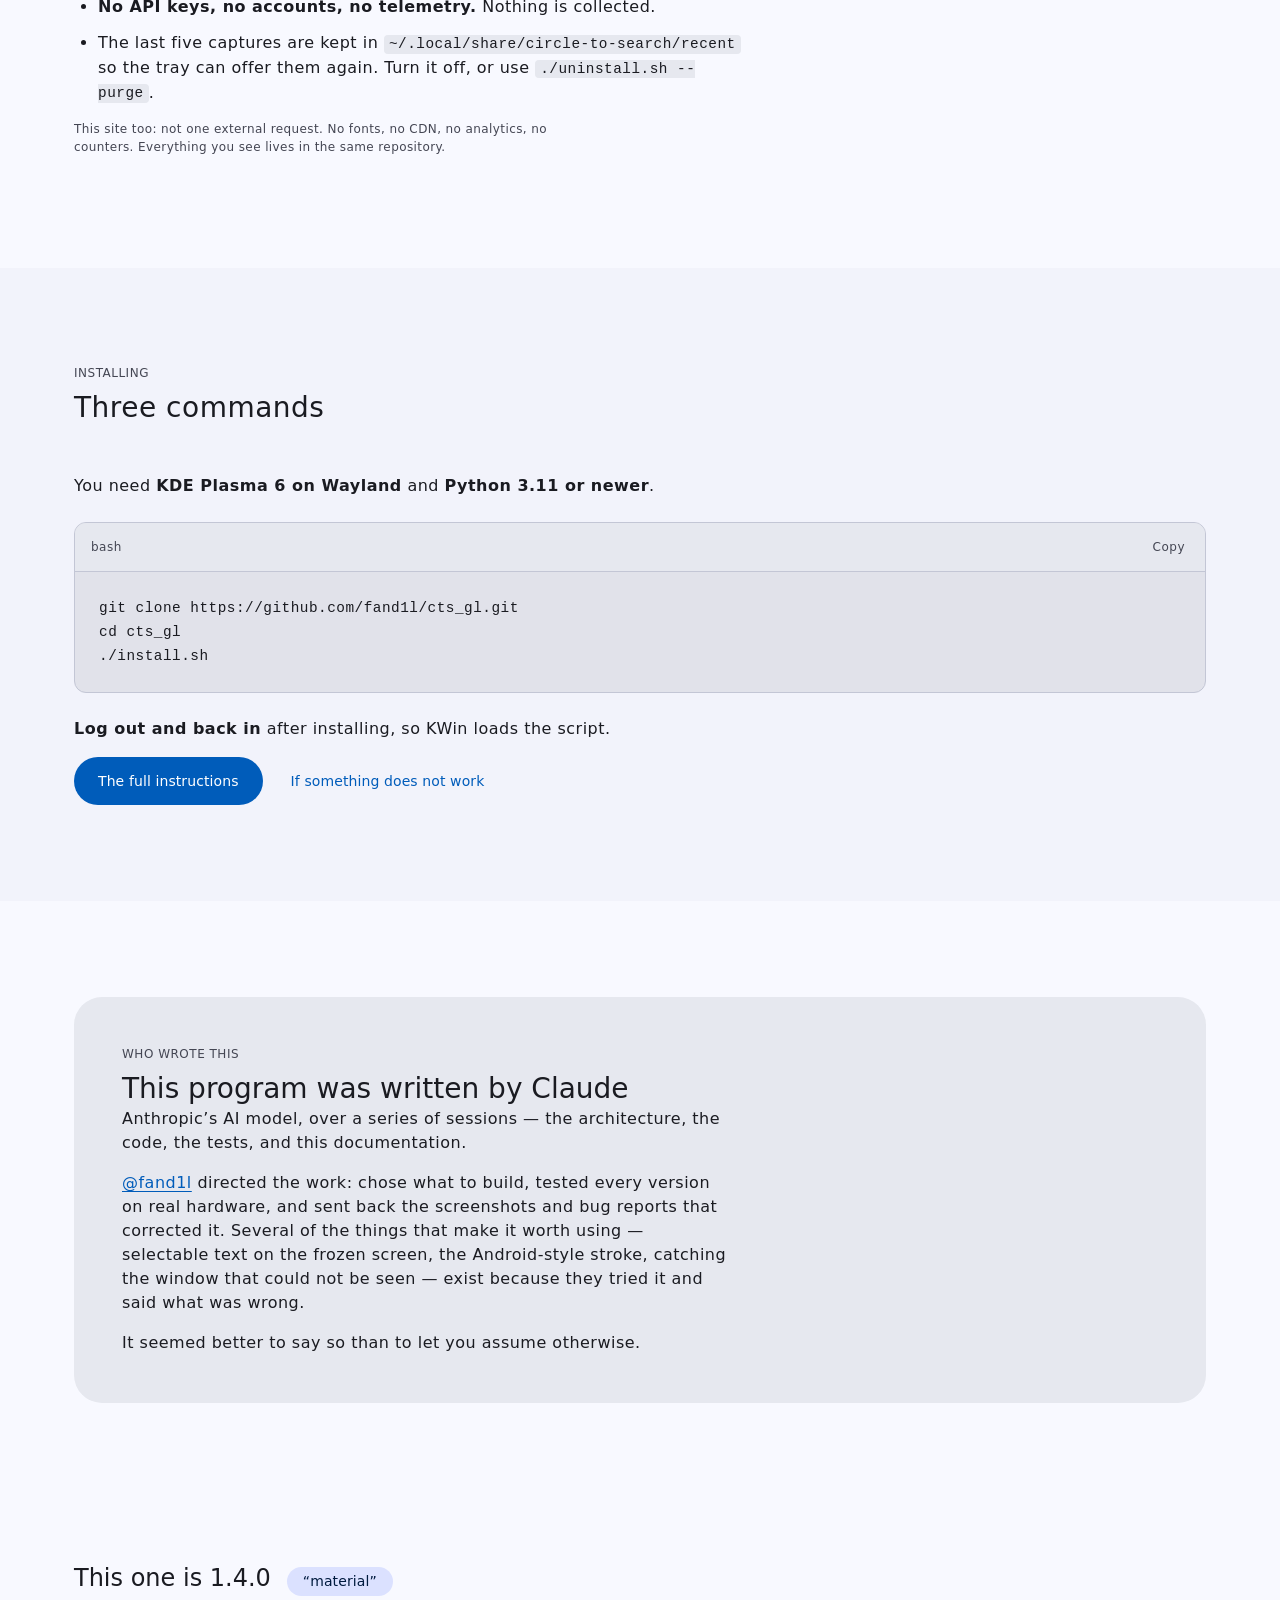
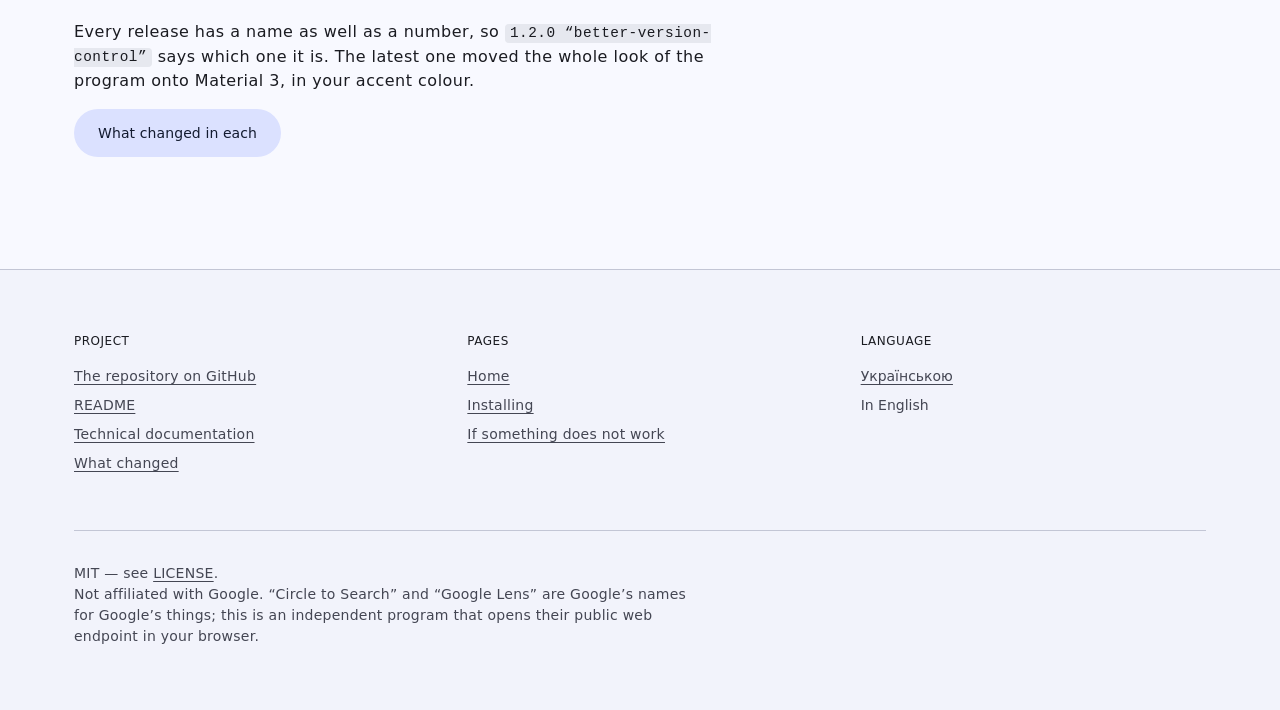
==== commit 3f692672: "One bar down the edge, and it is the one that was already there The rail I put down the left edge to" ====
--- a/site/index.html
+++ b/site/index.html
@@ -67,8 +67,6 @@
 
 <a class="skip-link" href="#main" data-i18n="common.skip"></a>
 
-<div class="ramp" data-ramp aria-hidden="true" hidden><span class="ramp__here"></span></div>
-
 <header class="topbar">
   <div class="container topbar__inner">
     <a class="brand" href="index.html">
--- a/site/css/site.css
+++ b/site/css/site.css
@@ -448,62 +448,21 @@
 /* ================================================================ the ramp */
 
 /* The colour of this page is read off how far down it you are — the same rule
- * the glow under the lasso uses for how far down the screen your hand is.  It
- * has been true since the site was written and there was no way to see it.
+ * the glow under the lasso uses for how far down the screen your hand is.
  *
- * So: the ramp itself, down the edge of the window, with a mark at where you
- * are in the colour that height gives.  The four stops are stroke.py's own. */
-.ramp {
-  border-radius: var(--shape-full);
-  bottom: var(--space-10);
-  left: 12px;
-  pointer-events: none;
-  position: fixed;
-  top: var(--space-10);
-  width: 3px;
-  z-index: 1;
-}
-
-/* The gradient carries the opacity, not the element: the mark on it has to stay
- * at full strength, and opacity on a parent takes its children with it. */
-.ramp::before {
-  background: linear-gradient(
-    to bottom,
-    #4285f4 0%,
-    #ea4335 40%,
-    #fbbc05 62%,
-    #34a853 100%
-  );
-  border-radius: inherit;
-  content: '';
-  inset: 0;
-  opacity: 0.32;
-  position: absolute;
-}
-
-.ramp__here {
-  background: var(--ramp-colour, #4285f4);
-  border-radius: var(--shape-full);
-  display: block;
-  height: 56px;
-  left: -2px;
-  margin-top: -28px;
-  position: absolute;
-  right: -2px;
-  top: calc(var(--ramp-at, 0) * 100%);
-}
-
-/* Closer to the edge where there is no room to spare. */
-@media (max-width: 760px) {
-  .ramp {
-    left: 6px;
-  }
-}
-
-@media print {
-  .ramp {
-    display: none;
-  }
+ * That used to be shown on a rail of its own down the left edge, which put a
+ * second vertical bar next to the one the browser already draws, and the one
+ * the browser draws is the one that means something: it says how far down you
+ * are and you can take hold of it.  So the scrollbar *is* the rail.  Its thumb
+ * is the accent, which js/site.js regrows from the ramp on every frame you
+ * scroll, so the thing sliding down the edge of the window changes colour as
+ * you go — blue, red, yellow, green.
+ *
+ * The accent rather than the raw ramp colour on purpose: #FBBC05 on a light
+ * surface is about 1.7:1, and a scrollbar is a control.  The accent is the
+ * same hue put through the tone the scheme guarantees is readable. */
+:root {
+  scrollbar-color: var(--primary) transparent;
 }
 
 /* =================================================================== shell */
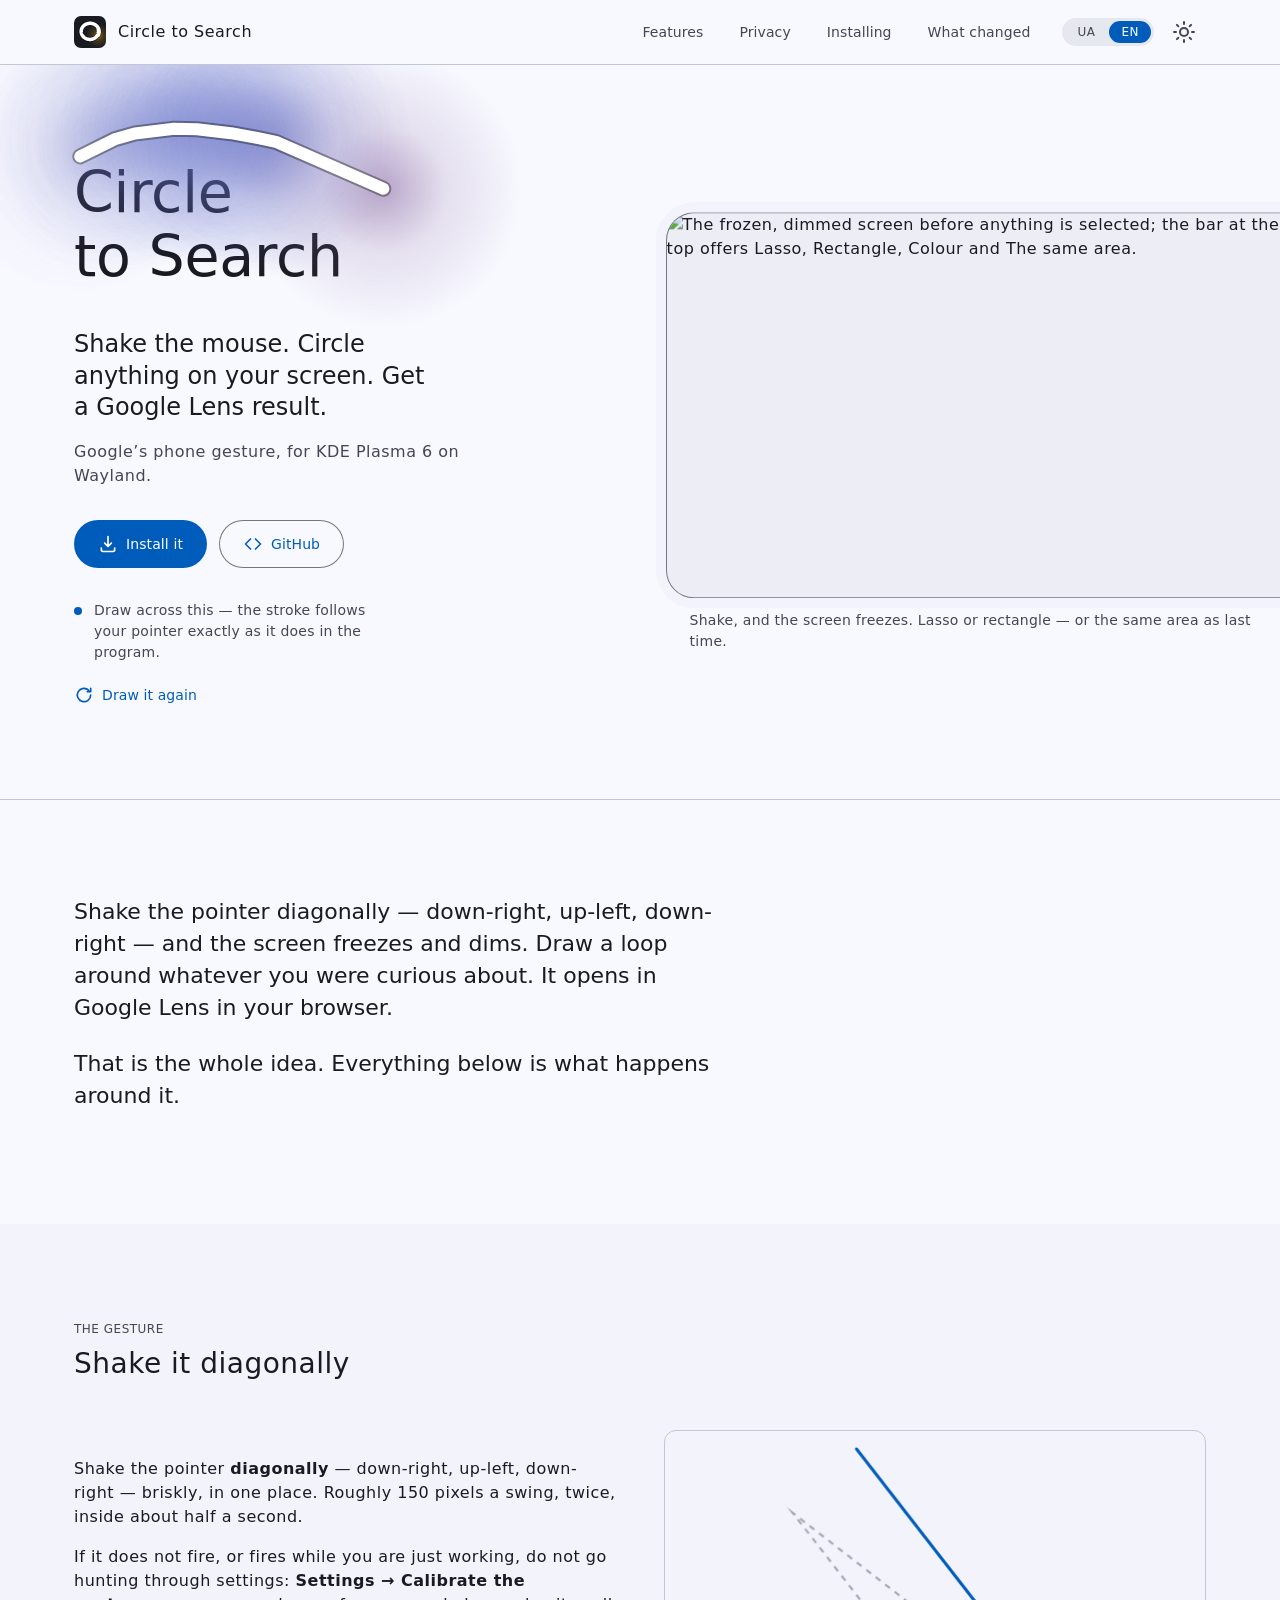
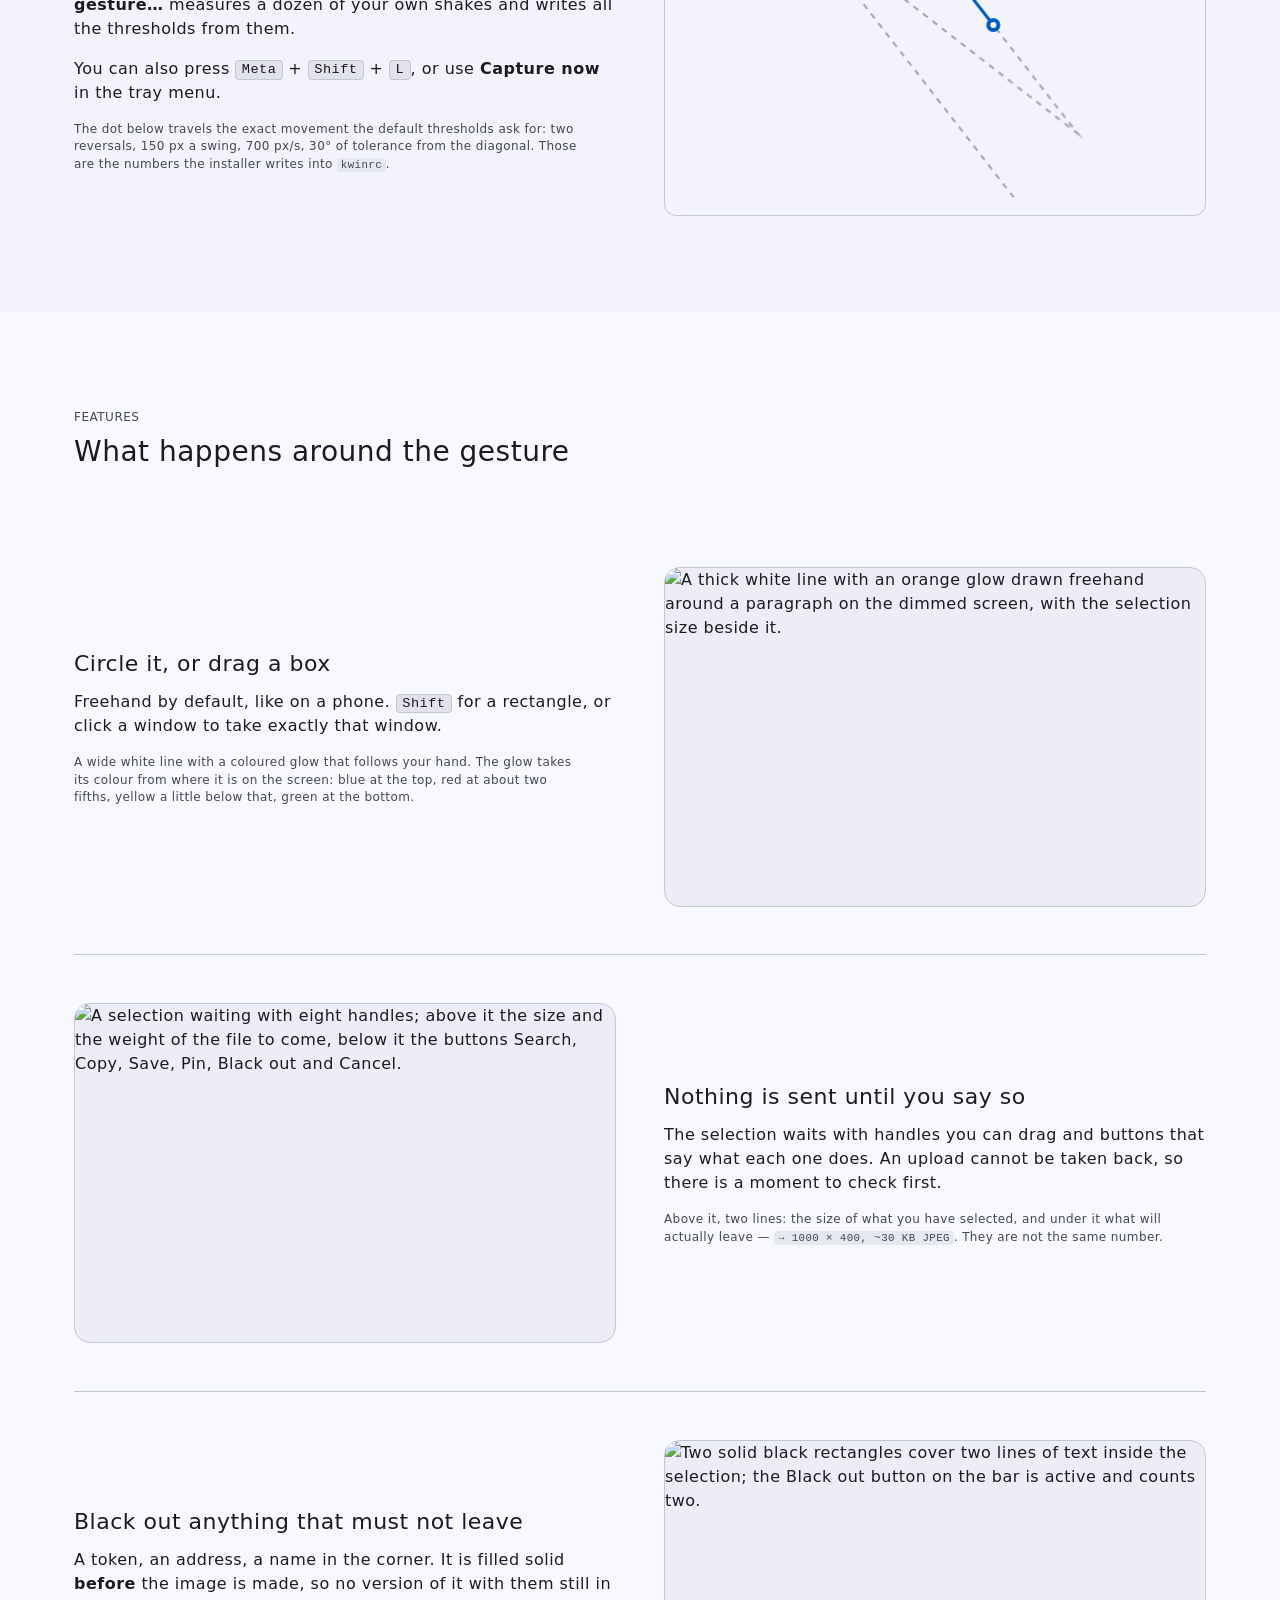
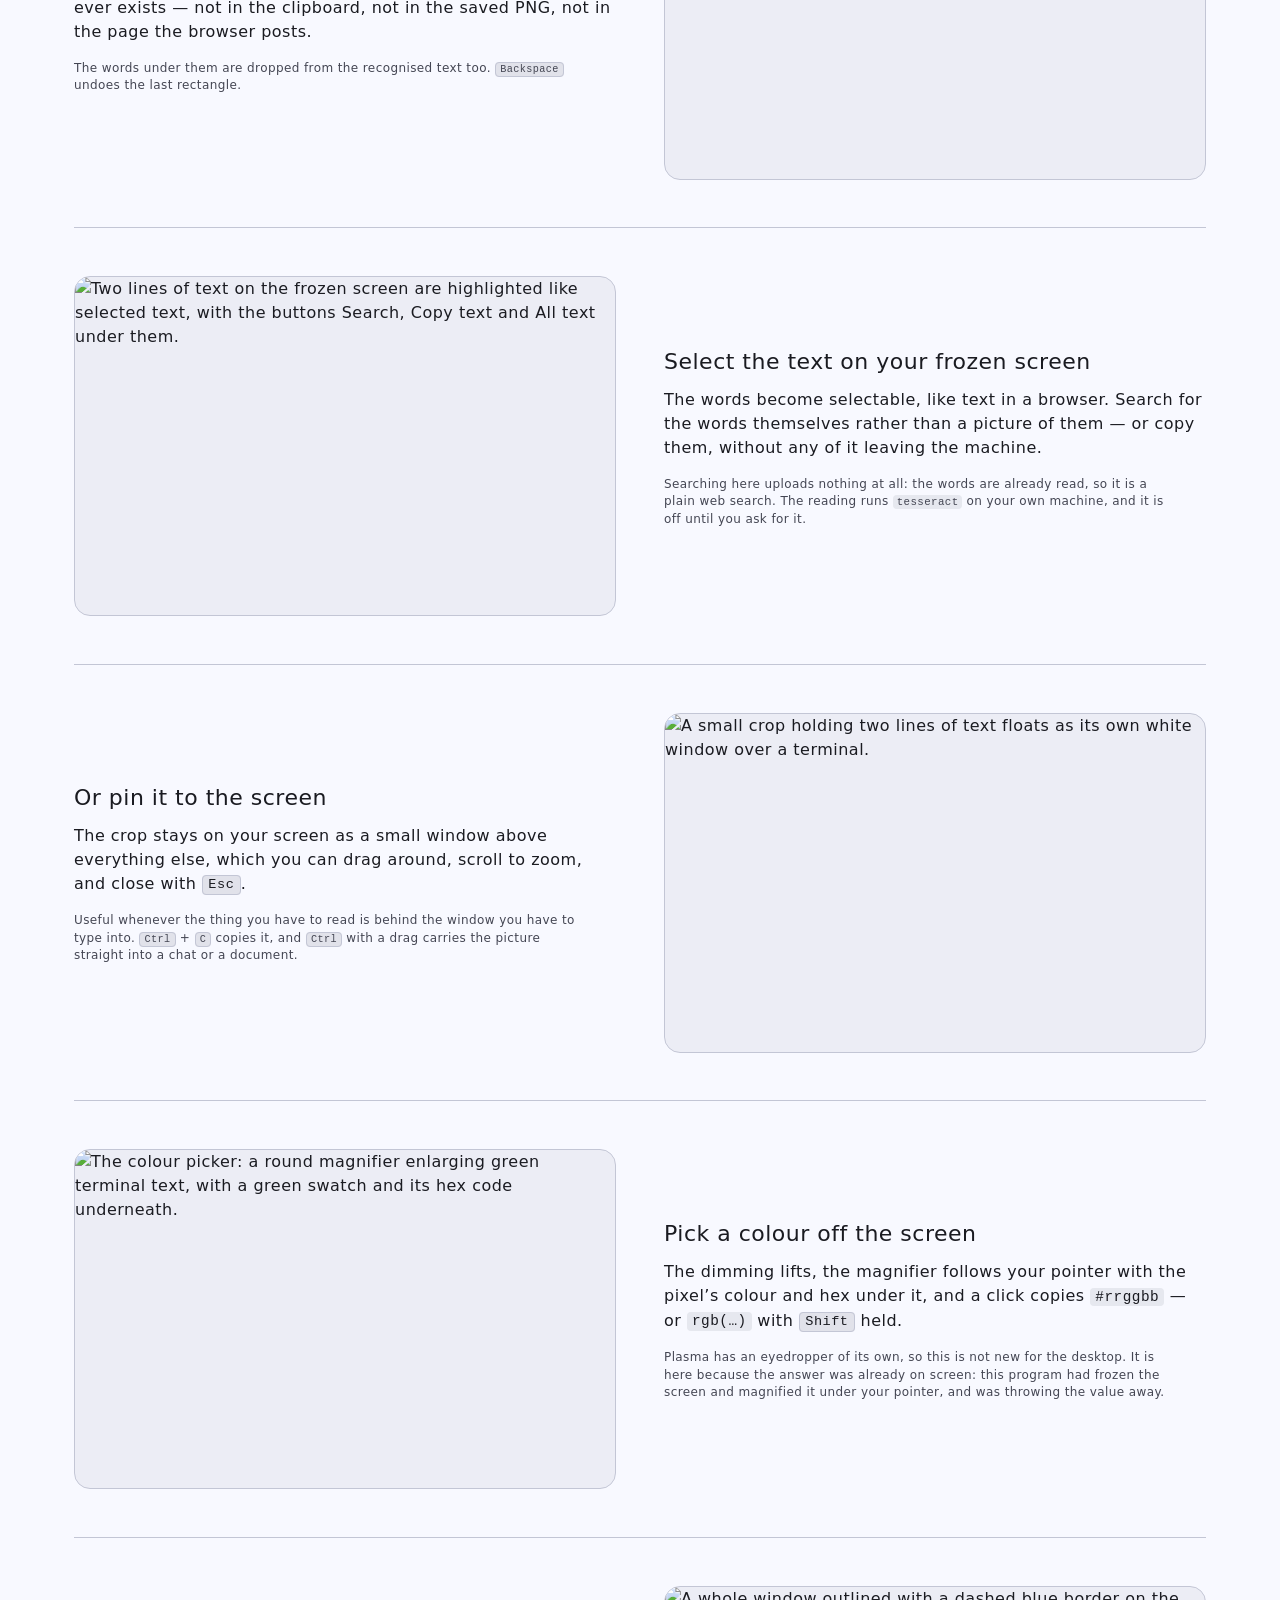
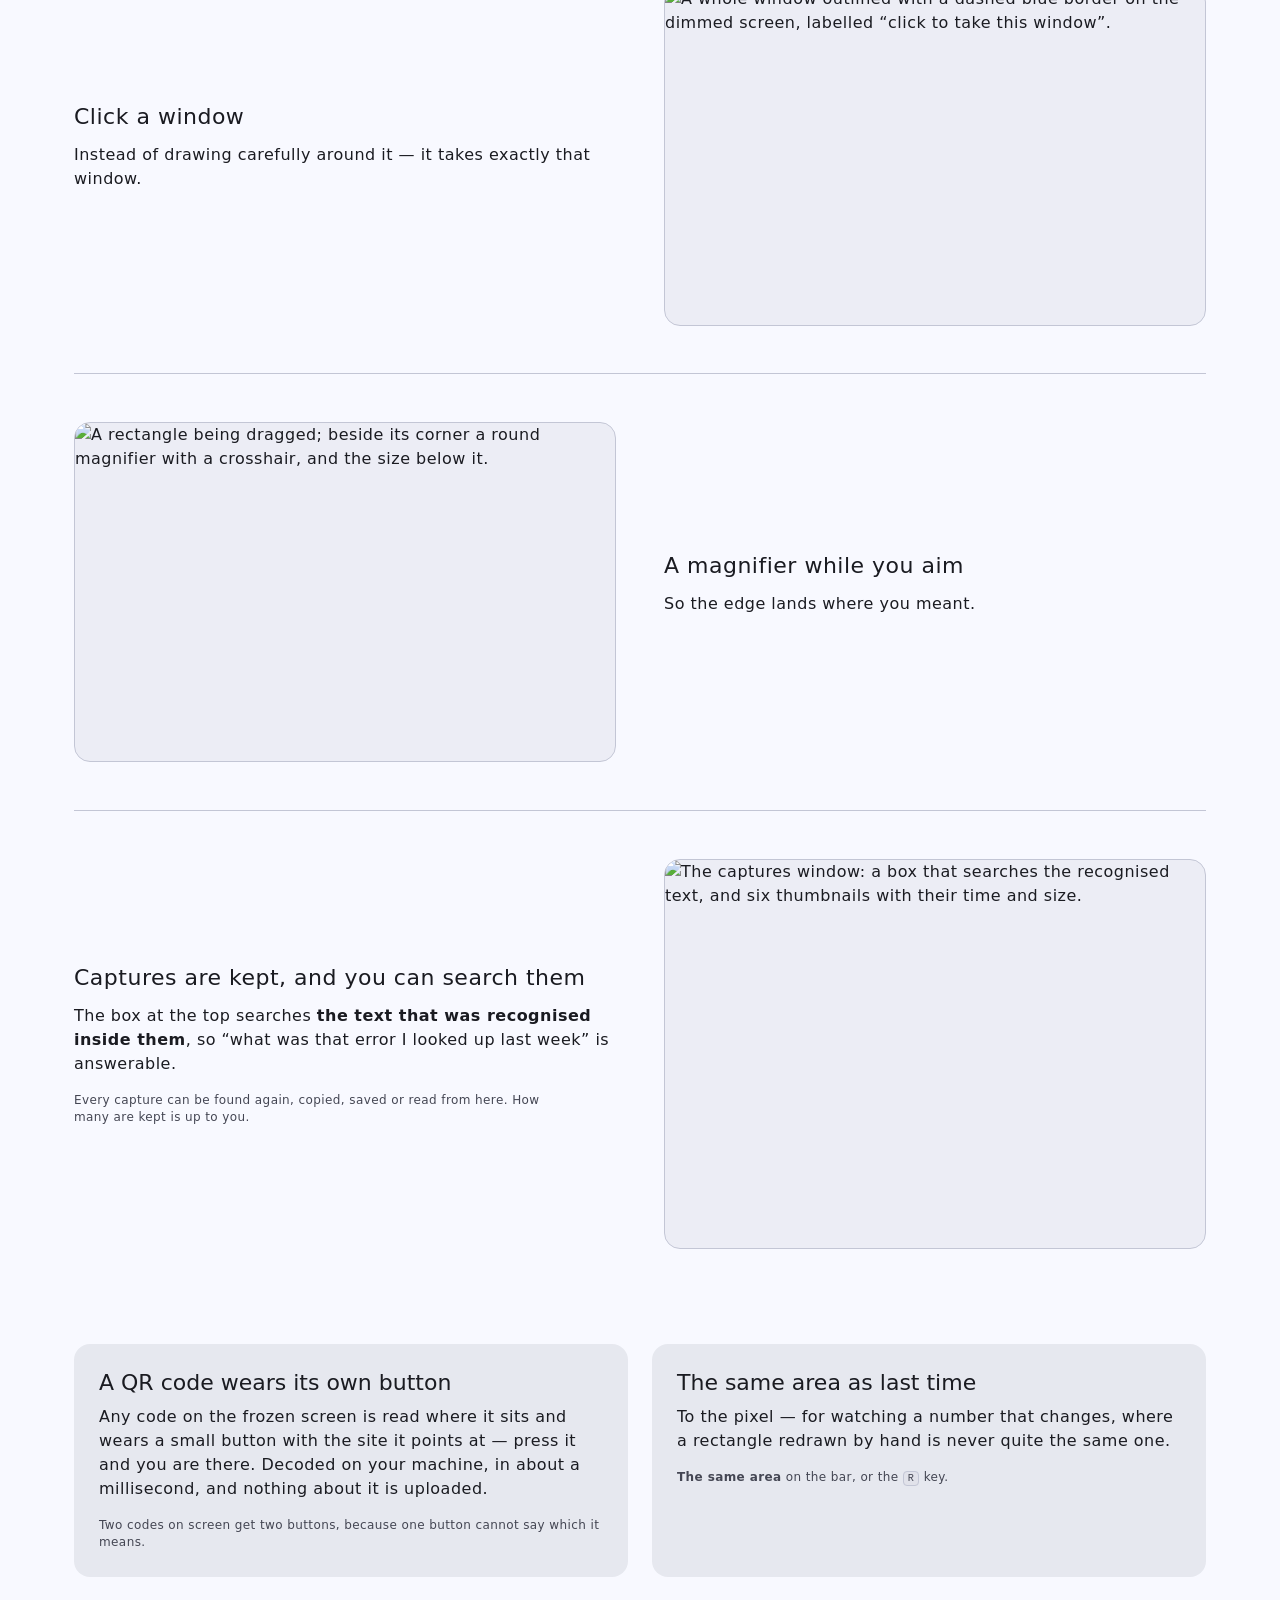
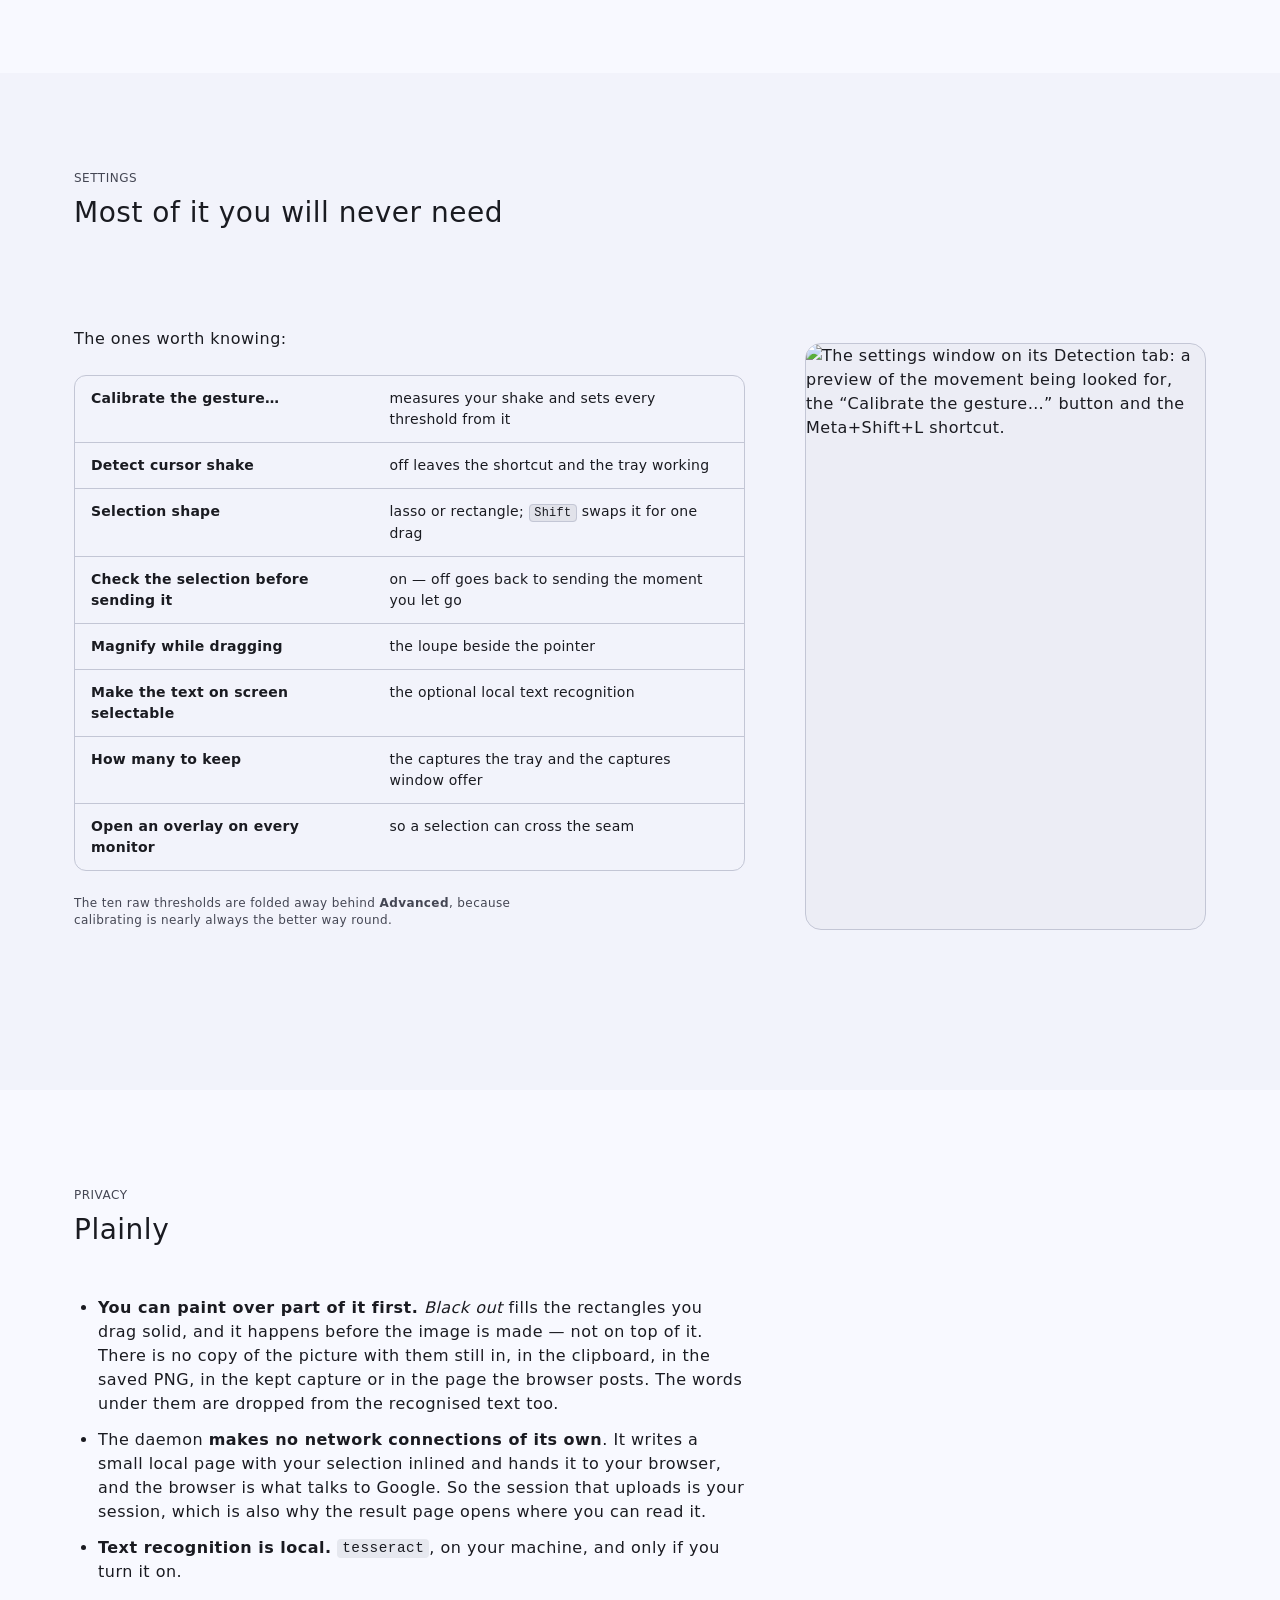
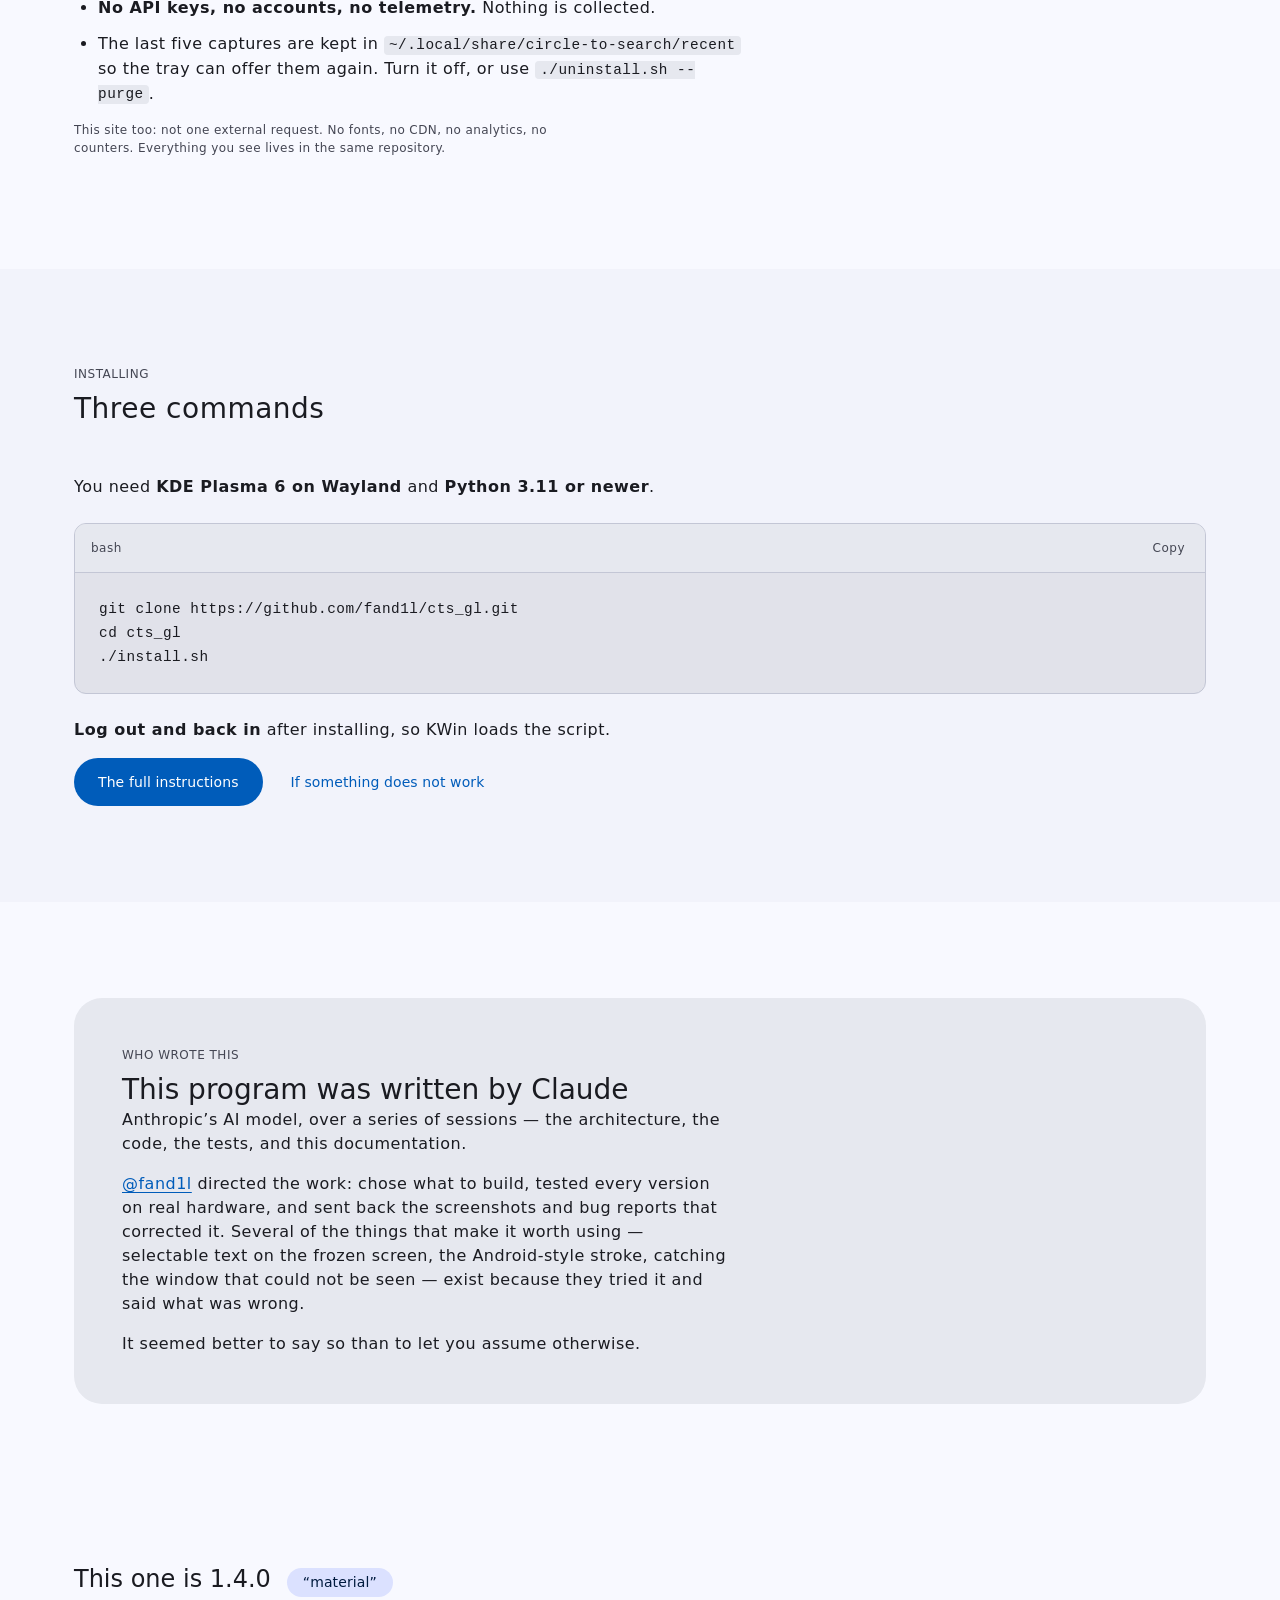
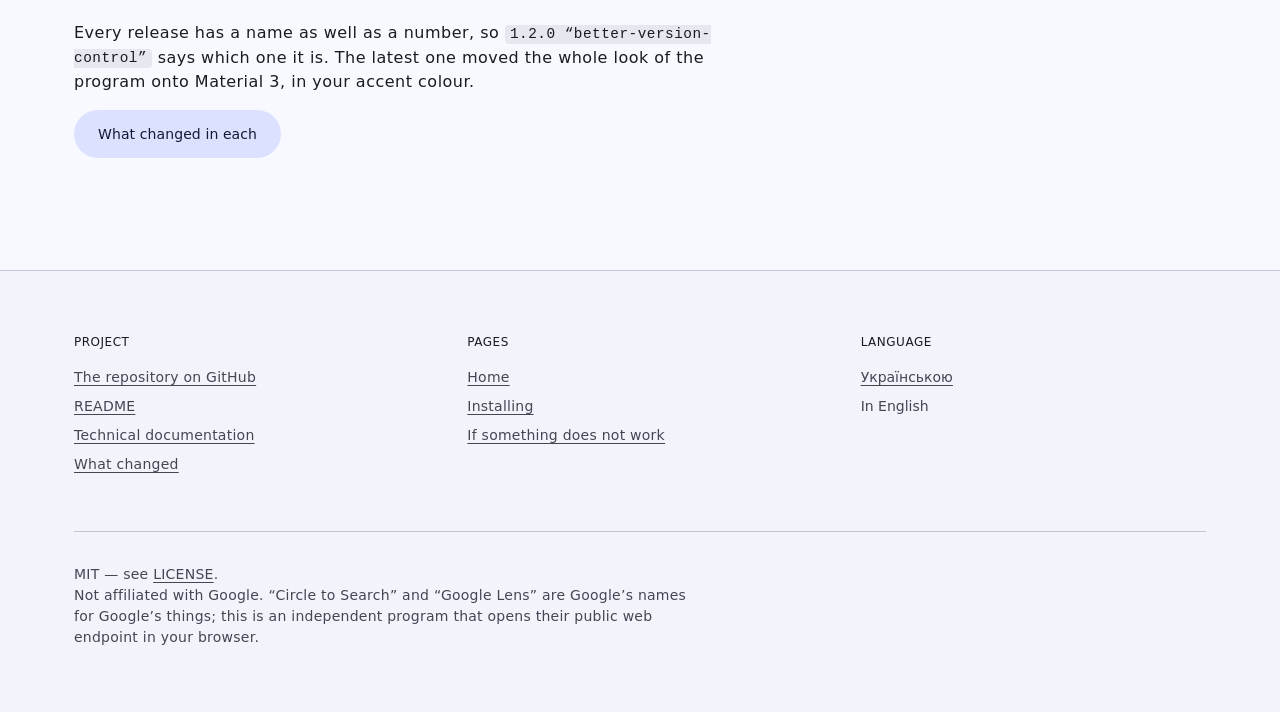
==== commit 871cf710: "The cards lean towards the pointer, and light comes out from behind them A screenshot on this page w" ====
--- a/site/index.html
+++ b/site/index.html
@@ -61,6 +61,7 @@
 <script src="js/md3.js" defer></script>
 <script src="js/stroke.js" defer></script>
 <script src="js/gesture.js" defer></script>
+<script src="js/cards.js" defer></script>
 <script src="js/site.js" defer></script>
 </head>
 <body>
--- a/site/css/site.css
+++ b/site/css/site.css
@@ -1033,6 +1033,67 @@
   }
 }
 
+/* ============================================================ the lit panel
+
+ * A card leans a little towards the pointer and light comes out from behind it.
+ * js/cards.js writes three numbers — where the pointer is across the card, and
+ * how present it is — and everything below is composed from those, so the only
+ * things that ever animate are a transform and an opacity.
+ *
+ * The attribute is put on by the script, so a page with no JavaScript, a touch
+ * screen or a reader who asked for no motion never gets a compositor layer for
+ * an effect they will not see. */
+[data-lift] {
+  --lift-x: 0;
+  --lift-y: 0;
+  --lift-on: 0;
+  position: relative;
+  transform: perspective(900px) rotateX(calc(var(--lift-y) * -4deg))
+    rotateY(calc(var(--lift-x) * 4deg))
+    translate3d(0, calc(var(--lift-on) * -8px), 0);
+}
+
+/* The light.  One radial gradient, rasterised once and thereafter only moved —
+ * and its three alpha stops are stroke.py's own glow blob, because it is the
+ * same light: a bright core, a fast drop to a third by the halfway mark, then a
+ * long soft skirt.  Bigger than the card on purpose, so on a screenshot, which
+ * is opaque, what you see is the halo spilling past its edges. */
+[data-lift]::after {
+  aspect-ratio: 1;
+  background: radial-gradient(
+    circle closest-side,
+    rgba(var(--lift-rgb, 66, 133, 244), 0.588) 0%,
+    rgba(var(--lift-rgb, 66, 133, 244), 0.176) 45%,
+    rgba(var(--lift-rgb, 66, 133, 244), 0) 100%
+  );
+  border-radius: 50%;
+  content: '';
+  left: 50%;
+  margin: -59% 0 0 -59%;
+  opacity: var(--lift-on);
+  pointer-events: none;
+  position: absolute;
+  top: 50%;
+  transform: translate3d(calc(var(--lift-x) * 14%), calc(var(--lift-y) * 14%), 0);
+  width: 118%;
+  z-index: 0;
+}
+
+/* The halo is wider than the card it comes from — that is what makes it a halo
+ * — so on a card at the edge of the page it reaches past the text column.  Clip
+ * it at the section, not at `body`: `clip` is the one that does not open a
+ * scroll container, so nothing here starts scrolling sideways and `position:
+ * sticky` elsewhere on the page keeps working. */
+.section {
+  overflow-x: clip;
+}
+
+/* The light is behind what the card is actually for. */
+[data-lift] > * {
+  position: relative;
+  z-index: 1;
+}
+
 /* =================================================================== cards */
 
 .cards {
